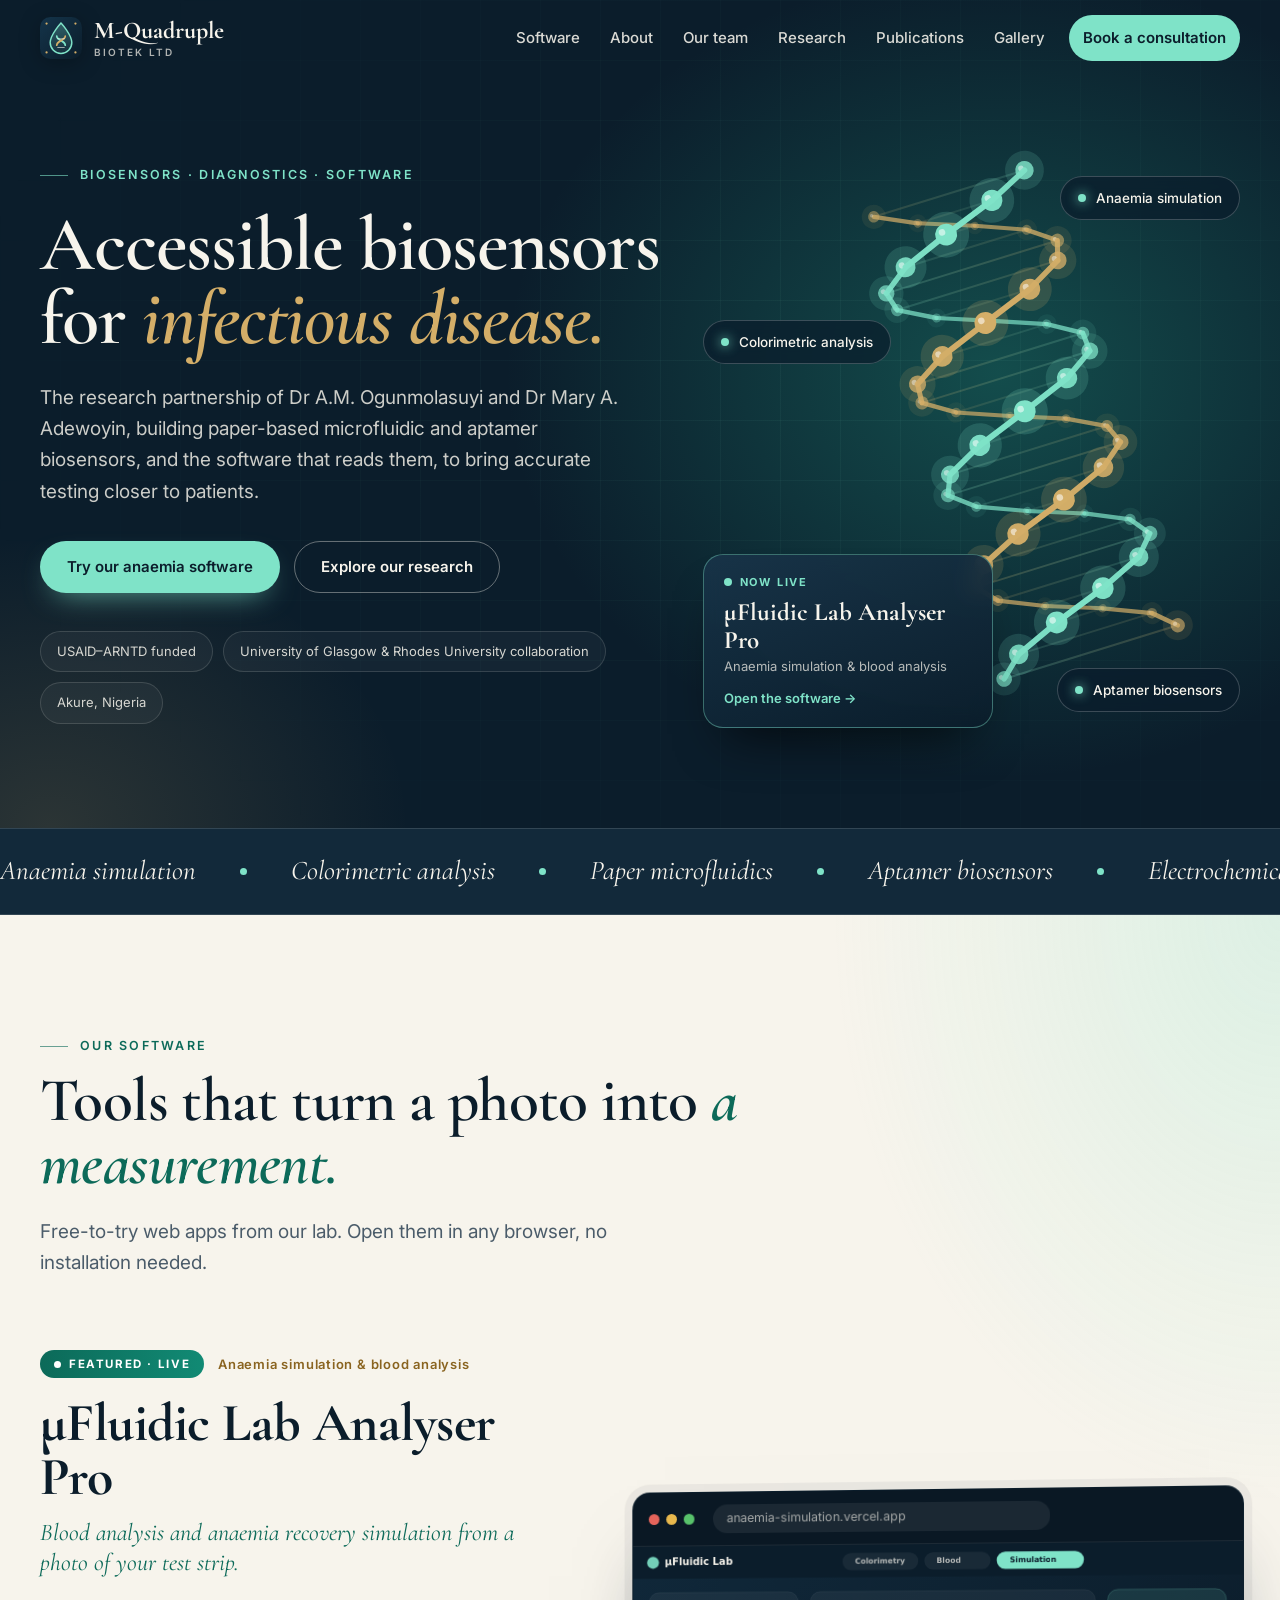
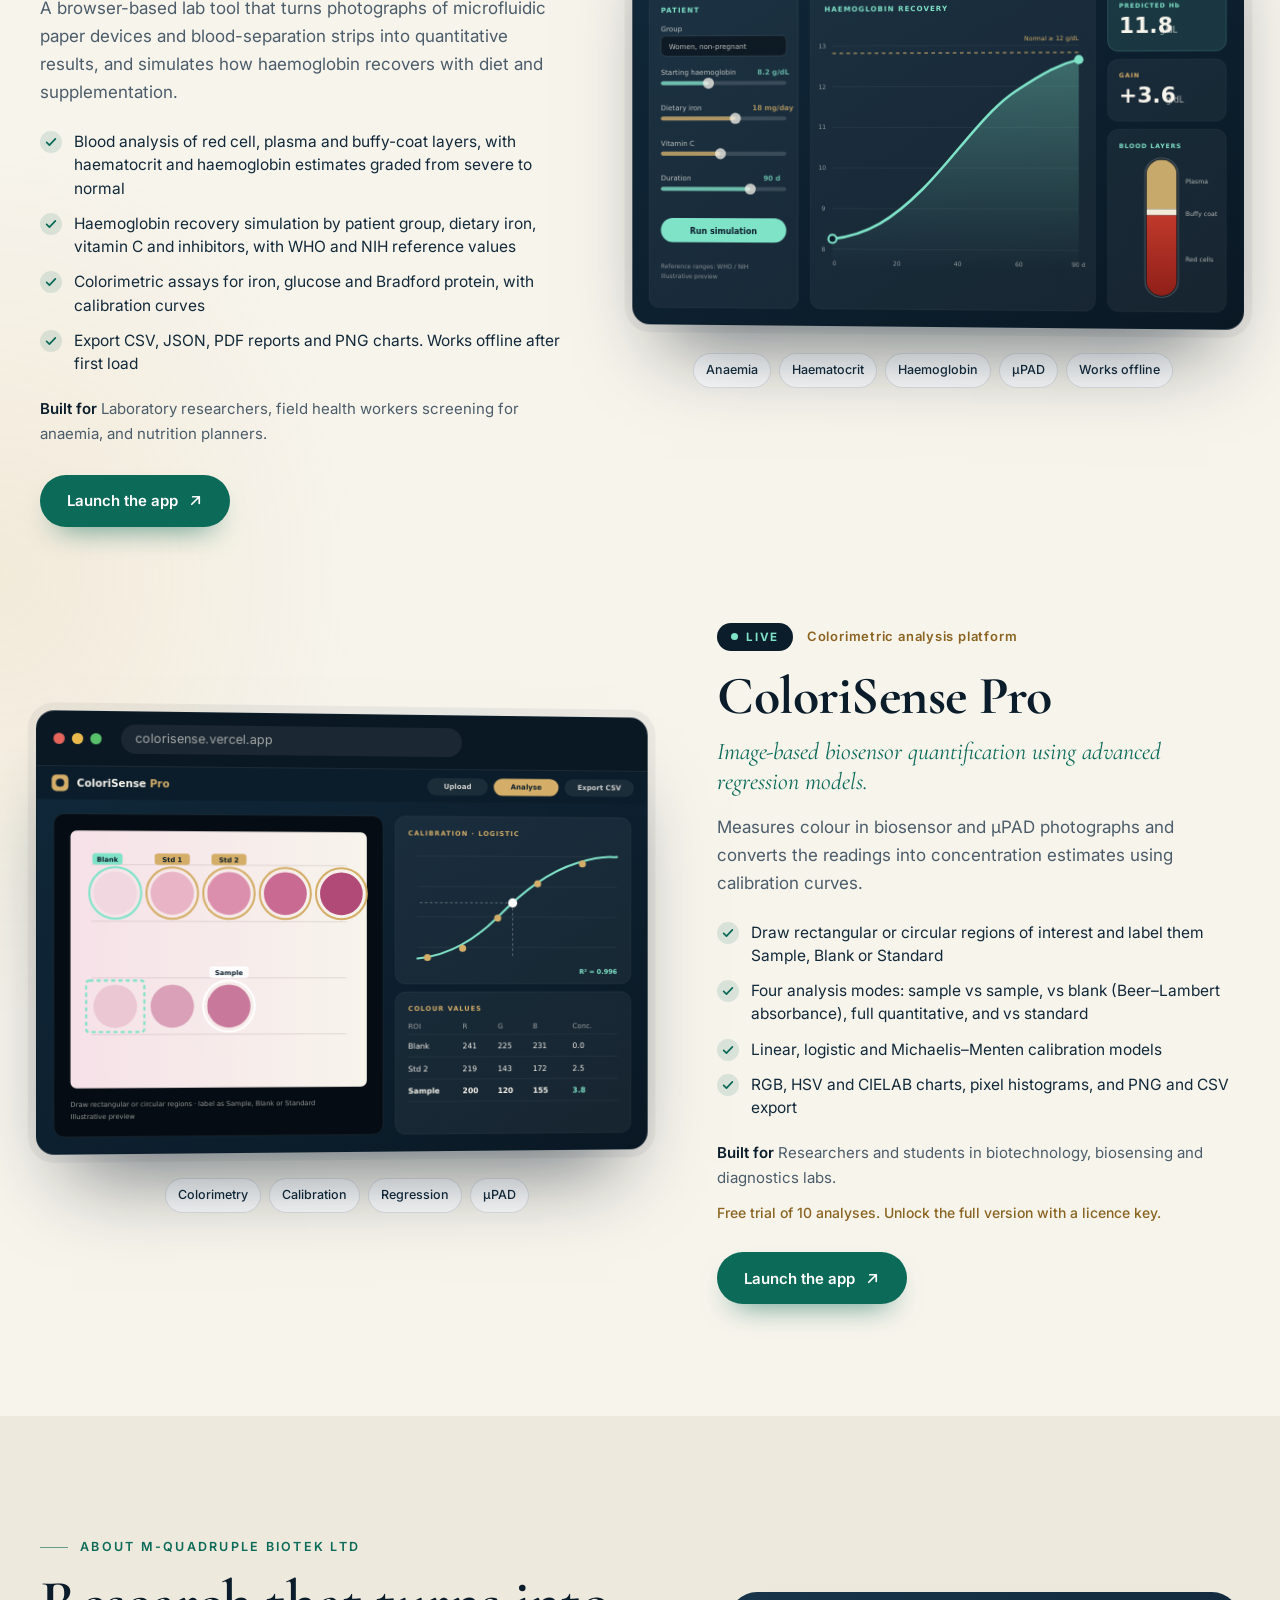
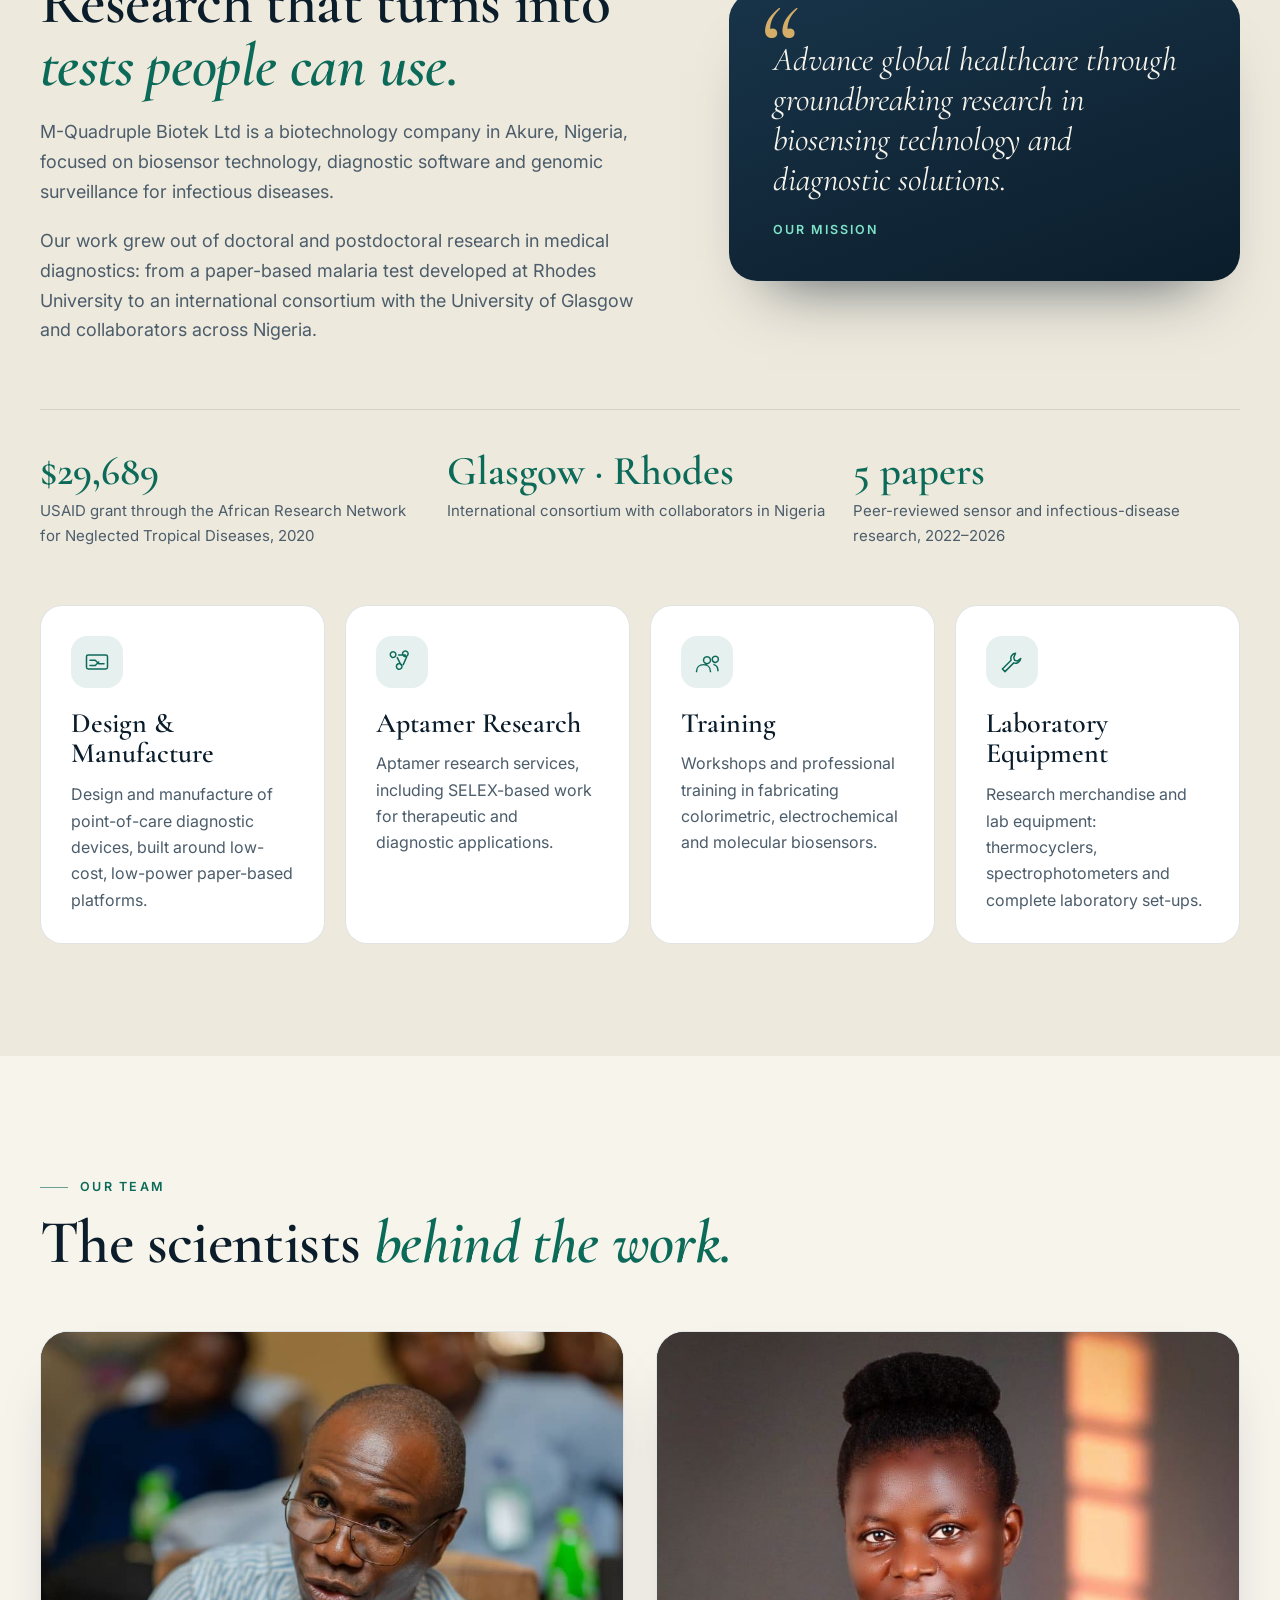
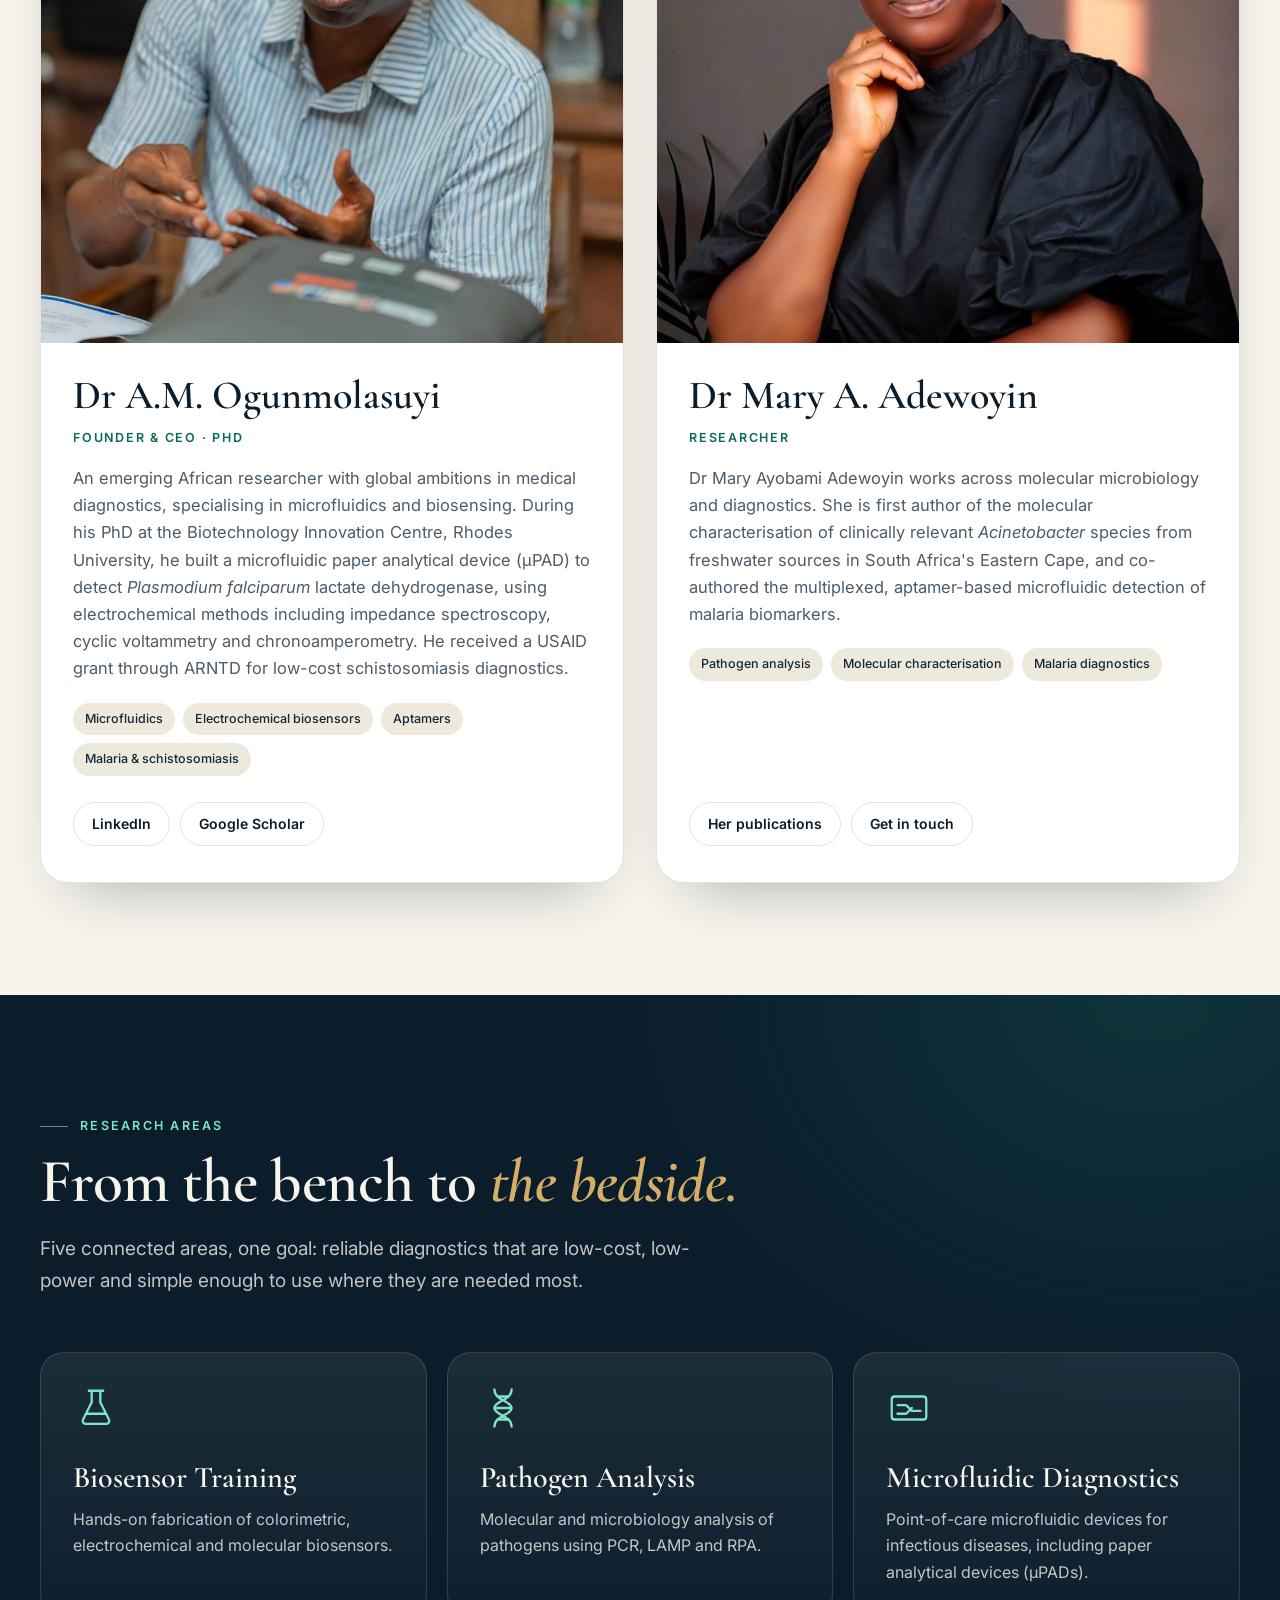
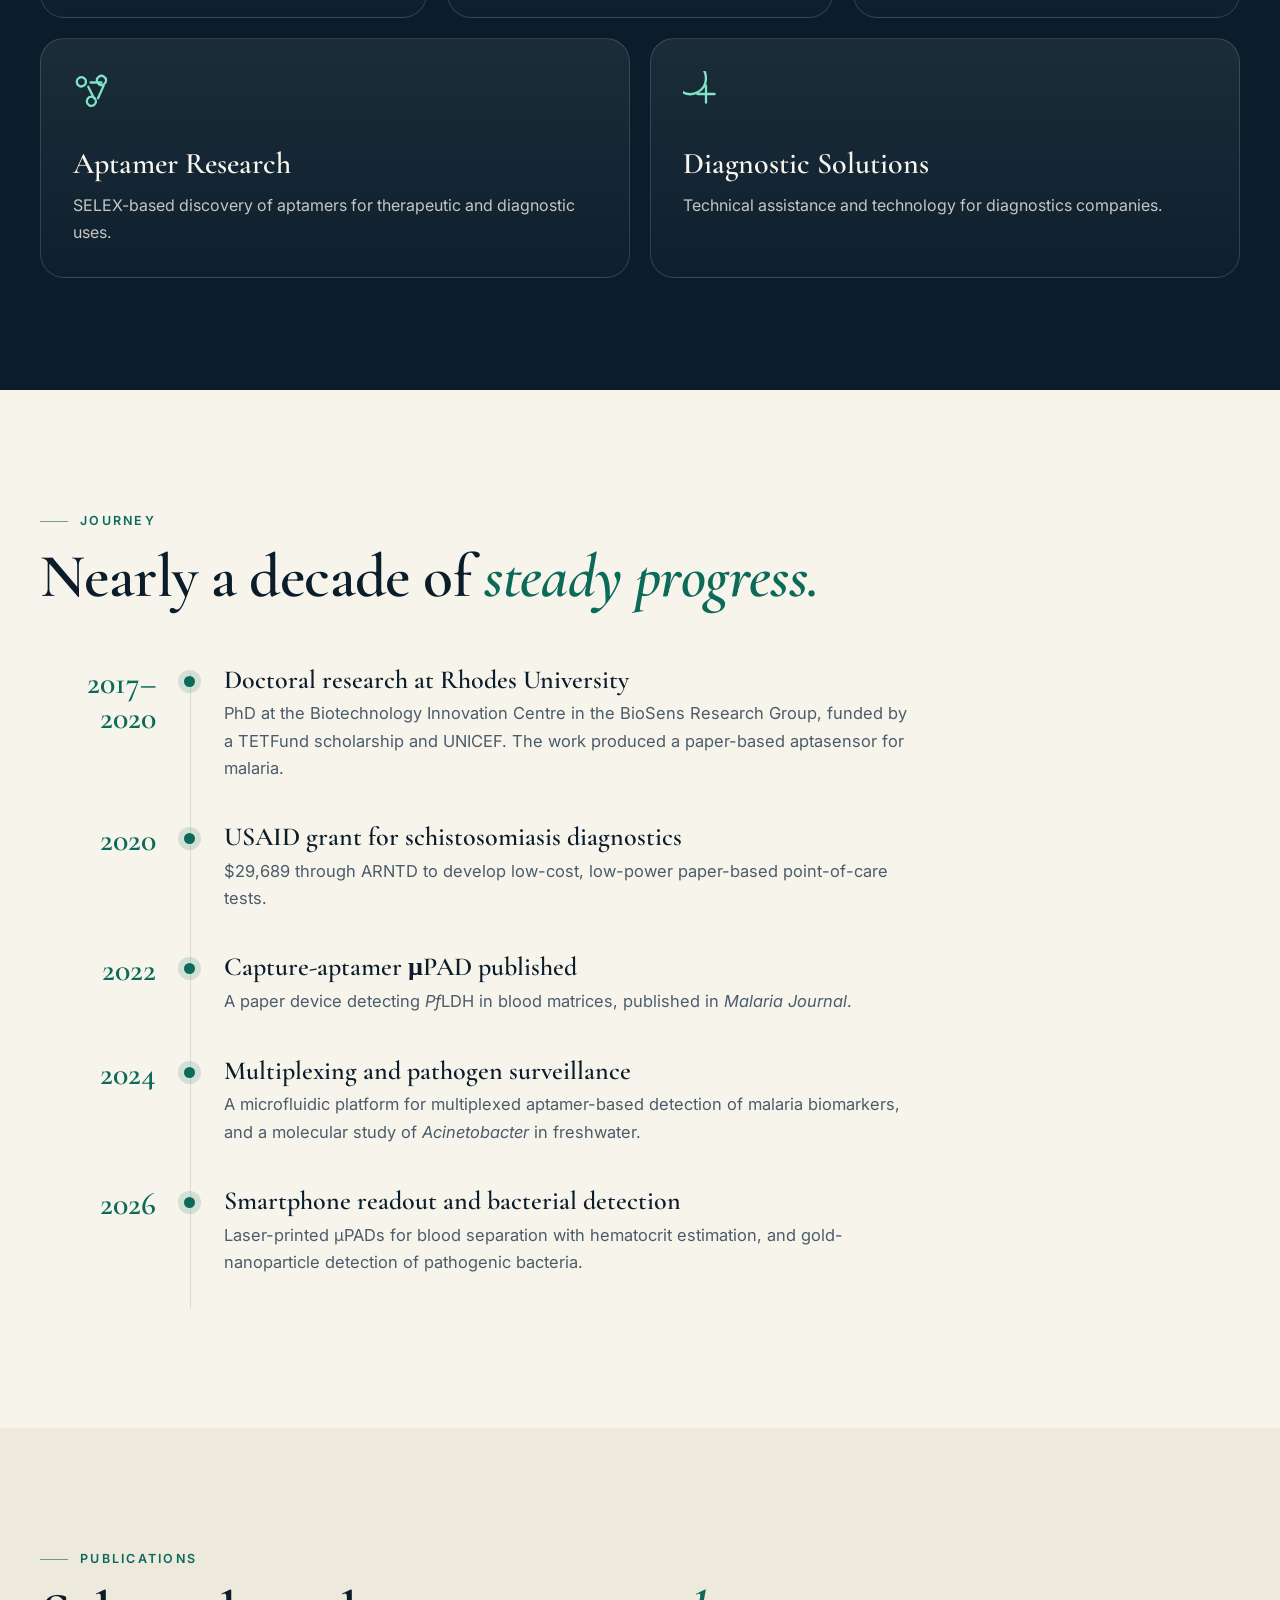
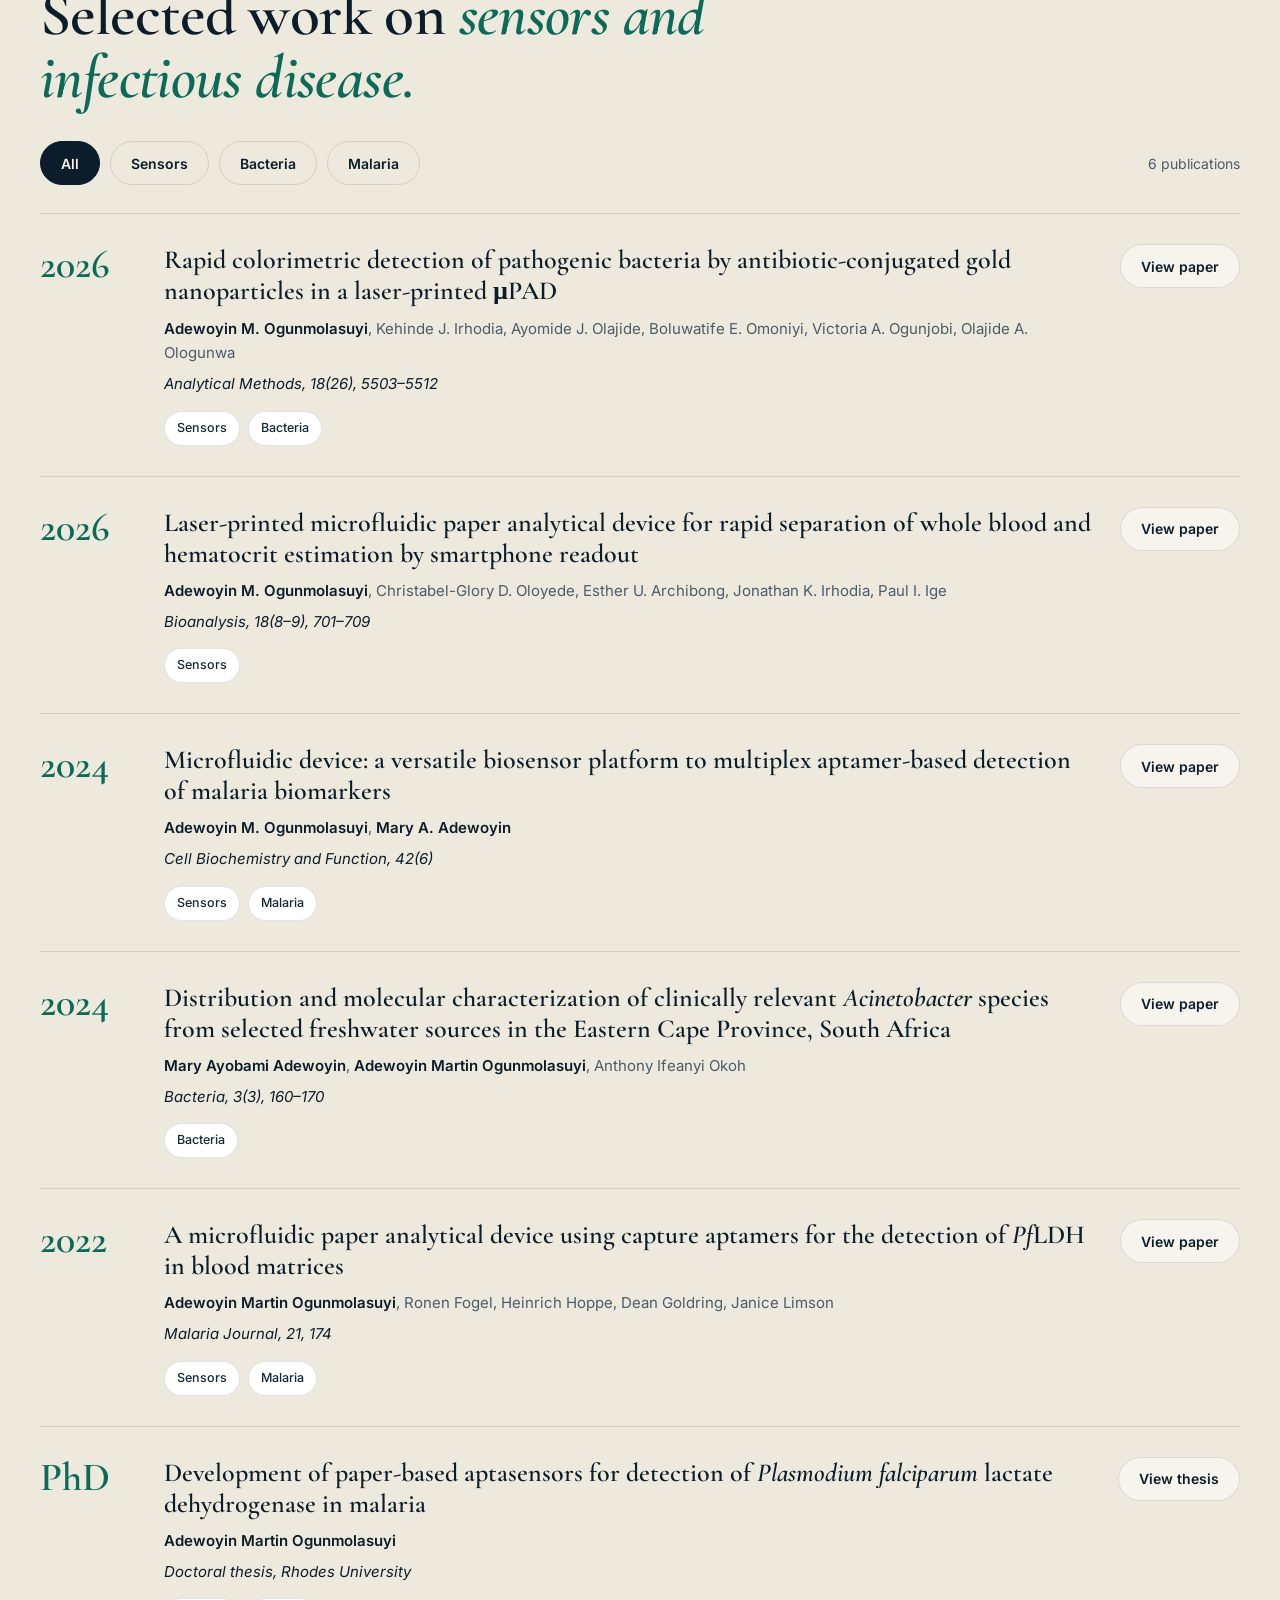
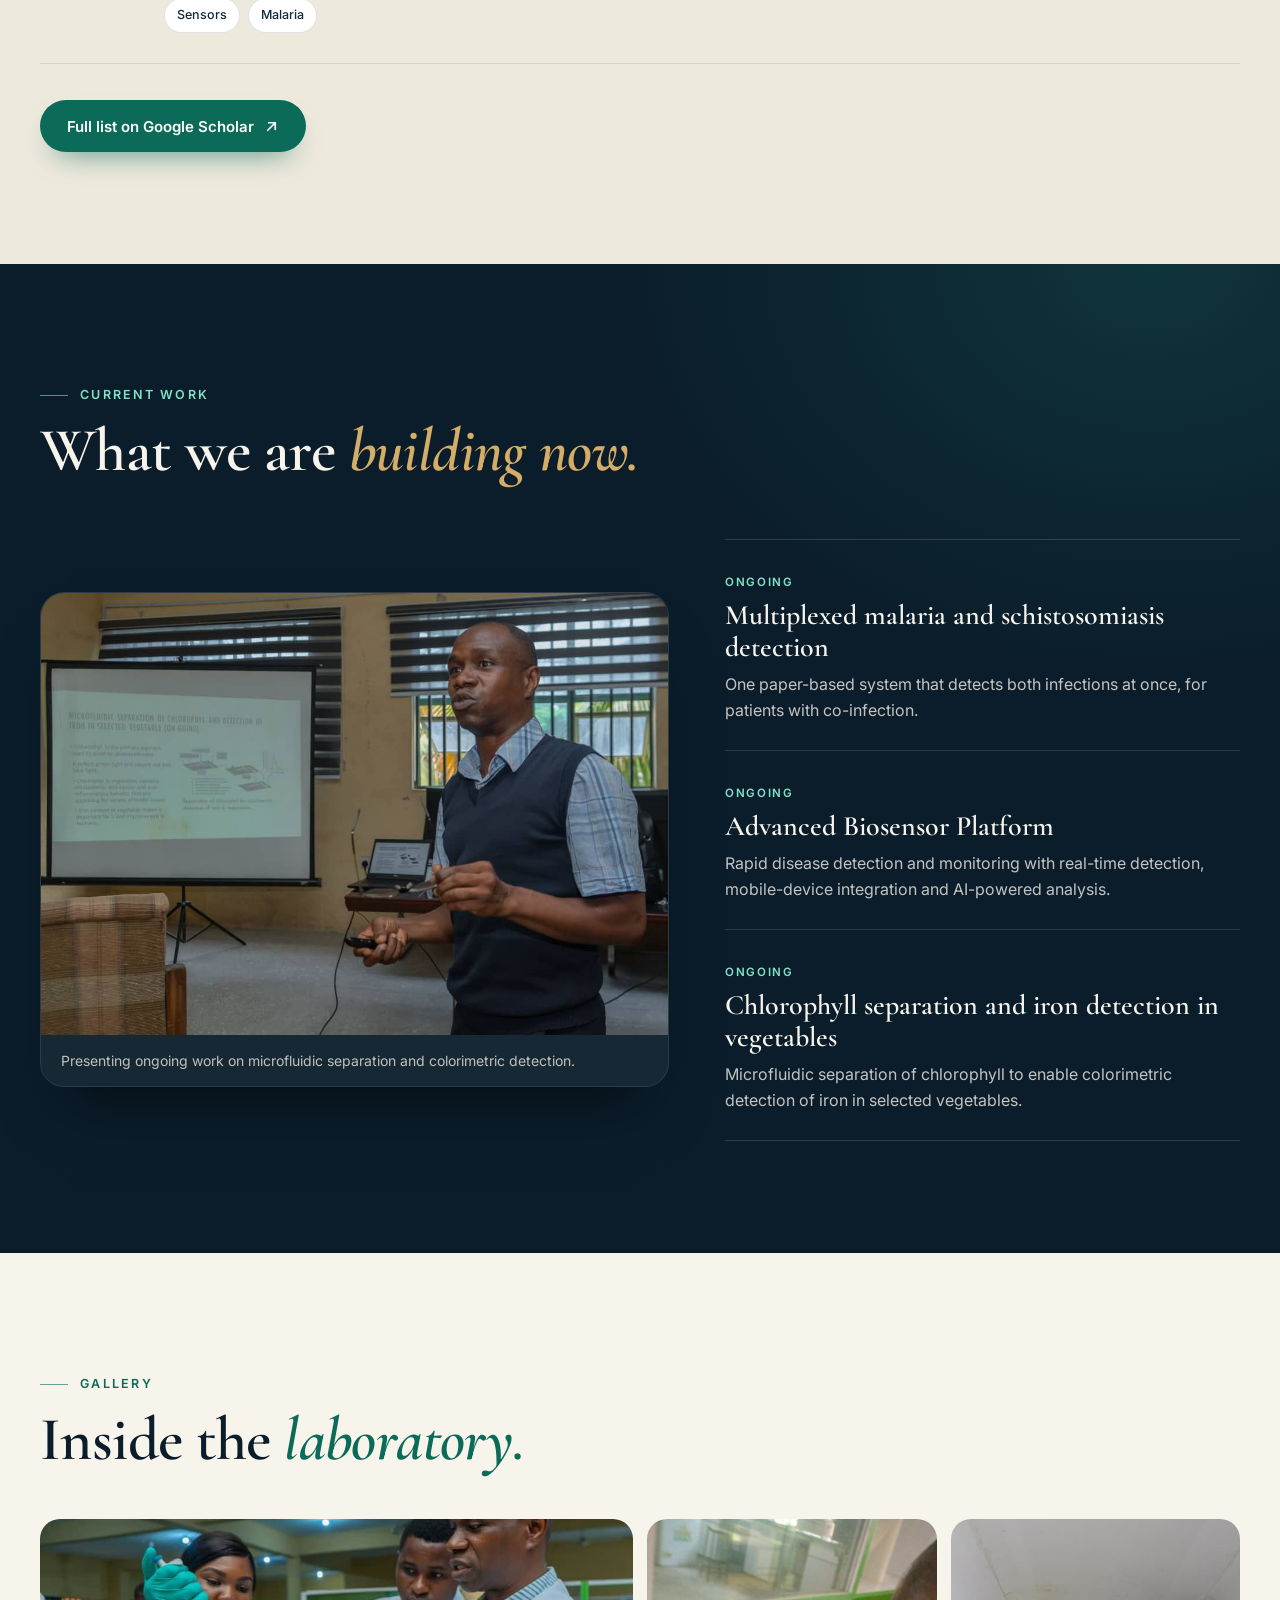
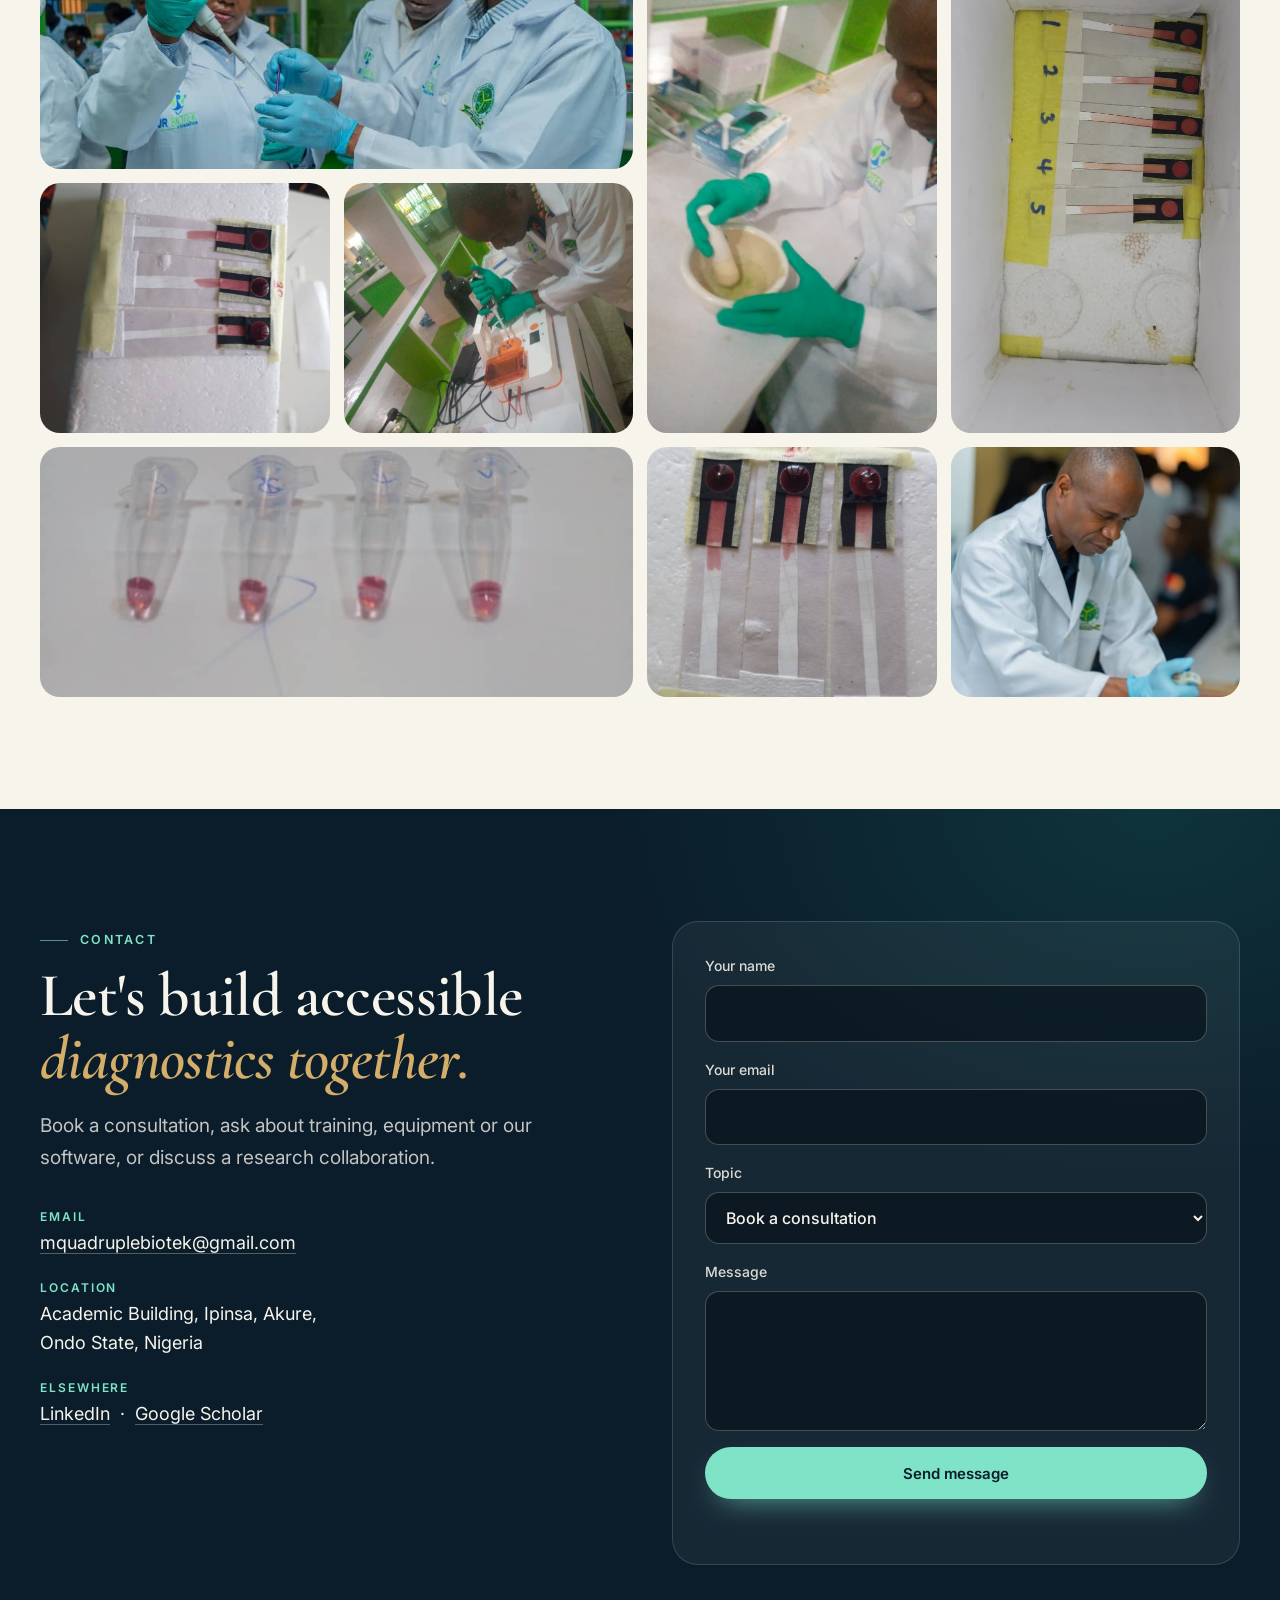
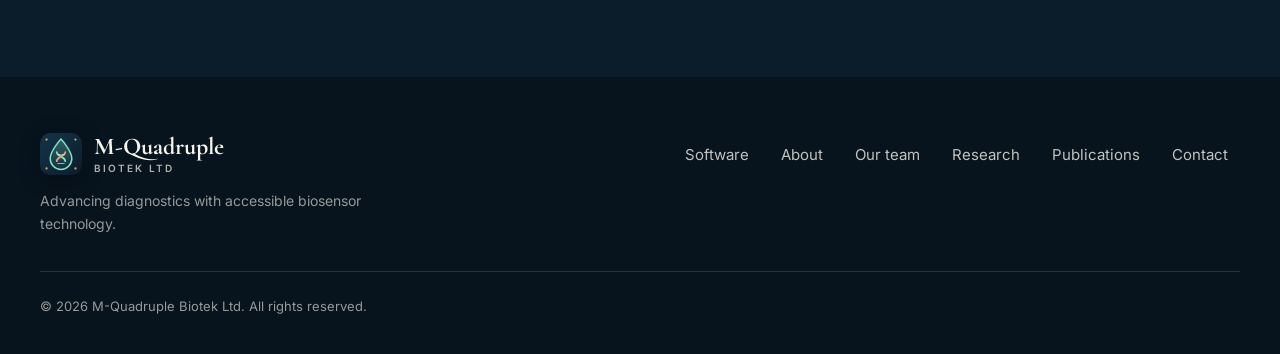
==== index.html @ 31eba840 "Redesign site: software section (anaemia first), DNA motion, editable content file Co-Authored-By: C" ====
<!doctype html>
<html lang="en" class="no-js">
<head>
<meta charset="utf-8">
<meta name="viewport" content="width=device-width, initial-scale=1">
<title>M-Quadruple Biotek | Biosensors, diagnostics and anaemia software</title>
<meta name="description" content="M-Quadruple Biotek Ltd, Akure, Nigeria: paper-based biosensors, infectious-disease diagnostics and free web software for anaemia simulation and colorimetric analysis.">
<meta property="og:type" content="website">
<meta property="og:title" content="M-Quadruple Biotek | Biosensors, diagnostics and anaemia software">
<meta property="og:description" content="Advancing diagnostics with accessible biosensor technology. Try our anaemia simulation and colorimetric analysis software.">
<!-- For link previews, replace with the full address once your domain is live, e.g. https://yourname.com/assets/og-image.png -->
<meta property="og:image" content="assets/og-image.png">
<meta name="twitter:card" content="summary_large_image">
<meta name="theme-color" content="#0B1D2B">
<!-- Favicon: replace the files in /assets (favicon.svg, favicon.png, apple-touch-icon.png) -->
<link rel="icon" href="assets/favicon.svg" type="image/svg+xml">
<link rel="alternate icon" href="assets/favicon.png" type="image/png" sizes="32x32">
<link rel="apple-touch-icon" href="assets/apple-touch-icon.png">
<link rel="preconnect" href="https://fonts.googleapis.com">
<link rel="preconnect" href="https://fonts.gstatic.com" crossorigin>
<link rel="stylesheet" href="https://fonts.googleapis.com/css2?family=Cormorant+Garamond:ital,wght@0,500;0,600;0,700;1,500;1,600&family=Inter:wght@400;500;600;700&display=swap">
<link rel="stylesheet" href="css/styles.css">
<script src="js/content.js"></script>
<script src="js/main.js" defer></script>
</head>
<body>
<a class="skip" href="#main">Skip to content</a>

<!-- Everything below is built from js/content.js -->
<header class="site-header" id="site-header"></header>
<main id="main">
  <noscript>
    <div class="wrap" style="padding:140px 0">
      <h1>M-Quadruple Biotek Ltd</h1>
      <p>Please turn on JavaScript to view this site, or email <a href="mailto:mquadruplebiotek@gmail.com">mquadruplebiotek@gmail.com</a>.</p>
      <p><a href="https://anaemia-simulation.vercel.app/">Anaemia simulation software</a> &middot; <a href="https://colorisense.vercel.app/">ColoriSense Pro</a></p>
    </div>
  </noscript>
</main>
<footer class="foot" id="site-footer"></footer>

<!-- Image viewer -->
<dialog class="lb" id="lightbox" aria-label="Image viewer">
  <button class="lb-x" data-close aria-label="Close image">&times;</button>
  <figure><img alt="" width="1000" height="700"><figcaption></figcaption></figure>
</dialog>

</body>
</html>
---- css/styles.css ----
/* ==========================================================
   M-Quadruple Biotek. One stylesheet, no frameworks.
   Brand colours are the variables just below (:root).
   ========================================================== */
:root{
  --ink:#0B1D2B; --ink-2:#12293A; --ink-3:#183449;
  --paper:#F7F4EC; --paper-2:#EEE9DD;
  --green:#0C6A59; --green-2:#118A74; --mint:#7FE3C8; --gold:#D4AE68; --gold-d:#8A6420;
  --muted:#4B5C6A;
  --line:rgba(11,29,43,.12); --line-l:rgba(247,244,236,.14);
  --serif:'Cormorant Garamond','Iowan Old Style',Georgia,serif;
  --sans:'Inter',system-ui,-apple-system,'Segoe UI',Roboto,sans-serif;
  --max:1200px;
  --shadow:0 30px 60px -34px rgba(11,29,43,.38);
}
*,*::before,*::after{box-sizing:border-box}
html{scroll-behavior:smooth;-webkit-text-size-adjust:100%}
body{margin:0;background:var(--paper);color:var(--ink);font-family:var(--sans);font-size:17px;line-height:1.65;-webkit-font-smoothing:antialiased;text-rendering:optimizeLegibility}
img{max-width:100%;display:block}
a{color:inherit}
h1,h2,h3,p,figure,ul,ol,blockquote,dl,dd{margin:0}
ul,ol{padding:0;list-style:none}
section[id]{scroll-margin-top:72px}
.skip{position:absolute;left:-999px;top:8px;z-index:100;background:var(--mint);color:var(--ink);padding:10px 16px;border-radius:8px;font-weight:600}
.skip:focus{left:8px}
:focus-visible{outline:3px solid var(--gold);outline-offset:3px;border-radius:6px}
.wrap{width:min(var(--max),100% - 48px);margin-inline:auto}
::selection{background:var(--mint);color:var(--ink)}

/* ---------- header ---------- */
.site-header{position:fixed;inset:0 0 auto 0;z-index:50;color:var(--paper);transition:background .3s,color .3s,box-shadow .3s}
.site-header.solid{background:rgba(247,244,236,.92);backdrop-filter:saturate(1.4) blur(14px);-webkit-backdrop-filter:saturate(1.4) blur(14px);color:var(--ink);box-shadow:0 1px 0 var(--line)}
.bar{display:flex;align-items:center;justify-content:space-between;gap:24px;height:76px}
.brand{display:flex;align-items:center;gap:12px;text-decoration:none;font-family:var(--serif);font-weight:700;font-size:24px;line-height:1.02}
.brand img{width:42px;height:42px;filter:drop-shadow(0 4px 10px rgba(0,0,0,.25))}
.brand small{display:block;font-family:var(--sans);font-weight:600;font-size:10px;letter-spacing:.2em;text-transform:uppercase;opacity:.7;margin-top:3px}
.nav{display:flex;align-items:center;gap:2px}
.nav a{text-decoration:none;font-size:15px;font-weight:500;padding:11px 14px;border-radius:999px;opacity:.88;transition:opacity .2s,background .2s}
.nav a:hover{opacity:1;background:rgba(127,227,200,.16)}
.site-header.solid .nav a:hover{background:rgba(12,106,89,.09)}
.nav a.cta{background:var(--mint);color:var(--ink);font-weight:600;margin-left:8px;opacity:1}
.nav a.cta:hover{background:#9BEBD5}
.site-header.solid .nav a.cta{background:var(--green);color:#fff}
.menu-btn{display:none;width:48px;height:48px;border-radius:50%;border:1px solid currentColor;background:transparent;color:inherit;cursor:pointer;align-items:center;justify-content:center;flex-direction:column;gap:5px}
.menu-btn span{display:block;width:20px;height:2px;background:currentColor;border-radius:2px}
@media(max-width:980px){
  .menu-btn{display:inline-flex}
  .nav{position:fixed;inset:76px 0 auto 0;flex-direction:column;align-items:stretch;background:var(--ink);padding:14px 24px 28px;gap:2px;opacity:0;transform:translateY(-8px);pointer-events:none;transition:opacity .25s,transform .25s;border-bottom:1px solid var(--line-l)}
  .nav.open{opacity:1;transform:none;pointer-events:auto}
  .nav a{color:var(--paper);font-size:17px;padding:15px 12px}
  .nav a.cta{margin:10px 0 0;text-align:center}
  .site-header.solid .nav a.cta{background:var(--mint);color:var(--ink)}
  .site-header.menu-open{background:var(--ink);color:var(--paper);box-shadow:none}
}

/* ---------- shared ---------- */
.btn{display:inline-flex;align-items:center;justify-content:center;gap:10px;min-height:52px;padding:0 26px;border-radius:999px;font:600 15px var(--sans);text-decoration:none;border:1px solid transparent;cursor:pointer;transition:transform .25s,background .25s,border-color .25s,color .25s,box-shadow .25s}
.btn:hover{transform:translateY(-2px)}
.btn-mint{background:var(--mint);color:var(--ink);box-shadow:0 12px 30px -14px rgba(127,227,200,.8)}
.btn-mint:hover{background:#9BEBD5}
.btn-line{border-color:rgba(247,244,236,.38);color:var(--paper)}
.btn-line:hover{border-color:var(--mint);background:rgba(127,227,200,.08)}
.btn-green{background:var(--green);color:#fff;box-shadow:0 14px 30px -16px rgba(12,106,89,.9)}
.btn-green:hover{background:var(--green-2)}
.btn-ghost{border-color:var(--line);color:var(--ink);background:rgba(255,255,255,.5)}
.btn-ghost:hover{border-color:var(--green);color:var(--green)}
.btn svg{width:15px;height:15px;fill:none;stroke:currentColor;stroke-width:1.8;stroke-linecap:round;stroke-linejoin:round}
.btn svg.gh{fill:currentColor;stroke:none;width:17px;height:17px}
.sec{padding:112px 0}
.eyebrow{display:inline-flex;align-items:center;gap:12px;font-size:12.5px;font-weight:600;letter-spacing:.18em;text-transform:uppercase;color:var(--green)}
.eyebrow::before{content:"";width:28px;height:1px;background:currentColor;opacity:.6}
.dark .eyebrow,.hero .eyebrow{color:var(--mint)}
.h2{font-family:var(--serif);font-weight:600;font-size:clamp(38px,4.8vw,64px);line-height:1.02;letter-spacing:-.01em;margin-top:14px;max-width:820px}
.h2 em{font-style:italic;color:var(--green)}
.dark .h2 em{color:var(--gold)}
.lead{font-size:19px;color:var(--muted);max-width:660px;margin-top:20px}
.dark .lead{color:rgba(247,244,236,.78)}
.dark{background:radial-gradient(60% 60% at 90% 0%,rgba(31,143,122,.2),transparent 70%),var(--ink);color:var(--paper)}
.alt{background:var(--paper-2)}
.rv{opacity:0;translate:0 26px;transition:opacity .8s cubic-bezier(.2,.7,.2,1),translate .8s cubic-bezier(.2,.7,.2,1);transition-delay:var(--d,0s)}
.rv.in,.no-js .rv{opacity:1;translate:none}
.tags{display:flex;flex-wrap:wrap;gap:8px;margin-top:20px}
.tags li{font-size:12.5px;padding:6px 12px;border-radius:999px;background:var(--paper-2);color:var(--ink-2);font-weight:500}
.tags.center{justify-content:center}

/* ---------- hero ---------- */
.hero{position:relative;isolation:isolate;overflow:hidden;color:var(--paper);padding:140px 0 88px;background:radial-gradient(55% 70% at 78% 45%,rgba(31,143,122,.42),transparent 70%),radial-gradient(40% 50% at 4% 100%,rgba(212,174,104,.16),transparent 70%),var(--ink)}
.hero::before{content:"";position:absolute;inset:0;z-index:-1;background-image:linear-gradient(rgba(127,227,200,.06) 1px,transparent 1px),linear-gradient(90deg,rgba(127,227,200,.06) 1px,transparent 1px);background-size:60px 60px;-webkit-mask-image:radial-gradient(70% 70% at 65% 45%,#000,transparent);mask-image:radial-gradient(70% 70% at 65% 45%,#000,transparent)}
.hero-grid{display:grid;grid-template-columns:minmax(0,1.08fr) minmax(0,.92fr);gap:32px;align-items:center}
.hero h1{font-family:var(--serif);font-weight:600;font-size:clamp(46px,6vw,88px);line-height:.96;letter-spacing:-.015em;margin-top:22px}
.hero h1 em{font-style:italic;color:var(--gold)}
.hero .sub{font-size:19px;max-width:580px;margin-top:26px;color:rgba(247,244,236,.82)}
.actions{display:flex;flex-wrap:wrap;gap:14px;margin-top:34px}
.facts{display:flex;flex-wrap:wrap;gap:10px;margin-top:38px}
.facts li{font-size:13px;padding:9px 16px;border:1px solid var(--line-l);border-radius:999px;color:rgba(247,244,236,.85);background:rgba(255,255,255,.04)}
.stage{position:relative;height:600px}
.stage.static{height:auto;display:flex;align-items:center}
#helix{position:absolute;inset:0;width:100%;height:100%}
.chip3{position:absolute;z-index:2}
.chip3 span{display:inline-flex;align-items:center;gap:10px;padding:10px 17px;border-radius:999px;font-size:13.5px;font-weight:500;color:var(--paper);background:rgba(11,29,43,.72);border:1px solid rgba(255,255,255,.2);backdrop-filter:blur(8px);-webkit-backdrop-filter:blur(8px);animation:bob 6s ease-in-out infinite;white-space:nowrap}
.chip3 span::before{content:"";width:8px;height:8px;border-radius:50%;background:var(--mint);box-shadow:0 0 12px var(--mint)}
.cA{right:0;top:6%}.cB{left:0;top:30%}.cB span{animation-delay:-2s}.cC{right:0;top:88%}.cC span{animation-delay:-4s}
.now{position:absolute;z-index:3;left:0;right:auto;bottom:2%;display:grid;gap:2px;max-width:290px;padding:18px 20px;border-radius:20px;text-decoration:none;color:var(--paper);background:linear-gradient(160deg,rgba(24,52,73,.92),rgba(11,29,43,.92));border:1px solid rgba(127,227,200,.4);box-shadow:0 30px 50px -24px rgba(0,0,0,.7);backdrop-filter:blur(10px);-webkit-backdrop-filter:blur(10px);transition:transform .3s,border-color .3s}
.now:hover{transform:translateY(-4px);border-color:var(--mint)}
.now b{font-family:var(--serif);font-size:25px;line-height:1.1;font-weight:700;margin-top:6px}
.now small{font-size:13px;color:rgba(247,244,236,.72)}
.now em{font-style:normal;font-size:13px;font-weight:600;color:var(--mint);margin-top:8px}
.live{display:inline-flex;align-items:center;gap:8px;font-size:11px;font-weight:700;letter-spacing:.16em;text-transform:uppercase;color:var(--mint)}
.live i{width:8px;height:8px;border-radius:50%;background:var(--mint);box-shadow:0 0 0 0 rgba(127,227,200,.7);animation:pulse 2s infinite}
@keyframes pulse{70%{box-shadow:0 0 0 10px rgba(127,227,200,0)}100%{box-shadow:0 0 0 0 rgba(127,227,200,0)}}
@keyframes bob{0%,100%{transform:translateY(-6px)}50%{transform:translateY(8px)}}
@media(max-width:900px){
  .hero{padding:112px 0 64px}
  .hero-grid{grid-template-columns:1fr;gap:8px}
  .stage{height:430px}
  .now{bottom:0}
}
@media(max-width:520px){.cC{top:58%}.stage{height:400px}.now{max-width:78%}.chip3 span{font-size:12.5px;padding:8px 13px}}

/* ---------- marquee ---------- */
.strip{background:var(--ink-2);color:var(--paper);border-block:1px solid var(--line-l);overflow:hidden;padding:20px 0}
.strip-track{display:flex;width:max-content;animation:slide 52s linear infinite}
.strip:hover .strip-track{animation-play-state:paused}
.strip-track span{display:inline-flex;align-items:center;gap:44px;padding-right:44px;font-family:var(--serif);font-size:27px;font-style:italic;white-space:nowrap}
.strip-track span::after{content:"";width:7px;height:7px;border-radius:50%;background:var(--mint)}
@keyframes slide{to{transform:translateX(-50%)}}

/* ---------- software ---------- */
.software{position:relative;background:radial-gradient(50% 40% at 100% 0%,rgba(127,227,200,.22),transparent 70%),radial-gradient(40% 30% at 0% 60%,rgba(212,174,104,.14),transparent 70%),var(--paper)}
.sw-list{display:grid;gap:96px;margin-top:72px}
.sw{display:grid;grid-template-columns:minmax(0,.92fr) minmax(0,1.08fr);gap:64px;align-items:center}
.sw.flip{grid-template-columns:minmax(0,1.08fr) minmax(0,.92fr)}
.sw.flip .sw-copy{order:2}
.sw-meta{display:flex;flex-wrap:wrap;align-items:center;gap:12px 14px}
.pill{display:inline-flex;align-items:center;gap:8px;font:700 11.5px var(--sans);letter-spacing:.14em;text-transform:uppercase;padding:7px 14px;border-radius:999px;background:var(--ink);color:var(--mint)}
.pill::before{content:"";width:7px;height:7px;border-radius:50%;background:var(--mint)}
.pill-hot{background:linear-gradient(90deg,var(--green),var(--green-2));color:#fff}
.pill-hot::before{background:#fff;animation:pulse 2s infinite}
.kick{font-size:13px;font-weight:600;letter-spacing:.06em;color:var(--gold-d)}
.sw h3{font-family:var(--serif);font-weight:700;font-size:clamp(38px,4.2vw,56px);line-height:1;letter-spacing:-.01em;margin-top:18px}
.sw-tag{font-family:var(--serif);font-style:italic;font-size:24px;line-height:1.25;color:var(--green);margin-top:14px}
.sw-desc{color:var(--muted);margin-top:16px;font-size:17px}
.checks{display:grid;gap:12px;margin-top:24px}
.checks li{display:grid;grid-template-columns:22px 1fr;gap:12px;font-size:15.5px;line-height:1.5;color:var(--ink-2)}
.checks svg{width:22px;height:22px;padding:4px;border-radius:50%;background:rgba(12,106,89,.12);fill:none;stroke:var(--green);stroke-width:2;stroke-linecap:round;stroke-linejoin:round;margin-top:1px}
.sw-aud{margin-top:22px;font-size:15px;color:var(--muted)}
.sw-aud b{color:var(--ink);font-weight:600}
.sw-note{margin-top:10px;font-size:14px;color:var(--gold-d);font-weight:500}
.sw .actions{margin-top:28px}
.sw-shot{perspective:1400px}
.browser{display:block;text-decoration:none;border-radius:18px;overflow:hidden;background:var(--ink);border:1px solid rgba(11,29,43,.5);box-shadow:0 50px 80px -34px rgba(11,29,43,.6),0 0 0 8px rgba(11,29,43,.05);transform:rotateX(var(--rx,0deg)) rotateY(var(--ry,0deg));transition:transform .3s ease-out,box-shadow .3s}
.sw:not(.flip) .browser{transform:rotateX(var(--rx,0deg)) rotateY(calc(-4deg + var(--ry,0deg)))}
.sw.flip .browser{transform:rotateX(var(--rx,0deg)) rotateY(calc(4deg + var(--ry,0deg)))}
.bbar{display:flex;align-items:center;gap:7px;padding:12px 16px;background:#0A1824;border-bottom:1px solid rgba(255,255,255,.08)}
.bbar i{width:11px;height:11px;border-radius:50%;background:#ffffff26}
.bbar i:nth-child(1){background:#E5645B}.bbar i:nth-child(2){background:#E8B84D}.bbar i:nth-child(3){background:#58C26B}
.bbar .url{margin-left:12px;flex:1;max-width:340px;padding:4px 14px;border-radius:999px;background:rgba(255,255,255,.07);color:rgba(247,244,236,.62);font-size:12.5px;white-space:nowrap;overflow:hidden;text-overflow:ellipsis}
.browser img{width:100%;height:auto;aspect-ratio:16/10;object-fit:cover;object-position:top}
.sw-shot .tags{margin-top:26px}
.sw-shot .tags li{background:#fff;border:1px solid var(--line)}
@media(max-width:900px){
  .sw,.sw.flip{grid-template-columns:1fr;gap:36px}
  .sw.flip .sw-copy{order:0}
  .sw-list{gap:80px;margin-top:52px}
  .sw:not(.flip) .browser,.sw.flip .browser{transform:none}
}

/* ---------- about ---------- */
.about-grid{display:grid;grid-template-columns:minmax(0,1.1fr) minmax(0,.9fr);gap:64px;align-items:center}
.about-grid .copy p:not(.eyebrow){color:var(--muted);font-size:18px;margin-top:20px}
.mission{perspective:1200px}
.mission blockquote{padding:48px 44px 44px;border-radius:28px;background:linear-gradient(160deg,var(--ink-3),var(--ink));color:var(--paper);font-family:var(--serif);font-size:clamp(26px,2.6vw,34px);line-height:1.2;font-style:italic;transform:rotateX(var(--rx,0deg)) rotateY(var(--ry,0deg));transition:transform .3s ease-out;box-shadow:0 40px 60px -40px rgba(11,29,43,.7);position:relative}
.mission blockquote::before{content:"\201C";position:absolute;top:-6px;left:26px;font-size:120px;color:var(--gold);line-height:1}
.mission cite{display:block;margin-top:22px;font:600 12.5px var(--sans);letter-spacing:.16em;text-transform:uppercase;font-style:normal;color:var(--mint)}
.stats{display:grid;grid-template-columns:repeat(3,minmax(0,1fr));gap:20px;margin-top:64px;padding-top:40px;border-top:1px solid var(--line)}
.stats b{display:block;font-family:var(--serif);font-size:clamp(32px,3.2vw,44px);color:var(--green);line-height:1.05;font-weight:600}
.stats span{display:block;margin-top:6px;color:var(--muted);font-size:15px}
.svc{display:grid;grid-template-columns:repeat(auto-fit,minmax(230px,1fr));gap:20px;margin-top:56px;perspective:1000px}
.sv{padding:30px;border-radius:22px;background:#fff;border:1px solid var(--line);transition:transform .35s,box-shadow .35s}
.sv:hover{transform:translateY(-8px);box-shadow:var(--shadow)}
.ic{width:52px;height:52px;display:grid;place-items:center;border-radius:16px;background:rgba(12,106,89,.1)}
.ic svg{width:28px;height:28px;stroke:var(--green);fill:none;stroke-width:1.7;stroke-linecap:round;stroke-linejoin:round}
.sv h3{font-family:var(--serif);font-size:28px;line-height:1.1;margin-top:20px;font-weight:600}
.sv p{color:var(--muted);margin-top:12px;font-size:16px}
@media(max-width:900px){.about-grid{grid-template-columns:1fr;gap:40px}.stats{grid-template-columns:1fr;gap:28px}}

/* ---------- team ---------- */
.people{display:grid;grid-template-columns:repeat(2,minmax(0,1fr));gap:32px;margin-top:56px;perspective:1400px}
.person{background:#fff;border:1px solid var(--line);border-radius:28px;overflow:hidden;display:flex;flex-direction:column;transform:rotateX(var(--rx,0deg)) rotateY(var(--ry,0deg));transition:transform .3s ease-out,box-shadow .3s,opacity .8s,translate .8s;transition-delay:0s,0s,var(--d,0s),var(--d,0s);box-shadow:var(--shadow)}
.person .ph{aspect-ratio:4/4.2;overflow:hidden;background:var(--ink)}
.person .ph img{width:100%;height:100%;object-fit:cover}
.person .body{padding:32px 32px 36px;display:flex;flex-direction:column;flex:1}
.person h3{font-family:var(--serif);font-size:40px;line-height:1.04;font-weight:600}
.role{color:var(--green);font-weight:600;font-size:12.5px;letter-spacing:.14em;text-transform:uppercase;margin-top:12px}
.person .body>p:not(.role){color:var(--muted);margin-top:16px;font-size:16.5px}
.links{display:flex;flex-wrap:wrap;gap:10px;margin-top:auto;padding-top:26px}
.links a{display:inline-flex;align-items:center;min-height:44px;padding:0 18px;border-radius:999px;border:1px solid var(--line);font-weight:600;font-size:14px;text-decoration:none;transition:border-color .2s,color .2s}
.links a:hover{border-color:var(--green);color:var(--green)}
@media(max-width:900px){.people{grid-template-columns:1fr}}

/* ---------- research ---------- */
.rgrid{display:grid;grid-template-columns:repeat(6,minmax(0,1fr));gap:20px;margin-top:56px;perspective:1000px}
.rc{grid-column:span 2;padding:32px;border-radius:24px;border:1px solid var(--line-l);background:linear-gradient(180deg,rgba(255,255,255,.07),rgba(255,255,255,.015));transition:transform .4s,border-color .4s}
.rc:nth-child(n+4){grid-column:span 3}
.rc:hover{transform:translateY(-8px);border-color:rgba(127,227,200,.55)}
.rc svg{width:46px;height:46px;stroke:var(--mint);fill:none;stroke-width:1.6;stroke-linecap:round;stroke-linejoin:round}
.rc h3{font-family:var(--serif);font-size:30px;font-weight:600;margin-top:22px;line-height:1.1}
.rc p{color:rgba(247,244,236,.78);margin-top:12px;font-size:16px}
@media(max-width:900px){.rgrid{grid-template-columns:repeat(2,minmax(0,1fr))}.rc,.rc:nth-child(n+4){grid-column:span 1}.rc:last-child:nth-child(odd){grid-column:span 2}}
@media(max-width:600px){.rgrid{grid-template-columns:1fr}.rc:last-child:nth-child(odd){grid-column:auto}}

/* ---------- timeline ---------- */
.tl{position:relative;margin-top:56px}
.tl::before{content:"";position:absolute;left:150px;top:8px;bottom:8px;width:1px;background:var(--line)}
.tl li{display:grid;grid-template-columns:150px minmax(0,1fr);padding-bottom:40px}
.tl .y{font-family:var(--serif);font-size:32px;font-weight:600;color:var(--green);line-height:1.1;padding-right:34px;text-align:right}
.tl .t{position:relative;padding-left:34px;max-width:720px}
.tl .t::before{content:"";position:absolute;left:-6px;top:11px;width:11px;height:11px;border-radius:50%;background:var(--green);box-shadow:0 0 0 6px rgba(12,106,89,.15)}
.tl h3{font-family:var(--serif);font-size:26px;line-height:1.15;font-weight:600}
.tl p{color:var(--muted);margin-top:6px;font-size:16.5px}
@media(max-width:700px){
  .tl::before{left:5px}
  .tl li{grid-template-columns:1fr;padding-left:30px;gap:6px}
  .tl .y{text-align:left;padding:0;font-size:28px}
  .tl .t{padding-left:0}
  .tl .t::before{left:-30px}
}

/* ---------- publications ---------- */
.filters{display:flex;flex-wrap:wrap;align-items:center;gap:10px;margin-top:32px}
.chip{min-height:44px;padding:0 20px;border-radius:999px;border:1px solid var(--line);background:transparent;color:var(--ink);font:600 14px var(--sans);cursor:pointer;transition:background .2s,color .2s,border-color .2s}
.chip:hover{border-color:var(--green)}
.chip[aria-pressed="true"]{background:var(--ink);color:var(--paper);border-color:var(--ink)}
.count{margin-left:auto;font-size:14px;color:var(--muted)}
.pubs{margin-top:28px;border-top:1px solid var(--line)}
.pub{display:grid;grid-template-columns:96px minmax(0,1fr) auto;gap:28px;align-items:start;padding:30px 0;border-bottom:1px solid var(--line)}
.pub[hidden]{display:none}
.pub .yr{font-family:var(--serif);font-size:40px;font-weight:600;color:var(--green);line-height:1}
.pub h3{font-family:var(--serif);font-size:26px;line-height:1.2;font-weight:600}
.pub .au{color:var(--muted);font-size:15px;margin-top:10px}
.pub .au b{color:var(--ink);font-weight:600}
.pub .jr{font-size:15px;font-style:italic;margin-top:6px}
.pub .tags{margin-top:14px}
.pub .tags li{background:#fff;border:1px solid var(--line)}
.pub .btn{min-height:44px;padding:0 20px;font-size:14px}
.more{margin-top:36px}
@media(max-width:760px){.pub{grid-template-columns:1fr;gap:12px}}

/* ---------- current work ---------- */
.work{display:grid;grid-template-columns:minmax(0,1.1fr) minmax(0,.9fr);gap:56px;align-items:center;margin-top:56px}
.shot{perspective:1200px}
.shot figure{border-radius:24px;overflow:hidden;border:1px solid var(--line-l);transform:rotateX(var(--rx,0deg)) rotateY(var(--ry,0deg));transition:transform .3s ease-out;box-shadow:0 40px 60px -30px rgba(0,0,0,.6)}
.shot img{width:100%;height:auto}
.shot figcaption{padding:14px 20px;font-size:14px;color:rgba(247,244,236,.75);background:rgba(255,255,255,.05)}
.wk li{padding:26px 0;border-top:1px solid var(--line-l)}
.wk li:last-child{border-bottom:1px solid var(--line-l)}
.wk h3{font-family:var(--serif);font-size:28px;line-height:1.15;font-weight:600}
.wk p{margin-top:8px;color:rgba(247,244,236,.78);font-size:16px}
.badge{display:inline-block;margin-bottom:10px;font:600 11.5px var(--sans);letter-spacing:.14em;text-transform:uppercase;color:var(--mint)}
@media(max-width:900px){.work{grid-template-columns:1fr;gap:36px}}

/* ---------- gallery ---------- */
.gal{display:grid;grid-template-columns:repeat(4,minmax(0,1fr));grid-auto-rows:250px;grid-auto-flow:dense;gap:14px;margin-top:48px}
.gt{position:relative;border:0;padding:0;border-radius:20px;overflow:hidden;cursor:zoom-in;background:var(--paper-2)}
.gt img{width:100%;height:100%;object-fit:cover;transition:transform .8s cubic-bezier(.2,.7,.2,1)}
.gt:hover img{transform:scale(1.06)}
.gt span{position:absolute;left:12px;right:12px;bottom:12px;padding:8px 12px;border-radius:12px;font-size:13px;font-weight:500;color:#fff;text-align:left;background:rgba(11,29,43,.74);opacity:0;transform:translateY(8px);transition:opacity .3s,transform .3s}
.gt:hover span,.gt:focus-visible span{opacity:1;transform:none}
@media(hover:none){.gt span{opacity:1;transform:none}}
.w2{grid-column:span 2}.r2{grid-row:span 2}
@media(max-width:900px){.gal{grid-template-columns:repeat(2,minmax(0,1fr));grid-auto-rows:210px}}
dialog.lb{border:0;padding:0;background:transparent;max-width:min(94vw,1100px);max-height:92vh;overflow:visible;color:#fff}
dialog.lb::backdrop{background:rgba(5,12,19,.88)}
.lb figure img{max-height:78vh;width:auto;margin:auto;border-radius:16px}
.lb figcaption{text-align:center;margin-top:14px;font-size:15px}
.lb-x{position:absolute;top:-56px;right:0;width:48px;height:48px;border-radius:50%;border:1px solid rgba(255,255,255,.4);background:transparent;color:#fff;font-size:26px;line-height:1;cursor:pointer}

/* ---------- contact ---------- */
.contact-grid{display:grid;grid-template-columns:minmax(0,1fr) minmax(0,1fr);gap:64px;align-items:start}
.cl{margin-top:36px;display:grid;gap:22px}
.cl dt{font:600 12px var(--sans);letter-spacing:.16em;text-transform:uppercase;color:var(--mint)}
.cl dd{margin:4px 0 0;font-size:18px}
.cl a{text-decoration:none;border-bottom:1px solid rgba(247,244,236,.3)}
.cl a:hover{border-color:var(--mint)}
.form{display:grid;gap:16px;padding:32px;border-radius:26px;background:rgba(255,255,255,.05);border:1px solid var(--line-l)}
.form label{display:grid;gap:8px;font-size:14px;font-weight:500;color:rgba(247,244,236,.88)}
.form input,.form select,.form textarea{font:inherit;font-size:16px;color:var(--paper);background:rgba(5,12,19,.55);border:1px solid rgba(247,244,236,.24);border-radius:14px;padding:14px 16px;min-height:50px;width:100%}
.form textarea{min-height:140px;resize:vertical}
.form select option{color:#111}
.form input:focus,.form select:focus,.form textarea:focus{border-color:var(--mint);outline:none}
.note{font-size:14px;color:rgba(247,244,236,.7);min-height:1.2em}
@media(max-width:900px){.contact-grid{grid-template-columns:1fr;gap:44px}}

/* ---------- footer ---------- */
.foot{background:#07131D;color:rgba(247,244,236,.78);padding:56px 0 36px;font-size:15px}
.foot-top{display:flex;flex-wrap:wrap;gap:28px 56px;justify-content:space-between;align-items:flex-start}
.foot .brand{color:var(--paper)}
.foot-tag{margin-top:14px;max-width:340px;font-size:14px;color:rgba(247,244,236,.6)}
.foot nav{display:flex;flex-wrap:wrap;gap:4px 8px}
.foot nav a{text-decoration:none;padding:10px 12px;border-radius:999px}
.foot nav a:hover{color:var(--mint)}
.foot .copy{margin-top:36px;padding-top:24px;border-top:1px solid var(--line-l);font-size:13px;color:rgba(247,244,236,.6)}

@media(prefers-reduced-motion:reduce){
  *,*::before,*::after{animation:none!important;transition:none!important}
  html{scroll-behavior:auto}
  .rv{opacity:1;translate:none}
}
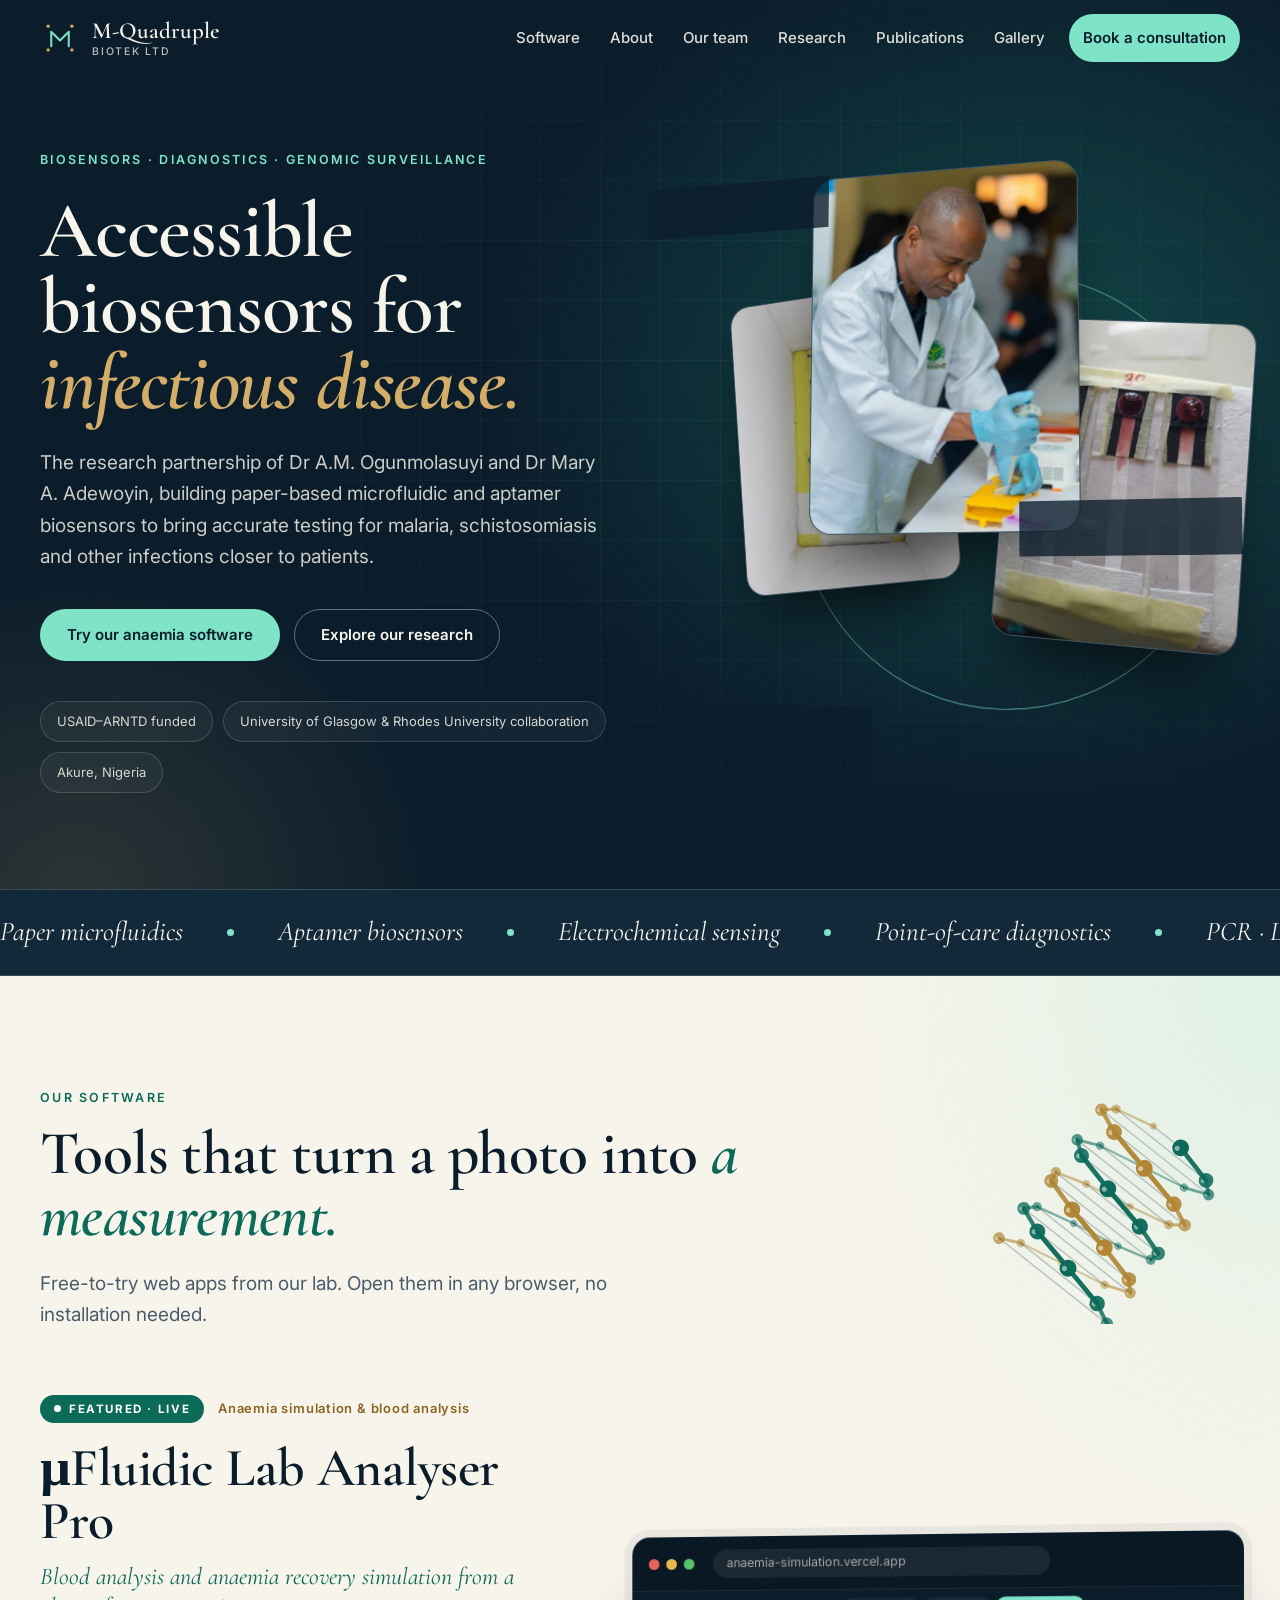
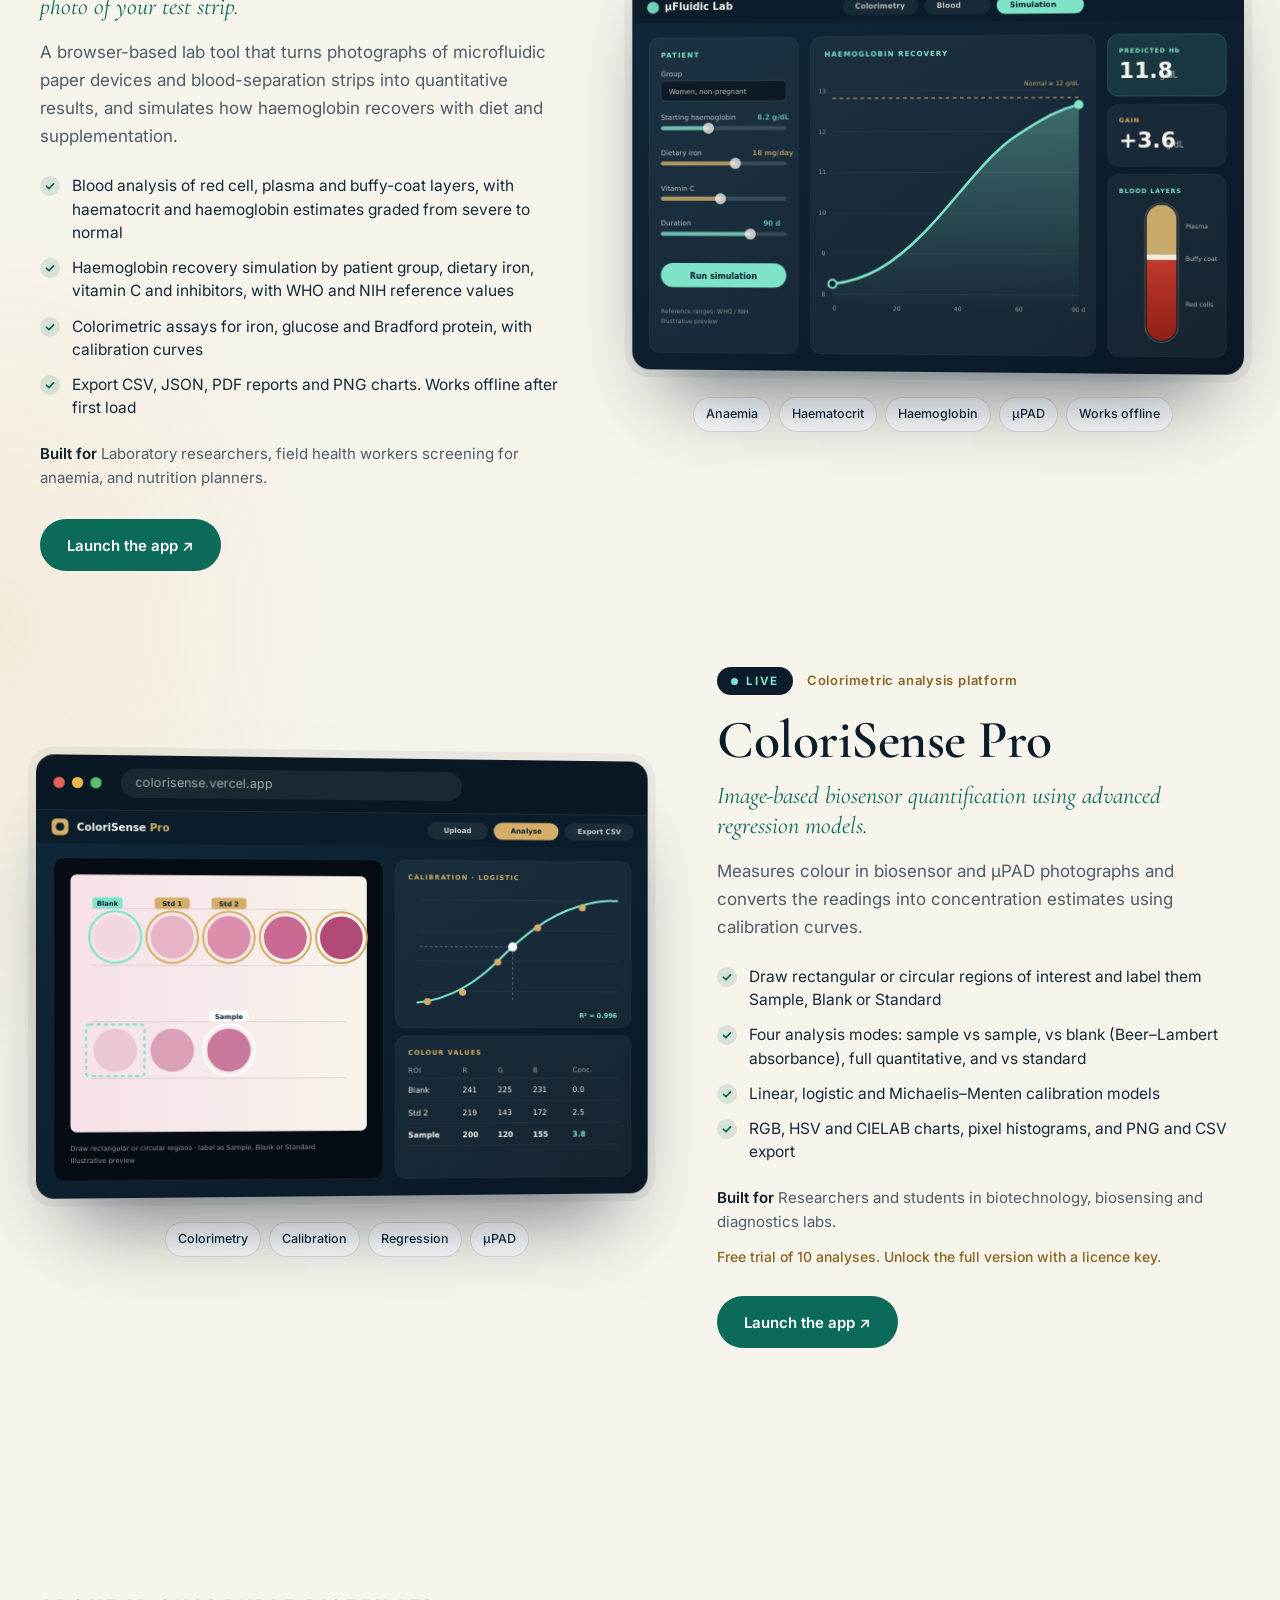
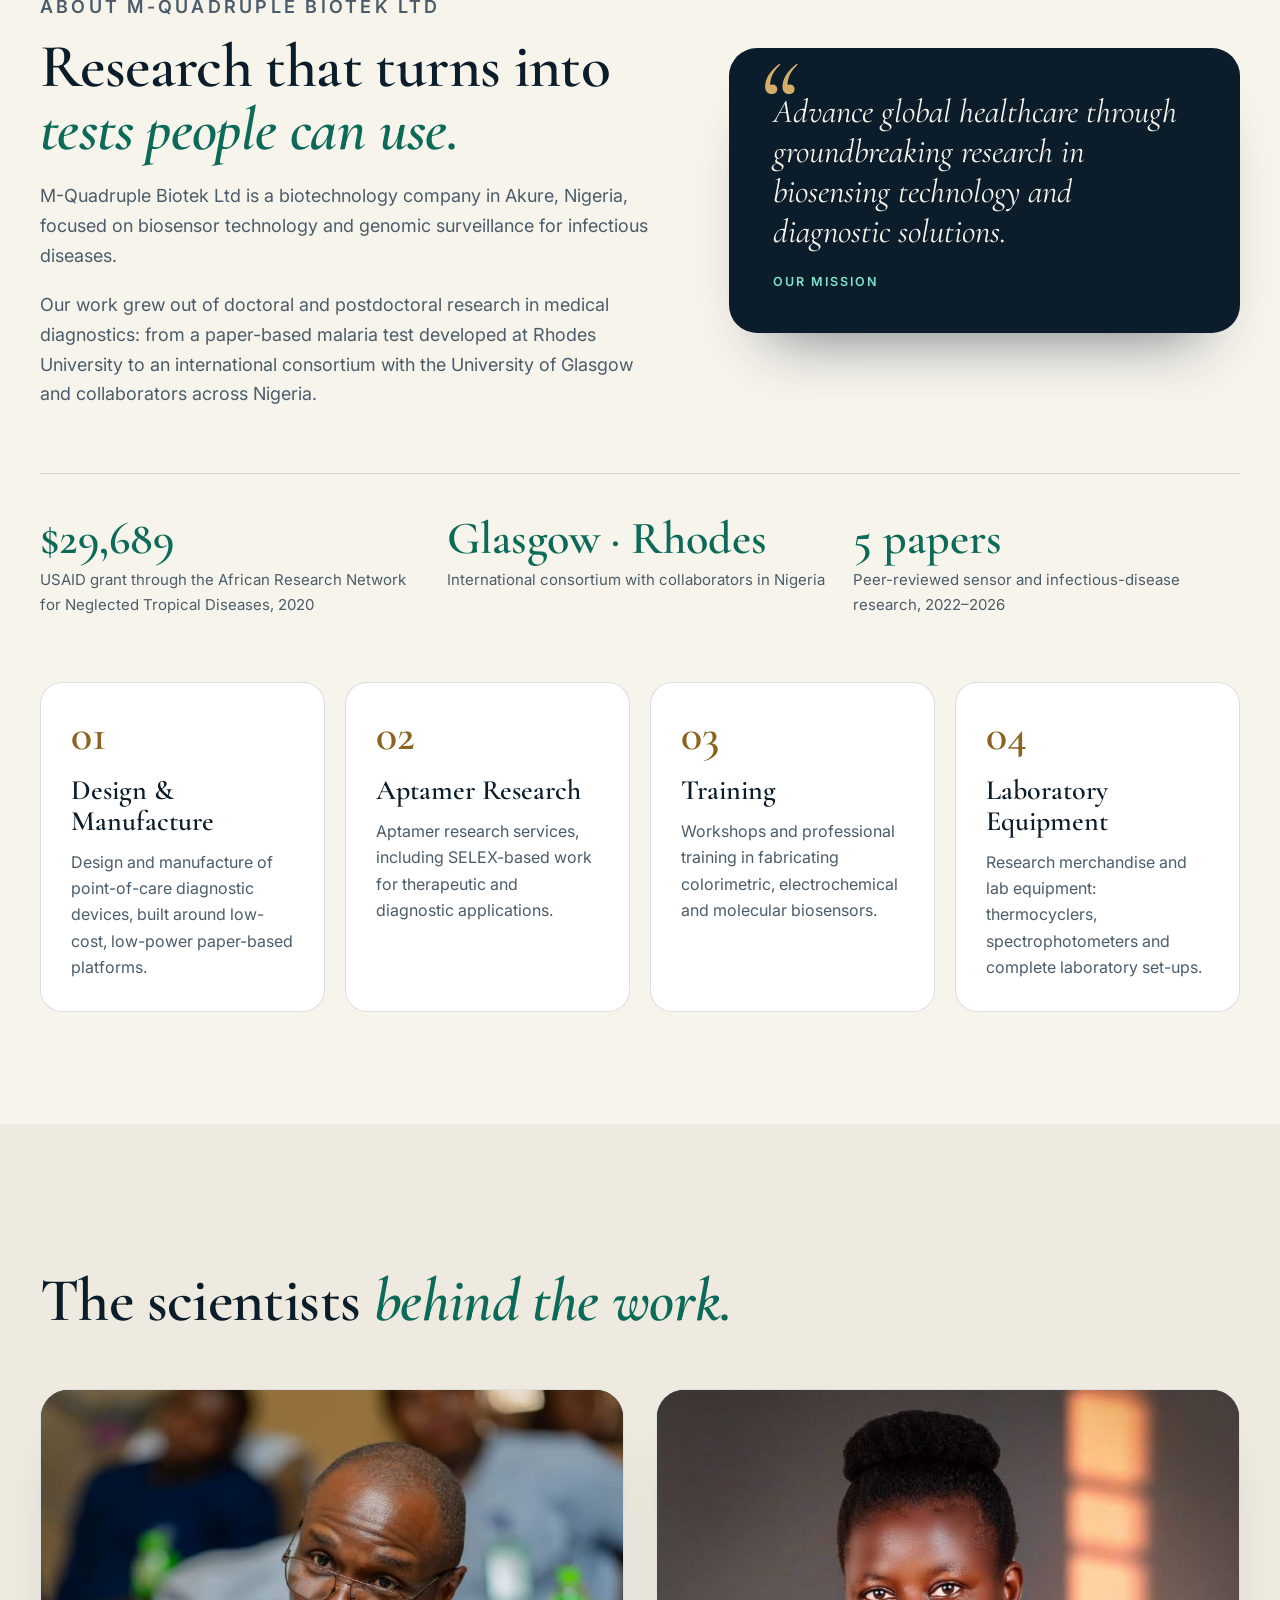
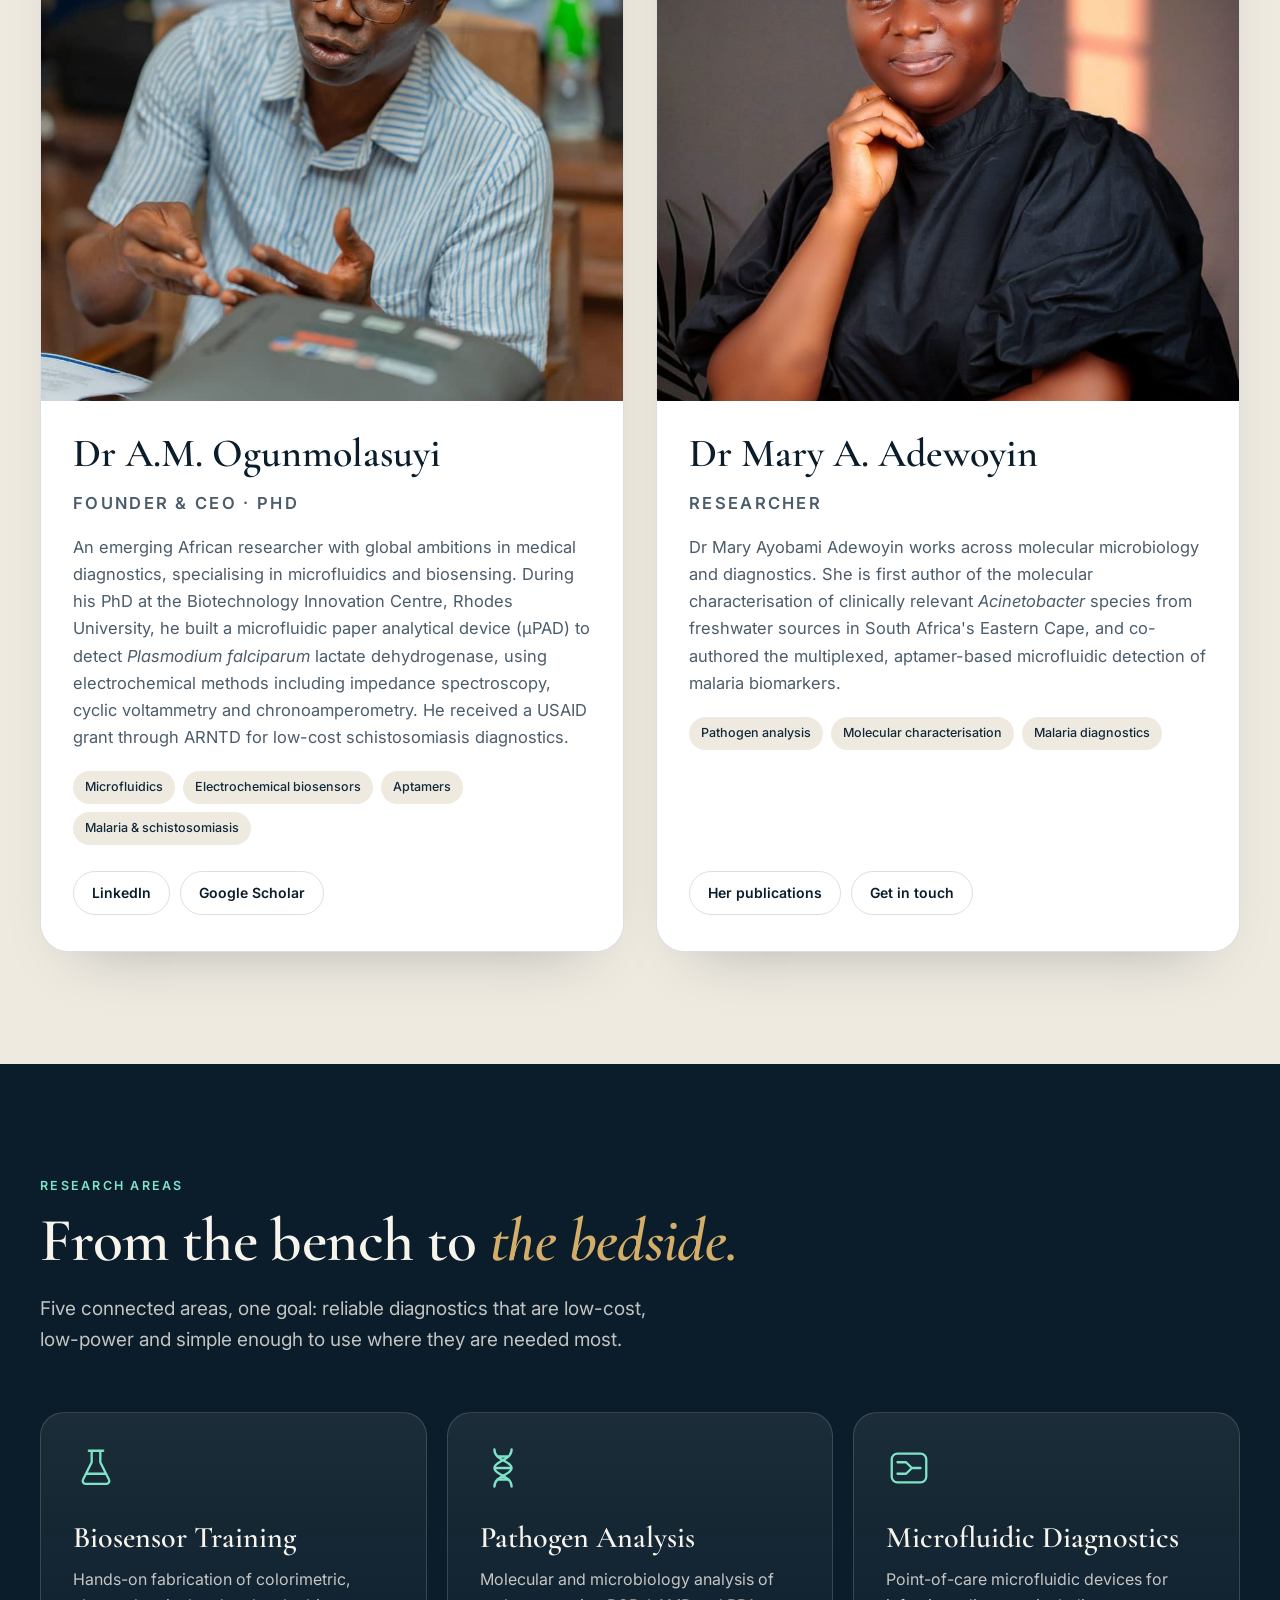
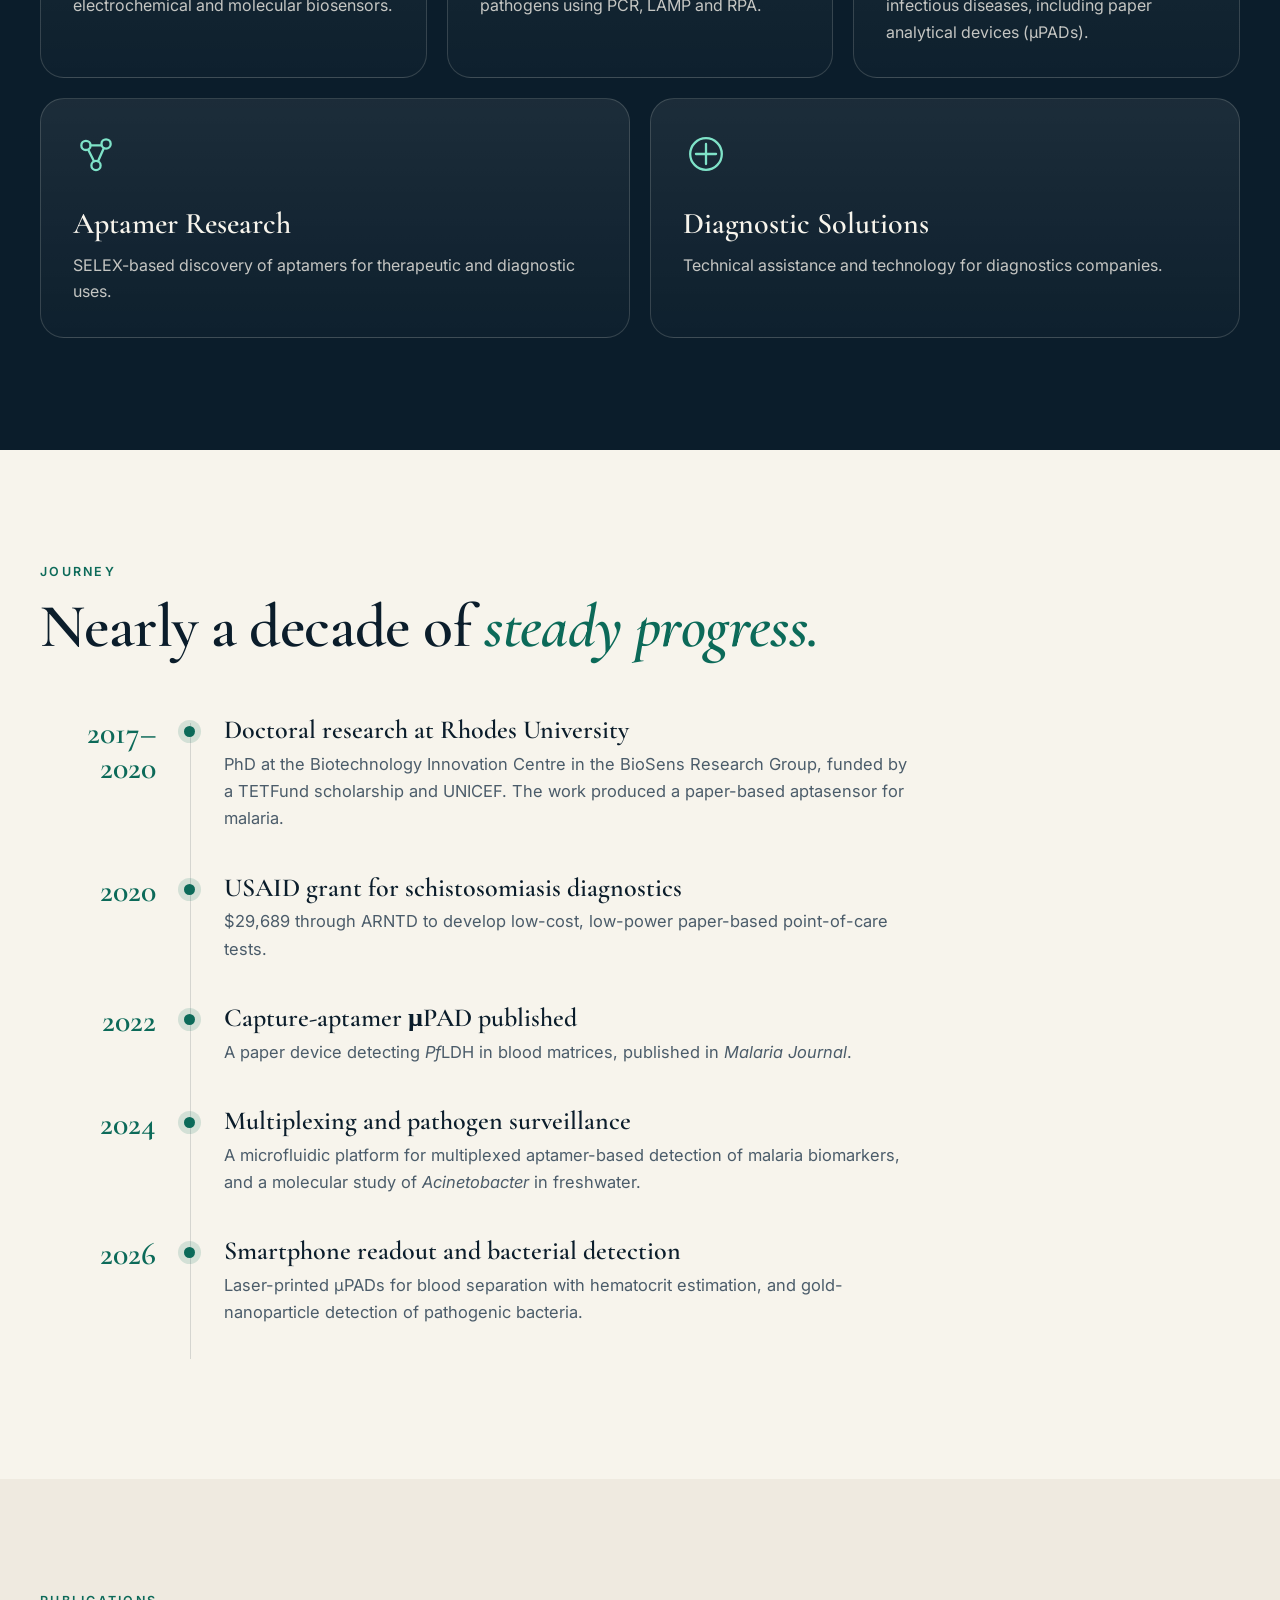
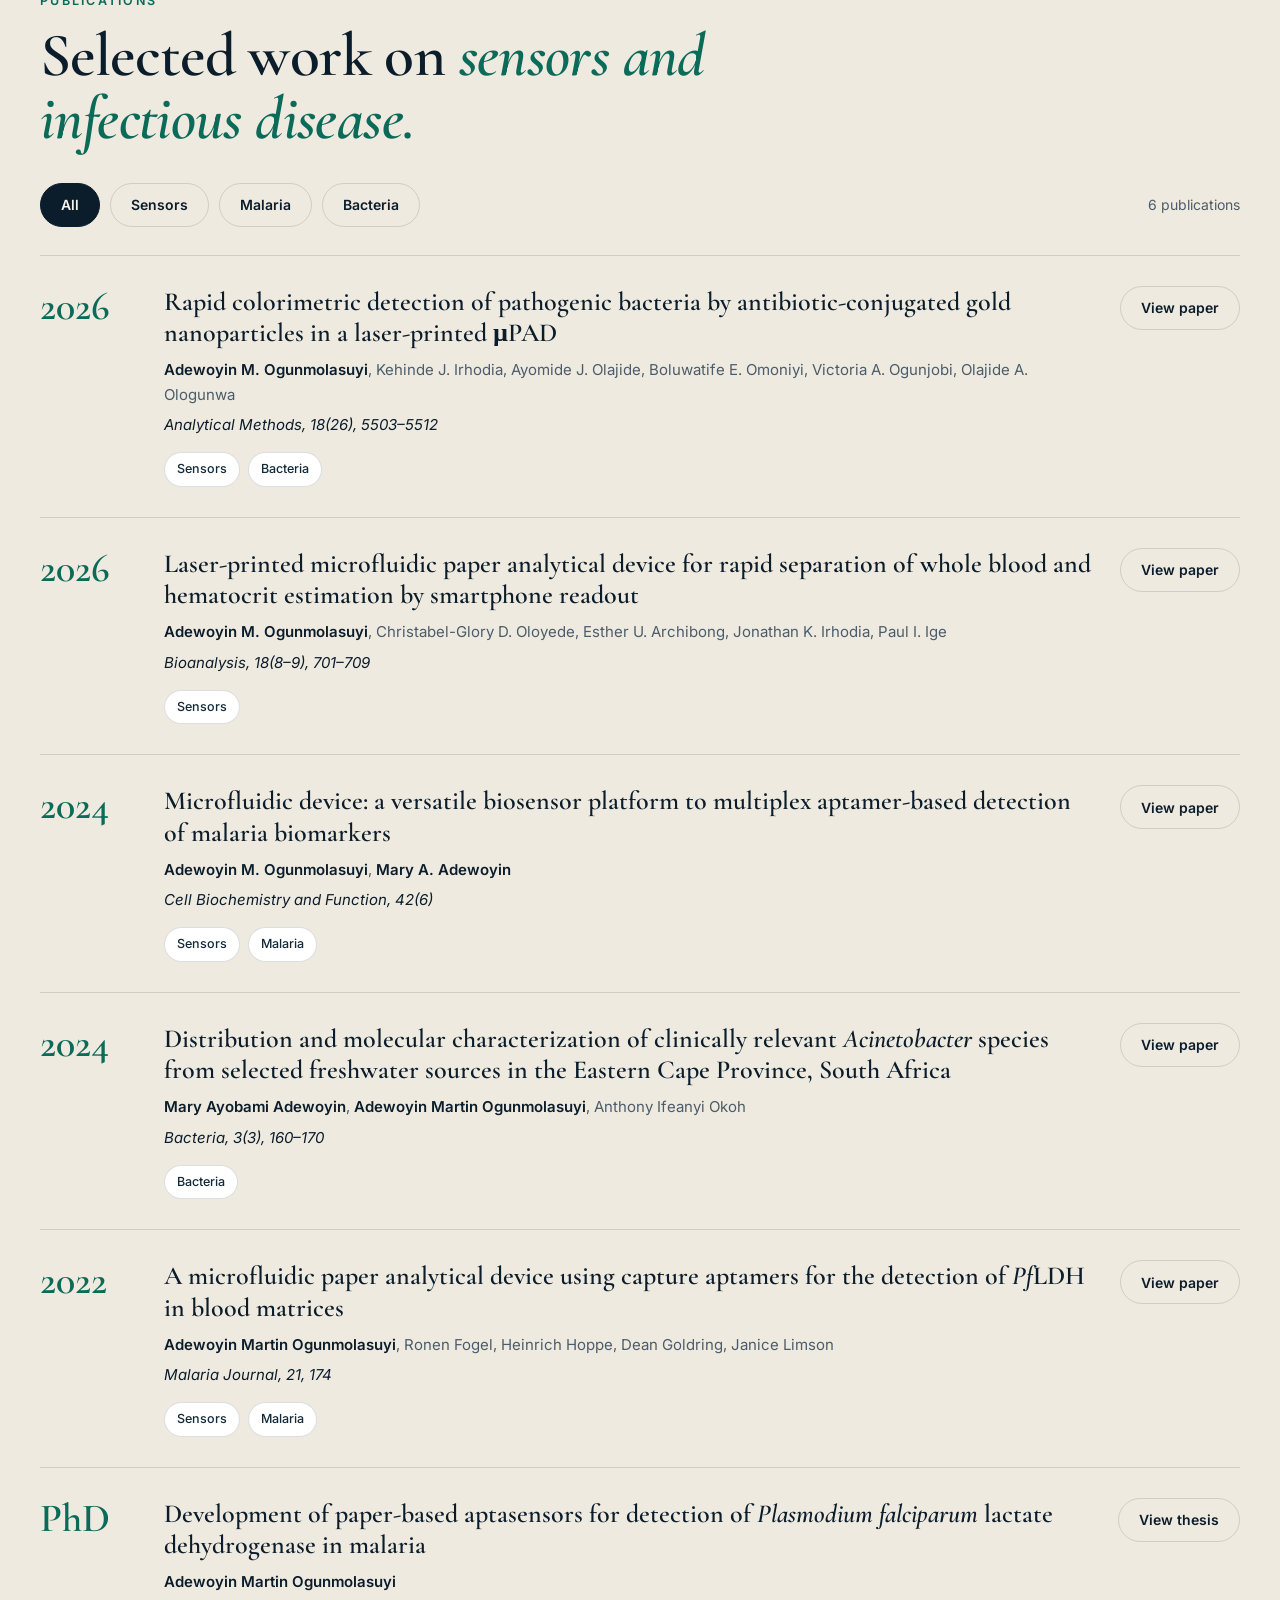
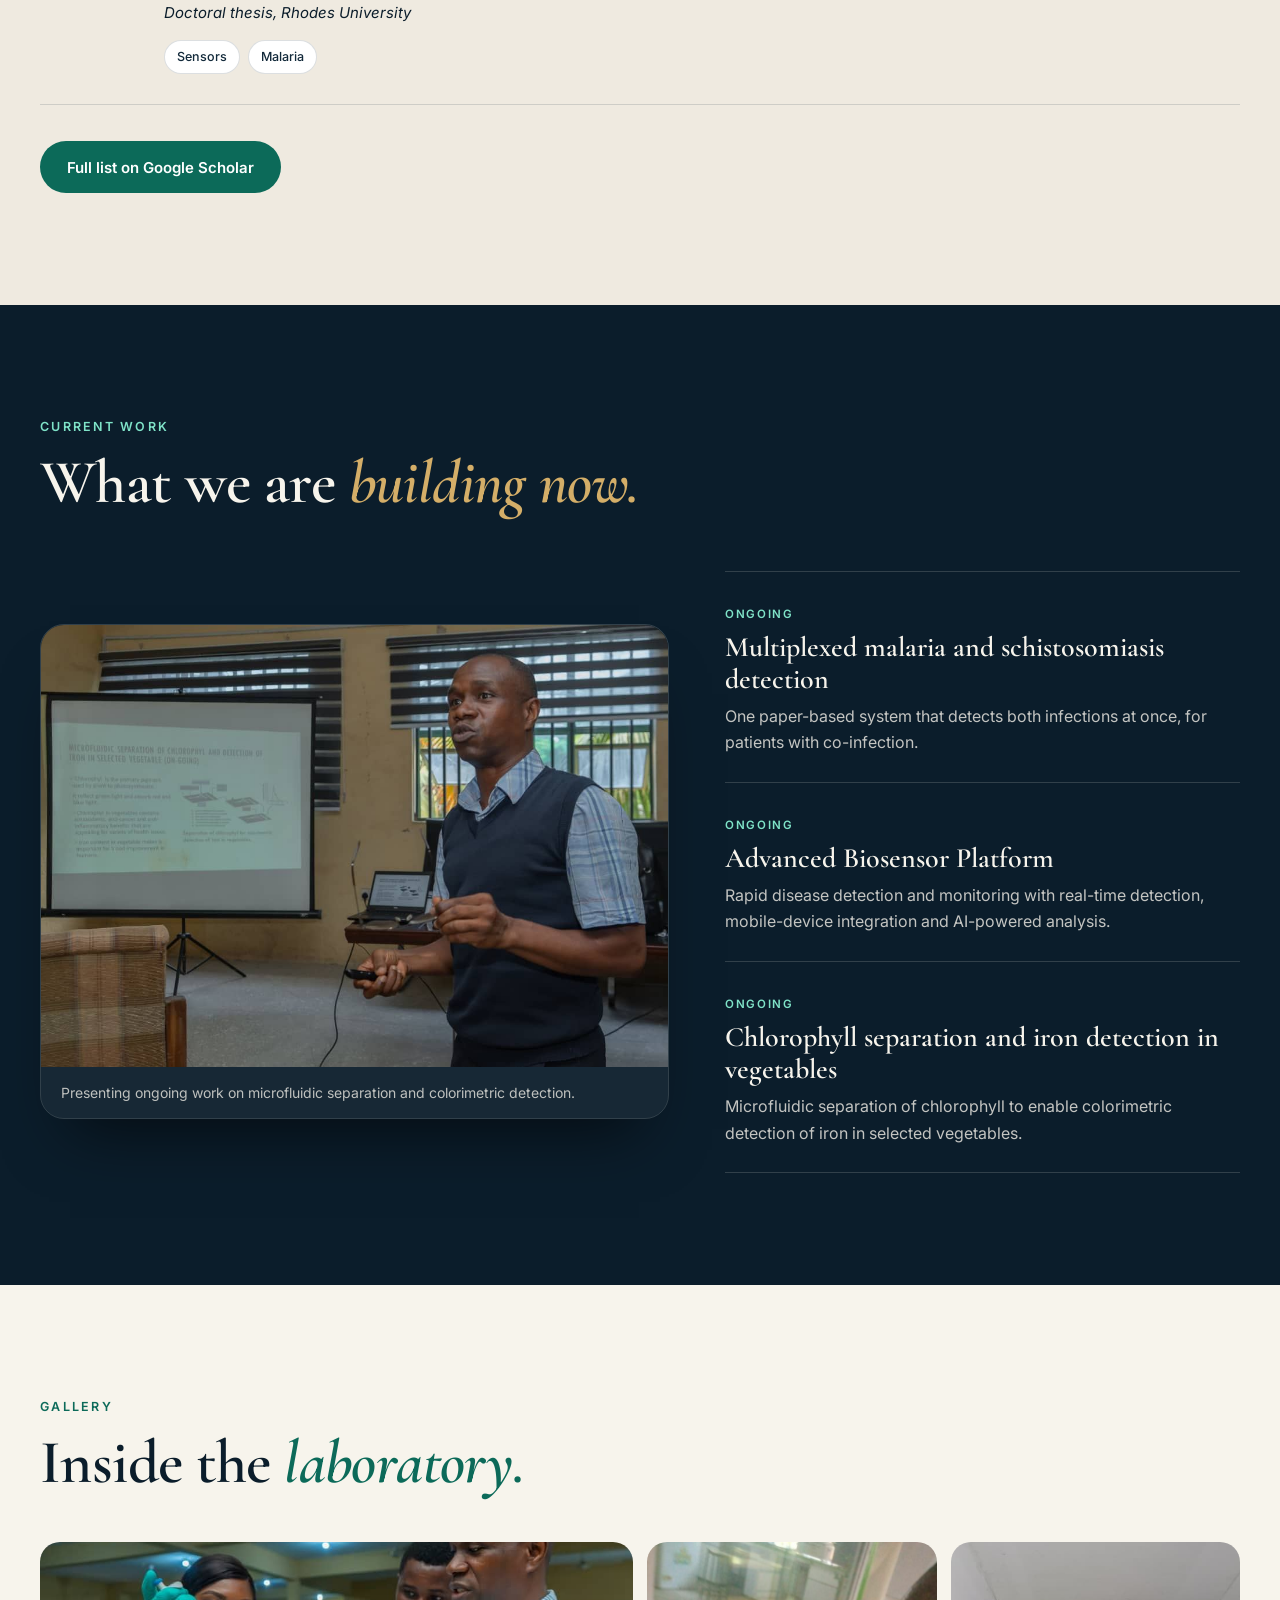
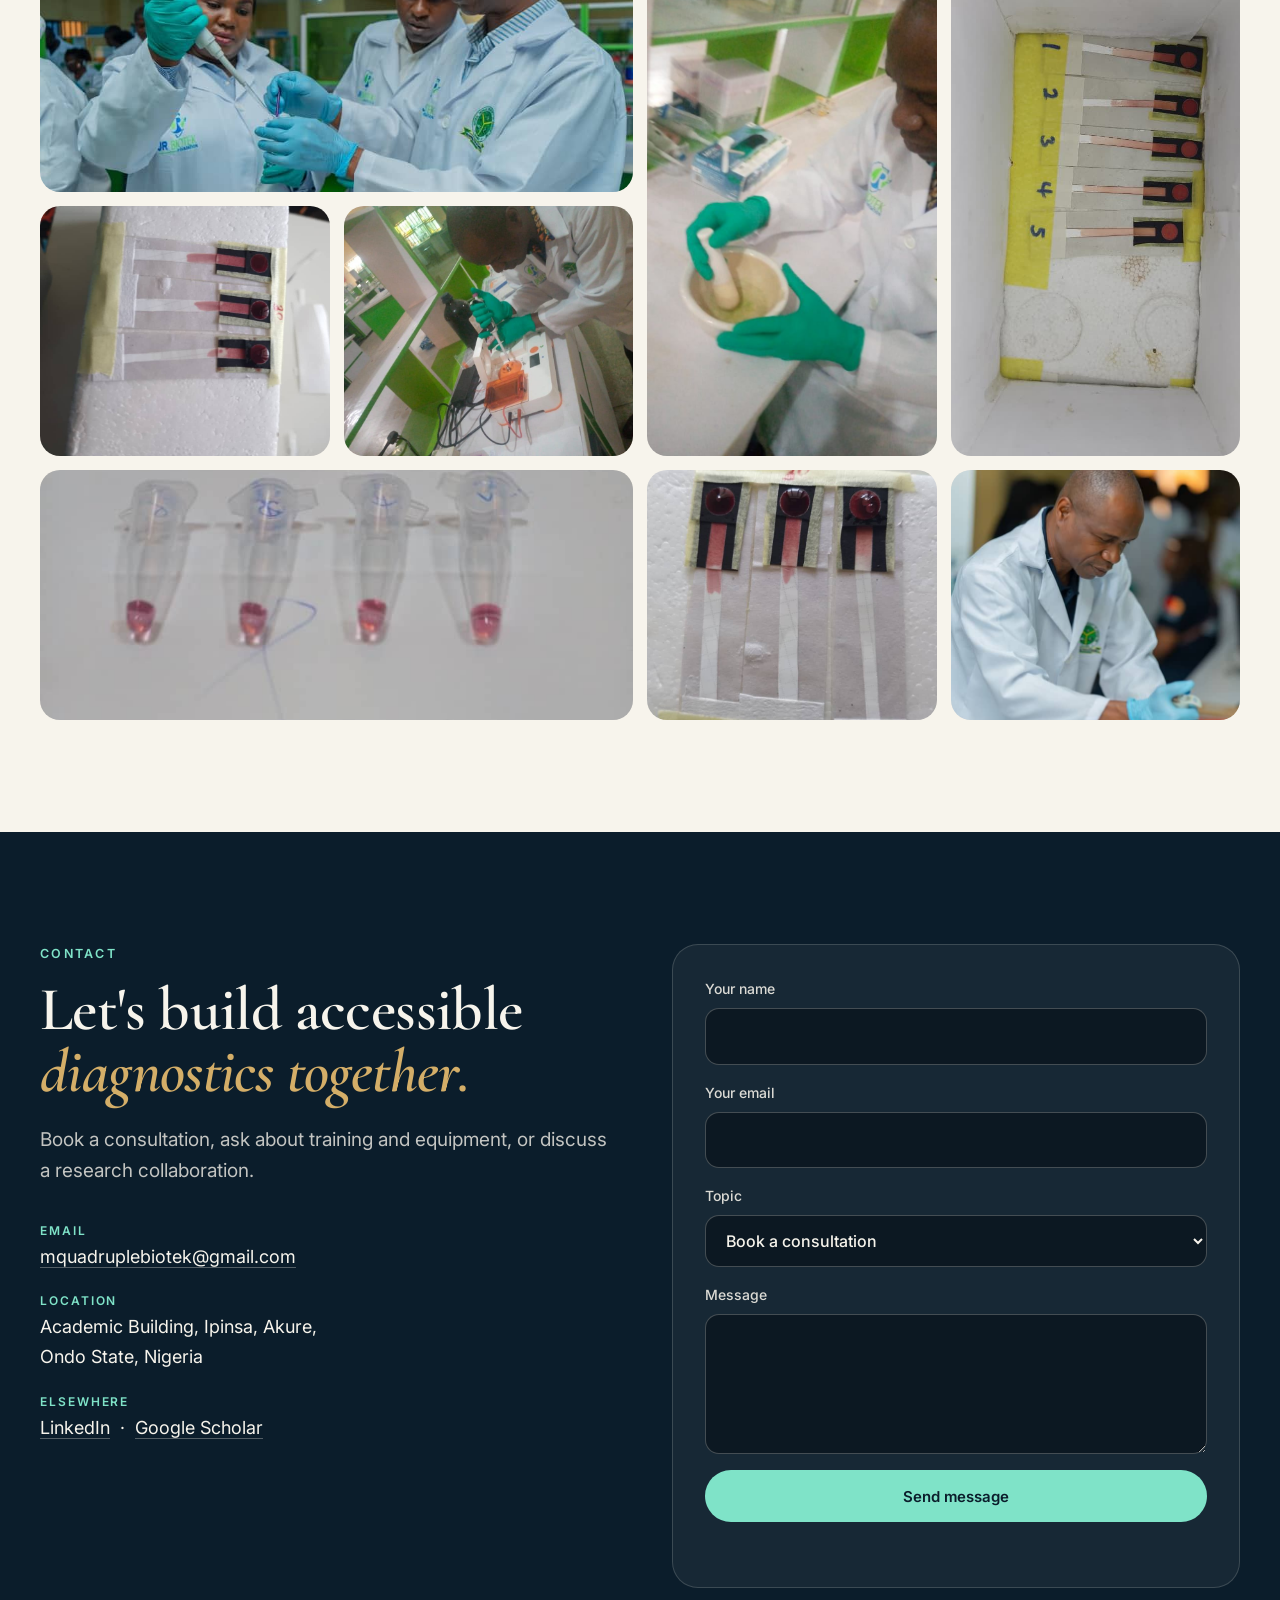
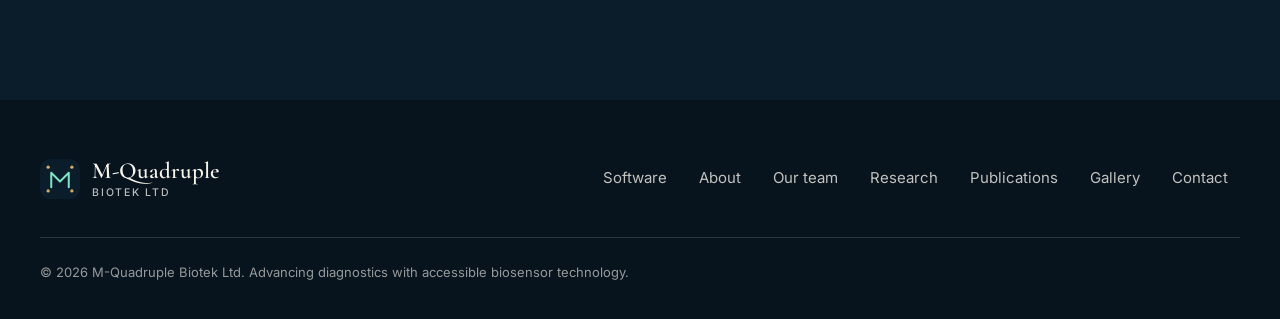
==== commit c96b13f0: "Restore original design and add software section (anaemia first) Co-Authored-By: Claude Sonnet 5.5 <" ====
--- a/index.html
+++ b/index.html
@@ -3,46 +3,466 @@
 <head>
 <meta charset="utf-8">
 <meta name="viewport" content="width=device-width, initial-scale=1">
-<title>M-Quadruple Biotek | Biosensors, diagnostics and anaemia software</title>
-<meta name="description" content="M-Quadruple Biotek Ltd, Akure, Nigeria: paper-based biosensors, infectious-disease diagnostics and free web software for anaemia simulation and colorimetric analysis.">
+<title>Dr A.M. Ogunmolasuyi &amp; Dr Mary A. Adewoyin | M-Quadruple Biotek</title>
+<meta name="description" content="Biosensor and diagnostics research for infectious diseases, plus free anaemia simulation and colorimetric analysis software. Dr A.M. Ogunmolasuyi and Dr Mary A. Adewoyin of M-Quadruple Biotek Ltd, Akure, Nigeria.">
 <meta property="og:type" content="website">
-<meta property="og:title" content="M-Quadruple Biotek | Biosensors, diagnostics and anaemia software">
-<meta property="og:description" content="Advancing diagnostics with accessible biosensor technology. Try our anaemia simulation and colorimetric analysis software.">
-<!-- For link previews, replace with the full address once your domain is live, e.g. https://yourname.com/assets/og-image.png -->
-<meta property="og:image" content="assets/og-image.png">
-<meta name="twitter:card" content="summary_large_image">
+<meta property="og:title" content="Dr A.M. Ogunmolasuyi &amp; Dr Mary A. Adewoyin | M-Quadruple Biotek">
+<meta property="og:description" content="Advancing diagnostics with accessible biosensor technology.">
+<!-- For link previews, replace with the full address once your domain is live, e.g. https://yourname.com/assets/images/gallery-training.jpg -->
+<meta property="og:image" content="assets/images/gallery-training.jpg">
 <meta name="theme-color" content="#0B1D2B">
-<!-- Favicon: replace the files in /assets (favicon.svg, favicon.png, apple-touch-icon.png) -->
 <link rel="icon" href="assets/favicon.svg" type="image/svg+xml">
-<link rel="alternate icon" href="assets/favicon.png" type="image/png" sizes="32x32">
-<link rel="apple-touch-icon" href="assets/apple-touch-icon.png">
 <link rel="preconnect" href="https://fonts.googleapis.com">
 <link rel="preconnect" href="https://fonts.gstatic.com" crossorigin>
-<link rel="stylesheet" href="https://fonts.googleapis.com/css2?family=Cormorant+Garamond:ital,wght@0,500;0,600;0,700;1,500;1,600&family=Inter:wght@400;500;600;700&display=swap">
+<link rel="stylesheet" href="https://fonts.googleapis.com/css2?family=Cormorant+Garamond:ital,wght@0,500;0,600;1,500;1,600&family=Inter:wght@400;500;600&display=swap">
 <link rel="stylesheet" href="css/styles.css">
-<script src="js/content.js"></script>
 <script src="js/main.js" defer></script>
 </head>
 <body>
 <a class="skip" href="#main">Skip to content</a>
 
-<!-- Everything below is built from js/content.js -->
-<header class="site-header" id="site-header"></header>
+<!-- ============ HEADER ============ -->
+<header class="site-header">
+  <div class="wrap bar">
+    <a class="brand" href="#top" aria-label="M-Quadruple Biotek, home">
+      <img src="assets/logo.svg" alt="" width="40" height="40">
+      <span>M-Quadruple<small>Biotek Ltd</small></span>
+    </a>
+    <button class="menu-btn" aria-label="Menu" aria-expanded="false" aria-controls="nav"><span></span><span></span><span></span></button>
+    <nav class="nav" id="nav" aria-label="Main">
+      <a href="#software">Software</a>
+      <a href="#about">About</a>
+      <a href="#people">Our team</a>
+      <a href="#research">Research</a>
+      <a href="#publications">Publications</a>
+      <a href="#gallery">Gallery</a>
+      <a class="cta" href="#contact">Book a consultation</a>
+    </nav>
+  </div>
+</header>
+
 <main id="main">
-  <noscript>
-    <div class="wrap" style="padding:140px 0">
-      <h1>M-Quadruple Biotek Ltd</h1>
-      <p>Please turn on JavaScript to view this site, or email <a href="mailto:mquadruplebiotek@gmail.com">mquadruplebiotek@gmail.com</a>.</p>
-      <p><a href="https://anaemia-simulation.vercel.app/">Anaemia simulation software</a> &middot; <a href="https://colorisense.vercel.app/">ColoriSense Pro</a></p>
-    </div>
-  </noscript>
+
+<!-- ============ HERO ============ -->
+<section class="hero" id="top">
+  <div class="wrap hero-grid">
+    <div>
+      <p class="eyebrow">Biosensors &middot; Diagnostics &middot; Genomic surveillance</p>
+      <h1>Accessible biosensors for <em>infectious disease.</em></h1>
+      <p class="sub">The research partnership of Dr A.M. Ogunmolasuyi and Dr Mary A. Adewoyin, building paper-based microfluidic and aptamer biosensors to bring accurate testing for malaria, schistosomiasis and other infections closer to patients.</p>
+      <div class="actions">
+        <a class="btn btn-mint" href="#software">Try our anaemia software</a>
+        <a class="btn btn-line" href="#research">Explore our research</a>
+      </div>
+      <ul class="facts">
+        <li>USAID&ndash;ARNTD funded</li>
+        <li>University of Glasgow &amp; Rhodes University collaboration</li>
+        <li>Akure, Nigeria</li>
+      </ul>
+    </div>
+
+    <div class="stage" id="stage">
+      <div class="sway"><div class="stack">
+        <div class="ring"></div><div class="ring r2"></div>
+        <div class="card3 k1"><div class="bob"><img src="assets/images/hero-1.jpg" alt="Numbered paper microfluidic test strips in a foam-lined box" width="762" height="1016" fetchpriority="high"></div></div>
+        <div class="card3 k2"><div class="bob"><img src="assets/images/hero-2.jpg" alt="A researcher loading a sample with a pipette in the laboratory" width="584" height="876" fetchpriority="high"></div></div>
+        <div class="card3 k3"><div class="bob"><img src="assets/images/hero-3.jpg" alt="Three paper microfluidic strips carrying blood samples" width="810" height="1080"></div></div>
+        <div class="chip3 cA"><span>Paper microfluidics</span></div>
+        <div class="chip3 cB"><span>Aptamer biosensors</span></div>
+        <div class="chip3 cC"><span>Point-of-care testing</span></div>
+      </div></div>
+    </div>
+  </div>
+</section>
+
+<!-- ============ MARQUEE ============ -->
+<div class="strip" aria-hidden="true">
+  <div class="strip-track">
+    <span>Paper microfluidics</span><span>Aptamer biosensors</span><span>Electrochemical sensing</span><span>Point-of-care diagnostics</span><span>PCR &middot; LAMP &middot; RPA</span><span>Genomic surveillance</span><span>Malaria</span><span>Schistosomiasis</span>
+    <span>Paper microfluidics</span><span>Aptamer biosensors</span><span>Electrochemical sensing</span><span>Point-of-care diagnostics</span><span>PCR &middot; LAMP &middot; RPA</span><span>Genomic surveillance</span><span>Malaria</span><span>Schistosomiasis</span>
+  </div>
+</div>
+
+<!-- ============ SOFTWARE ============
+     HOW TO EDIT: each <article class="sw"> is one app.
+     - Change text, the link (href), or the screenshot (img src) right here.
+     - ADD an app: copy a whole <article class="sw"> ... </article>, paste it after the last one.
+     - REMOVE an app: delete its whole <article> block.
+     - The first article is shown first. Add class "flip" to put the picture on the left.
+     - GitHub button: remove the comment marks around the "View code" link and paste your repo address. -->
+<section class="sec software" id="software">
+  <div class="wrap">
+    <div class="sw-head">
+      <div>
+        <p class="eyebrow rv">Our software</p>
+        <h2 class="h2 rv">Tools that turn a photo into <em>a measurement.</em></h2>
+        <p class="lead rv">Free-to-try web apps from our lab. Open them in any browser, no installation needed.</p>
+      </div>
+      <canvas id="helix" class="helix" aria-hidden="true"></canvas>
+    </div>
+
+    <div class="sw-list">
+
+      <!-- ===== APP 1: ANAEMIA (shown first) ===== -->
+      <article class="sw">
+        <div class="sw-copy rv">
+          <div class="sw-meta"><span class="pill pill-hot">Featured &middot; Live</span><span class="kick">Anaemia simulation &amp; blood analysis</span></div>
+          <h3>&micro;Fluidic Lab Analyser Pro</h3>
+          <p class="sw-tag">Blood analysis and anaemia recovery simulation from a photo of your test strip.</p>
+          <p class="sw-desc">A browser-based lab tool that turns photographs of microfluidic paper devices and blood-separation strips into quantitative results, and simulates how haemoglobin recovers with diet and supplementation.</p>
+          <ul class="checks">
+            <li>Blood analysis of red cell, plasma and buffy-coat layers, with haematocrit and haemoglobin estimates graded from severe to normal</li>
+            <li>Haemoglobin recovery simulation by patient group, dietary iron, vitamin C and inhibitors, with WHO and NIH reference values</li>
+            <li>Colorimetric assays for iron, glucose and Bradford protein, with calibration curves</li>
+            <li>Export CSV, JSON, PDF reports and PNG charts. Works offline after first load</li>
+          </ul>
+          <p class="sw-aud"><b>Built for</b> Laboratory researchers, field health workers screening for anaemia, and nutrition planners.</p>
+          <div class="actions">
+            <a class="btn btn-green" href="https://anaemia-simulation.vercel.app/" target="_blank" rel="noopener">Launch the app &nearr;</a>
+            <!-- <a class="btn btn-ghost" href="PASTE-GITHUB-LINK-HERE" target="_blank" rel="noopener">View code</a> -->
+          </div>
+        </div>
+        <div class="sw-shot rv" style="--d:.1s">
+          <a class="browser" href="https://anaemia-simulation.vercel.app/" target="_blank" rel="noopener" aria-label="Open the anaemia software">
+            <div class="bbar"><i></i><i></i><i></i><span class="url">anaemia-simulation.vercel.app</span></div>
+            <!-- To use a real screenshot: upload it to assets/images/software/ and change the file name below -->
+            <img src="assets/images/software/anaemia.svg" alt="Preview of the Fluidic Lab Analyser Pro simulation screen" width="1200" height="750">
+          </a>
+          <ul class="tags center"><li>Anaemia</li><li>Haematocrit</li><li>Haemoglobin</li><li>&micro;PAD</li><li>Works offline</li></ul>
+        </div>
+      </article>
+
+      <!-- ===== APP 2: COLORISENSE ===== -->
+      <article class="sw flip">
+        <div class="sw-copy rv">
+          <div class="sw-meta"><span class="pill">Live</span><span class="kick">Colorimetric analysis platform</span></div>
+          <h3>ColoriSense Pro</h3>
+          <p class="sw-tag">Image-based biosensor quantification using advanced regression models.</p>
+          <p class="sw-desc">Measures colour in biosensor and &micro;PAD photographs and converts the readings into concentration estimates using calibration curves.</p>
+          <ul class="checks">
+            <li>Draw rectangular or circular regions of interest and label them Sample, Blank or Standard</li>
+            <li>Four analysis modes: sample vs sample, vs blank (Beer&ndash;Lambert absorbance), full quantitative, and vs standard</li>
+            <li>Linear, logistic and Michaelis&ndash;Menten calibration models</li>
+            <li>RGB, HSV and CIELAB charts, pixel histograms, and PNG and CSV export</li>
+          </ul>
+          <p class="sw-aud"><b>Built for</b> Researchers and students in biotechnology, biosensing and diagnostics labs.</p>
+          <p class="sw-note">Free trial of 10 analyses. Unlock the full version with a licence key.</p>
+          <div class="actions">
+            <a class="btn btn-green" href="https://colorisense.vercel.app/" target="_blank" rel="noopener">Launch the app &nearr;</a>
+            <!-- <a class="btn btn-ghost" href="PASTE-GITHUB-LINK-HERE" target="_blank" rel="noopener">View code</a> -->
+          </div>
+        </div>
+        <div class="sw-shot rv" style="--d:.1s">
+          <a class="browser" href="https://colorisense.vercel.app/" target="_blank" rel="noopener" aria-label="Open ColoriSense Pro">
+            <div class="bbar"><i></i><i></i><i></i><span class="url">colorisense.vercel.app</span></div>
+            <img src="assets/images/software/colorisense.svg" alt="Preview of the ColoriSense Pro analysis screen" width="1200" height="750" loading="lazy">
+          </a>
+          <ul class="tags center"><li>Colorimetry</li><li>Calibration</li><li>Regression</li><li>&micro;PAD</li></ul>
+        </div>
+      </article>
+
+    </div>
+  </div>
+</section>
+
+<!-- ============ ABOUT ============ -->
+<section class="sec" id="about">
+  <div class="wrap">
+    <div class="about-grid">
+      <div class="copy rv">
+        <p class="eyebrow">About M-Quadruple Biotek Ltd</p>
+        <h2 class="h2">Research that turns into <em>tests people can use.</em></h2>
+        <p>M-Quadruple Biotek Ltd is a biotechnology company in Akure, Nigeria, focused on biosensor technology and genomic surveillance for infectious diseases.</p>
+        <p>Our work grew out of doctoral and postdoctoral research in medical diagnostics: from a paper-based malaria test developed at Rhodes University to an international consortium with the University of Glasgow and collaborators across Nigeria.</p>
+      </div>
+      <div class="mission rv" style="--d:.1s">
+        <blockquote>
+          Advance global healthcare through groundbreaking research in biosensing technology and diagnostic solutions.
+          <cite>Our mission</cite>
+        </blockquote>
+      </div>
+    </div>
+
+    <div class="stats rv">
+      <div><b>$29,689</b><span>USAID grant through the African Research Network for Neglected Tropical Diseases, 2020</span></div>
+      <div><b>Glasgow &middot; Rhodes</b><span>International consortium with collaborators in Nigeria</span></div>
+      <div><b>5 papers</b><span>Peer-reviewed sensor and infectious-disease research, 2022&ndash;2026</span></div>
+    </div>
+
+    <div class="svc">
+      <article class="sv rv"><div class="n">01</div><h3>Design &amp; Manufacture</h3><p>Design and manufacture of point-of-care diagnostic devices, built around low-cost, low-power paper-based platforms.</p></article>
+      <article class="sv rv" style="--d:.08s"><div class="n">02</div><h3>Aptamer Research</h3><p>Aptamer research services, including SELEX-based work for therapeutic and diagnostic applications.</p></article>
+      <article class="sv rv" style="--d:.16s"><div class="n">03</div><h3>Training</h3><p>Workshops and professional training in fabricating colorimetric, electrochemical and molecular biosensors.</p></article>
+      <article class="sv rv" style="--d:.24s"><div class="n">04</div><h3>Laboratory Equipment</h3><p>Research merchandise and lab equipment: thermocyclers, spectrophotometers and complete laboratory set-ups.</p></article>
+    </div>
+  </div>
+</section>
+
+<!-- ============ PEOPLE ============ -->
+<section class="sec alt" id="people">
+  <div class="wrap">
+    <p class="eyebrow rv">Our team</p>
+    <h2 class="h2 rv">The scientists <em>behind the work.</em></h2>
+
+    <div class="people">
+      <article class="person rv">
+        <div class="ph"><img src="assets/images/profile-ogunmolasuyi.jpg" alt="Portrait of Dr A.M. Ogunmolasuyi speaking at a meeting" width="1080" height="957" loading="lazy" style="object-position:58% 30%"></div>
+        <div class="body">
+          <h3>Dr A.M. Ogunmolasuyi</h3>
+          <p class="role">Founder &amp; CEO &middot; PhD</p>
+          <p>An emerging African researcher with global ambitions in medical diagnostics, specialising in microfluidics and biosensing. During his PhD at the Biotechnology Innovation Centre, Rhodes University, he built a microfluidic paper analytical device (&micro;PAD) to detect <em>Plasmodium falciparum</em> lactate dehydrogenase, using electrochemical methods including impedance spectroscopy, cyclic voltammetry and chronoamperometry. He received a USAID grant through ARNTD for low-cost schistosomiasis diagnostics.</p>
+          <ul class="tags"><li>Microfluidics</li><li>Electrochemical biosensors</li><li>Aptamers</li><li>Malaria &amp; schistosomiasis</li></ul>
+          <div class="links">
+            <a href="https://www.linkedin.com/in/adewoyin-ogunmolasuyi-phd-7495b8127" target="_blank" rel="noopener">LinkedIn</a>
+            <a href="https://scholar.google.com/citations?user=0CtIxzgAAAAJ&amp;hl=en" target="_blank" rel="noopener">Google Scholar</a>
+          </div>
+        </div>
+      </article>
+
+      <article class="person rv" style="--d:.1s">
+        <div class="ph"><img src="assets/images/profile-adewoyin.jpg" alt="Portrait of Dr Mary A. Adewoyin" width="856" height="1280" loading="lazy" style="object-position:50% 20%"></div>
+        <div class="body">
+          <h3>Dr Mary A. Adewoyin</h3>
+          <p class="role">Researcher</p>
+          <p>Dr Mary Ayobami Adewoyin works across molecular microbiology and diagnostics. She is first author of the molecular characterisation of clinically relevant <em>Acinetobacter</em> species from freshwater sources in South Africa's Eastern Cape, and co-authored the multiplexed, aptamer-based microfluidic detection of malaria biomarkers.</p>
+          <ul class="tags"><li>Pathogen analysis</li><li>Molecular characterisation</li><li>Malaria diagnostics</li></ul>
+          <div class="links">
+            <a href="#publications">Her publications</a>
+            <a href="#contact">Get in touch</a>
+          </div>
+        </div>
+      </article>
+    </div>
+  </div>
+</section>
+
+<!-- ============ RESEARCH ============ -->
+<section class="sec dark" id="research">
+  <div class="wrap">
+    <p class="eyebrow rv">Research areas</p>
+    <h2 class="h2 rv">From the bench to <em>the bedside.</em></h2>
+    <p class="lead rv">Five connected areas, one goal: reliable diagnostics that are low-cost, low-power and simple enough to use where they are needed most.</p>
+
+    <div class="rgrid">
+      <article class="rc rv">
+        <svg viewBox="0 0 32 32" aria-hidden="true"><path d="M11 4h10M13 4v8l-6 12a2 2 0 0 0 1.8 3h14.4a2 2 0 0 0 1.8-3l-6-12V4M9.5 20h13"/></svg>
+        <h3>Biosensor Training</h3><p>Hands-on fabrication of colorimetric, electrochemical and molecular biosensors.</p>
+      </article>
+      <article class="rc rv" style="--d:.08s">
+        <svg viewBox="0 0 32 32" aria-hidden="true"><path d="M10 3c0 8 12 8 12 13s-12 5-12 13M22 3c0 8-12 8-12 13s12 5 12 13M12 8h8M11 16h10M12 24h8"/></svg>
+        <h3>Pathogen Analysis</h3><p>Molecular and microbiology analysis of pathogens using PCR, LAMP and RPA.</p>
+      </article>
+      <article class="rc rv" style="--d:.16s">
+        <svg viewBox="0 0 32 32" aria-hidden="true"><rect x="4" y="6" width="24" height="20" rx="4"/><path d="M8 12h6l4 4h6M8 20h6l4-4"/></svg>
+        <h3>Microfluidic Diagnostics</h3><p>Point-of-care microfluidic devices for infectious diseases, including paper analytical devices (&micro;PADs).</p>
+      </article>
+      <article class="rc rv">
+        <svg viewBox="0 0 32 32" aria-hidden="true"><circle cx="9" cy="10" r="3.2"/><circle cx="23" cy="9" r="3.2"/><circle cx="16" cy="24" r="3.2"/><path d="M12.2 10h7.6M10.6 13l4 8M21.4 12l-4 9"/></svg>
+        <h3>Aptamer Research</h3><p>SELEX-based discovery of aptamers for therapeutic and diagnostic uses.</p>
+      </article>
+      <article class="rc rv" style="--d:.1s">
+        <svg viewBox="0 0 32 32" aria-hidden="true"><circle cx="16" cy="16" r="11"/><path d="M16 9v14M9 16h14"/></svg>
+        <h3>Diagnostic Solutions</h3><p>Technical assistance and technology for diagnostics companies.</p>
+      </article>
+    </div>
+  </div>
+</section>
+
+<!-- ============ JOURNEY ============ -->
+<section class="sec" id="journey">
+  <div class="wrap">
+    <p class="eyebrow rv">Journey</p>
+    <h2 class="h2 rv">Nearly a decade of <em>steady progress.</em></h2>
+
+    <ol class="tl">
+      <li class="rv"><div class="y">2017&ndash;2020</div><div class="t"><h3>Doctoral research at Rhodes University</h3><p>PhD at the Biotechnology Innovation Centre in the BioSens Research Group, funded by a TETFund scholarship and UNICEF. The work produced a paper-based aptasensor for malaria.</p></div></li>
+      <li class="rv"><div class="y">2020</div><div class="t"><h3>USAID grant for schistosomiasis diagnostics</h3><p>$29,689 through ARNTD to develop low-cost, low-power paper-based point-of-care tests.</p></div></li>
+      <li class="rv"><div class="y">2022</div><div class="t"><h3>Capture-aptamer &micro;PAD published</h3><p>A paper device detecting <em>Pf</em>LDH in blood matrices, published in <em>Malaria Journal</em>.</p></div></li>
+      <li class="rv"><div class="y">2024</div><div class="t"><h3>Multiplexing and pathogen surveillance</h3><p>A microfluidic platform for multiplexed aptamer-based detection of malaria biomarkers, and a molecular study of <em>Acinetobacter</em> in freshwater.</p></div></li>
+      <li class="rv"><div class="y">2026</div><div class="t"><h3>Smartphone readout and bacterial detection</h3><p>Laser-printed &micro;PADs for blood separation with hematocrit estimation, and gold-nanoparticle detection of pathogenic bacteria.</p></div></li>
+    </ol>
+  </div>
+</section>
+
+<!-- ============ PUBLICATIONS ============ -->
+<section class="sec alt" id="publications">
+  <div class="wrap">
+    <p class="eyebrow rv">Publications</p>
+    <h2 class="h2 rv">Selected work on <em>sensors and infectious disease.</em></h2>
+
+    <div class="filters rv" role="group" aria-label="Filter publications">
+      <button class="chip" data-filter="all" aria-pressed="true">All</button>
+      <button class="chip" data-filter="sensors" aria-pressed="false">Sensors</button>
+      <button class="chip" data-filter="malaria" aria-pressed="false">Malaria</button>
+      <button class="chip" data-filter="bacteria" aria-pressed="false">Bacteria</button>
+      <span class="count" id="pub-count" aria-live="polite">6 publications</span>
+    </div>
+
+    <div class="pubs">
+      <article class="pub" data-tags="sensors bacteria">
+        <div class="yr">2026</div>
+        <div>
+          <h3>Rapid colorimetric detection of pathogenic bacteria by antibiotic-conjugated gold nanoparticles in a laser-printed &micro;PAD</h3>
+          <p class="au"><b>Adewoyin M. Ogunmolasuyi</b>, Kehinde J. Irhodia, Ayomide J. Olajide, Boluwatife E. Omoniyi, Victoria A. Ogunjobi, Olajide A. Ologunwa</p>
+          <p class="jr">Analytical Methods, 18(26), 5503&ndash;5512</p>
+          <ul class="tags"><li>Sensors</li><li>Bacteria</li></ul>
+        </div>
+        <a class="btn btn-ghost" href="https://doi.org/10.1039/d6ay00167j" target="_blank" rel="noopener">View paper</a>
+      </article>
+
+      <article class="pub" data-tags="sensors">
+        <div class="yr">2026</div>
+        <div>
+          <h3>Laser-printed microfluidic paper analytical device for rapid separation of whole blood and hematocrit estimation by smartphone readout</h3>
+          <p class="au"><b>Adewoyin M. Ogunmolasuyi</b>, Christabel-Glory D. Oloyede, Esther U. Archibong, Jonathan K. Irhodia, Paul I. Ige</p>
+          <p class="jr">Bioanalysis, 18(8&ndash;9), 701&ndash;709</p>
+          <ul class="tags"><li>Sensors</li></ul>
+        </div>
+        <a class="btn btn-ghost" href="https://doi.org/10.1080/17576180.2026.2692463" target="_blank" rel="noopener">View paper</a>
+      </article>
+
+      <article class="pub" data-tags="sensors malaria">
+        <div class="yr">2024</div>
+        <div>
+          <h3>Microfluidic device: a versatile biosensor platform to multiplex aptamer-based detection of malaria biomarkers</h3>
+          <p class="au"><b>Adewoyin M. Ogunmolasuyi</b>, <b>Mary A. Adewoyin</b></p>
+          <p class="jr">Cell Biochemistry and Function, 42(6)</p>
+          <ul class="tags"><li>Sensors</li><li>Malaria</li></ul>
+        </div>
+        <a class="btn btn-ghost" href="https://doi.org/10.1002/cbf.4104" target="_blank" rel="noopener">View paper</a>
+      </article>
+
+      <article class="pub" data-tags="bacteria">
+        <div class="yr">2024</div>
+        <div>
+          <h3>Distribution and molecular characterization of clinically relevant <em>Acinetobacter</em> species from selected freshwater sources in the Eastern Cape Province, South Africa</h3>
+          <p class="au"><b>Mary Ayobami Adewoyin</b>, <b>Adewoyin Martin Ogunmolasuyi</b>, Anthony Ifeanyi Okoh</p>
+          <p class="jr">Bacteria, 3(3), 160&ndash;170</p>
+          <ul class="tags"><li>Bacteria</li></ul>
+        </div>
+        <a class="btn btn-ghost" href="https://doi.org/10.3390/bacteria3030011" target="_blank" rel="noopener">View paper</a>
+      </article>
+
+      <article class="pub" data-tags="sensors malaria">
+        <div class="yr">2022</div>
+        <div>
+          <h3>A microfluidic paper analytical device using capture aptamers for the detection of <em>Pf</em>LDH in blood matrices</h3>
+          <p class="au"><b>Adewoyin Martin Ogunmolasuyi</b>, Ronen Fogel, Heinrich Hoppe, Dean Goldring, Janice Limson</p>
+          <p class="jr">Malaria Journal, 21, 174</p>
+          <ul class="tags"><li>Sensors</li><li>Malaria</li></ul>
+        </div>
+        <a class="btn btn-ghost" href="https://doi.org/10.1186/s12936-022-04187-6" target="_blank" rel="noopener">View paper</a>
+      </article>
+
+      <article class="pub" data-tags="sensors malaria">
+        <div class="yr">PhD</div>
+        <div>
+          <h3>Development of paper-based aptasensors for detection of <em>Plasmodium falciparum</em> lactate dehydrogenase in malaria</h3>
+          <p class="au"><b>Adewoyin Martin Ogunmolasuyi</b></p>
+          <p class="jr">Doctoral thesis, Rhodes University</p>
+          <ul class="tags"><li>Sensors</li><li>Malaria</li></ul>
+        </div>
+        <a class="btn btn-ghost" href="https://doi.org/10.21504/10962/164601" target="_blank" rel="noopener">View thesis</a>
+      </article>
+    </div>
+
+    <div class="more rv"><a class="btn btn-green" href="https://scholar.google.com/citations?user=0CtIxzgAAAAJ&amp;hl=en" target="_blank" rel="noopener">Full list on Google Scholar</a></div>
+  </div>
+</section>
+
+<!-- ============ CURRENT WORK ============ -->
+<section class="sec dark" id="work">
+  <div class="wrap">
+    <p class="eyebrow rv">Current work</p>
+    <h2 class="h2 rv">What we are <em>building now.</em></h2>
+
+    <div class="work">
+      <div class="shot rv">
+        <figure>
+          <img src="assets/images/research-presentation.jpg" alt="Presenting a talk on microfluidic separation of chlorophyll and detection of iron in vegetables" width="1080" height="761" loading="lazy">
+          <figcaption>Presenting ongoing work on microfluidic separation and colorimetric detection.</figcaption>
+        </figure>
+      </div>
+      <ul class="wk">
+        <li class="rv"><span class="badge">Ongoing</span><h3>Multiplexed malaria and schistosomiasis detection</h3><p>One paper-based system that detects both infections at once, for patients with co-infection.</p></li>
+        <li class="rv" style="--d:.08s"><span class="badge">Ongoing</span><h3>Advanced Biosensor Platform</h3><p>Rapid disease detection and monitoring with real-time detection, mobile-device integration and AI-powered analysis.</p></li>
+        <li class="rv" style="--d:.16s"><span class="badge">Ongoing</span><h3>Chlorophyll separation and iron detection in vegetables</h3><p>Microfluidic separation of chlorophyll to enable colorimetric detection of iron in selected vegetables.</p></li>
+      </ul>
+    </div>
+  </div>
+</section>
+
+<!-- ============ GALLERY ============ -->
+<section class="sec" id="gallery">
+  <div class="wrap">
+    <p class="eyebrow rv">Gallery</p>
+    <h2 class="h2 rv">Inside the <em>laboratory.</em></h2>
+
+    <div class="gal">
+      <button class="gt w2 rv" data-full="assets/images/gallery-training.jpg" data-alt="Researchers practising pipetting in a training session" data-cap="Hands-on biosensor training"><img src="assets/images/gallery-training.jpg" alt="Researchers practising pipetting in a training session" width="876" height="584" loading="lazy"><span>Hands-on biosensor training</span></button>
+      <button class="gt r2 rv" data-full="assets/images/gallery-sample-prep.jpg" data-alt="Grinding a sample with a mortar and pestle" data-cap="Sample preparation"><img src="assets/images/gallery-sample-prep.jpg" alt="Grinding a sample with a mortar and pestle" width="780" height="1040" loading="lazy"><span>Sample preparation</span></button>
+      <button class="gt r2 rv" data-full="assets/images/hero-1.jpg" data-alt="Numbered paper microfluidic test strips" data-cap="Five-channel &micro;PAD test strips"><img src="assets/images/hero-1.jpg" alt="Numbered paper microfluidic test strips" width="762" height="1016" loading="lazy"><span>Five-channel &micro;PAD test strips</span></button>
+      <button class="gt rv" data-full="assets/images/gallery-prototypes.jpg" data-alt="Paper microfluidic prototypes taped to a foam block" data-cap="&micro;PAD prototypes under test"><img src="assets/images/gallery-prototypes.jpg" alt="Paper microfluidic prototypes taped to a foam block" width="1080" height="810" loading="lazy"><span>&micro;PAD prototypes under test</span></button>
+      <button class="gt rv" data-full="assets/images/gallery-reader.jpg" data-alt="Loading a sample onto a portable analyser" data-cap="Sample loading on a portable analyser"><img src="assets/images/gallery-reader.jpg" alt="Loading a sample onto a portable analyser" width="1040" height="780" loading="lazy"><span>Sample loading on a portable analyser</span></button>
+      <button class="gt w2 rv" data-full="assets/images/gallery-assay-tubes.jpg" data-alt="Four labelled tubes with pink colorimetric assay results" data-cap="Colorimetric assay tubes"><img src="assets/images/gallery-assay-tubes.jpg" alt="Four labelled tubes with pink colorimetric assay results" width="768" height="1024" loading="lazy" style="object-position:50% 18%"><span>Colorimetric assay tubes</span></button>
+      <button class="gt rv" data-full="assets/images/hero-3.jpg" data-alt="Three paper microfluidic strips carrying blood samples" data-cap="Whole-blood samples on paper strips"><img src="assets/images/hero-3.jpg" alt="Three paper microfluidic strips carrying blood samples" width="810" height="1080" loading="lazy"><span>Whole-blood samples on paper strips</span></button>
+      <button class="gt rv" data-full="assets/images/hero-2.jpg" data-alt="A researcher loading a sample with a pipette" data-cap="Loading a sample"><img src="assets/images/hero-2.jpg" alt="A researcher loading a sample with a pipette" width="584" height="876" loading="lazy" style="object-position:50% 30%"><span>Loading a sample</span></button>
+    </div>
+  </div>
+</section>
+
+<!-- ============ CONTACT ============ -->
+<section class="sec dark" id="contact">
+  <div class="wrap contact-grid">
+    <div class="rv">
+      <p class="eyebrow">Contact</p>
+      <h2 class="h2">Let's build accessible <em>diagnostics together.</em></h2>
+      <p class="lead">Book a consultation, ask about training and equipment, or discuss a research collaboration.</p>
+      <dl class="cl">
+        <div><dt>Email</dt><dd><a href="mailto:mquadruplebiotek@gmail.com">mquadruplebiotek@gmail.com</a></dd></div>
+        <div><dt>Location</dt><dd>Academic Building, Ipinsa, Akure,<br>Ondo State, Nigeria</dd></div>
+        <div><dt>Elsewhere</dt><dd><a href="https://www.linkedin.com/in/adewoyin-ogunmolasuyi-phd-7495b8127" target="_blank" rel="noopener">LinkedIn</a> &nbsp;&middot;&nbsp; <a href="https://scholar.google.com/citations?user=0CtIxzgAAAAJ&amp;hl=en" target="_blank" rel="noopener">Google Scholar</a></dd></div>
+      </dl>
+    </div>
+
+    <form class="form rv" id="contact-form" data-to="mquadruplebiotek@gmail.com" action="mailto:mquadruplebiotek@gmail.com" method="post" enctype="text/plain" style="--d:.1s">
+      <label>Your name<input name="name" type="text" autocomplete="name" required></label>
+      <label>Your email<input name="email" type="email" autocomplete="email" required></label>
+      <label>Topic
+        <select name="topic">
+          <option>Book a consultation</option>
+          <option>Training enquiry</option>
+          <option>Research collaboration</option>
+          <option>Laboratory equipment</option>
+          <option>Other</option>
+        </select>
+      </label>
+      <label>Message<textarea name="message" required></textarea></label>
+      <button class="btn btn-mint" type="submit">Send message</button>
+      <p class="note" id="form-note" aria-live="polite"></p>
+    </form>
+  </div>
+</section>
+
 </main>
-<footer class="foot" id="site-footer"></footer>
+
+<!-- ============ FOOTER ============ -->
+<footer class="foot">
+  <div class="wrap">
+    <div class="foot-top">
+      <a class="brand" href="#top"><img src="assets/logo.svg" alt="" width="40" height="40"><span>M-Quadruple<small>Biotek Ltd</small></span></a>
+      <nav aria-label="Footer">
+        <a href="#software">Software</a><a href="#about">About</a><a href="#people">Our team</a><a href="#research">Research</a><a href="#publications">Publications</a><a href="#gallery">Gallery</a><a href="#contact">Contact</a>
+      </nav>
+    </div>
+    <p class="copy">&copy; <span id="year">2026</span> M-Quadruple Biotek Ltd. Advancing diagnostics with accessible biosensor technology.</p>
+  </div>
+</footer>
 
 <!-- Image viewer -->
 <dialog class="lb" id="lightbox" aria-label="Image viewer">
   <button class="lb-x" data-close aria-label="Close image">&times;</button>
-  <figure><img alt="" width="1000" height="700"><figcaption></figcaption></figure>
+  <figure><img src="" alt="" width="1000" height="700"><figcaption></figcaption></figure>
 </dialog>
 
 </body>
--- a/css/styles.css
+++ b/css/styles.css
@@ -1,45 +1,41 @@
 /* ==========================================================
-   M-Quadruple Biotek. One stylesheet, no frameworks.
-   Brand colours are the variables just below (:root).
+   M-Quadruple Biotek · Dr A.M. Ogunmolasuyi & Dr Mary A. Adewoyin
+   One stylesheet, no frameworks. Colours live in :root below.
    ========================================================== */
 :root{
-  --ink:#0B1D2B; --ink-2:#12293A; --ink-3:#183449;
-  --paper:#F7F4EC; --paper-2:#EEE9DD;
-  --green:#0C6A59; --green-2:#118A74; --mint:#7FE3C8; --gold:#D4AE68; --gold-d:#8A6420;
+  --ink:#0B1D2B; --ink-2:#12293A;
+  --paper:#F7F4EC; --paper-2:#EFEAE0;
+  --green:#0C6A59; --mint:#7FE3C8; --gold:#D4AE68; --gold-d:#8A6420;
   --muted:#4B5C6A;
-  --line:rgba(11,29,43,.12); --line-l:rgba(247,244,236,.14);
+  --line:rgba(11,29,43,.14); --line-l:rgba(247,244,236,.16);
   --serif:'Cormorant Garamond','Iowan Old Style',Georgia,serif;
   --sans:'Inter',system-ui,-apple-system,'Segoe UI',Roboto,sans-serif;
   --max:1200px;
-  --shadow:0 30px 60px -34px rgba(11,29,43,.38);
 }
 *,*::before,*::after{box-sizing:border-box}
 html{scroll-behavior:smooth;-webkit-text-size-adjust:100%}
-body{margin:0;background:var(--paper);color:var(--ink);font-family:var(--sans);font-size:17px;line-height:1.65;-webkit-font-smoothing:antialiased;text-rendering:optimizeLegibility}
+body{margin:0;background:var(--paper);color:var(--ink);font-family:var(--sans);font-size:17px;line-height:1.65;-webkit-font-smoothing:antialiased}
 img{max-width:100%;display:block}
 a{color:inherit}
-h1,h2,h3,p,figure,ul,ol,blockquote,dl,dd{margin:0}
+h1,h2,h3,p,figure,ul,ol,blockquote{margin:0}
 ul,ol{padding:0;list-style:none}
 section[id]{scroll-margin-top:72px}
 .skip{position:absolute;left:-999px;top:8px;z-index:100;background:var(--mint);color:var(--ink);padding:10px 16px;border-radius:8px;font-weight:600}
 .skip:focus{left:8px}
 :focus-visible{outline:3px solid var(--gold);outline-offset:3px;border-radius:6px}
 .wrap{width:min(var(--max),100% - 48px);margin-inline:auto}
-::selection{background:var(--mint);color:var(--ink)}
 
 /* ---------- header ---------- */
 .site-header{position:fixed;inset:0 0 auto 0;z-index:50;color:var(--paper);transition:background .3s,color .3s,box-shadow .3s}
-.site-header.solid{background:rgba(247,244,236,.92);backdrop-filter:saturate(1.4) blur(14px);-webkit-backdrop-filter:saturate(1.4) blur(14px);color:var(--ink);box-shadow:0 1px 0 var(--line)}
+.site-header.solid{background:rgba(247,244,236,.93);backdrop-filter:saturate(1.4) blur(12px);-webkit-backdrop-filter:saturate(1.4) blur(12px);color:var(--ink);box-shadow:0 1px 0 var(--line)}
 .bar{display:flex;align-items:center;justify-content:space-between;gap:24px;height:76px}
-.brand{display:flex;align-items:center;gap:12px;text-decoration:none;font-family:var(--serif);font-weight:700;font-size:24px;line-height:1.02}
-.brand img{width:42px;height:42px;filter:drop-shadow(0 4px 10px rgba(0,0,0,.25))}
-.brand small{display:block;font-family:var(--sans);font-weight:600;font-size:10px;letter-spacing:.2em;text-transform:uppercase;opacity:.7;margin-top:3px}
+.brand{display:flex;align-items:center;gap:12px;text-decoration:none;font-family:var(--serif);font-weight:600;font-size:23px;line-height:1.05}
+.brand img{width:40px;height:40px}
+.brand small{display:block;font-family:var(--sans);font-weight:500;font-size:10.5px;letter-spacing:.17em;text-transform:uppercase;opacity:.75;margin-top:3px}
 .nav{display:flex;align-items:center;gap:2px}
-.nav a{text-decoration:none;font-size:15px;font-weight:500;padding:11px 14px;border-radius:999px;opacity:.88;transition:opacity .2s,background .2s}
-.nav a:hover{opacity:1;background:rgba(127,227,200,.16)}
-.site-header.solid .nav a:hover{background:rgba(12,106,89,.09)}
+.nav a{text-decoration:none;font-size:15px;font-weight:500;padding:12px 14px;border-radius:999px;opacity:.9;transition:opacity .2s,background .2s}
+.nav a:hover{opacity:1;background:rgba(127,227,200,.18)}
 .nav a.cta{background:var(--mint);color:var(--ink);font-weight:600;margin-left:8px;opacity:1}
-.nav a.cta:hover{background:#9BEBD5}
 .site-header.solid .nav a.cta{background:var(--green);color:#fff}
 .menu-btn{display:none;width:48px;height:48px;border-radius:50%;border:1px solid currentColor;background:transparent;color:inherit;cursor:pointer;align-items:center;justify-content:center;flex-direction:column;gap:5px}
 .menu-btn span{display:block;width:20px;height:2px;background:currentColor;border-radius:2px}
@@ -50,149 +46,108 @@
   .nav a{color:var(--paper);font-size:17px;padding:15px 12px}
   .nav a.cta{margin:10px 0 0;text-align:center}
   .site-header.solid .nav a.cta{background:var(--mint);color:var(--ink)}
-  .site-header.menu-open{background:var(--ink);color:var(--paper);box-shadow:none}
 }
 
 /* ---------- shared ---------- */
-.btn{display:inline-flex;align-items:center;justify-content:center;gap:10px;min-height:52px;padding:0 26px;border-radius:999px;font:600 15px var(--sans);text-decoration:none;border:1px solid transparent;cursor:pointer;transition:transform .25s,background .25s,border-color .25s,color .25s,box-shadow .25s}
+.btn{display:inline-flex;align-items:center;justify-content:center;gap:10px;min-height:52px;padding:0 26px;border-radius:999px;font:600 15px var(--sans);text-decoration:none;border:1px solid transparent;cursor:pointer;transition:transform .25s,background .25s,border-color .25s,color .25s}
 .btn:hover{transform:translateY(-2px)}
-.btn-mint{background:var(--mint);color:var(--ink);box-shadow:0 12px 30px -14px rgba(127,227,200,.8)}
-.btn-mint:hover{background:#9BEBD5}
+.btn-mint{background:var(--mint);color:var(--ink)}
 .btn-line{border-color:rgba(247,244,236,.38);color:var(--paper)}
-.btn-line:hover{border-color:var(--mint);background:rgba(127,227,200,.08)}
-.btn-green{background:var(--green);color:#fff;box-shadow:0 14px 30px -16px rgba(12,106,89,.9)}
-.btn-green:hover{background:var(--green-2)}
-.btn-ghost{border-color:var(--line);color:var(--ink);background:rgba(255,255,255,.5)}
+.btn-line:hover{border-color:var(--mint)}
+.btn-green{background:var(--green);color:#fff}
+.btn-ghost{border-color:var(--line);color:var(--ink)}
 .btn-ghost:hover{border-color:var(--green);color:var(--green)}
-.btn svg{width:15px;height:15px;fill:none;stroke:currentColor;stroke-width:1.8;stroke-linecap:round;stroke-linejoin:round}
-.btn svg.gh{fill:currentColor;stroke:none;width:17px;height:17px}
 .sec{padding:112px 0}
-.eyebrow{display:inline-flex;align-items:center;gap:12px;font-size:12.5px;font-weight:600;letter-spacing:.18em;text-transform:uppercase;color:var(--green)}
-.eyebrow::before{content:"";width:28px;height:1px;background:currentColor;opacity:.6}
-.dark .eyebrow,.hero .eyebrow{color:var(--mint)}
+.eyebrow{font-size:12.5px;font-weight:600;letter-spacing:.18em;text-transform:uppercase;color:var(--green)}
+.hero .eyebrow,.dark .eyebrow{color:var(--mint)}
 .h2{font-family:var(--serif);font-weight:600;font-size:clamp(38px,4.8vw,64px);line-height:1.02;letter-spacing:-.01em;margin-top:14px;max-width:820px}
 .h2 em{font-style:italic;color:var(--green)}
 .dark .h2 em{color:var(--gold)}
-.lead{font-size:19px;color:var(--muted);max-width:660px;margin-top:20px}
+.lead{font-size:19px;color:var(--muted);max-width:640px;margin-top:20px}
 .dark .lead{color:rgba(247,244,236,.78)}
-.dark{background:radial-gradient(60% 60% at 90% 0%,rgba(31,143,122,.2),transparent 70%),var(--ink);color:var(--paper)}
+.dark{background:var(--ink);color:var(--paper)}
 .alt{background:var(--paper-2)}
-.rv{opacity:0;translate:0 26px;transition:opacity .8s cubic-bezier(.2,.7,.2,1),translate .8s cubic-bezier(.2,.7,.2,1);transition-delay:var(--d,0s)}
-.rv.in,.no-js .rv{opacity:1;translate:none}
-.tags{display:flex;flex-wrap:wrap;gap:8px;margin-top:20px}
-.tags li{font-size:12.5px;padding:6px 12px;border-radius:999px;background:var(--paper-2);color:var(--ink-2);font-weight:500}
-.tags.center{justify-content:center}
+.rv{opacity:0;transform:translateY(26px);transition:opacity .8s cubic-bezier(.2,.7,.2,1),transform .8s cubic-bezier(.2,.7,.2,1);transition-delay:var(--d,0s)}
+.rv.in,.no-js .rv{opacity:1;transform:none}
 
 /* ---------- hero ---------- */
-.hero{position:relative;isolation:isolate;overflow:hidden;color:var(--paper);padding:140px 0 88px;background:radial-gradient(55% 70% at 78% 45%,rgba(31,143,122,.42),transparent 70%),radial-gradient(40% 50% at 4% 100%,rgba(212,174,104,.16),transparent 70%),var(--ink)}
-.hero::before{content:"";position:absolute;inset:0;z-index:-1;background-image:linear-gradient(rgba(127,227,200,.06) 1px,transparent 1px),linear-gradient(90deg,rgba(127,227,200,.06) 1px,transparent 1px);background-size:60px 60px;-webkit-mask-image:radial-gradient(70% 70% at 65% 45%,#000,transparent);mask-image:radial-gradient(70% 70% at 65% 45%,#000,transparent)}
-.hero-grid{display:grid;grid-template-columns:minmax(0,1.08fr) minmax(0,.92fr);gap:32px;align-items:center}
-.hero h1{font-family:var(--serif);font-weight:600;font-size:clamp(46px,6vw,88px);line-height:.96;letter-spacing:-.015em;margin-top:22px}
+.hero{position:relative;isolation:isolate;overflow:hidden;color:var(--paper);padding:150px 0 96px;background:radial-gradient(60% 70% at 80% 42%,rgba(31,143,122,.38),transparent 70%),radial-gradient(40% 50% at 6% 100%,rgba(212,174,104,.16),transparent 70%),var(--ink)}
+.hero::before{content:"";position:absolute;inset:0;z-index:-1;background-image:linear-gradient(rgba(127,227,200,.07) 1px,transparent 1px),linear-gradient(90deg,rgba(127,227,200,.07) 1px,transparent 1px);background-size:60px 60px;-webkit-mask-image:radial-gradient(70% 70% at 65% 45%,#000,transparent);mask-image:radial-gradient(70% 70% at 65% 45%,#000,transparent)}
+.hero-grid{display:grid;grid-template-columns:minmax(0,1.05fr) minmax(0,.95fr);gap:40px;align-items:center}
+.hero h1{font-family:var(--serif);font-weight:600;font-size:clamp(46px,6.2vw,92px);line-height:.96;letter-spacing:-.015em;margin-top:22px}
 .hero h1 em{font-style:italic;color:var(--gold)}
-.hero .sub{font-size:19px;max-width:580px;margin-top:26px;color:rgba(247,244,236,.82)}
-.actions{display:flex;flex-wrap:wrap;gap:14px;margin-top:34px}
-.facts{display:flex;flex-wrap:wrap;gap:10px;margin-top:38px}
+.hero .sub{font-size:19px;max-width:560px;margin-top:26px;color:rgba(247,244,236,.82)}
+.actions{display:flex;flex-wrap:wrap;gap:14px;margin-top:36px}
+.facts{display:flex;flex-wrap:wrap;gap:10px;margin-top:40px}
 .facts li{font-size:13px;padding:9px 16px;border:1px solid var(--line-l);border-radius:999px;color:rgba(247,244,236,.85);background:rgba(255,255,255,.04)}
-.stage{position:relative;height:600px}
-.stage.static{height:auto;display:flex;align-items:center}
-#helix{position:absolute;inset:0;width:100%;height:100%}
-.chip3{position:absolute;z-index:2}
-.chip3 span{display:inline-flex;align-items:center;gap:10px;padding:10px 17px;border-radius:999px;font-size:13.5px;font-weight:500;color:var(--paper);background:rgba(11,29,43,.72);border:1px solid rgba(255,255,255,.2);backdrop-filter:blur(8px);-webkit-backdrop-filter:blur(8px);animation:bob 6s ease-in-out infinite;white-space:nowrap}
+.stage{position:relative;height:580px;perspective:1300px}
+.sway{position:absolute;inset:0;transform-style:preserve-3d;animation:sway 14s ease-in-out infinite}
+.stack{position:absolute;inset:0;transform-style:preserve-3d;transform:rotateX(calc(6deg + var(--rx,0deg))) rotateY(calc(-14deg + var(--ry,0deg)));transition:transform .25s ease-out}
+.card3{position:absolute;width:44%;aspect-ratio:3/4;border-radius:22px;overflow:hidden;border:1px solid rgba(255,255,255,.2);box-shadow:0 40px 60px -22px rgba(0,0,0,.65);background:var(--ink-2)}
+.card3 .bob,.card3 img{width:100%;height:100%}
+.card3 img{object-fit:cover}
+.bob{animation:bob 7s ease-in-out infinite}
+.k1{left:0;top:14%;transform:translateZ(-70px) rotateZ(-5deg)}
+.k2{left:27%;top:2%;width:47%;transform:translateZ(100px)}
+.k2 .bob{animation-delay:-2.4s}
+.k3{right:0;top:24%;transform:translateZ(-25px) rotateZ(5deg)}
+.k3 .bob{animation-delay:-4.6s}
+.ring{position:absolute;left:50%;top:50%;width:90%;aspect-ratio:1;margin:-45% 0 0 -45%;border-radius:50%;border:1px solid rgba(127,227,200,.4);transform:translateZ(-180px);animation:ring 6s ease-out infinite}
+.ring.r2{animation-delay:-3s}
+.chip3{position:absolute;transform:translateZ(170px)}
+.chip3 span{display:inline-flex;align-items:center;gap:10px;padding:11px 18px;border-radius:999px;font-size:13.5px;font-weight:500;color:var(--paper);background:rgba(11,29,43,.78);border:1px solid rgba(255,255,255,.2);backdrop-filter:blur(8px);-webkit-backdrop-filter:blur(8px);animation:bob 6s ease-in-out infinite;white-space:nowrap}
 .chip3 span::before{content:"";width:8px;height:8px;border-radius:50%;background:var(--mint);box-shadow:0 0 12px var(--mint)}
-.cA{right:0;top:6%}.cB{left:0;top:30%}.cB span{animation-delay:-2s}.cC{right:0;top:88%}.cC span{animation-delay:-4s}
-.now{position:absolute;z-index:3;left:0;right:auto;bottom:2%;display:grid;gap:2px;max-width:290px;padding:18px 20px;border-radius:20px;text-decoration:none;color:var(--paper);background:linear-gradient(160deg,rgba(24,52,73,.92),rgba(11,29,43,.92));border:1px solid rgba(127,227,200,.4);box-shadow:0 30px 50px -24px rgba(0,0,0,.7);backdrop-filter:blur(10px);-webkit-backdrop-filter:blur(10px);transition:transform .3s,border-color .3s}
-.now:hover{transform:translateY(-4px);border-color:var(--mint)}
-.now b{font-family:var(--serif);font-size:25px;line-height:1.1;font-weight:700;margin-top:6px}
-.now small{font-size:13px;color:rgba(247,244,236,.72)}
-.now em{font-style:normal;font-size:13px;font-weight:600;color:var(--mint);margin-top:8px}
-.live{display:inline-flex;align-items:center;gap:8px;font-size:11px;font-weight:700;letter-spacing:.16em;text-transform:uppercase;color:var(--mint)}
-.live i{width:8px;height:8px;border-radius:50%;background:var(--mint);box-shadow:0 0 0 0 rgba(127,227,200,.7);animation:pulse 2s infinite}
-@keyframes pulse{70%{box-shadow:0 0 0 10px rgba(127,227,200,0)}100%{box-shadow:0 0 0 0 rgba(127,227,200,0)}}
-@keyframes bob{0%,100%{transform:translateY(-6px)}50%{transform:translateY(8px)}}
+.cA{left:2%;top:6%}.cB{right:0;top:58%}.cB span{animation-delay:-2s}.cC{left:8%;bottom:4%}.cC span{animation-delay:-4s}
+@keyframes bob{0%,100%{transform:translateY(-8px)}50%{transform:translateY(12px)}}
+@keyframes sway{0%,100%{transform:rotateY(-6deg)}50%{transform:rotateY(7deg)}}
+@keyframes ring{0%{opacity:.8;scale:.55}100%{opacity:0;scale:1.25}}
 @media(max-width:900px){
-  .hero{padding:112px 0 64px}
-  .hero-grid{grid-template-columns:1fr;gap:8px}
-  .stage{height:430px}
-  .now{bottom:0}
-}
-@media(max-width:520px){.cC{top:58%}.stage{height:400px}.now{max-width:78%}.chip3 span{font-size:12.5px;padding:8px 13px}}
+  .hero{padding:118px 0 72px}
+  .hero-grid{grid-template-columns:1fr;gap:12px}
+  .stage{height:470px}
+  .card3{width:46%}
+  .cA{left:10%;top:4%}
+  .cC{left:14%}
+}
 
 /* ---------- marquee ---------- */
 .strip{background:var(--ink-2);color:var(--paper);border-block:1px solid var(--line-l);overflow:hidden;padding:20px 0}
-.strip-track{display:flex;width:max-content;animation:slide 52s linear infinite}
+.strip-track{display:flex;width:max-content;animation:slide 44s linear infinite}
 .strip:hover .strip-track{animation-play-state:paused}
 .strip-track span{display:inline-flex;align-items:center;gap:44px;padding-right:44px;font-family:var(--serif);font-size:27px;font-style:italic;white-space:nowrap}
 .strip-track span::after{content:"";width:7px;height:7px;border-radius:50%;background:var(--mint)}
 @keyframes slide{to{transform:translateX(-50%)}}
 
-/* ---------- software ---------- */
-.software{position:relative;background:radial-gradient(50% 40% at 100% 0%,rgba(127,227,200,.22),transparent 70%),radial-gradient(40% 30% at 0% 60%,rgba(212,174,104,.14),transparent 70%),var(--paper)}
-.sw-list{display:grid;gap:96px;margin-top:72px}
-.sw{display:grid;grid-template-columns:minmax(0,.92fr) minmax(0,1.08fr);gap:64px;align-items:center}
-.sw.flip{grid-template-columns:minmax(0,1.08fr) minmax(0,.92fr)}
-.sw.flip .sw-copy{order:2}
-.sw-meta{display:flex;flex-wrap:wrap;align-items:center;gap:12px 14px}
-.pill{display:inline-flex;align-items:center;gap:8px;font:700 11.5px var(--sans);letter-spacing:.14em;text-transform:uppercase;padding:7px 14px;border-radius:999px;background:var(--ink);color:var(--mint)}
-.pill::before{content:"";width:7px;height:7px;border-radius:50%;background:var(--mint)}
-.pill-hot{background:linear-gradient(90deg,var(--green),var(--green-2));color:#fff}
-.pill-hot::before{background:#fff;animation:pulse 2s infinite}
-.kick{font-size:13px;font-weight:600;letter-spacing:.06em;color:var(--gold-d)}
-.sw h3{font-family:var(--serif);font-weight:700;font-size:clamp(38px,4.2vw,56px);line-height:1;letter-spacing:-.01em;margin-top:18px}
-.sw-tag{font-family:var(--serif);font-style:italic;font-size:24px;line-height:1.25;color:var(--green);margin-top:14px}
-.sw-desc{color:var(--muted);margin-top:16px;font-size:17px}
-.checks{display:grid;gap:12px;margin-top:24px}
-.checks li{display:grid;grid-template-columns:22px 1fr;gap:12px;font-size:15.5px;line-height:1.5;color:var(--ink-2)}
-.checks svg{width:22px;height:22px;padding:4px;border-radius:50%;background:rgba(12,106,89,.12);fill:none;stroke:var(--green);stroke-width:2;stroke-linecap:round;stroke-linejoin:round;margin-top:1px}
-.sw-aud{margin-top:22px;font-size:15px;color:var(--muted)}
-.sw-aud b{color:var(--ink);font-weight:600}
-.sw-note{margin-top:10px;font-size:14px;color:var(--gold-d);font-weight:500}
-.sw .actions{margin-top:28px}
-.sw-shot{perspective:1400px}
-.browser{display:block;text-decoration:none;border-radius:18px;overflow:hidden;background:var(--ink);border:1px solid rgba(11,29,43,.5);box-shadow:0 50px 80px -34px rgba(11,29,43,.6),0 0 0 8px rgba(11,29,43,.05);transform:rotateX(var(--rx,0deg)) rotateY(var(--ry,0deg));transition:transform .3s ease-out,box-shadow .3s}
-.sw:not(.flip) .browser{transform:rotateX(var(--rx,0deg)) rotateY(calc(-4deg + var(--ry,0deg)))}
-.sw.flip .browser{transform:rotateX(var(--rx,0deg)) rotateY(calc(4deg + var(--ry,0deg)))}
-.bbar{display:flex;align-items:center;gap:7px;padding:12px 16px;background:#0A1824;border-bottom:1px solid rgba(255,255,255,.08)}
-.bbar i{width:11px;height:11px;border-radius:50%;background:#ffffff26}
-.bbar i:nth-child(1){background:#E5645B}.bbar i:nth-child(2){background:#E8B84D}.bbar i:nth-child(3){background:#58C26B}
-.bbar .url{margin-left:12px;flex:1;max-width:340px;padding:4px 14px;border-radius:999px;background:rgba(255,255,255,.07);color:rgba(247,244,236,.62);font-size:12.5px;white-space:nowrap;overflow:hidden;text-overflow:ellipsis}
-.browser img{width:100%;height:auto;aspect-ratio:16/10;object-fit:cover;object-position:top}
-.sw-shot .tags{margin-top:26px}
-.sw-shot .tags li{background:#fff;border:1px solid var(--line)}
-@media(max-width:900px){
-  .sw,.sw.flip{grid-template-columns:1fr;gap:36px}
-  .sw.flip .sw-copy{order:0}
-  .sw-list{gap:80px;margin-top:52px}
-  .sw:not(.flip) .browser,.sw.flip .browser{transform:none}
-}
-
 /* ---------- about ---------- */
 .about-grid{display:grid;grid-template-columns:minmax(0,1.1fr) minmax(0,.9fr);gap:64px;align-items:center}
-.about-grid .copy p:not(.eyebrow){color:var(--muted);font-size:18px;margin-top:20px}
+.about-grid p+p{margin-top:16px}
+.about-grid .copy p{color:var(--muted);font-size:18px;margin-top:20px}
 .mission{perspective:1200px}
-.mission blockquote{padding:48px 44px 44px;border-radius:28px;background:linear-gradient(160deg,var(--ink-3),var(--ink));color:var(--paper);font-family:var(--serif);font-size:clamp(26px,2.6vw,34px);line-height:1.2;font-style:italic;transform:rotateX(var(--rx,0deg)) rotateY(var(--ry,0deg));transition:transform .3s ease-out;box-shadow:0 40px 60px -40px rgba(11,29,43,.7);position:relative}
+.mission blockquote{padding:44px;border-radius:28px;background:var(--ink);color:var(--paper);font-family:var(--serif);font-size:clamp(26px,2.6vw,34px);line-height:1.2;font-style:italic;transform:rotateX(var(--rx,0deg)) rotateY(var(--ry,0deg));transition:transform .3s ease-out;box-shadow:0 40px 60px -40px rgba(11,29,43,.6);position:relative}
 .mission blockquote::before{content:"\201C";position:absolute;top:-6px;left:26px;font-size:120px;color:var(--gold);line-height:1}
 .mission cite{display:block;margin-top:22px;font:600 12.5px var(--sans);letter-spacing:.16em;text-transform:uppercase;font-style:normal;color:var(--mint)}
 .stats{display:grid;grid-template-columns:repeat(3,minmax(0,1fr));gap:20px;margin-top:64px;padding-top:40px;border-top:1px solid var(--line)}
-.stats b{display:block;font-family:var(--serif);font-size:clamp(32px,3.2vw,44px);color:var(--green);line-height:1.05;font-weight:600}
+.stats b{display:block;font-family:var(--serif);font-size:clamp(34px,3.6vw,48px);color:var(--green);line-height:1.05;font-weight:600}
 .stats span{display:block;margin-top:6px;color:var(--muted);font-size:15px}
-.svc{display:grid;grid-template-columns:repeat(auto-fit,minmax(230px,1fr));gap:20px;margin-top:56px;perspective:1000px}
+.svc{display:grid;grid-template-columns:repeat(auto-fit,minmax(230px,1fr));gap:20px;margin-top:64px;perspective:1000px}
 .sv{padding:30px;border-radius:22px;background:#fff;border:1px solid var(--line);transition:transform .35s,box-shadow .35s}
-.sv:hover{transform:translateY(-8px);box-shadow:var(--shadow)}
-.ic{width:52px;height:52px;display:grid;place-items:center;border-radius:16px;background:rgba(12,106,89,.1)}
-.ic svg{width:28px;height:28px;stroke:var(--green);fill:none;stroke-width:1.7;stroke-linecap:round;stroke-linejoin:round}
-.sv h3{font-family:var(--serif);font-size:28px;line-height:1.1;margin-top:20px;font-weight:600}
+.sv:hover{transform:translateY(-8px) rotateX(4deg);box-shadow:0 30px 50px -30px rgba(11,29,43,.35)}
+.sv .n{font-family:var(--serif);font-size:44px;color:var(--gold-d);line-height:1;font-weight:600}
+.sv h3{font-family:var(--serif);font-size:28px;line-height:1.1;margin-top:18px;font-weight:600}
 .sv p{color:var(--muted);margin-top:12px;font-size:16px}
 @media(max-width:900px){.about-grid{grid-template-columns:1fr;gap:40px}.stats{grid-template-columns:1fr;gap:28px}}
 
-/* ---------- team ---------- */
+/* ---------- people ---------- */
 .people{display:grid;grid-template-columns:repeat(2,minmax(0,1fr));gap:32px;margin-top:56px;perspective:1400px}
-.person{background:#fff;border:1px solid var(--line);border-radius:28px;overflow:hidden;display:flex;flex-direction:column;transform:rotateX(var(--rx,0deg)) rotateY(var(--ry,0deg));transition:transform .3s ease-out,box-shadow .3s,opacity .8s,translate .8s;transition-delay:0s,0s,var(--d,0s),var(--d,0s);box-shadow:var(--shadow)}
+.person{background:#fff;border:1px solid var(--line);border-radius:28px;overflow:hidden;display:flex;flex-direction:column;transform:rotateX(var(--rx,0deg)) rotateY(var(--ry,0deg));transition:transform .3s ease-out,box-shadow .3s;box-shadow:0 30px 60px -40px rgba(11,29,43,.35)}
 .person .ph{aspect-ratio:4/4.2;overflow:hidden;background:var(--ink)}
 .person .ph img{width:100%;height:100%;object-fit:cover}
 .person .body{padding:32px 32px 36px;display:flex;flex-direction:column;flex:1}
 .person h3{font-family:var(--serif);font-size:40px;line-height:1.04;font-weight:600}
 .role{color:var(--green);font-weight:600;font-size:12.5px;letter-spacing:.14em;text-transform:uppercase;margin-top:12px}
-.person .body>p:not(.role){color:var(--muted);margin-top:16px;font-size:16.5px}
+.person p{color:var(--muted);margin-top:16px;font-size:16.5px}
+.tags{display:flex;flex-wrap:wrap;gap:8px;margin-top:20px}
+.tags li{font-size:12.5px;padding:6px 12px;border-radius:999px;background:var(--paper-2);color:var(--ink-2);font-weight:500}
 .links{display:flex;flex-wrap:wrap;gap:10px;margin-top:auto;padding-top:26px}
 .links a{display:inline-flex;align-items:center;min-height:44px;padding:0 18px;border-radius:999px;border:1px solid var(--line);font-weight:600;font-size:14px;text-decoration:none;transition:border-color .2s,color .2s}
 .links a:hover{border-color:var(--green);color:var(--green)}
@@ -202,12 +157,12 @@
 .rgrid{display:grid;grid-template-columns:repeat(6,minmax(0,1fr));gap:20px;margin-top:56px;perspective:1000px}
 .rc{grid-column:span 2;padding:32px;border-radius:24px;border:1px solid var(--line-l);background:linear-gradient(180deg,rgba(255,255,255,.07),rgba(255,255,255,.015));transition:transform .4s,border-color .4s}
 .rc:nth-child(n+4){grid-column:span 3}
-.rc:hover{transform:translateY(-8px);border-color:rgba(127,227,200,.55)}
+.rc:hover{transform:translateY(-8px) rotateX(4deg);border-color:rgba(127,227,200,.55)}
 .rc svg{width:46px;height:46px;stroke:var(--mint);fill:none;stroke-width:1.6;stroke-linecap:round;stroke-linejoin:round}
 .rc h3{font-family:var(--serif);font-size:30px;font-weight:600;margin-top:22px;line-height:1.1}
 .rc p{color:rgba(247,244,236,.78);margin-top:12px;font-size:16px}
-@media(max-width:900px){.rgrid{grid-template-columns:repeat(2,minmax(0,1fr))}.rc,.rc:nth-child(n+4){grid-column:span 1}.rc:last-child:nth-child(odd){grid-column:span 2}}
-@media(max-width:600px){.rgrid{grid-template-columns:1fr}.rc:last-child:nth-child(odd){grid-column:auto}}
+@media(max-width:900px){.rgrid{grid-template-columns:repeat(2,minmax(0,1fr))}.rc,.rc:nth-child(n+4){grid-column:span 1}.rc:last-child{grid-column:span 2}}
+@media(max-width:600px){.rgrid{grid-template-columns:1fr}.rc:last-child{grid-column:auto}}
 
 /* ---------- timeline ---------- */
 .tl{position:relative;margin-top:56px}
@@ -267,8 +222,8 @@
 .gt span{position:absolute;left:12px;right:12px;bottom:12px;padding:8px 12px;border-radius:12px;font-size:13px;font-weight:500;color:#fff;text-align:left;background:rgba(11,29,43,.74);opacity:0;transform:translateY(8px);transition:opacity .3s,transform .3s}
 .gt:hover span,.gt:focus-visible span{opacity:1;transform:none}
 @media(hover:none){.gt span{opacity:1;transform:none}}
-.w2{grid-column:span 2}.r2{grid-row:span 2}
-@media(max-width:900px){.gal{grid-template-columns:repeat(2,minmax(0,1fr));grid-auto-rows:210px}}
+.w2{grid-column:span 2}.w3{grid-column:span 3}.r2{grid-row:span 2}
+@media(max-width:900px){.gal{grid-template-columns:repeat(2,minmax(0,1fr));grid-auto-rows:210px}.w3{grid-column:span 2}}
 dialog.lb{border:0;padding:0;background:transparent;max-width:min(94vw,1100px);max-height:92vh;overflow:visible;color:#fff}
 dialog.lb::backdrop{background:rgba(5,12,19,.88)}
 .lb figure img{max-height:78vh;width:auto;margin:auto;border-radius:16px}
@@ -293,16 +248,58 @@
 
 /* ---------- footer ---------- */
 .foot{background:#07131D;color:rgba(247,244,236,.78);padding:56px 0 36px;font-size:15px}
-.foot-top{display:flex;flex-wrap:wrap;gap:28px 56px;justify-content:space-between;align-items:flex-start}
+.foot-top{display:flex;flex-wrap:wrap;gap:28px 56px;justify-content:space-between}
 .foot .brand{color:var(--paper)}
-.foot-tag{margin-top:14px;max-width:340px;font-size:14px;color:rgba(247,244,236,.6)}
 .foot nav{display:flex;flex-wrap:wrap;gap:4px 8px}
 .foot nav a{text-decoration:none;padding:10px 12px;border-radius:999px}
 .foot nav a:hover{color:var(--mint)}
 .foot .copy{margin-top:36px;padding-top:24px;border-top:1px solid var(--line-l);font-size:13px;color:rgba(247,244,236,.6)}
 
+/* ---------- software ---------- */
+.software{background:radial-gradient(50% 40% at 100% 0%,rgba(127,227,200,.2),transparent 70%),radial-gradient(40% 30% at 0% 60%,rgba(212,174,104,.12),transparent 70%),var(--paper)}
+.sw-head{display:flex;align-items:center;justify-content:space-between;gap:32px}
+.helix{width:260px;height:230px;flex:none;margin:-20px 0}
+.sw-list{display:grid;gap:96px;margin-top:64px}
+.sw{display:grid;grid-template-columns:minmax(0,.92fr) minmax(0,1.08fr);gap:64px;align-items:center}
+.sw.flip{grid-template-columns:minmax(0,1.08fr) minmax(0,.92fr)}
+.sw.flip .sw-copy{order:2}
+.sw-meta{display:flex;flex-wrap:wrap;align-items:center;gap:12px 14px}
+.pill{display:inline-flex;align-items:center;gap:8px;font:700 11.5px var(--sans);letter-spacing:.14em;text-transform:uppercase;padding:7px 14px;border-radius:999px;background:var(--ink);color:var(--mint)}
+.pill::before{content:"";width:7px;height:7px;border-radius:50%;background:var(--mint)}
+.pill-hot{background:var(--green);color:#fff}
+.pill-hot::before{background:#fff}
+.kick{font-size:13px;font-weight:600;letter-spacing:.06em;color:var(--gold-d)}
+.sw h3{font-family:var(--serif);font-weight:600;font-size:clamp(38px,4.2vw,56px);line-height:1;letter-spacing:-.01em;margin-top:18px}
+.sw-tag{font-family:var(--serif);font-style:italic;font-size:24px;line-height:1.25;color:var(--green);margin-top:14px}
+.sw-desc{color:var(--muted);margin-top:16px;font-size:17px}
+.checks{display:grid;gap:12px;margin-top:24px}
+.checks li{position:relative;padding-left:32px;font-size:15.5px;line-height:1.5;color:var(--ink-2)}
+.checks li::before{content:"";position:absolute;left:0;top:2px;width:20px;height:20px;border-radius:50%;background:rgba(12,106,89,.12) url("data:image/svg+xml,%3Csvg xmlns='http://www.w3.org/2000/svg' viewBox='0 0 16 16'%3E%3Cpath d='M4 8.5l2.8 2.6L12 5.5' fill='none' stroke='%230C6A59' stroke-width='2' stroke-linecap='round' stroke-linejoin='round'/%3E%3C/svg%3E") center/14px no-repeat}
+.sw-aud{margin-top:22px;font-size:15px;color:var(--muted)}
+.sw-aud b{color:var(--ink);font-weight:600}
+.sw-note{margin-top:10px;font-size:14px;color:var(--gold-d);font-weight:500}
+.sw .actions{margin-top:28px}
+.sw-shot{perspective:1400px}
+.browser{display:block;text-decoration:none;border-radius:18px;overflow:hidden;background:var(--ink);border:1px solid rgba(11,29,43,.5);box-shadow:0 50px 80px -34px rgba(11,29,43,.6),0 0 0 8px rgba(11,29,43,.05);transform:rotateX(var(--rx,0deg)) rotateY(calc(-4deg + var(--ry,0deg)));transition:transform .3s ease-out}
+.sw.flip .browser{transform:rotateX(var(--rx,0deg)) rotateY(calc(4deg + var(--ry,0deg)))}
+.bbar{display:flex;align-items:center;gap:7px;padding:12px 16px;background:#0A1824;border-bottom:1px solid rgba(255,255,255,.08)}
+.bbar i{width:11px;height:11px;border-radius:50%}
+.bbar i:nth-child(1){background:#E5645B}.bbar i:nth-child(2){background:#E8B84D}.bbar i:nth-child(3){background:#58C26B}
+.bbar .url{margin-left:12px;flex:1;max-width:340px;padding:4px 14px;border-radius:999px;background:rgba(255,255,255,.07);color:rgba(247,244,236,.62);font-size:12.5px;white-space:nowrap;overflow:hidden;text-overflow:ellipsis}
+.browser img{width:100%;height:auto;aspect-ratio:16/10;object-fit:cover;object-position:top}
+.sw-shot .tags{margin-top:26px}
+.sw-shot .tags li{background:#fff;border:1px solid var(--line)}
+.tags.center{justify-content:center}
+@media(max-width:900px){
+  .sw,.sw.flip{grid-template-columns:1fr;gap:36px}
+  .sw.flip .sw-copy{order:0}
+  .sw-list{gap:80px;margin-top:48px}
+  .browser,.sw.flip .browser{transform:none}
+  .helix{display:none}
+}
+
 @media(prefers-reduced-motion:reduce){
   *,*::before,*::after{animation:none!important;transition:none!important}
   html{scroll-behavior:auto}
-  .rv{opacity:1;translate:none}
-}
+  .rv{opacity:1;transform:none}
+}
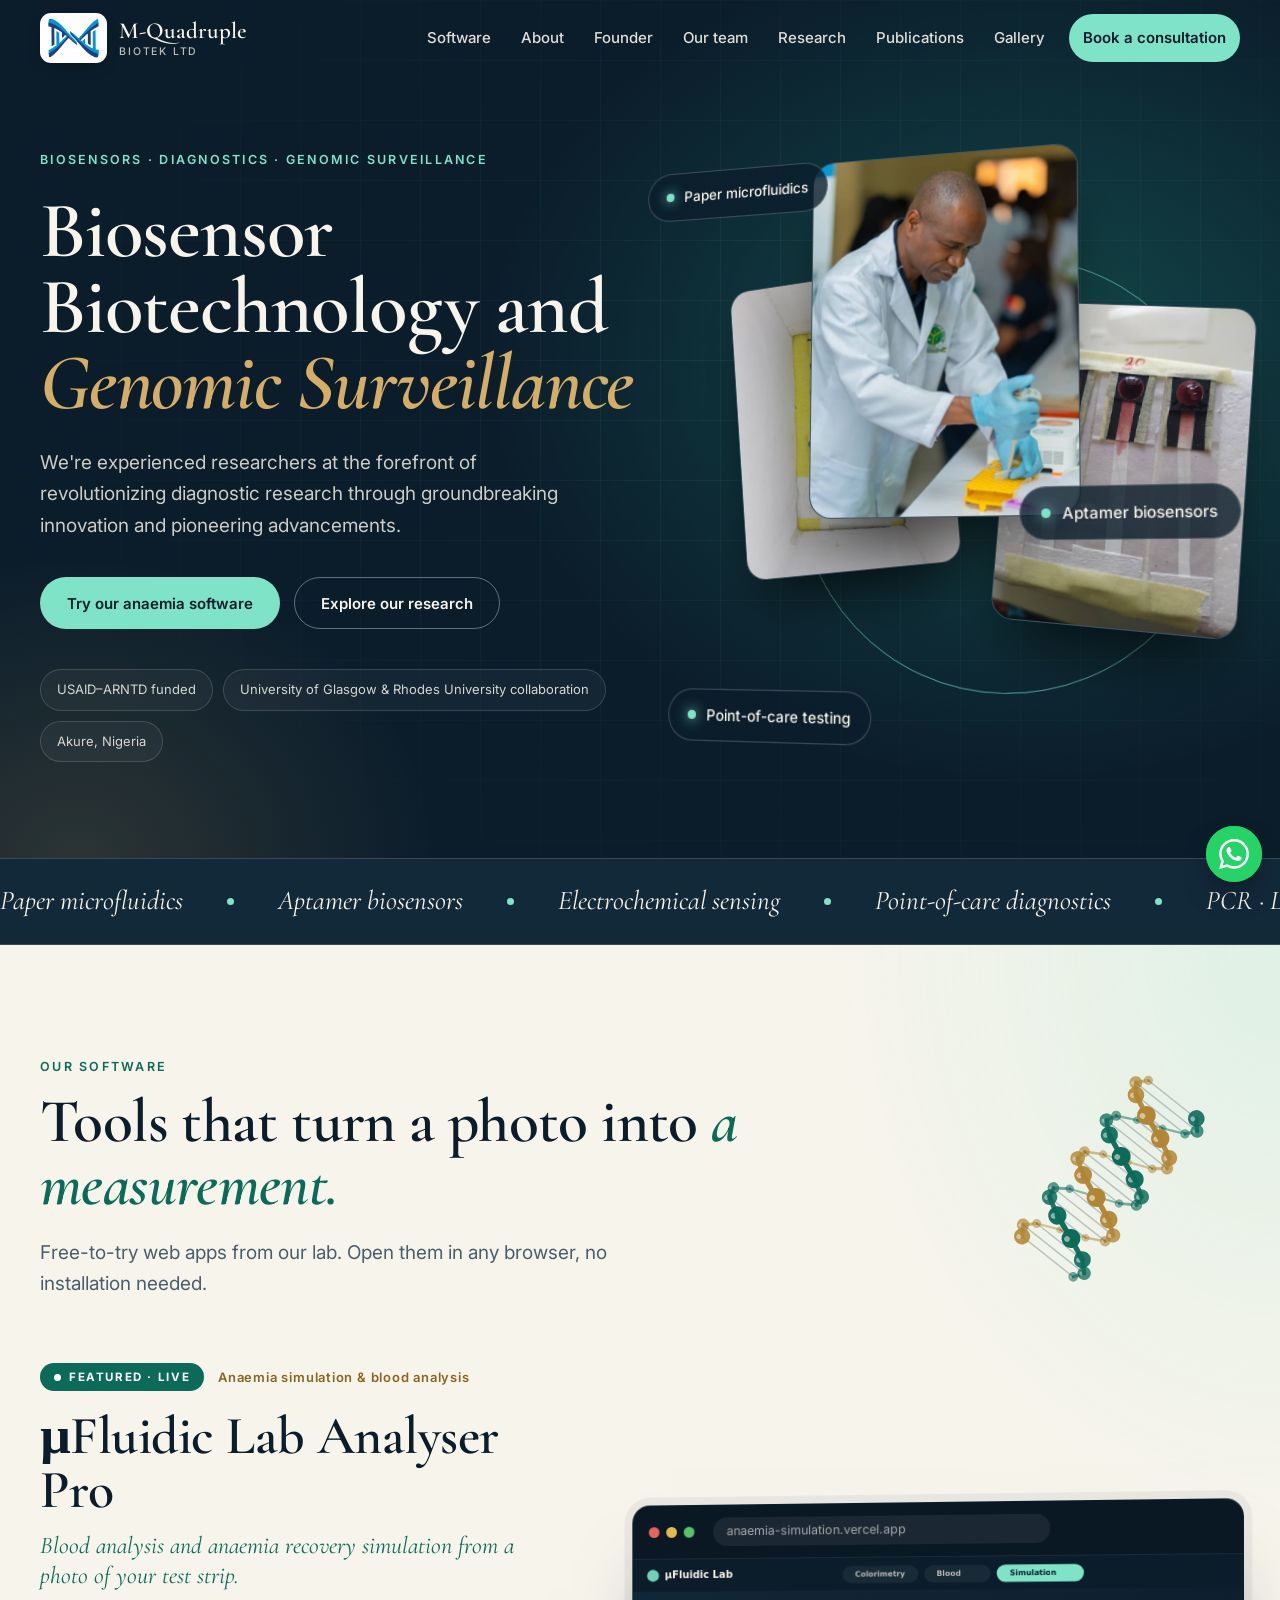
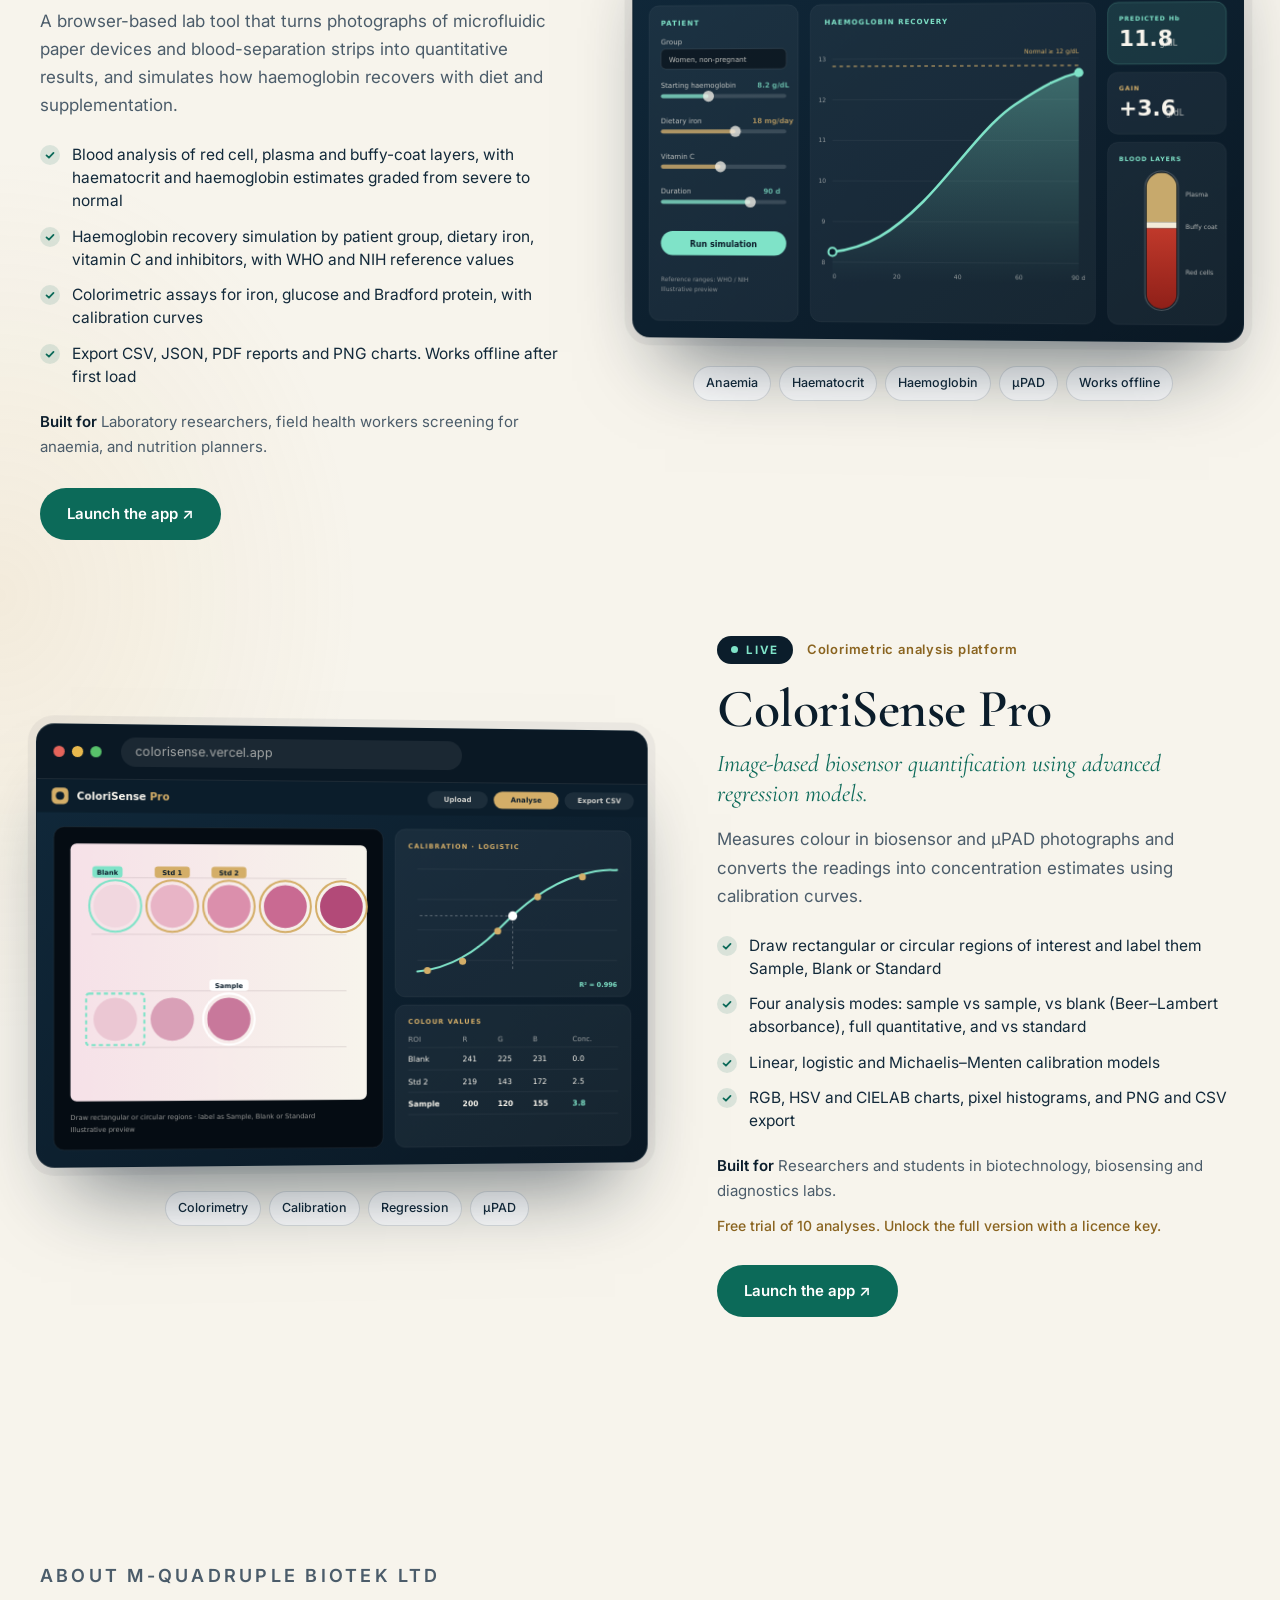
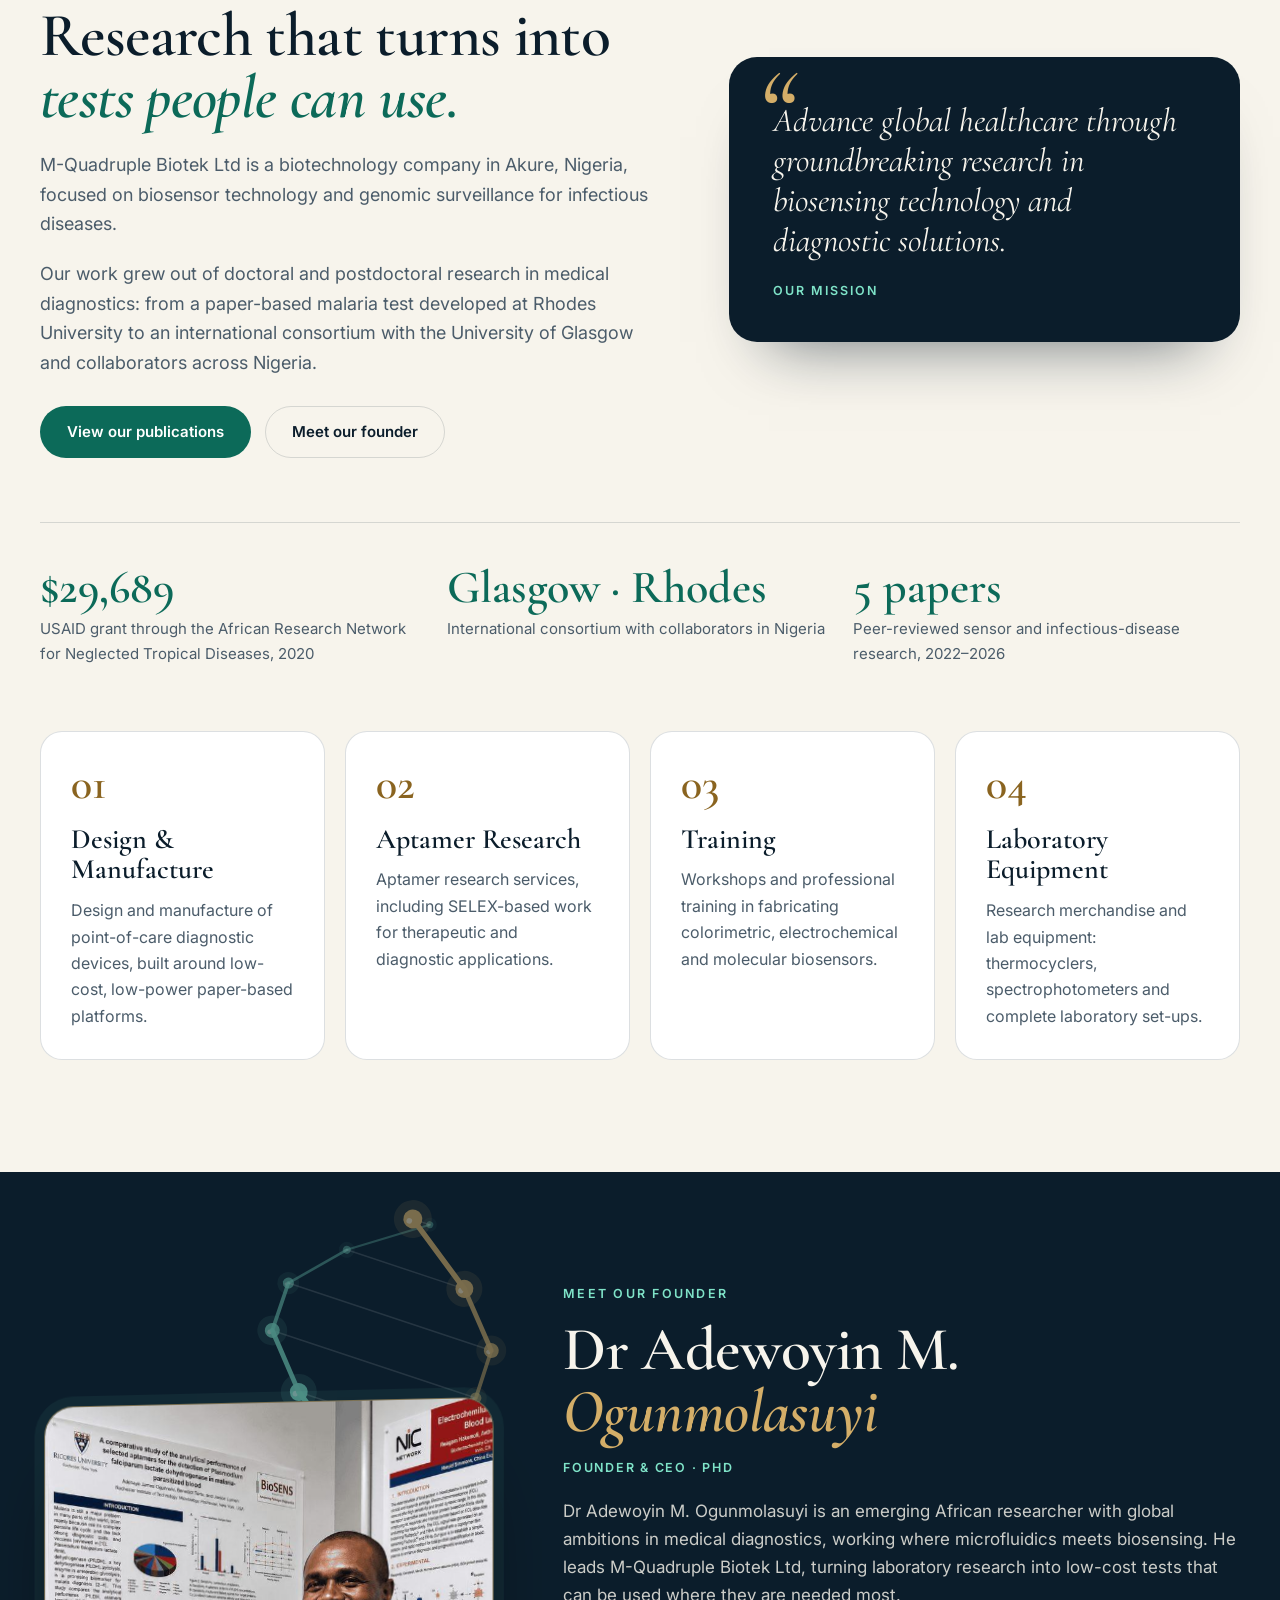
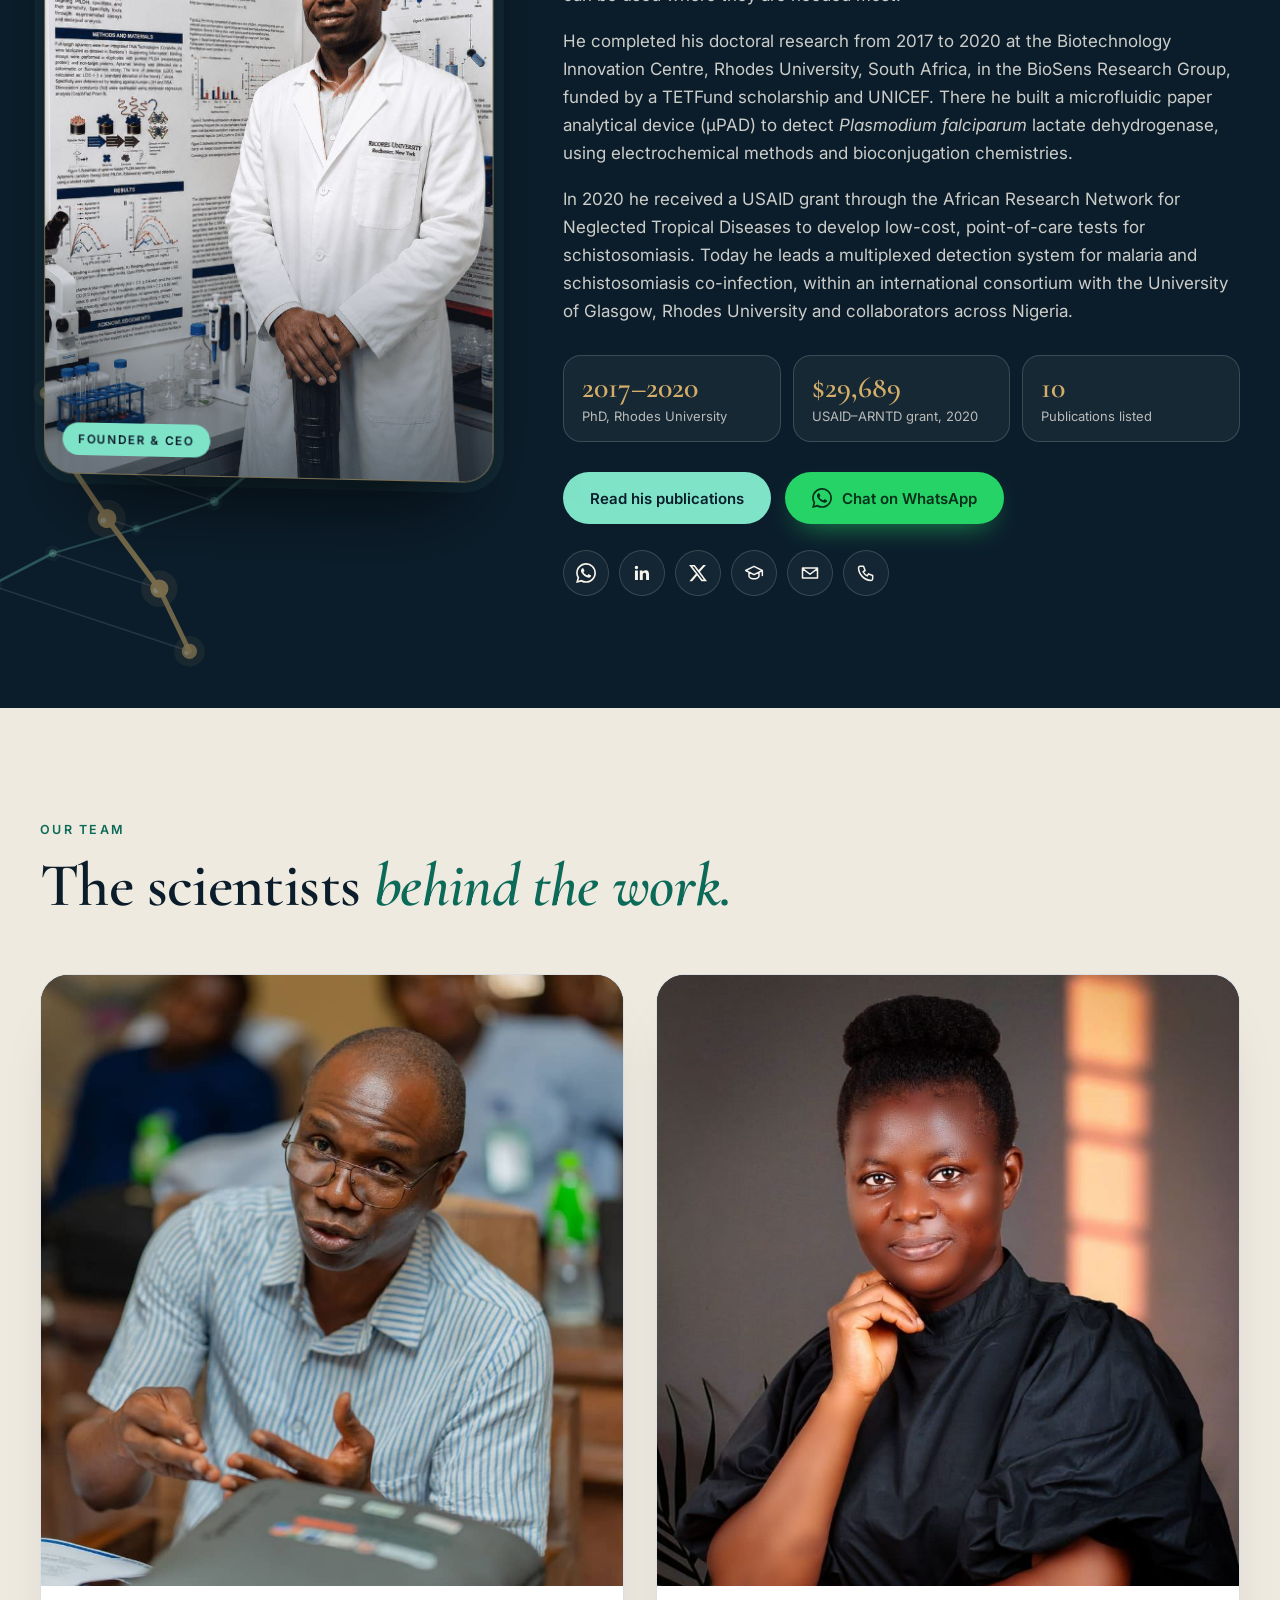
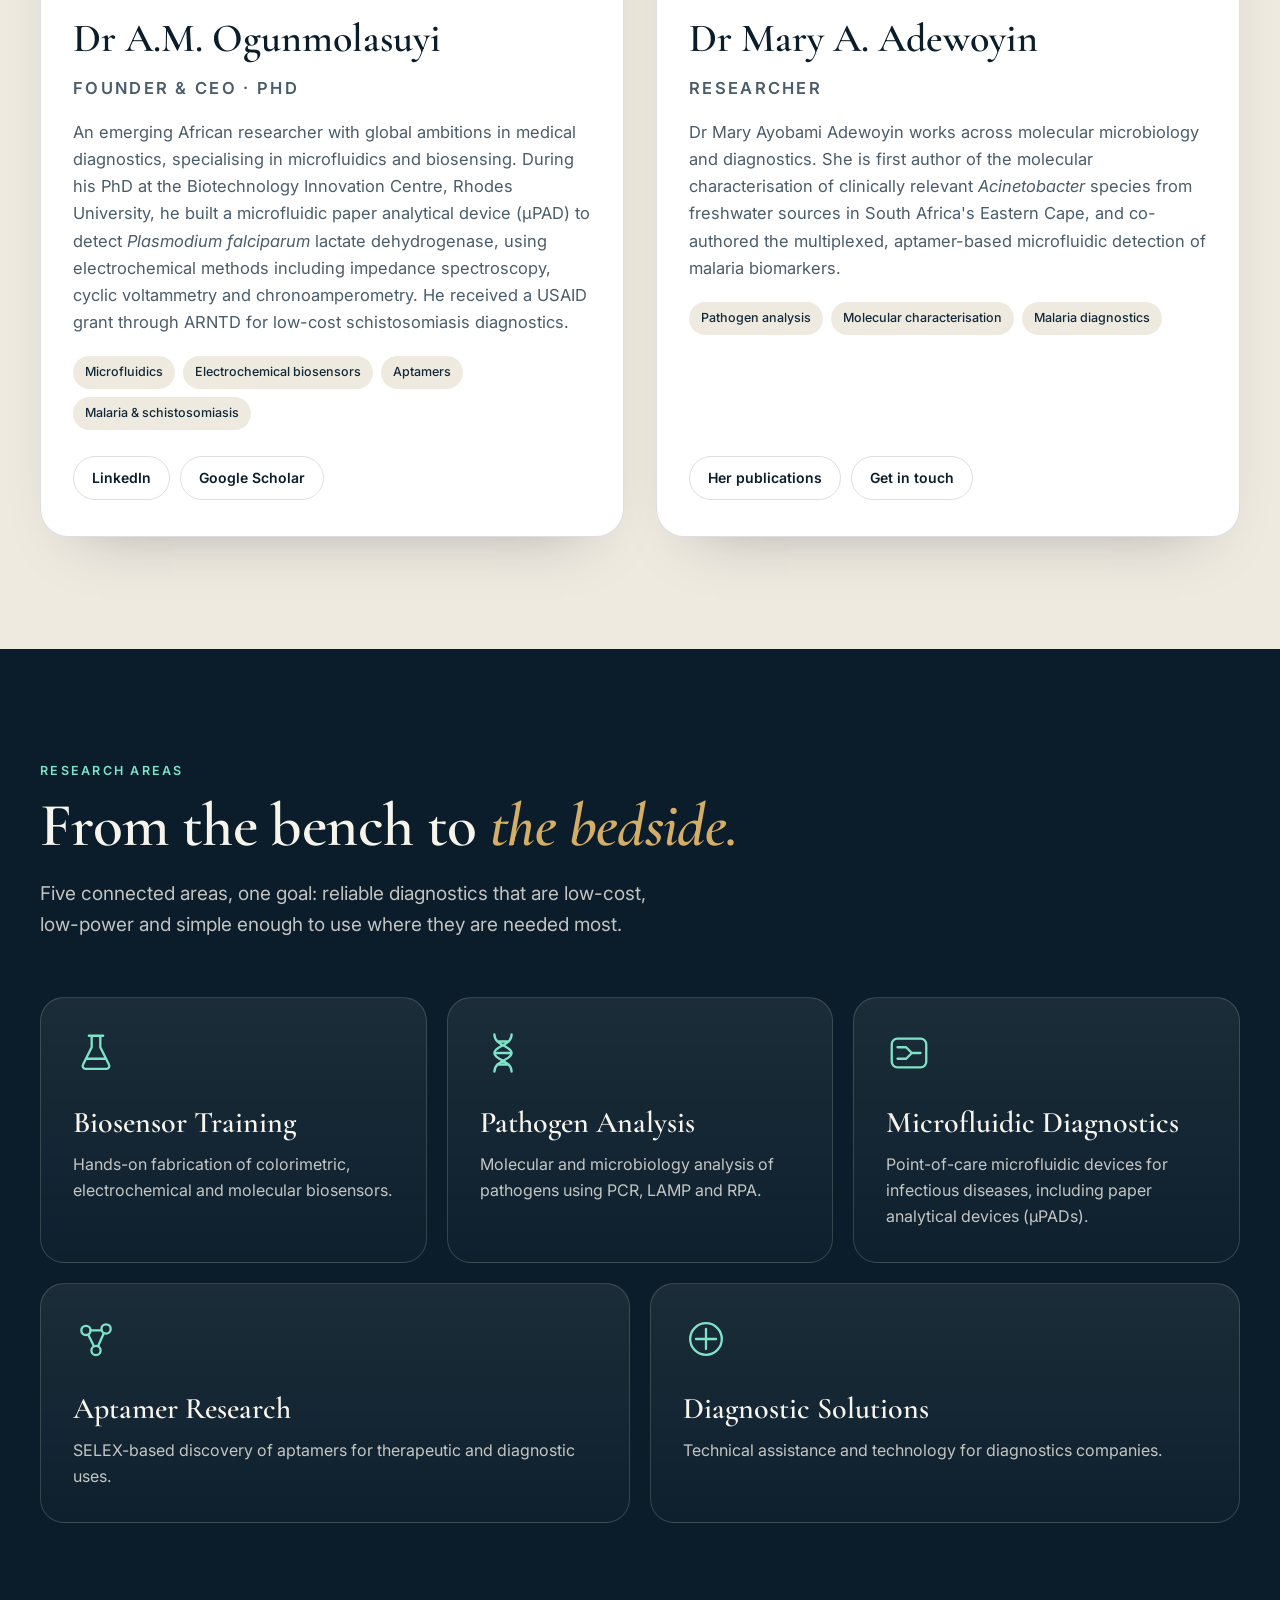
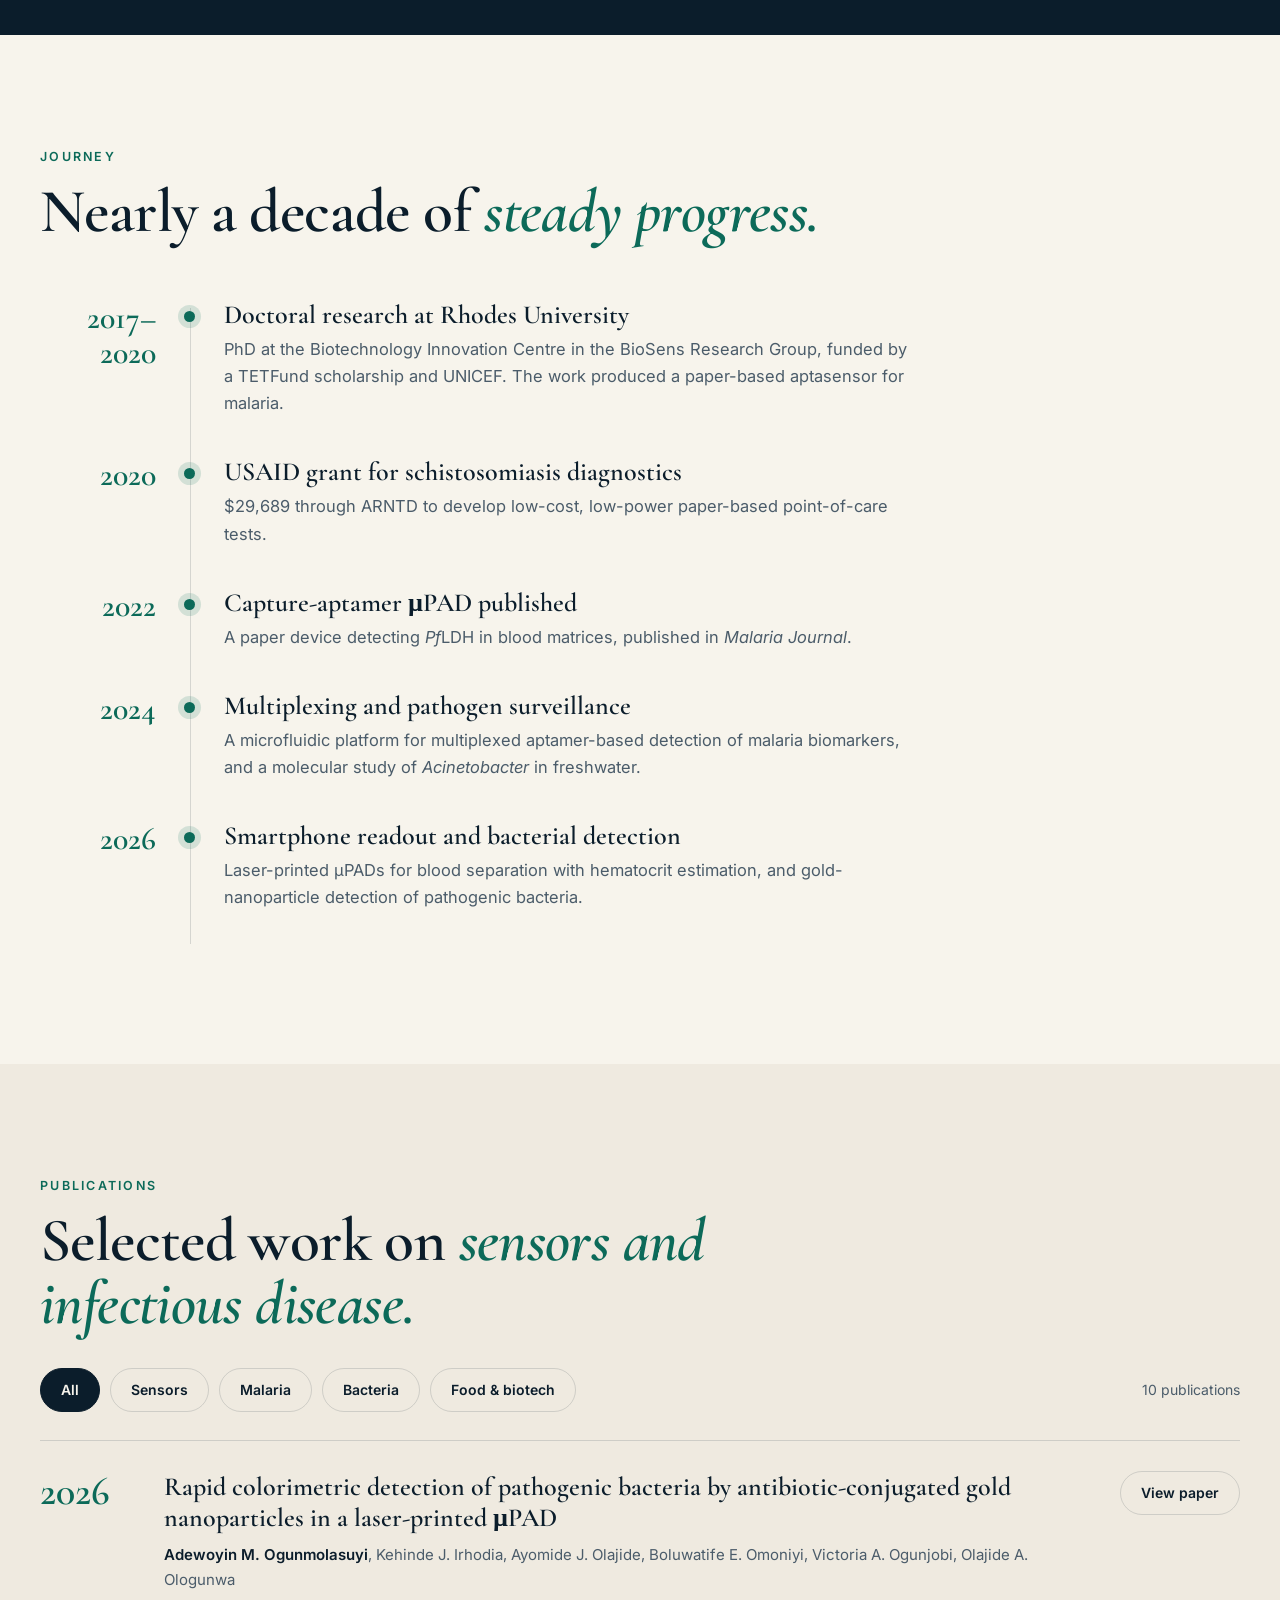
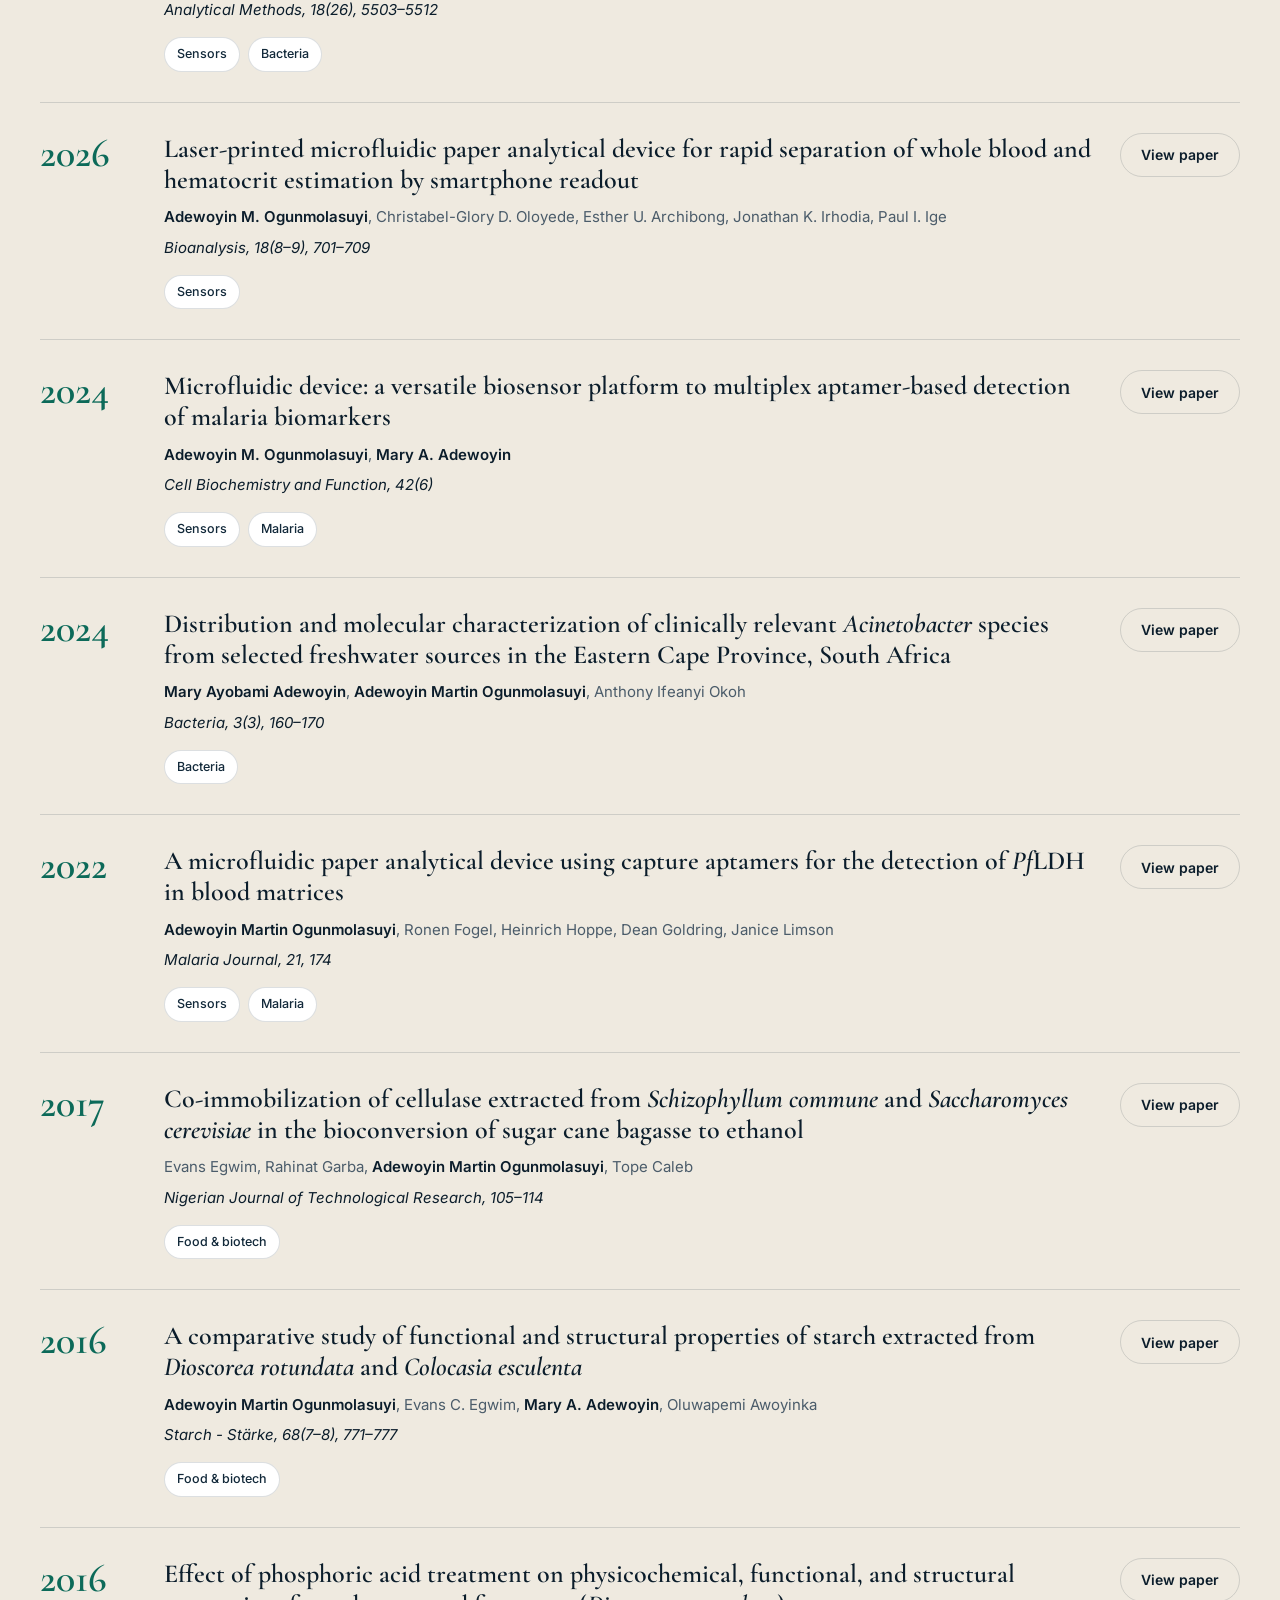
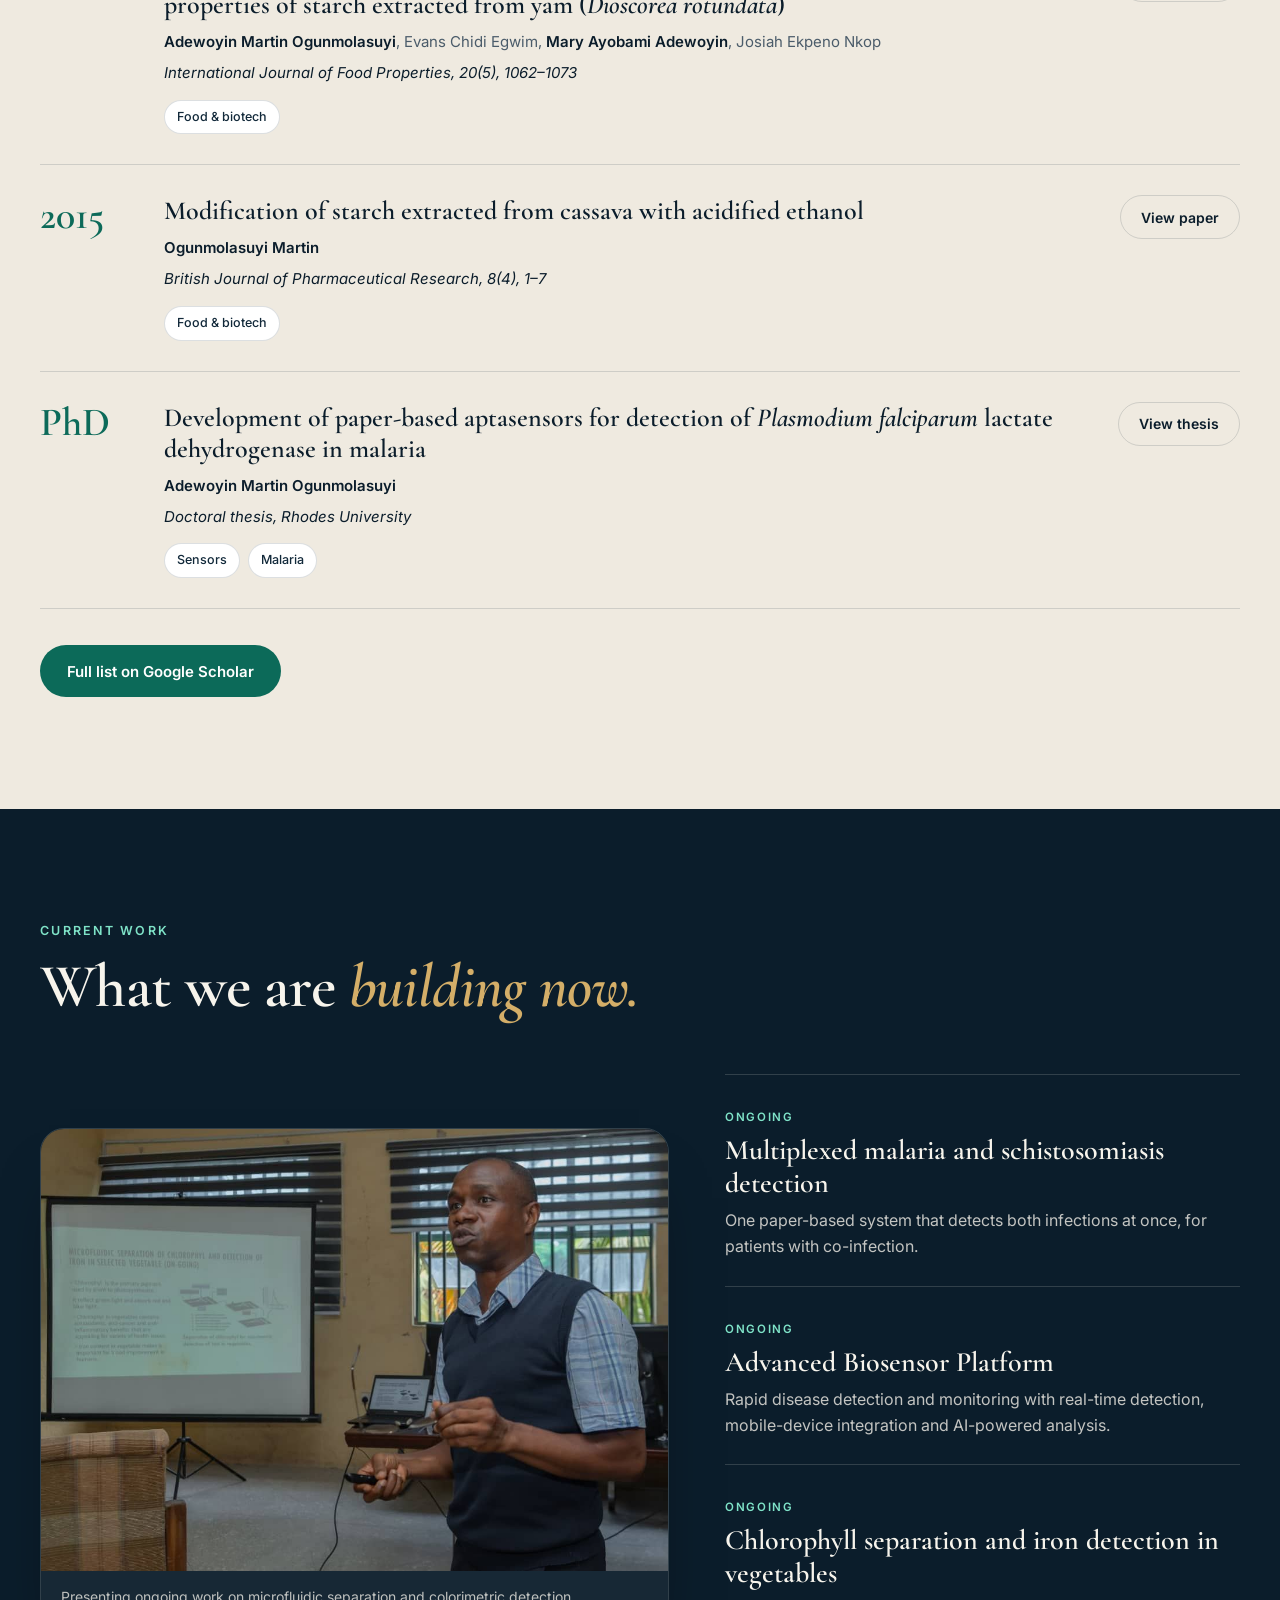
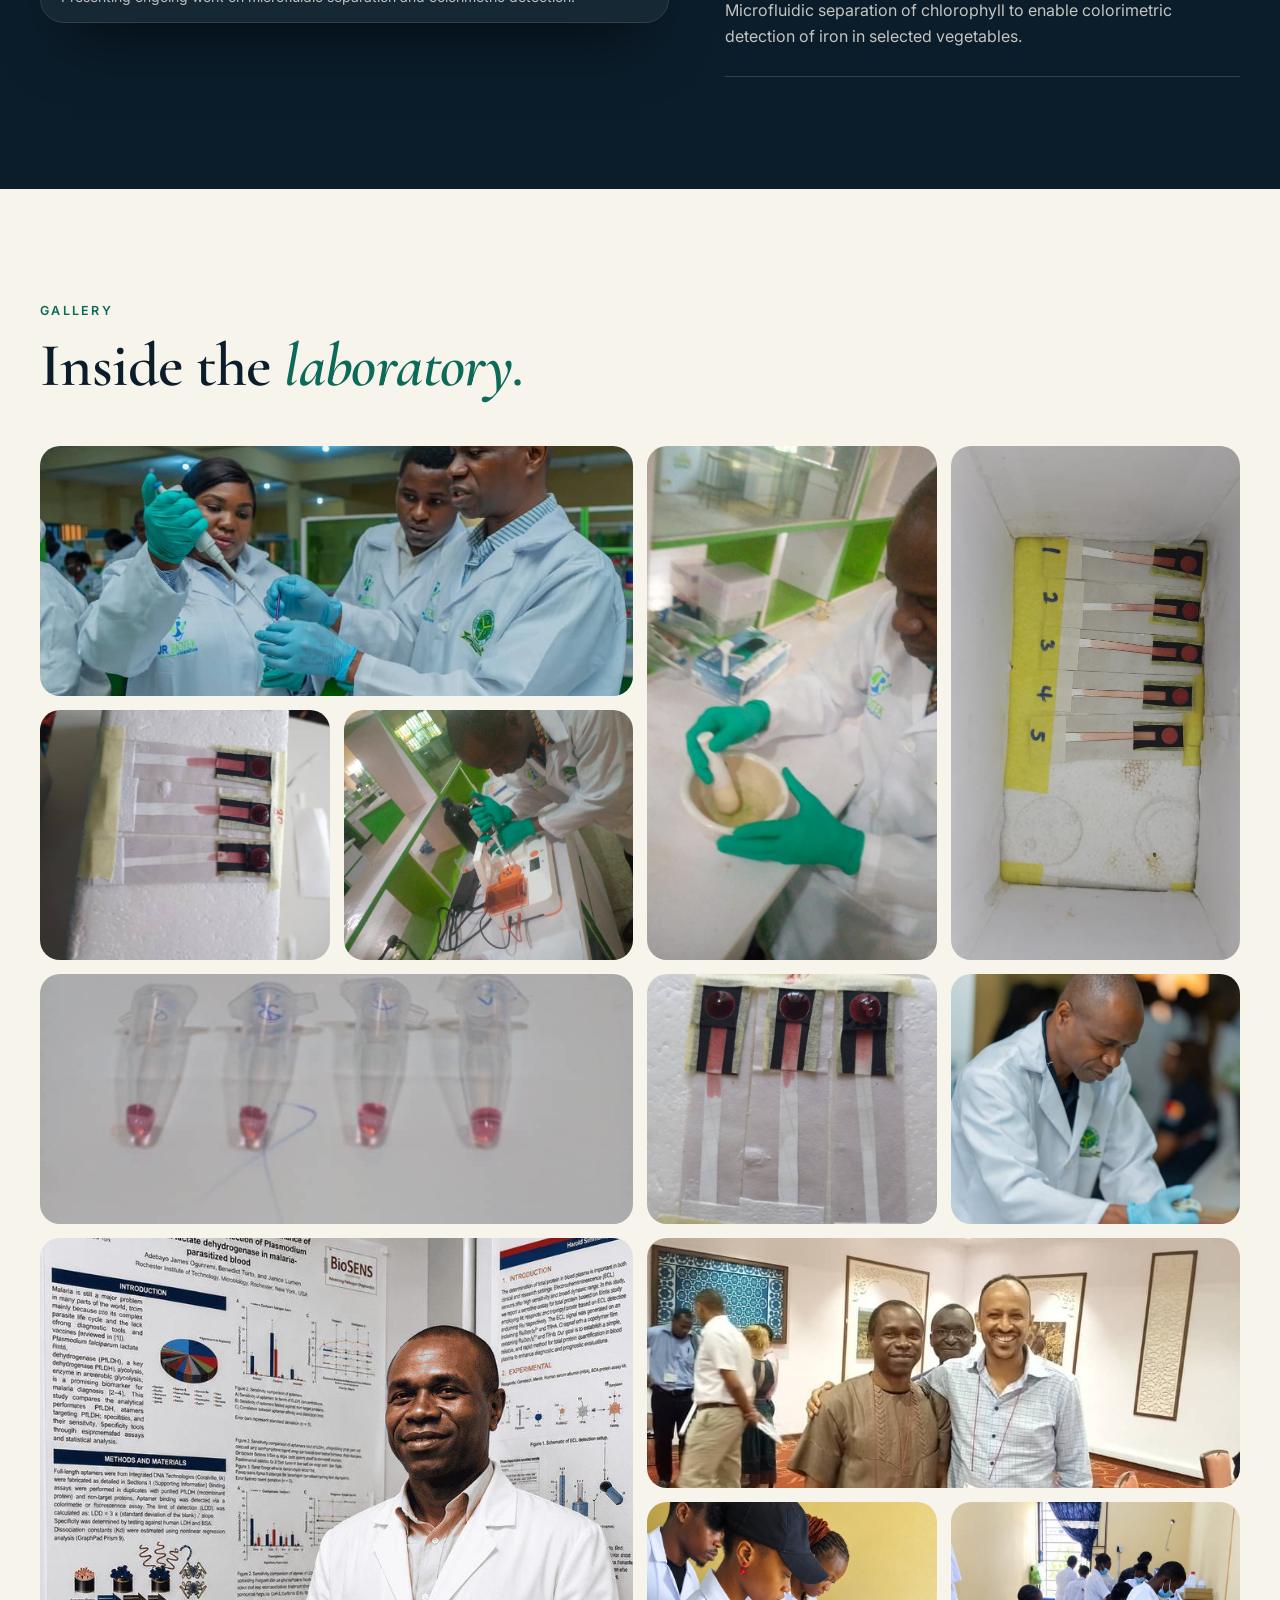
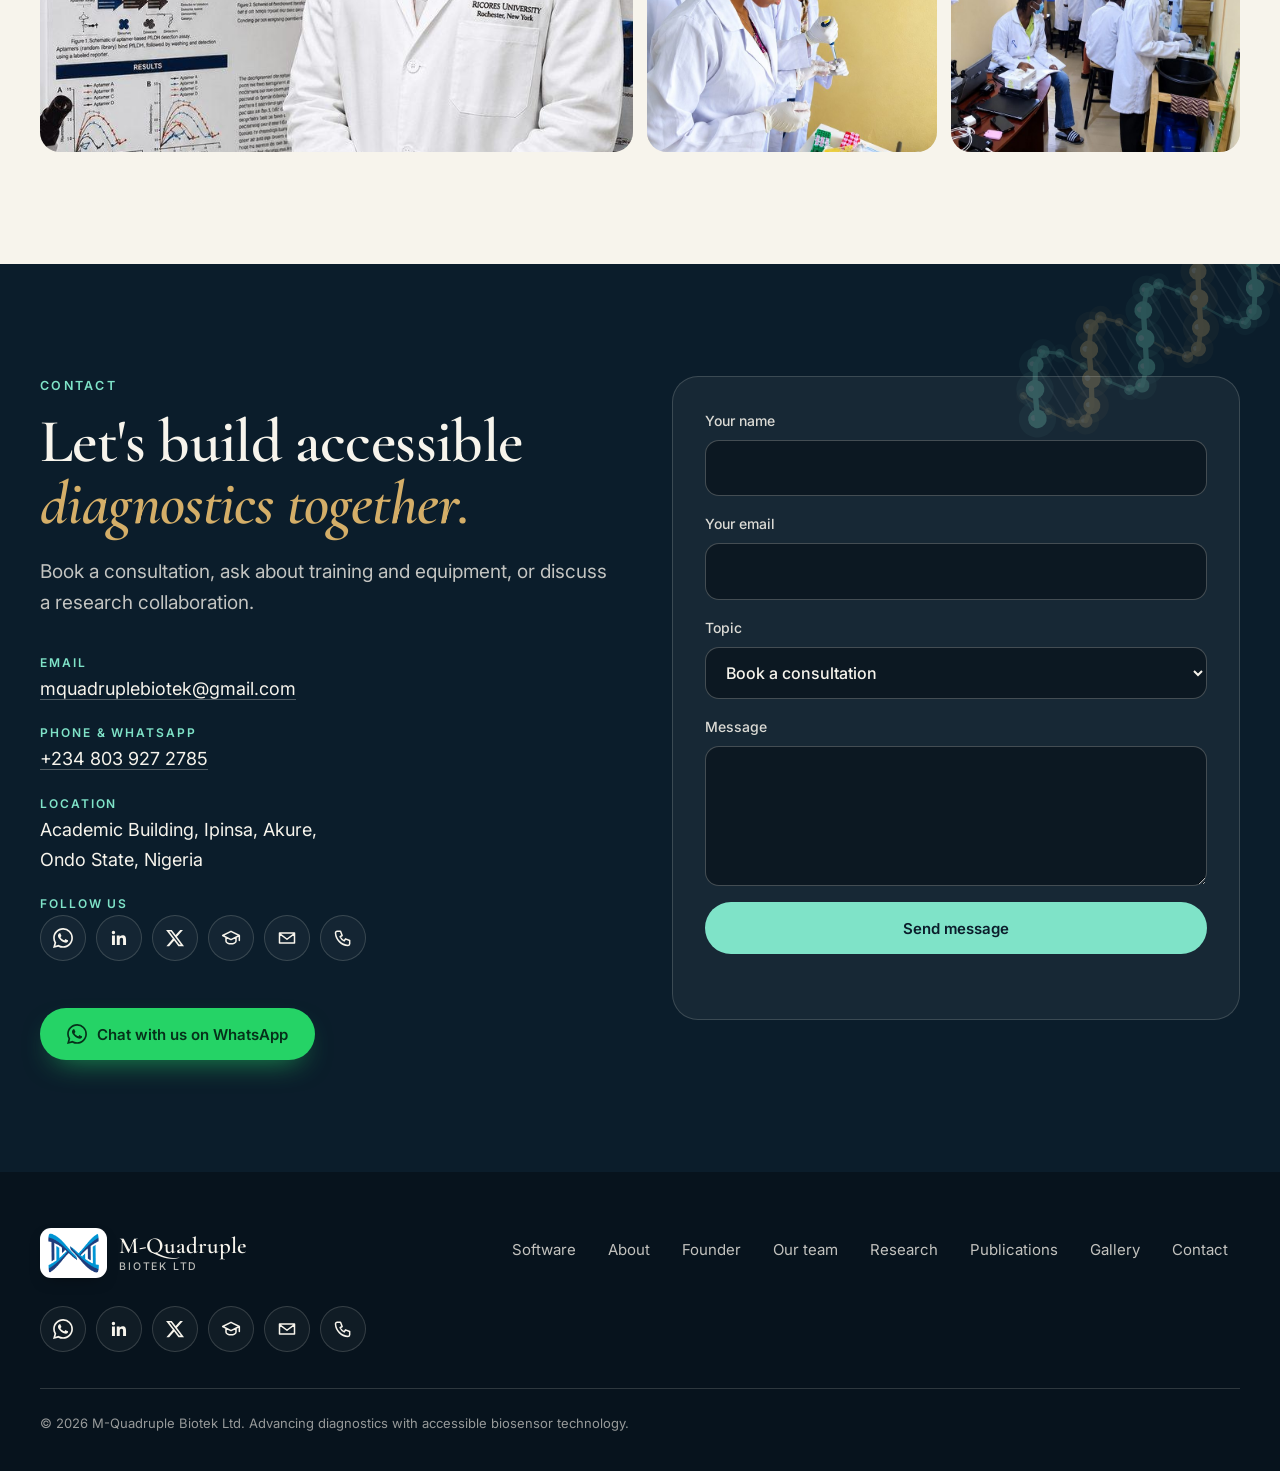
==== commit b31e7eee: "Add founder section, 10 publications, new logo/favicon, WhatsApp and social icons, hero text, more g" ====
--- a/index.html
+++ b/index.html
@@ -11,7 +11,10 @@
 <!-- For link previews, replace with the full address once your domain is live, e.g. https://yourname.com/assets/images/gallery-training.jpg -->
 <meta property="og:image" content="assets/images/gallery-training.jpg">
 <meta name="theme-color" content="#0B1D2B">
-<link rel="icon" href="assets/favicon.svg" type="image/svg+xml">
+<link rel="icon" href="assets/favicon.ico" sizes="any">
+<link rel="icon" href="assets/favicon-32.png" type="image/png" sizes="32x32">
+<link rel="icon" href="assets/favicon-192.png" type="image/png" sizes="192x192">
+<link rel="apple-touch-icon" href="assets/apple-touch-icon.png">
 <link rel="preconnect" href="https://fonts.googleapis.com">
 <link rel="preconnect" href="https://fonts.gstatic.com" crossorigin>
 <link rel="stylesheet" href="https://fonts.googleapis.com/css2?family=Cormorant+Garamond:ital,wght@0,500;0,600;1,500;1,600&family=Inter:wght@400;500;600&display=swap">
@@ -25,13 +28,14 @@
 <header class="site-header">
   <div class="wrap bar">
     <a class="brand" href="#top" aria-label="M-Quadruple Biotek, home">
-      <img src="assets/logo.svg" alt="" width="40" height="40">
+      <img src="assets/logo.png" alt="" width="52" height="41">
       <span>M-Quadruple<small>Biotek Ltd</small></span>
     </a>
     <button class="menu-btn" aria-label="Menu" aria-expanded="false" aria-controls="nav"><span></span><span></span><span></span></button>
     <nav class="nav" id="nav" aria-label="Main">
       <a href="#software">Software</a>
       <a href="#about">About</a>
+      <a href="#founder">Founder</a>
       <a href="#people">Our team</a>
       <a href="#research">Research</a>
       <a href="#publications">Publications</a>
@@ -48,8 +52,8 @@
   <div class="wrap hero-grid">
     <div>
       <p class="eyebrow">Biosensors &middot; Diagnostics &middot; Genomic surveillance</p>
-      <h1>Accessible biosensors for <em>infectious disease.</em></h1>
-      <p class="sub">The research partnership of Dr A.M. Ogunmolasuyi and Dr Mary A. Adewoyin, building paper-based microfluidic and aptamer biosensors to bring accurate testing for malaria, schistosomiasis and other infections closer to patients.</p>
+      <h1>Biosensor Biotechnology and <em>Genomic Surveillance</em></h1>
+      <p class="sub">We're experienced researchers at the forefront of revolutionizing diagnostic research through groundbreaking innovation and pioneering advancements.</p>
       <div class="actions">
         <a class="btn btn-mint" href="#software">Try our anaemia software</a>
         <a class="btn btn-line" href="#research">Explore our research</a>
@@ -98,7 +102,7 @@
         <h2 class="h2 rv">Tools that turn a photo into <em>a measurement.</em></h2>
         <p class="lead rv">Free-to-try web apps from our lab. Open them in any browser, no installation needed.</p>
       </div>
-      <canvas id="helix" class="helix" aria-hidden="true"></canvas>
+      <canvas class="helix" data-theme="light" data-rot="-0.9" aria-hidden="true"></canvas>
     </div>
 
     <div class="sw-list">
@@ -174,6 +178,7 @@
         <h2 class="h2">Research that turns into <em>tests people can use.</em></h2>
         <p>M-Quadruple Biotek Ltd is a biotechnology company in Akure, Nigeria, focused on biosensor technology and genomic surveillance for infectious diseases.</p>
         <p>Our work grew out of doctoral and postdoctoral research in medical diagnostics: from a paper-based malaria test developed at Rhodes University to an international consortium with the University of Glasgow and collaborators across Nigeria.</p>
+        <div class="actions"><a class="btn btn-green" href="#publications">View our publications</a><a class="btn btn-ghost" href="#founder">Meet our founder</a></div>
       </div>
       <div class="mission rv" style="--d:.1s">
         <blockquote>
@@ -194,6 +199,37 @@
       <article class="sv rv" style="--d:.08s"><div class="n">02</div><h3>Aptamer Research</h3><p>Aptamer research services, including SELEX-based work for therapeutic and diagnostic applications.</p></article>
       <article class="sv rv" style="--d:.16s"><div class="n">03</div><h3>Training</h3><p>Workshops and professional training in fabricating colorimetric, electrochemical and molecular biosensors.</p></article>
       <article class="sv rv" style="--d:.24s"><div class="n">04</div><h3>Laboratory Equipment</h3><p>Research merchandise and lab equipment: thermocyclers, spectrophotometers and complete laboratory set-ups.</p></article>
+    </div>
+  </div>
+</section>
+
+<!-- ============ FOUNDER ============ -->
+<section class="sec dark founder" id="founder">
+  <canvas class="helix helix-bg" data-theme="dark" data-rot="-1.25" aria-hidden="true"></canvas>
+  <div class="wrap founder-grid">
+    <div class="fphoto rv">
+      <div class="fframe">
+        <img src="assets/images/founder.jpg" alt="Dr Adewoyin M. Ogunmolasuyi, founder of M-Quadruple Biotek, in the laboratory" width="732" height="1100" loading="lazy">
+        <span class="fbadge">Founder &amp; CEO</span>
+      </div>
+    </div>
+    <div class="fcopy rv" style="--d:.1s">
+      <p class="eyebrow">Meet our founder</p>
+      <h2 class="h2">Dr Adewoyin M. <em>Ogunmolasuyi</em></h2>
+      <p class="role">Founder &amp; CEO &middot; PhD</p>
+      <p>Dr Adewoyin M. Ogunmolasuyi is an emerging African researcher with global ambitions in medical diagnostics, working where microfluidics meets biosensing. He leads M-Quadruple Biotek Ltd, turning laboratory research into low-cost tests that can be used where they are needed most.</p>
+      <p>He completed his doctoral research from 2017 to 2020 at the Biotechnology Innovation Centre, Rhodes University, South Africa, in the BioSens Research Group, funded by a TETFund scholarship and UNICEF. There he built a microfluidic paper analytical device (&micro;PAD) to detect <em>Plasmodium falciparum</em> lactate dehydrogenase, using electrochemical methods and bioconjugation chemistries.</p>
+      <p>In 2020 he received a USAID grant through the African Research Network for Neglected Tropical Diseases to develop low-cost, point-of-care tests for schistosomiasis. Today he leads a multiplexed detection system for malaria and schistosomiasis co-infection, within an international consortium with the University of Glasgow, Rhodes University and collaborators across Nigeria.</p>
+      <ul class="ffacts">
+        <li><b>2017&ndash;2020</b><span>PhD, Rhodes University</span></li>
+        <li><b>$29,689</b><span>USAID&ndash;ARNTD grant, 2020</span></li>
+        <li><b>10</b><span>Publications listed</span></li>
+      </ul>
+      <div class="actions">
+        <a class="btn btn-mint" href="#publications">Read his publications</a>
+        <a class="btn btn-wa" href="https://wa.me/2348039272785?text=Hello%20M-Quadruple%20Biotek%2C%20I%20would%20like%20to%20make%20an%20enquiry." target="_blank" rel="noopener"><svg viewBox="0 0 24 24" aria-hidden="true"><path d="M17.47 14.38c-.3-.15-1.76-.87-2.03-.97-.27-.1-.47-.15-.67.15-.2.3-.77.97-.94 1.17-.17.2-.35.22-.65.07-.3-.15-1.26-.46-2.4-1.48-.89-.79-1.49-1.77-1.66-2.07-.17-.3-.02-.46.13-.61.14-.13.3-.35.45-.52.15-.17.2-.3.3-.5.1-.2.05-.37-.03-.52-.07-.15-.67-1.61-.92-2.2-.24-.58-.49-.5-.67-.51h-.57c-.2 0-.52.07-.8.37-.27.3-1.04 1.02-1.04 2.48s1.07 2.88 1.22 3.08c.15.2 2.1 3.2 5.08 4.49.71.31 1.26.49 1.7.63.71.23 1.36.2 1.87.12.57-.08 1.76-.72 2-1.41.25-.7.25-1.29.17-1.41-.07-.12-.27-.2-.57-.35zM12.05 21.8h-.01a9.87 9.87 0 0 1-5.03-1.38l-.36-.21-3.74.98 1-3.65-.24-.37a9.86 9.86 0 0 1-1.51-5.26c0-5.45 4.44-9.88 9.89-9.88 2.64 0 5.12 1.03 6.99 2.9a9.82 9.82 0 0 1 2.89 6.99c0 5.45-4.44 9.88-9.88 9.88zM20.52 3.45A11.8 11.8 0 0 0 12.05 0C5.5 0 .16 5.34.16 11.89c0 2.1.55 4.14 1.59 5.95L.06 24l6.3-1.65a11.88 11.88 0 0 0 5.68 1.45h.01c6.55 0 11.89-5.34 11.89-11.89 0-3.18-1.24-6.16-3.48-8.4z"/></svg>Chat on WhatsApp</a>
+      </div>
+      <div class="social"><a href="https://wa.me/2348039272785?text=Hello%20M-Quadruple%20Biotek%2C%20I%20would%20like%20to%20make%20an%20enquiry." target="_blank" rel="noopener" aria-label="Chat on WhatsApp" title="WhatsApp"><svg viewBox="0 0 24 24" aria-hidden="true"><path d="M17.47 14.38c-.3-.15-1.76-.87-2.03-.97-.27-.1-.47-.15-.67.15-.2.3-.77.97-.94 1.17-.17.2-.35.22-.65.07-.3-.15-1.26-.46-2.4-1.48-.89-.79-1.49-1.77-1.66-2.07-.17-.3-.02-.46.13-.61.14-.13.3-.35.45-.52.15-.17.2-.3.3-.5.1-.2.05-.37-.03-.52-.07-.15-.67-1.61-.92-2.2-.24-.58-.49-.5-.67-.51h-.57c-.2 0-.52.07-.8.37-.27.3-1.04 1.02-1.04 2.48s1.07 2.88 1.22 3.08c.15.2 2.1 3.2 5.08 4.49.71.31 1.26.49 1.7.63.71.23 1.36.2 1.87.12.57-.08 1.76-.72 2-1.41.25-.7.25-1.29.17-1.41-.07-.12-.27-.2-.57-.35zM12.05 21.8h-.01a9.87 9.87 0 0 1-5.03-1.38l-.36-.21-3.74.98 1-3.65-.24-.37a9.86 9.86 0 0 1-1.51-5.26c0-5.45 4.44-9.88 9.89-9.88 2.64 0 5.12 1.03 6.99 2.9a9.82 9.82 0 0 1 2.89 6.99c0 5.45-4.44 9.88-9.88 9.88zM20.52 3.45A11.8 11.8 0 0 0 12.05 0C5.5 0 .16 5.34.16 11.89c0 2.1.55 4.14 1.59 5.95L.06 24l6.3-1.65a11.88 11.88 0 0 0 5.68 1.45h.01c6.55 0 11.89-5.34 11.89-11.89 0-3.18-1.24-6.16-3.48-8.4z"/></svg></a><a href="https://www.linkedin.com/in/adewoyin-ogunmolasuyi-phd-7495b8127" target="_blank" rel="noopener" aria-label="LinkedIn" title="LinkedIn"><svg viewBox="0 0 24 24" aria-hidden="true"><path d="M20.45 20.45h-3.56v-5.57c0-1.33-.03-3.04-1.85-3.04-1.86 0-2.14 1.45-2.14 2.94v5.67H9.34V9h3.41v1.56h.05c.48-.9 1.64-1.85 3.37-1.85 3.6 0 4.27 2.37 4.27 5.46v6.28zM5.34 7.43a2.06 2.06 0 1 1 0-4.12 2.06 2.06 0 0 1 0 4.12zM7.12 20.45H3.56V9h3.56v11.45z"/></svg></a><a href="https://twitter.com/mquadruple" target="_blank" rel="noopener" aria-label="X (Twitter)" title="X (Twitter)"><svg viewBox="0 0 24 24" aria-hidden="true"><path d="M18.244 2.25h3.308l-7.227 8.26 8.502 11.24H16.17l-5.214-6.817L4.99 21.75H1.68l7.73-8.835L1.254 2.25H8.08l4.713 6.231zm-1.161 17.52h1.833L7.084 4.126H5.117z"/></svg></a><a href="https://scholar.google.com/citations?user=0CtIxzgAAAAJ&amp;hl=en" target="_blank" rel="noopener" aria-label="Google Scholar" title="Google Scholar"><svg class="st" viewBox="0 0 24 24" aria-hidden="true"><path d="M2 9l10-5 10 5-10 5zM6 11.5V16c0 1.5 3 3 6 3s6-1.5 6-3v-4.5M22 9v6"/></svg></a><a href="mailto:mquadruplebiotek@gmail.com" aria-label="Email" title="Email"><svg class="st" viewBox="0 0 24 24" aria-hidden="true"><path d="M3 6h18v12H3zM3.5 7l8.5 6.5L20.5 7"/></svg></a><a href="tel:+2348039272785" aria-label="Call" title="Call"><svg class="st" viewBox="0 0 24 24" aria-hidden="true"><path d="M5 4h4l2 5-2.5 1.5a11 11 0 0 0 5 5L15 13l5 2v4a2 2 0 0 1-2 2A16 16 0 0 1 3 6a2 2 0 0 1 2-2z"/></svg></a></div>
     </div>
   </div>
 </section>
@@ -295,7 +331,8 @@
       <button class="chip" data-filter="sensors" aria-pressed="false">Sensors</button>
       <button class="chip" data-filter="malaria" aria-pressed="false">Malaria</button>
       <button class="chip" data-filter="bacteria" aria-pressed="false">Bacteria</button>
-      <span class="count" id="pub-count" aria-live="polite">6 publications</span>
+      <button class="chip" data-filter="food" aria-pressed="false">Food &amp; biotech</button>
+      <span class="count" id="pub-count" aria-live="polite">10 publications</span>
     </div>
 
     <div class="pubs">
@@ -352,6 +389,50 @@
           <ul class="tags"><li>Sensors</li><li>Malaria</li></ul>
         </div>
         <a class="btn btn-ghost" href="https://doi.org/10.1186/s12936-022-04187-6" target="_blank" rel="noopener">View paper</a>
+      </article>
+
+      <article class="pub" data-tags="food">
+        <div class="yr">2017</div>
+        <div>
+          <h3>Co-immobilization of cellulase extracted from <em>Schizophyllum commune</em> and <em>Saccharomyces cerevisiae</em> in the bioconversion of sugar cane bagasse to ethanol</h3>
+          <p class="au">Evans Egwim, Rahinat Garba, <b>Adewoyin Martin Ogunmolasuyi</b>, Tope Caleb</p>
+          <p class="jr">Nigerian Journal of Technological Research, 105&ndash;114</p>
+          <ul class="tags"><li>Food &amp; biotech</li></ul>
+        </div>
+        <a class="btn btn-ghost" href="https://doi.org/10.4314/njtr.v12i1.9" target="_blank" rel="noopener">View paper</a>
+      </article>
+
+      <article class="pub" data-tags="food">
+        <div class="yr">2016</div>
+        <div>
+          <h3>A comparative study of functional and structural properties of starch extracted from <em>Dioscorea rotundata</em> and <em>Colocasia esculenta</em></h3>
+          <p class="au"><b>Adewoyin Martin Ogunmolasuyi</b>, Evans C. Egwim, <b>Mary A. Adewoyin</b>, Oluwapemi Awoyinka</p>
+          <p class="jr">Starch - St&auml;rke, 68(7&ndash;8), 771&ndash;777</p>
+          <ul class="tags"><li>Food &amp; biotech</li></ul>
+        </div>
+        <a class="btn btn-ghost" href="https://doi.org/10.1002/star.201500280" target="_blank" rel="noopener">View paper</a>
+      </article>
+
+      <article class="pub" data-tags="food">
+        <div class="yr">2016</div>
+        <div>
+          <h3>Effect of phosphoric acid treatment on physicochemical, functional, and structural properties of starch extracted from yam (<em>Dioscorea rotundata</em>)</h3>
+          <p class="au"><b>Adewoyin Martin Ogunmolasuyi</b>, Evans Chidi Egwim, <b>Mary Ayobami Adewoyin</b>, Josiah Ekpeno Nkop</p>
+          <p class="jr">International Journal of Food Properties, 20(5), 1062&ndash;1073</p>
+          <ul class="tags"><li>Food &amp; biotech</li></ul>
+        </div>
+        <a class="btn btn-ghost" href="https://doi.org/10.1080/10942912.2016.1199035" target="_blank" rel="noopener">View paper</a>
+      </article>
+
+      <article class="pub" data-tags="food">
+        <div class="yr">2015</div>
+        <div>
+          <h3>Modification of starch extracted from cassava with acidified ethanol</h3>
+          <p class="au"><b>Ogunmolasuyi Martin</b></p>
+          <p class="jr">British Journal of Pharmaceutical Research, 8(4), 1&ndash;7</p>
+          <ul class="tags"><li>Food &amp; biotech</li></ul>
+        </div>
+        <a class="btn btn-ghost" href="https://doi.org/10.9734/bjpr/2015/16303" target="_blank" rel="noopener">View paper</a>
       </article>
 
       <article class="pub" data-tags="sensors malaria">
@@ -407,12 +488,17 @@
       <button class="gt w2 rv" data-full="assets/images/gallery-assay-tubes.jpg" data-alt="Four labelled tubes with pink colorimetric assay results" data-cap="Colorimetric assay tubes"><img src="assets/images/gallery-assay-tubes.jpg" alt="Four labelled tubes with pink colorimetric assay results" width="768" height="1024" loading="lazy" style="object-position:50% 18%"><span>Colorimetric assay tubes</span></button>
       <button class="gt rv" data-full="assets/images/hero-3.jpg" data-alt="Three paper microfluidic strips carrying blood samples" data-cap="Whole-blood samples on paper strips"><img src="assets/images/hero-3.jpg" alt="Three paper microfluidic strips carrying blood samples" width="810" height="1080" loading="lazy"><span>Whole-blood samples on paper strips</span></button>
       <button class="gt rv" data-full="assets/images/hero-2.jpg" data-alt="A researcher loading a sample with a pipette" data-cap="Loading a sample"><img src="assets/images/hero-2.jpg" alt="A researcher loading a sample with a pipette" width="584" height="876" loading="lazy" style="object-position:50% 30%"><span>Loading a sample</span></button>
+      <button class="gt w2 r2 rv" data-full="assets/images/founder.jpg" data-alt="Dr Adewoyin M. Ogunmolasuyi in a laboratory coat" data-cap="Our founder in the laboratory"><img src="assets/images/founder.jpg" alt="Dr Adewoyin M. Ogunmolasuyi in a laboratory coat" width="732" height="1100" loading="lazy" style="object-position:50% 22%"><span>Our founder in the laboratory</span></button>
+      <button class="gt w2 rv" data-full="assets/images/gallery-conference.jpg" data-alt="Dr Ogunmolasuyi with colleagues at an international conference" data-cap="At a conference outside Nigeria"><img src="assets/images/gallery-conference.jpg" alt="Dr Ogunmolasuyi with colleagues at an international conference" width="828" height="621" loading="lazy" style="object-position:50% 35%"><span>At a conference outside Nigeria</span></button>
+      <button class="gt rv" data-full="assets/images/gallery-pipetting.jpg" data-alt="Researchers in white coats loading samples with pipettes" data-cap="Bench work in the laboratory"><img src="assets/images/gallery-pipetting.jpg" alt="Researchers in white coats loading samples with pipettes" width="750" height="1000" loading="lazy" style="object-position:50% 28%"><span>Bench work in the laboratory</span></button>
+      <button class="gt rv" data-full="assets/images/gallery-lab-room.jpg" data-alt="Team members working at the benches in the laboratory" data-cap="The team at work in the laboratory"><img src="assets/images/gallery-lab-room.jpg" alt="Team members working at the benches in the laboratory" width="750" height="1000" loading="lazy" style="object-position:50% 55%"><span>The team at work in the laboratory</span></button>
     </div>
   </div>
 </section>
 
 <!-- ============ CONTACT ============ -->
-<section class="sec dark" id="contact">
+<section class="sec dark contact" id="contact">
+  <canvas class="helix helix-corner" data-theme="dark" data-rot="-0.55" aria-hidden="true"></canvas>
   <div class="wrap contact-grid">
     <div class="rv">
       <p class="eyebrow">Contact</p>
@@ -420,9 +506,11 @@
       <p class="lead">Book a consultation, ask about training and equipment, or discuss a research collaboration.</p>
       <dl class="cl">
         <div><dt>Email</dt><dd><a href="mailto:mquadruplebiotek@gmail.com">mquadruplebiotek@gmail.com</a></dd></div>
+        <div><dt>Phone &amp; WhatsApp</dt><dd><a href="tel:+2348039272785">+234 803 927 2785</a></dd></div>
         <div><dt>Location</dt><dd>Academic Building, Ipinsa, Akure,<br>Ondo State, Nigeria</dd></div>
-        <div><dt>Elsewhere</dt><dd><a href="https://www.linkedin.com/in/adewoyin-ogunmolasuyi-phd-7495b8127" target="_blank" rel="noopener">LinkedIn</a> &nbsp;&middot;&nbsp; <a href="https://scholar.google.com/citations?user=0CtIxzgAAAAJ&amp;hl=en" target="_blank" rel="noopener">Google Scholar</a></dd></div>
+        <div><dt>Follow us</dt><dd><div class="social"><a href="https://wa.me/2348039272785?text=Hello%20M-Quadruple%20Biotek%2C%20I%20would%20like%20to%20make%20an%20enquiry." target="_blank" rel="noopener" aria-label="Chat on WhatsApp" title="WhatsApp"><svg viewBox="0 0 24 24" aria-hidden="true"><path d="M17.47 14.38c-.3-.15-1.76-.87-2.03-.97-.27-.1-.47-.15-.67.15-.2.3-.77.97-.94 1.17-.17.2-.35.22-.65.07-.3-.15-1.26-.46-2.4-1.48-.89-.79-1.49-1.77-1.66-2.07-.17-.3-.02-.46.13-.61.14-.13.3-.35.45-.52.15-.17.2-.3.3-.5.1-.2.05-.37-.03-.52-.07-.15-.67-1.61-.92-2.2-.24-.58-.49-.5-.67-.51h-.57c-.2 0-.52.07-.8.37-.27.3-1.04 1.02-1.04 2.48s1.07 2.88 1.22 3.08c.15.2 2.1 3.2 5.08 4.49.71.31 1.26.49 1.7.63.71.23 1.36.2 1.87.12.57-.08 1.76-.72 2-1.41.25-.7.25-1.29.17-1.41-.07-.12-.27-.2-.57-.35zM12.05 21.8h-.01a9.87 9.87 0 0 1-5.03-1.38l-.36-.21-3.74.98 1-3.65-.24-.37a9.86 9.86 0 0 1-1.51-5.26c0-5.45 4.44-9.88 9.89-9.88 2.64 0 5.12 1.03 6.99 2.9a9.82 9.82 0 0 1 2.89 6.99c0 5.45-4.44 9.88-9.88 9.88zM20.52 3.45A11.8 11.8 0 0 0 12.05 0C5.5 0 .16 5.34.16 11.89c0 2.1.55 4.14 1.59 5.95L.06 24l6.3-1.65a11.88 11.88 0 0 0 5.68 1.45h.01c6.55 0 11.89-5.34 11.89-11.89 0-3.18-1.24-6.16-3.48-8.4z"/></svg></a><a href="https://www.linkedin.com/in/adewoyin-ogunmolasuyi-phd-7495b8127" target="_blank" rel="noopener" aria-label="LinkedIn" title="LinkedIn"><svg viewBox="0 0 24 24" aria-hidden="true"><path d="M20.45 20.45h-3.56v-5.57c0-1.33-.03-3.04-1.85-3.04-1.86 0-2.14 1.45-2.14 2.94v5.67H9.34V9h3.41v1.56h.05c.48-.9 1.64-1.85 3.37-1.85 3.6 0 4.27 2.37 4.27 5.46v6.28zM5.34 7.43a2.06 2.06 0 1 1 0-4.12 2.06 2.06 0 0 1 0 4.12zM7.12 20.45H3.56V9h3.56v11.45z"/></svg></a><a href="https://twitter.com/mquadruple" target="_blank" rel="noopener" aria-label="X (Twitter)" title="X (Twitter)"><svg viewBox="0 0 24 24" aria-hidden="true"><path d="M18.244 2.25h3.308l-7.227 8.26 8.502 11.24H16.17l-5.214-6.817L4.99 21.75H1.68l7.73-8.835L1.254 2.25H8.08l4.713 6.231zm-1.161 17.52h1.833L7.084 4.126H5.117z"/></svg></a><a href="https://scholar.google.com/citations?user=0CtIxzgAAAAJ&amp;hl=en" target="_blank" rel="noopener" aria-label="Google Scholar" title="Google Scholar"><svg class="st" viewBox="0 0 24 24" aria-hidden="true"><path d="M2 9l10-5 10 5-10 5zM6 11.5V16c0 1.5 3 3 6 3s6-1.5 6-3v-4.5M22 9v6"/></svg></a><a href="mailto:mquadruplebiotek@gmail.com" aria-label="Email" title="Email"><svg class="st" viewBox="0 0 24 24" aria-hidden="true"><path d="M3 6h18v12H3zM3.5 7l8.5 6.5L20.5 7"/></svg></a><a href="tel:+2348039272785" aria-label="Call" title="Call"><svg class="st" viewBox="0 0 24 24" aria-hidden="true"><path d="M5 4h4l2 5-2.5 1.5a11 11 0 0 0 5 5L15 13l5 2v4a2 2 0 0 1-2 2A16 16 0 0 1 3 6a2 2 0 0 1 2-2z"/></svg></a></div></dd></div>
       </dl>
+      <a class="btn btn-wa wa-big" href="https://wa.me/2348039272785?text=Hello%20M-Quadruple%20Biotek%2C%20I%20would%20like%20to%20make%20an%20enquiry." target="_blank" rel="noopener"><svg viewBox="0 0 24 24" aria-hidden="true"><path d="M17.47 14.38c-.3-.15-1.76-.87-2.03-.97-.27-.1-.47-.15-.67.15-.2.3-.77.97-.94 1.17-.17.2-.35.22-.65.07-.3-.15-1.26-.46-2.4-1.48-.89-.79-1.49-1.77-1.66-2.07-.17-.3-.02-.46.13-.61.14-.13.3-.35.45-.52.15-.17.2-.3.3-.5.1-.2.05-.37-.03-.52-.07-.15-.67-1.61-.92-2.2-.24-.58-.49-.5-.67-.51h-.57c-.2 0-.52.07-.8.37-.27.3-1.04 1.02-1.04 2.48s1.07 2.88 1.22 3.08c.15.2 2.1 3.2 5.08 4.49.71.31 1.26.49 1.7.63.71.23 1.36.2 1.87.12.57-.08 1.76-.72 2-1.41.25-.7.25-1.29.17-1.41-.07-.12-.27-.2-.57-.35zM12.05 21.8h-.01a9.87 9.87 0 0 1-5.03-1.38l-.36-.21-3.74.98 1-3.65-.24-.37a9.86 9.86 0 0 1-1.51-5.26c0-5.45 4.44-9.88 9.89-9.88 2.64 0 5.12 1.03 6.99 2.9a9.82 9.82 0 0 1 2.89 6.99c0 5.45-4.44 9.88-9.88 9.88zM20.52 3.45A11.8 11.8 0 0 0 12.05 0C5.5 0 .16 5.34.16 11.89c0 2.1.55 4.14 1.59 5.95L.06 24l6.3-1.65a11.88 11.88 0 0 0 5.68 1.45h.01c6.55 0 11.89-5.34 11.89-11.89 0-3.18-1.24-6.16-3.48-8.4z"/></svg>Chat with us on WhatsApp</a>
     </div>
 
     <form class="form rv" id="contact-form" data-to="mquadruplebiotek@gmail.com" action="mailto:mquadruplebiotek@gmail.com" method="post" enctype="text/plain" style="--d:.1s">
@@ -450,14 +538,18 @@
 <footer class="foot">
   <div class="wrap">
     <div class="foot-top">
-      <a class="brand" href="#top"><img src="assets/logo.svg" alt="" width="40" height="40"><span>M-Quadruple<small>Biotek Ltd</small></span></a>
+      <a class="brand" href="#top"><img src="assets/logo.png" alt="" width="52" height="41"><span>M-Quadruple<small>Biotek Ltd</small></span></a>
       <nav aria-label="Footer">
-        <a href="#software">Software</a><a href="#about">About</a><a href="#people">Our team</a><a href="#research">Research</a><a href="#publications">Publications</a><a href="#gallery">Gallery</a><a href="#contact">Contact</a>
+        <a href="#software">Software</a><a href="#about">About</a><a href="#founder">Founder</a><a href="#people">Our team</a><a href="#research">Research</a><a href="#publications">Publications</a><a href="#gallery">Gallery</a><a href="#contact">Contact</a>
       </nav>
     </div>
+    <div class="foot-social"><div class="social"><a href="https://wa.me/2348039272785?text=Hello%20M-Quadruple%20Biotek%2C%20I%20would%20like%20to%20make%20an%20enquiry." target="_blank" rel="noopener" aria-label="Chat on WhatsApp" title="WhatsApp"><svg viewBox="0 0 24 24" aria-hidden="true"><path d="M17.47 14.38c-.3-.15-1.76-.87-2.03-.97-.27-.1-.47-.15-.67.15-.2.3-.77.97-.94 1.17-.17.2-.35.22-.65.07-.3-.15-1.26-.46-2.4-1.48-.89-.79-1.49-1.77-1.66-2.07-.17-.3-.02-.46.13-.61.14-.13.3-.35.45-.52.15-.17.2-.3.3-.5.1-.2.05-.37-.03-.52-.07-.15-.67-1.61-.92-2.2-.24-.58-.49-.5-.67-.51h-.57c-.2 0-.52.07-.8.37-.27.3-1.04 1.02-1.04 2.48s1.07 2.88 1.22 3.08c.15.2 2.1 3.2 5.08 4.49.71.31 1.26.49 1.7.63.71.23 1.36.2 1.87.12.57-.08 1.76-.72 2-1.41.25-.7.25-1.29.17-1.41-.07-.12-.27-.2-.57-.35zM12.05 21.8h-.01a9.87 9.87 0 0 1-5.03-1.38l-.36-.21-3.74.98 1-3.65-.24-.37a9.86 9.86 0 0 1-1.51-5.26c0-5.45 4.44-9.88 9.89-9.88 2.64 0 5.12 1.03 6.99 2.9a9.82 9.82 0 0 1 2.89 6.99c0 5.45-4.44 9.88-9.88 9.88zM20.52 3.45A11.8 11.8 0 0 0 12.05 0C5.5 0 .16 5.34.16 11.89c0 2.1.55 4.14 1.59 5.95L.06 24l6.3-1.65a11.88 11.88 0 0 0 5.68 1.45h.01c6.55 0 11.89-5.34 11.89-11.89 0-3.18-1.24-6.16-3.48-8.4z"/></svg></a><a href="https://www.linkedin.com/in/adewoyin-ogunmolasuyi-phd-7495b8127" target="_blank" rel="noopener" aria-label="LinkedIn" title="LinkedIn"><svg viewBox="0 0 24 24" aria-hidden="true"><path d="M20.45 20.45h-3.56v-5.57c0-1.33-.03-3.04-1.85-3.04-1.86 0-2.14 1.45-2.14 2.94v5.67H9.34V9h3.41v1.56h.05c.48-.9 1.64-1.85 3.37-1.85 3.6 0 4.27 2.37 4.27 5.46v6.28zM5.34 7.43a2.06 2.06 0 1 1 0-4.12 2.06 2.06 0 0 1 0 4.12zM7.12 20.45H3.56V9h3.56v11.45z"/></svg></a><a href="https://twitter.com/mquadruple" target="_blank" rel="noopener" aria-label="X (Twitter)" title="X (Twitter)"><svg viewBox="0 0 24 24" aria-hidden="true"><path d="M18.244 2.25h3.308l-7.227 8.26 8.502 11.24H16.17l-5.214-6.817L4.99 21.75H1.68l7.73-8.835L1.254 2.25H8.08l4.713 6.231zm-1.161 17.52h1.833L7.084 4.126H5.117z"/></svg></a><a href="https://scholar.google.com/citations?user=0CtIxzgAAAAJ&amp;hl=en" target="_blank" rel="noopener" aria-label="Google Scholar" title="Google Scholar"><svg class="st" viewBox="0 0 24 24" aria-hidden="true"><path d="M2 9l10-5 10 5-10 5zM6 11.5V16c0 1.5 3 3 6 3s6-1.5 6-3v-4.5M22 9v6"/></svg></a><a href="mailto:mquadruplebiotek@gmail.com" aria-label="Email" title="Email"><svg class="st" viewBox="0 0 24 24" aria-hidden="true"><path d="M3 6h18v12H3zM3.5 7l8.5 6.5L20.5 7"/></svg></a><a href="tel:+2348039272785" aria-label="Call" title="Call"><svg class="st" viewBox="0 0 24 24" aria-hidden="true"><path d="M5 4h4l2 5-2.5 1.5a11 11 0 0 0 5 5L15 13l5 2v4a2 2 0 0 1-2 2A16 16 0 0 1 3 6a2 2 0 0 1 2-2z"/></svg></a></div></div>
     <p class="copy">&copy; <span id="year">2026</span> M-Quadruple Biotek Ltd. Advancing diagnostics with accessible biosensor technology.</p>
   </div>
 </footer>
+
+<!-- Floating WhatsApp button -->
+<a class="wa-float" href="https://wa.me/2348039272785?text=Hello%20M-Quadruple%20Biotek%2C%20I%20would%20like%20to%20make%20an%20enquiry." target="_blank" rel="noopener" aria-label="Chat on WhatsApp"><svg viewBox="0 0 24 24" aria-hidden="true"><path d="M17.47 14.38c-.3-.15-1.76-.87-2.03-.97-.27-.1-.47-.15-.67.15-.2.3-.77.97-.94 1.17-.17.2-.35.22-.65.07-.3-.15-1.26-.46-2.4-1.48-.89-.79-1.49-1.77-1.66-2.07-.17-.3-.02-.46.13-.61.14-.13.3-.35.45-.52.15-.17.2-.3.3-.5.1-.2.05-.37-.03-.52-.07-.15-.67-1.61-.92-2.2-.24-.58-.49-.5-.67-.51h-.57c-.2 0-.52.07-.8.37-.27.3-1.04 1.02-1.04 2.48s1.07 2.88 1.22 3.08c.15.2 2.1 3.2 5.08 4.49.71.31 1.26.49 1.7.63.71.23 1.36.2 1.87.12.57-.08 1.76-.72 2-1.41.25-.7.25-1.29.17-1.41-.07-.12-.27-.2-.57-.35zM12.05 21.8h-.01a9.87 9.87 0 0 1-5.03-1.38l-.36-.21-3.74.98 1-3.65-.24-.37a9.86 9.86 0 0 1-1.51-5.26c0-5.45 4.44-9.88 9.89-9.88 2.64 0 5.12 1.03 6.99 2.9a9.82 9.82 0 0 1 2.89 6.99c0 5.45-4.44 9.88-9.88 9.88zM20.52 3.45A11.8 11.8 0 0 0 12.05 0C5.5 0 .16 5.34.16 11.89c0 2.1.55 4.14 1.59 5.95L.06 24l6.3-1.65a11.88 11.88 0 0 0 5.68 1.45h.01c6.55 0 11.89-5.34 11.89-11.89 0-3.18-1.24-6.16-3.48-8.4z"/></svg></a>
 
 <!-- Image viewer -->
 <dialog class="lb" id="lightbox" aria-label="Image viewer">
--- a/css/styles.css
+++ b/css/styles.css
@@ -30,16 +30,16 @@
 .site-header.solid{background:rgba(247,244,236,.93);backdrop-filter:saturate(1.4) blur(12px);-webkit-backdrop-filter:saturate(1.4) blur(12px);color:var(--ink);box-shadow:0 1px 0 var(--line)}
 .bar{display:flex;align-items:center;justify-content:space-between;gap:24px;height:76px}
 .brand{display:flex;align-items:center;gap:12px;text-decoration:none;font-family:var(--serif);font-weight:600;font-size:23px;line-height:1.05}
-.brand img{width:40px;height:40px}
+.brand img{width:auto;height:40px;box-sizing:content-box;background:#fff;border-radius:11px;padding:5px 8px;box-shadow:0 6px 16px -8px rgba(0,0,0,.5)}
 .brand small{display:block;font-family:var(--sans);font-weight:500;font-size:10.5px;letter-spacing:.17em;text-transform:uppercase;opacity:.75;margin-top:3px}
 .nav{display:flex;align-items:center;gap:2px}
-.nav a{text-decoration:none;font-size:15px;font-weight:500;padding:12px 14px;border-radius:999px;opacity:.9;transition:opacity .2s,background .2s}
+.nav a{white-space:nowrap;text-decoration:none;font-size:15px;font-weight:500;padding:12px 14px;border-radius:999px;opacity:.9;transition:opacity .2s,background .2s}
 .nav a:hover{opacity:1;background:rgba(127,227,200,.18)}
 .nav a.cta{background:var(--mint);color:var(--ink);font-weight:600;margin-left:8px;opacity:1}
 .site-header.solid .nav a.cta{background:var(--green);color:#fff}
 .menu-btn{display:none;width:48px;height:48px;border-radius:50%;border:1px solid currentColor;background:transparent;color:inherit;cursor:pointer;align-items:center;justify-content:center;flex-direction:column;gap:5px}
 .menu-btn span{display:block;width:20px;height:2px;background:currentColor;border-radius:2px}
-@media(max-width:980px){
+@media(max-width:1120px){
   .menu-btn{display:inline-flex}
   .nav{position:fixed;inset:76px 0 auto 0;flex-direction:column;align-items:stretch;background:var(--ink);padding:14px 24px 28px;gap:2px;opacity:0;transform:translateY(-8px);pointer-events:none;transition:opacity .25s,transform .25s;border-bottom:1px solid var(--line-l)}
   .nav.open{opacity:1;transform:none;pointer-events:auto}
@@ -298,6 +298,59 @@
   .helix{display:none}
 }
 
+/* ---------- helix canvases (light 3D DNA) ---------- */
+.helix-bg{position:absolute;left:-6%;top:0;width:52%;height:100%;opacity:.55;pointer-events:none}
+.helix-corner{position:absolute;right:-40px;top:-30px;width:340px;height:240px;opacity:.28;pointer-events:none}
+.founder,.contact{position:relative;overflow:hidden}
+.founder .wrap,.contact .wrap{position:relative;z-index:1}
+
+/* ---------- founder ---------- */
+.founder-grid{display:grid;grid-template-columns:minmax(0,.8fr) minmax(0,1.2fr);gap:72px;align-items:center}
+.fphoto{perspective:1300px}
+.fframe{position:relative;border-radius:30px;overflow:hidden;border:1px solid rgba(212,174,104,.55);box-shadow:0 50px 80px -34px rgba(0,0,0,.75),0 0 0 10px rgba(127,227,200,.06);transform:rotateX(var(--rx,0deg)) rotateY(calc(-5deg + var(--ry,0deg)));transition:transform .3s ease-out;background:var(--ink-2)}
+.fframe img{width:100%;height:auto;aspect-ratio:2/3;object-fit:cover;object-position:50% 20%}
+.fframe::after{content:"";position:absolute;inset:0;background:linear-gradient(180deg,transparent 60%,rgba(11,29,43,.55));pointer-events:none}
+.fbadge{position:absolute;z-index:1;left:18px;bottom:18px;padding:9px 16px;border-radius:999px;font:600 12px var(--sans);letter-spacing:.14em;text-transform:uppercase;color:var(--ink);background:var(--mint)}
+.fcopy .h2{margin-top:14px}
+.fcopy .role{color:var(--mint);font-weight:600;font-size:12.5px;letter-spacing:.14em;text-transform:uppercase;margin-top:14px}
+.fcopy>p:not(.eyebrow):not(.role){margin-top:18px;color:rgba(247,244,236,.82);font-size:17px}
+.ffacts{display:grid;grid-template-columns:repeat(3,minmax(0,1fr));gap:12px;margin-top:30px}
+.ffacts li{padding:16px 18px;border-radius:18px;border:1px solid var(--line-l);background:rgba(255,255,255,.05)}
+.ffacts b{display:block;font-family:var(--serif);font-size:30px;line-height:1.05;color:var(--gold);font-weight:600}
+.ffacts span{display:block;margin-top:4px;font-size:13px;color:rgba(247,244,236,.72);line-height:1.35}
+.fcopy .actions{margin-top:30px}
+.fcopy .social{margin-top:26px}
+@media(max-width:900px){
+  .founder-grid{grid-template-columns:1fr;gap:44px}
+  .fphoto{max-width:420px;margin-inline:auto;width:100%}
+  .fframe{transform:none}
+  .helix-bg{left:-30%;width:100%;opacity:.3}
+  .helix-corner{display:none}
+  .ffacts{grid-template-columns:1fr}
+}
+
+/* ---------- social + whatsapp ---------- */
+.social{display:flex;flex-wrap:wrap;gap:10px}
+.social a{width:46px;height:46px;border-radius:50%;display:grid;place-items:center;border:1px solid var(--line-l);color:var(--paper);background:rgba(255,255,255,.04);transition:transform .25s,background .25s,color .25s,border-color .25s}
+.social a:hover{transform:translateY(-3px);background:var(--mint);color:var(--ink);border-color:var(--mint)}
+.social a:first-child:hover{background:#25D366;border-color:#25D366;color:#fff}
+.social svg{width:20px;height:20px;fill:currentColor}
+.social svg.st,.btn svg.st{fill:none;stroke:currentColor;stroke-width:1.8;stroke-linecap:round;stroke-linejoin:round}
+.btn-wa{background:#25D366;color:#06301a;box-shadow:0 12px 30px -14px rgba(37,211,102,.8)}
+.btn-wa:hover{background:#3BE47B}
+.btn-wa svg{width:20px;height:20px;fill:currentColor;stroke:none}
+.wa-big{margin-top:30px}
+.cl .social{margin-top:2px}
+.cl .social a{border-bottom:1px solid var(--line-l)}
+.foot-social{margin-top:28px}
+.wa-float{position:fixed;right:18px;bottom:18px;z-index:60;width:56px;height:56px;border-radius:50%;display:grid;place-items:center;background:#25D366;color:#fff;box-shadow:0 14px 30px -10px rgba(0,0,0,.55);transition:transform .25s}
+.wa-float:hover{transform:scale(1.08)}
+.wa-float svg{width:30px;height:30px;fill:currentColor}
+.wa-float::after{content:"";position:absolute;inset:0;border-radius:50%;border:2px solid #25D366;animation:wapulse 2.4s ease-out infinite}
+@keyframes wapulse{0%{transform:scale(1);opacity:.7}100%{transform:scale(1.6);opacity:0}}
+.about-grid .actions{margin-top:28px}
+@media(max-width:1180px){.nav a{padding:11px 10px;font-size:14.5px}}
+
 @media(prefers-reduced-motion:reduce){
   *,*::before,*::after{animation:none!important;transition:none!important}
   html{scroll-behavior:auto}
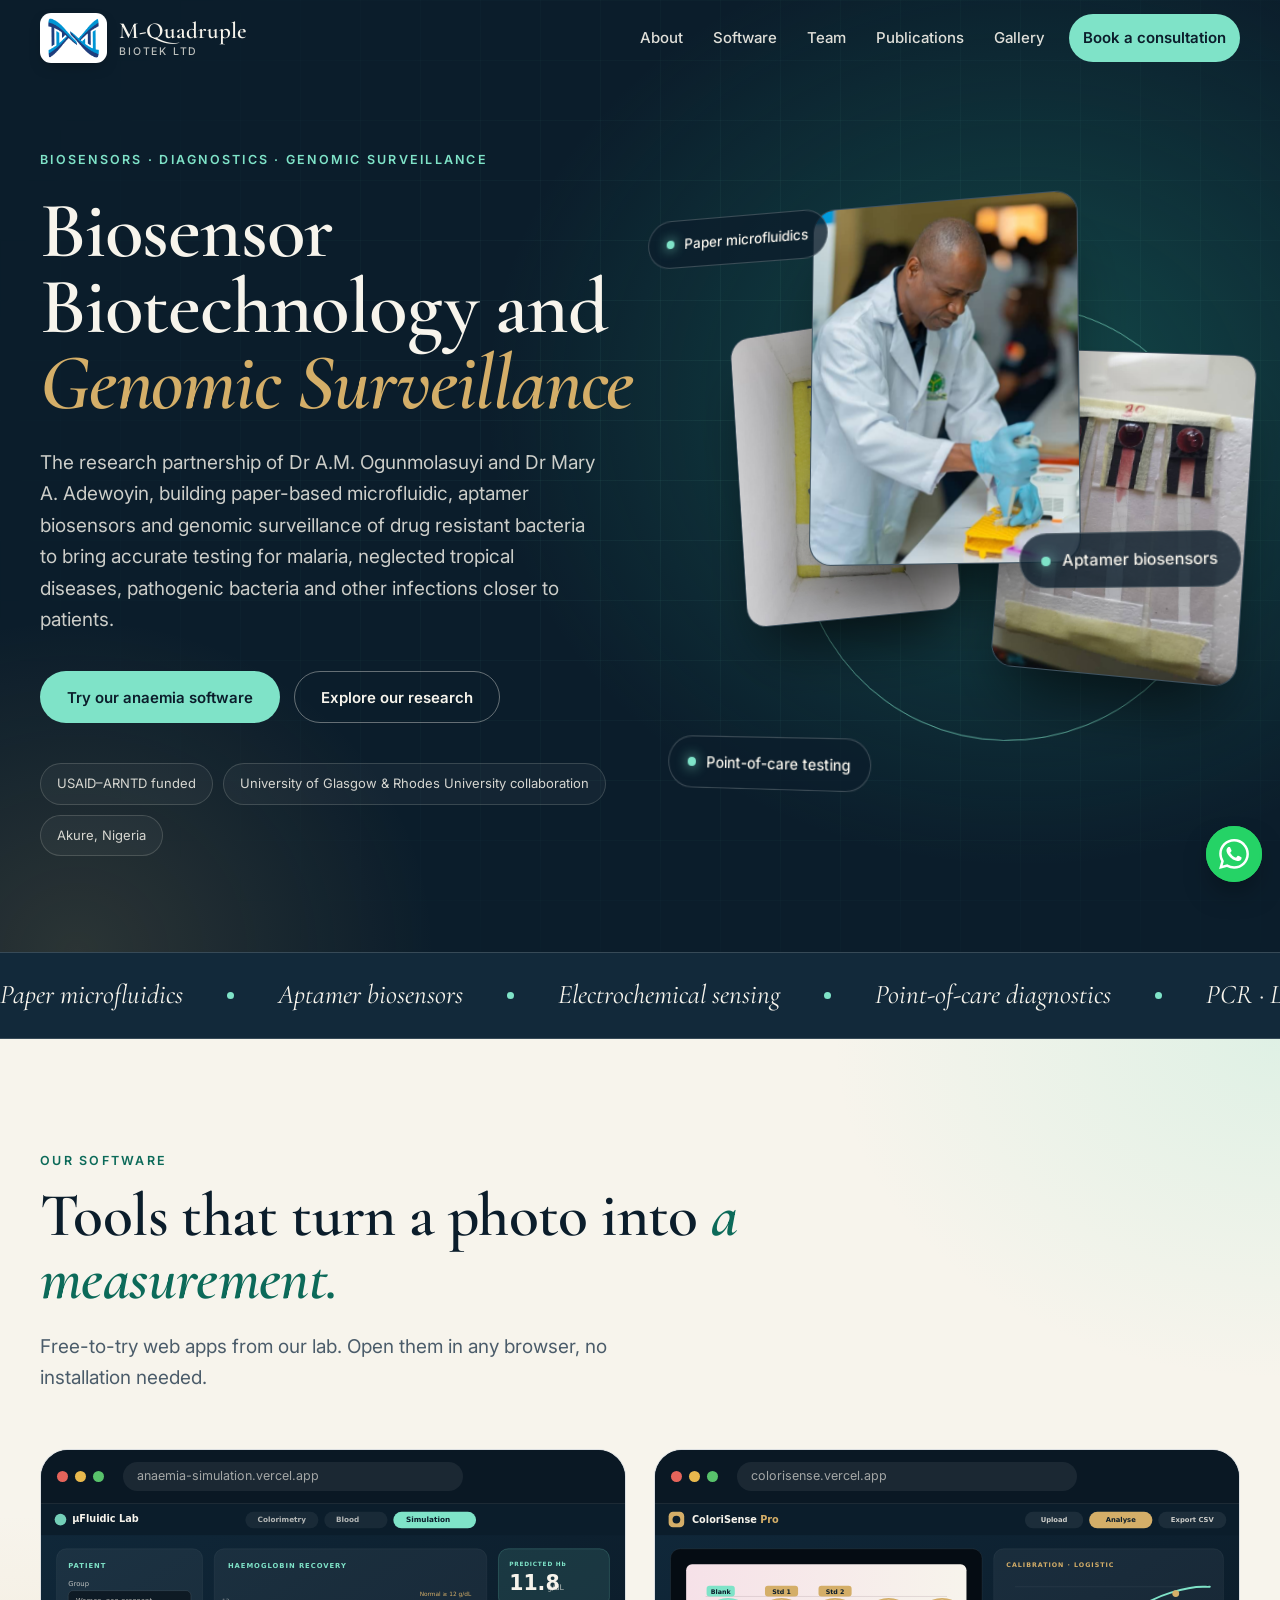
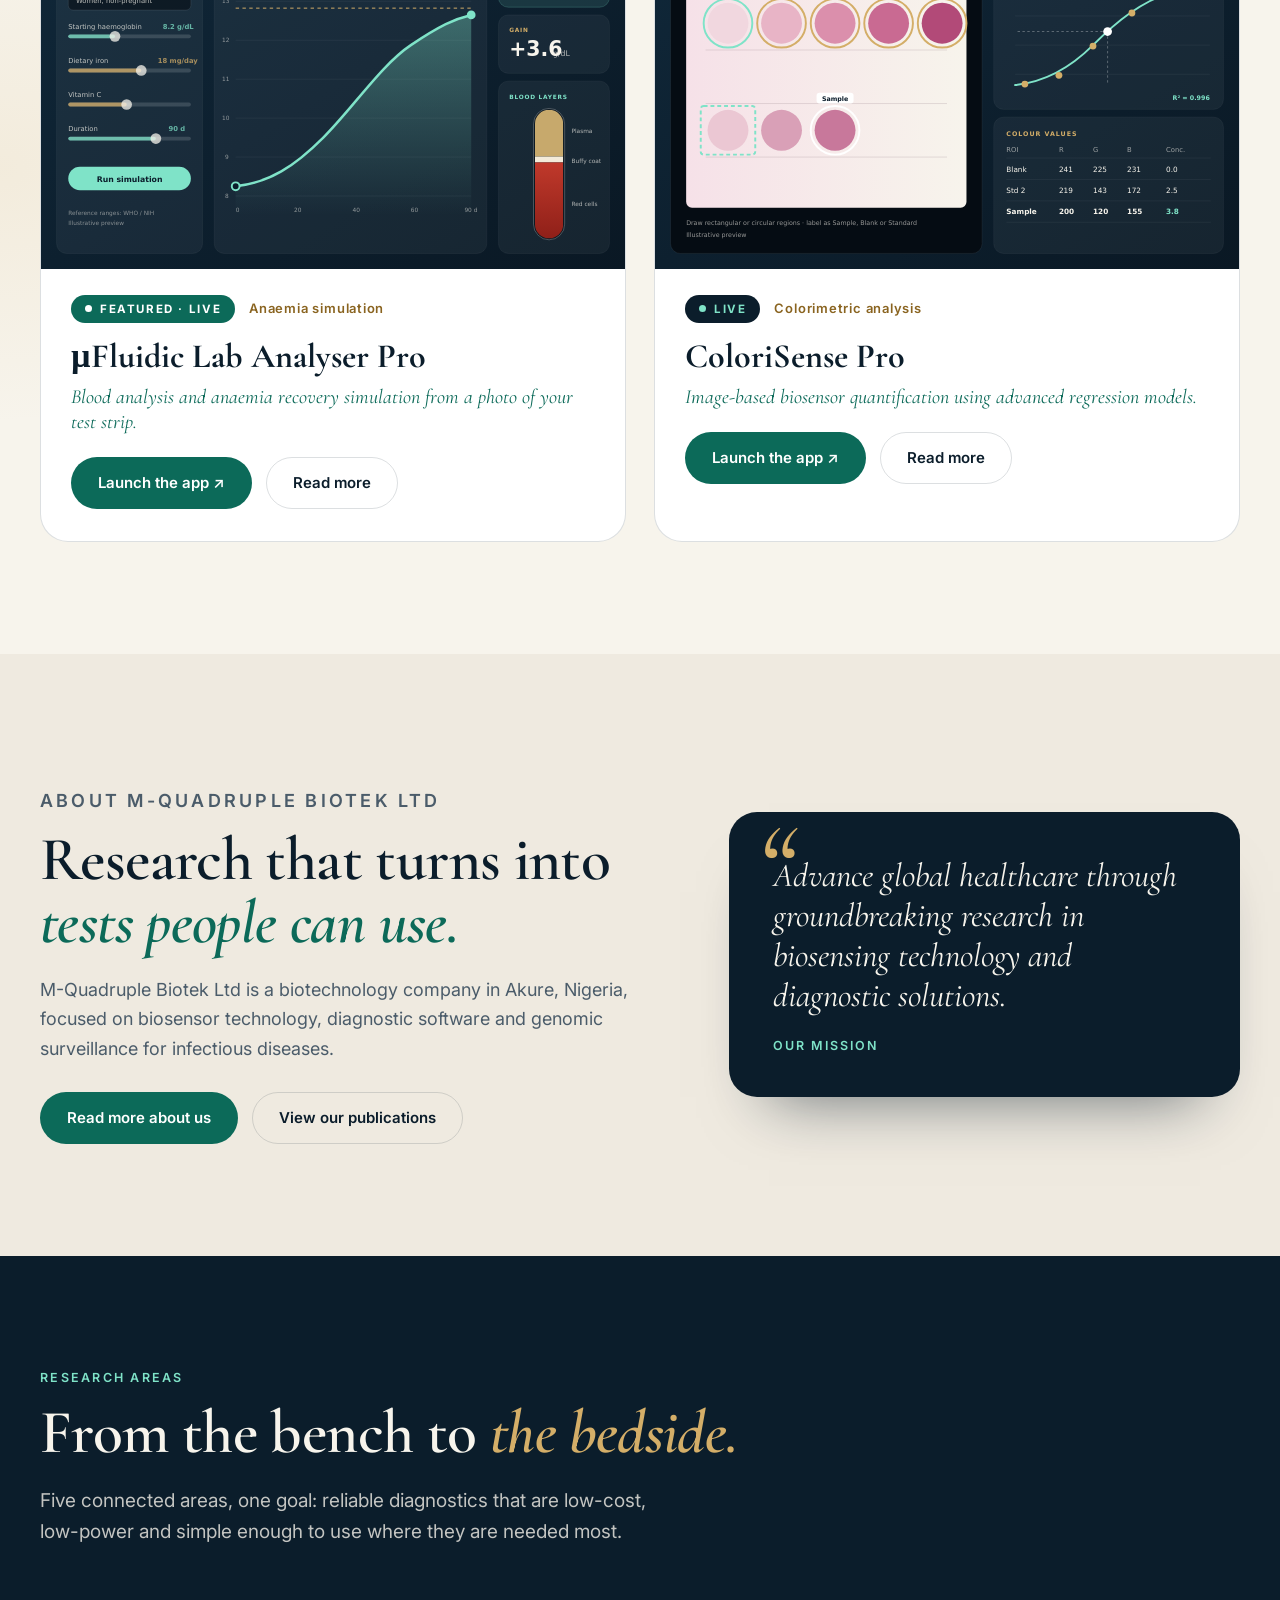
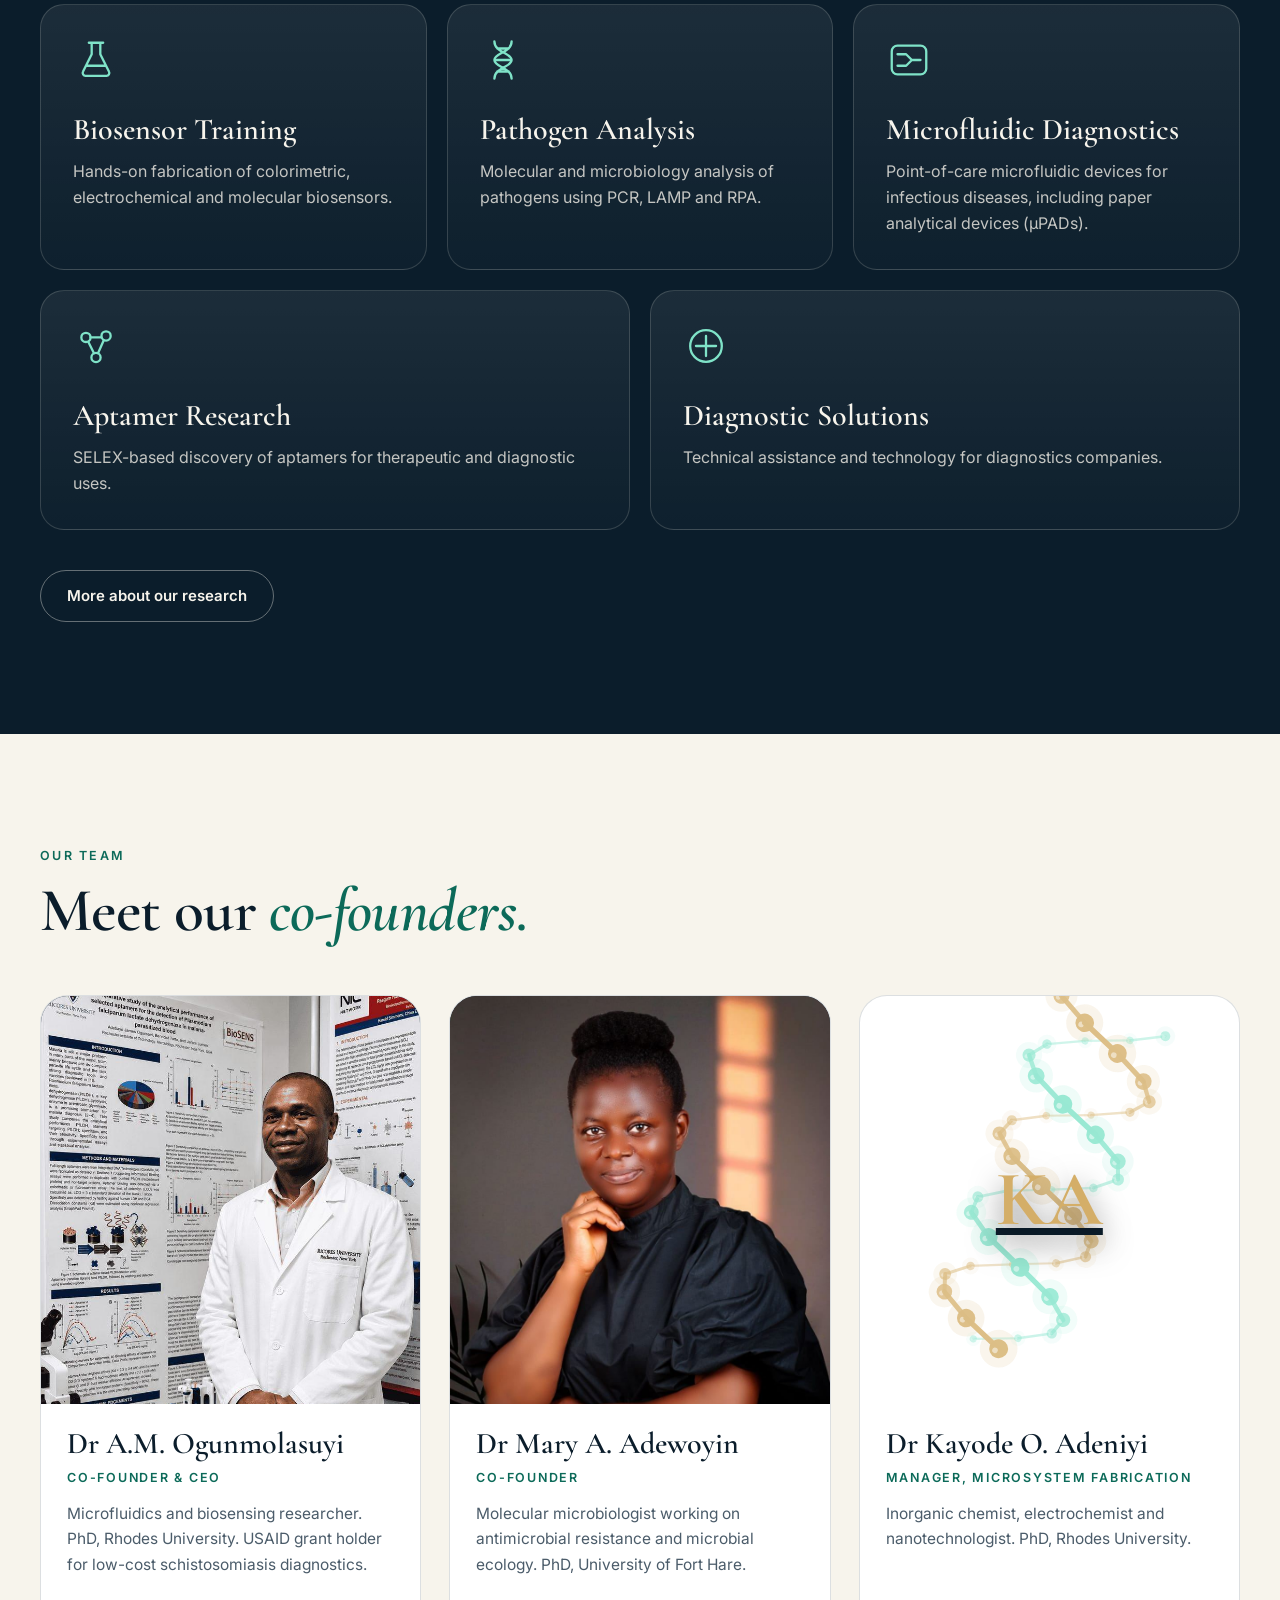
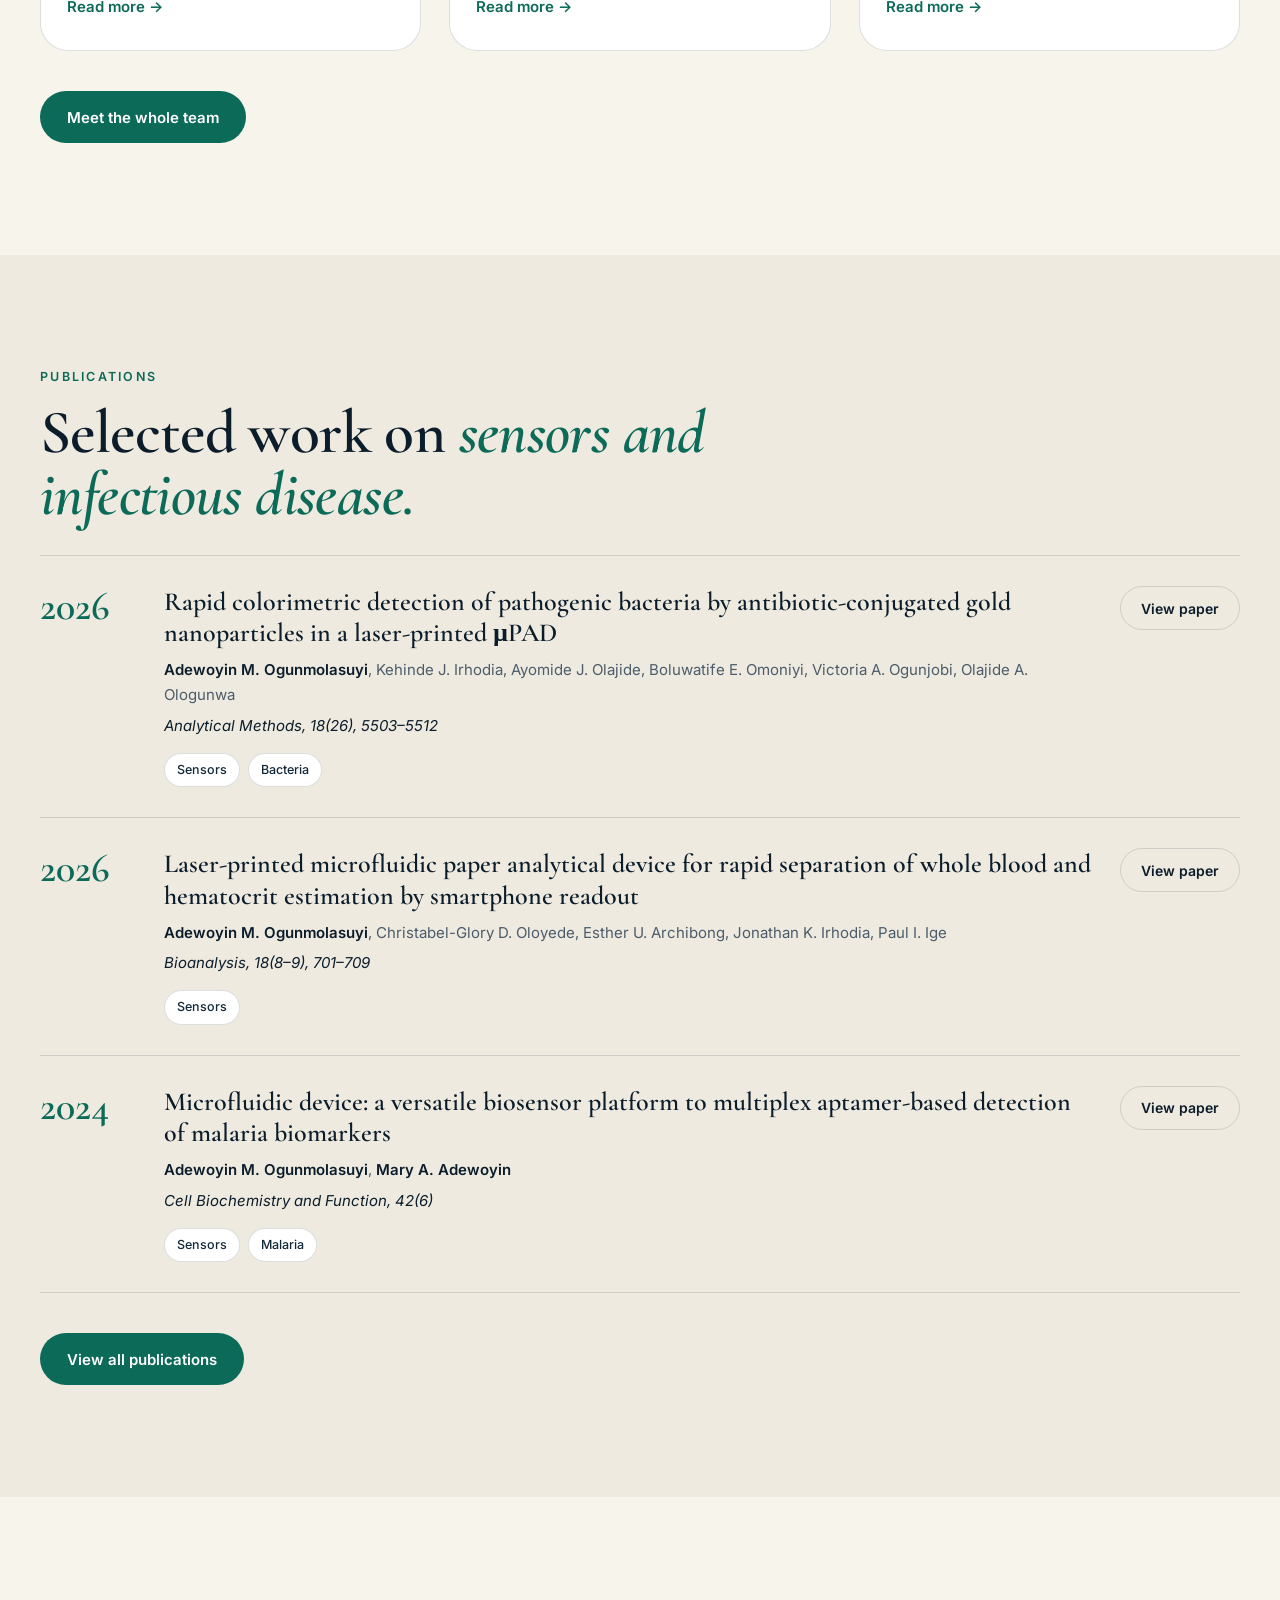
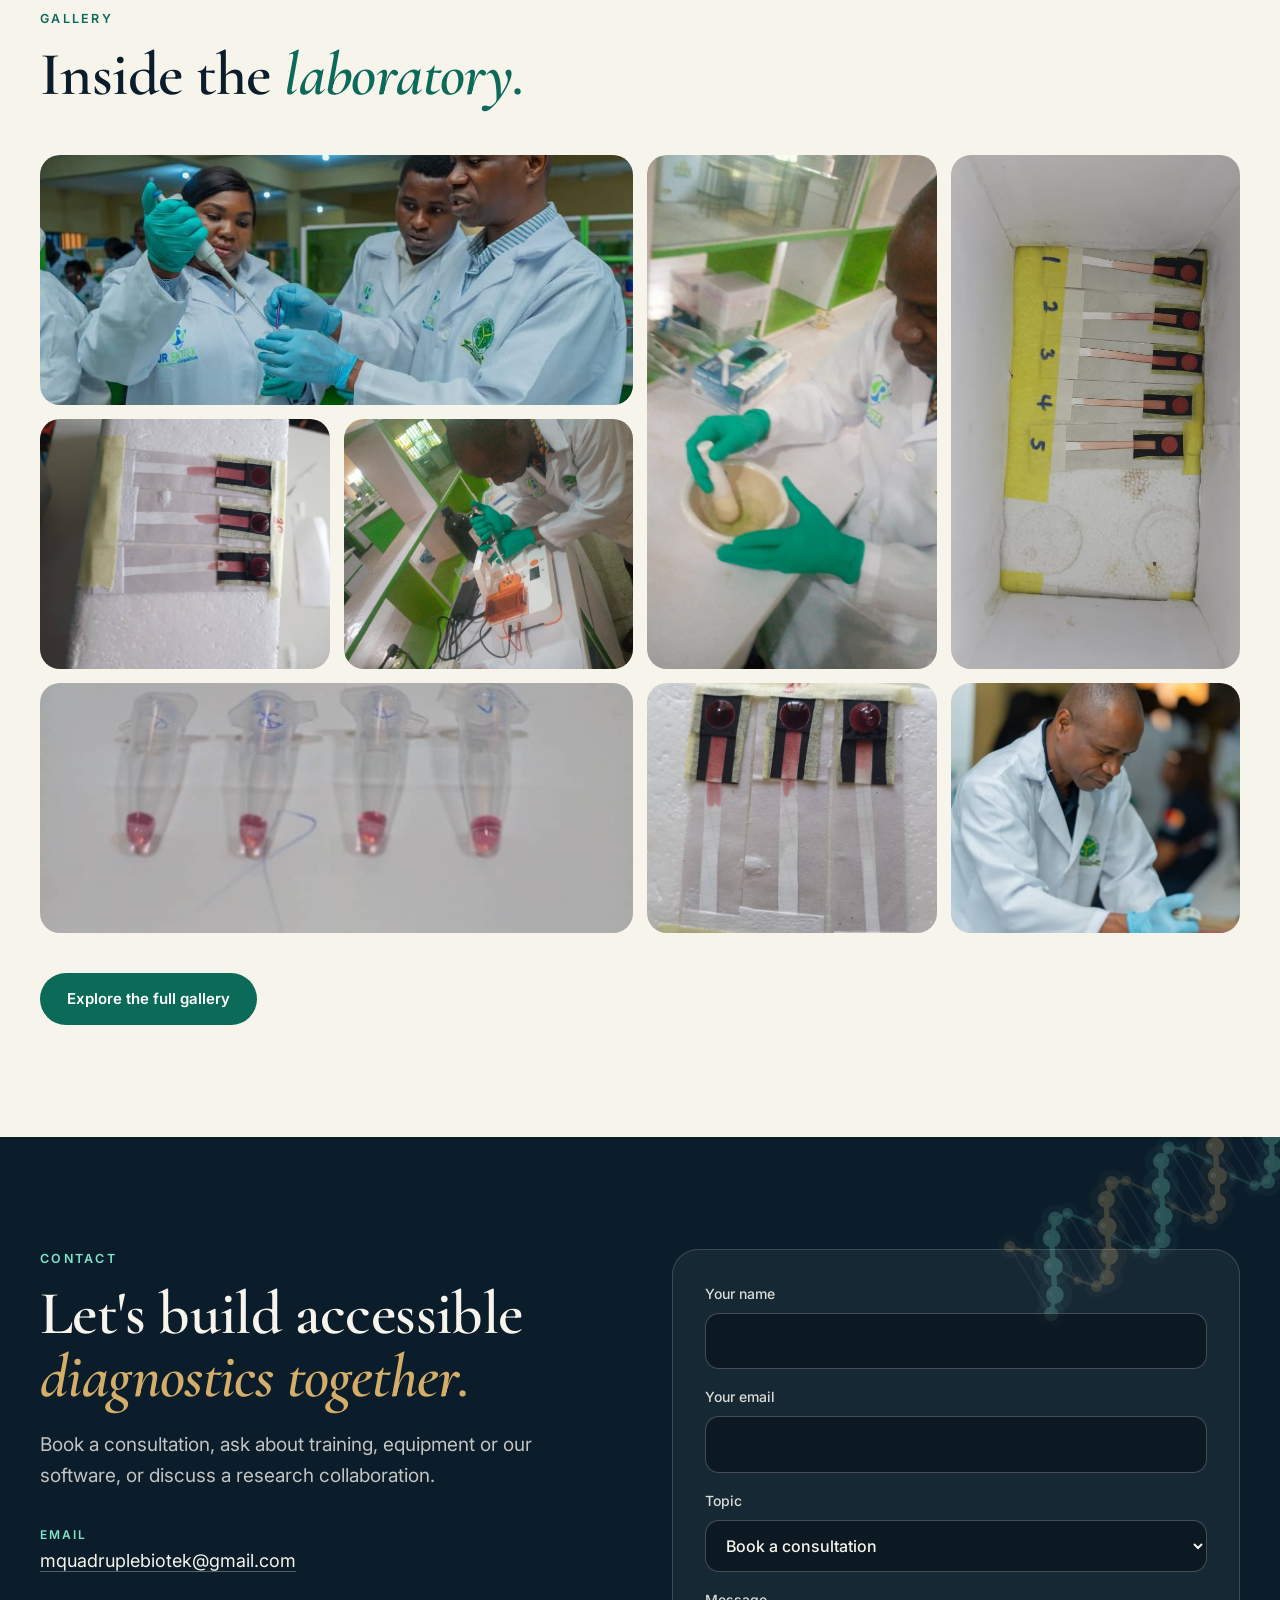
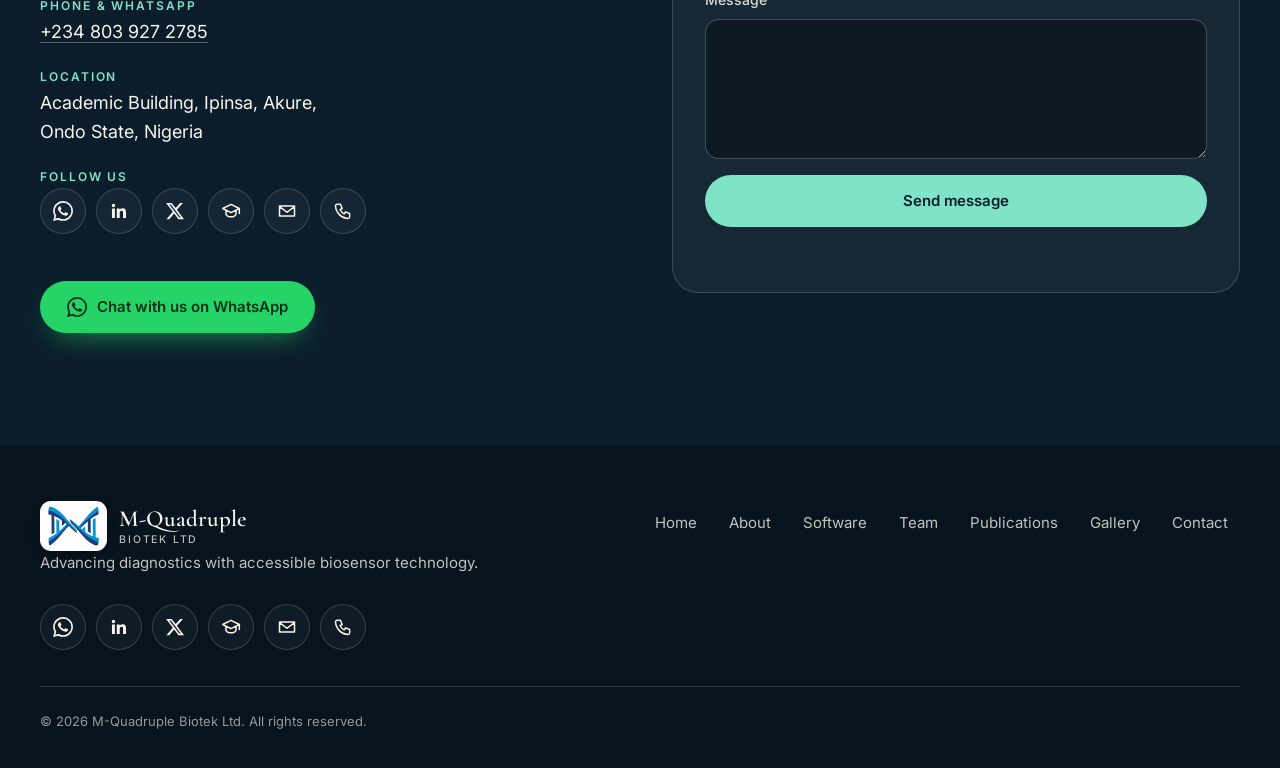
==== commit 5971bba1: "Multi-page site: about, software, team, publications, gallery; co-founders and manager; shared edita" ====
--- a/index.html
+++ b/index.html
@@ -3,13 +3,14 @@
 <head>
 <meta charset="utf-8">
 <meta name="viewport" content="width=device-width, initial-scale=1">
-<title>Dr A.M. Ogunmolasuyi &amp; Dr Mary A. Adewoyin | M-Quadruple Biotek</title>
-<meta name="description" content="Biosensor and diagnostics research for infectious diseases, plus free anaemia simulation and colorimetric analysis software. Dr A.M. Ogunmolasuyi and Dr Mary A. Adewoyin of M-Quadruple Biotek Ltd, Akure, Nigeria.">
+<title>M-Quadruple Biotek | Biosensors, diagnostics and anaemia software</title>
+<meta name="description" content="M-Quadruple Biotek Ltd, Akure, Nigeria: biosensor biotechnology, genomic surveillance and free anaemia simulation and colorimetric analysis software.">
 <meta property="og:type" content="website">
-<meta property="og:title" content="Dr A.M. Ogunmolasuyi &amp; Dr Mary A. Adewoyin | M-Quadruple Biotek">
-<meta property="og:description" content="Advancing diagnostics with accessible biosensor technology.">
-<!-- For link previews, replace with the full address once your domain is live, e.g. https://yourname.com/assets/images/gallery-training.jpg -->
-<meta property="og:image" content="assets/images/gallery-training.jpg">
+<meta property="og:title" content="M-Quadruple Biotek | Biosensors, diagnostics and anaemia software">
+<meta property="og:description" content="M-Quadruple Biotek Ltd, Akure, Nigeria: biosensor biotechnology, genomic surveillance and free anaemia simulation and colorimetric analysis software.">
+<!-- For link previews, replace with the full address once your domain is live, e.g. https://yourdomain.com/assets/og-image.png -->
+<meta property="og:image" content="assets/og-image.png">
+<meta name="twitter:card" content="summary_large_image">
 <meta name="theme-color" content="#0B1D2B">
 <link rel="icon" href="assets/favicon.ico" sizes="any">
 <link rel="icon" href="assets/favicon-32.png" type="image/png" sizes="32x32">
@@ -17,46 +18,29 @@
 <link rel="apple-touch-icon" href="assets/apple-touch-icon.png">
 <link rel="preconnect" href="https://fonts.googleapis.com">
 <link rel="preconnect" href="https://fonts.gstatic.com" crossorigin>
-<link rel="stylesheet" href="https://fonts.googleapis.com/css2?family=Cormorant+Garamond:ital,wght@0,500;0,600;1,500;1,600&family=Inter:wght@400;500;600&display=swap">
+<link rel="stylesheet" href="https://fonts.googleapis.com/css2?family=Cormorant+Garamond:ital,wght@0,500;0,600;0,700;1,500;1,600&family=Inter:wght@400;500;600;700&display=swap">
 <link rel="stylesheet" href="css/styles.css">
+<script src="js/site.js"></script>
+<script src="js/publications-data.js"></script>
+<script src="js/gallery-data.js"></script>
 <script src="js/main.js" defer></script>
 </head>
 <body>
 <a class="skip" href="#main">Skip to content</a>
-
-<!-- ============ HEADER ============ -->
-<header class="site-header">
-  <div class="wrap bar">
-    <a class="brand" href="#top" aria-label="M-Quadruple Biotek, home">
-      <img src="assets/logo.png" alt="" width="52" height="41">
-      <span>M-Quadruple<small>Biotek Ltd</small></span>
-    </a>
-    <button class="menu-btn" aria-label="Menu" aria-expanded="false" aria-controls="nav"><span></span><span></span><span></span></button>
-    <nav class="nav" id="nav" aria-label="Main">
-      <a href="#software">Software</a>
-      <a href="#about">About</a>
-      <a href="#founder">Founder</a>
-      <a href="#people">Our team</a>
-      <a href="#research">Research</a>
-      <a href="#publications">Publications</a>
-      <a href="#gallery">Gallery</a>
-      <a class="cta" href="#contact">Book a consultation</a>
-    </nav>
-  </div>
-</header>
-
+<!-- Header, footer and WhatsApp button are built from js/site.js -->
+<header id="site-header"></header>
 <main id="main">
-
+<noscript><div class="wrap" style="padding:140px 0"><h1>M-Quadruple Biotek Ltd</h1><p>Please turn on JavaScript to view this site, or email mquadruplebiotek@gmail.com.</p></div></noscript>
 <!-- ============ HERO ============ -->
 <section class="hero" id="top">
   <div class="wrap hero-grid">
     <div>
       <p class="eyebrow">Biosensors &middot; Diagnostics &middot; Genomic surveillance</p>
       <h1>Biosensor Biotechnology and <em>Genomic Surveillance</em></h1>
-      <p class="sub">We're experienced researchers at the forefront of revolutionizing diagnostic research through groundbreaking innovation and pioneering advancements.</p>
+      <p class="sub">The research partnership of Dr A.M. Ogunmolasuyi and Dr Mary A. Adewoyin, building paper-based microfluidic, aptamer biosensors and genomic surveillance of drug resistant bacteria to bring accurate testing for malaria, neglected tropical diseases, pathogenic bacteria and other infections closer to patients.</p>
       <div class="actions">
-        <a class="btn btn-mint" href="#software">Try our anaemia software</a>
-        <a class="btn btn-line" href="#research">Explore our research</a>
+        <a class="btn btn-mint" href="software.html">Try our anaemia software</a>
+        <a class="btn btn-line" href="about.html#research">Explore our research</a>
       </div>
       <ul class="facts">
         <li>USAID&ndash;ARNTD funded</li>
@@ -87,98 +71,51 @@
   </div>
 </div>
 
-<!-- ============ SOFTWARE ============
-     HOW TO EDIT: each <article class="sw"> is one app.
-     - Change text, the link (href), or the screenshot (img src) right here.
-     - ADD an app: copy a whole <article class="sw"> ... </article>, paste it after the last one.
-     - REMOVE an app: delete its whole <article> block.
-     - The first article is shown first. Add class "flip" to put the picture on the left.
-     - GitHub button: remove the comment marks around the "View code" link and paste your repo address. -->
+<!-- ============ SOFTWARE (summary) ============
+     Each <article class="swc"> is one app card. Full details live on software.html. -->
 <section class="sec software" id="software">
   <div class="wrap">
-    <div class="sw-head">
-      <div>
-        <p class="eyebrow rv">Our software</p>
-        <h2 class="h2 rv">Tools that turn a photo into <em>a measurement.</em></h2>
-        <p class="lead rv">Free-to-try web apps from our lab. Open them in any browser, no installation needed.</p>
-      </div>
-      <canvas class="helix" data-theme="light" data-rot="-0.9" aria-hidden="true"></canvas>
-    </div>
-
-    <div class="sw-list">
-
-      <!-- ===== APP 1: ANAEMIA (shown first) ===== -->
-      <article class="sw">
-        <div class="sw-copy rv">
-          <div class="sw-meta"><span class="pill pill-hot">Featured &middot; Live</span><span class="kick">Anaemia simulation &amp; blood analysis</span></div>
+    <p class="eyebrow rv">Our software</p>
+    <h2 class="h2 rv">Tools that turn a photo into <em>a measurement.</em></h2>
+    <p class="lead rv">Free-to-try web apps from our lab. Open them in any browser, no installation needed.</p>
+    <div class="swgrid">
+      <article class="swc rv">
+        <a class="browser" href="https://anaemia-simulation.vercel.app/" target="_blank" rel="noopener" aria-label="Open the anaemia software">
+          <div class="bbar"><i></i><i></i><i></i><span class="url">anaemia-simulation.vercel.app</span></div>
+          <img src="assets/images/software/anaemia.svg" alt="Preview of the Fluidic Lab Analyser Pro simulation screen" width="1200" height="750">
+        </a>
+        <div class="body">
+          <div class="sw-meta"><span class="pill pill-hot">Featured &middot; Live</span><span class="kick">Anaemia simulation</span></div>
           <h3>&micro;Fluidic Lab Analyser Pro</h3>
           <p class="sw-tag">Blood analysis and anaemia recovery simulation from a photo of your test strip.</p>
-          <p class="sw-desc">A browser-based lab tool that turns photographs of microfluidic paper devices and blood-separation strips into quantitative results, and simulates how haemoglobin recovers with diet and supplementation.</p>
-          <ul class="checks">
-            <li>Blood analysis of red cell, plasma and buffy-coat layers, with haematocrit and haemoglobin estimates graded from severe to normal</li>
-            <li>Haemoglobin recovery simulation by patient group, dietary iron, vitamin C and inhibitors, with WHO and NIH reference values</li>
-            <li>Colorimetric assays for iron, glucose and Bradford protein, with calibration curves</li>
-            <li>Export CSV, JSON, PDF reports and PNG charts. Works offline after first load</li>
-          </ul>
-          <p class="sw-aud"><b>Built for</b> Laboratory researchers, field health workers screening for anaemia, and nutrition planners.</p>
-          <div class="actions">
-            <a class="btn btn-green" href="https://anaemia-simulation.vercel.app/" target="_blank" rel="noopener">Launch the app &nearr;</a>
-            <!-- <a class="btn btn-ghost" href="PASTE-GITHUB-LINK-HERE" target="_blank" rel="noopener">View code</a> -->
-          </div>
+          <div class="actions"><a class="btn btn-green" href="https://anaemia-simulation.vercel.app/" target="_blank" rel="noopener">Launch the app &nearr;</a><a class="btn btn-ghost" href="software.html#anaemia">Read more</a></div>
         </div>
-        <div class="sw-shot rv" style="--d:.1s">
-          <a class="browser" href="https://anaemia-simulation.vercel.app/" target="_blank" rel="noopener" aria-label="Open the anaemia software">
-            <div class="bbar"><i></i><i></i><i></i><span class="url">anaemia-simulation.vercel.app</span></div>
-            <!-- To use a real screenshot: upload it to assets/images/software/ and change the file name below -->
-            <img src="assets/images/software/anaemia.svg" alt="Preview of the Fluidic Lab Analyser Pro simulation screen" width="1200" height="750">
-          </a>
-          <ul class="tags center"><li>Anaemia</li><li>Haematocrit</li><li>Haemoglobin</li><li>&micro;PAD</li><li>Works offline</li></ul>
-        </div>
-      </article>
-
-      <!-- ===== APP 2: COLORISENSE ===== -->
-      <article class="sw flip">
-        <div class="sw-copy rv">
-          <div class="sw-meta"><span class="pill">Live</span><span class="kick">Colorimetric analysis platform</span></div>
+      </article>
+      <article class="swc rv" style="--d:.1s">
+        <a class="browser" href="https://colorisense.vercel.app/" target="_blank" rel="noopener" aria-label="Open ColoriSense Pro">
+          <div class="bbar"><i></i><i></i><i></i><span class="url">colorisense.vercel.app</span></div>
+          <img src="assets/images/software/colorisense.svg" alt="Preview of the ColoriSense Pro analysis screen" width="1200" height="750" loading="lazy">
+        </a>
+        <div class="body">
+          <div class="sw-meta"><span class="pill">Live</span><span class="kick">Colorimetric analysis</span></div>
           <h3>ColoriSense Pro</h3>
           <p class="sw-tag">Image-based biosensor quantification using advanced regression models.</p>
-          <p class="sw-desc">Measures colour in biosensor and &micro;PAD photographs and converts the readings into concentration estimates using calibration curves.</p>
-          <ul class="checks">
-            <li>Draw rectangular or circular regions of interest and label them Sample, Blank or Standard</li>
-            <li>Four analysis modes: sample vs sample, vs blank (Beer&ndash;Lambert absorbance), full quantitative, and vs standard</li>
-            <li>Linear, logistic and Michaelis&ndash;Menten calibration models</li>
-            <li>RGB, HSV and CIELAB charts, pixel histograms, and PNG and CSV export</li>
-          </ul>
-          <p class="sw-aud"><b>Built for</b> Researchers and students in biotechnology, biosensing and diagnostics labs.</p>
-          <p class="sw-note">Free trial of 10 analyses. Unlock the full version with a licence key.</p>
-          <div class="actions">
-            <a class="btn btn-green" href="https://colorisense.vercel.app/" target="_blank" rel="noopener">Launch the app &nearr;</a>
-            <!-- <a class="btn btn-ghost" href="PASTE-GITHUB-LINK-HERE" target="_blank" rel="noopener">View code</a> -->
-          </div>
+          <div class="actions"><a class="btn btn-green" href="https://colorisense.vercel.app/" target="_blank" rel="noopener">Launch the app &nearr;</a><a class="btn btn-ghost" href="software.html#colorisense">Read more</a></div>
         </div>
-        <div class="sw-shot rv" style="--d:.1s">
-          <a class="browser" href="https://colorisense.vercel.app/" target="_blank" rel="noopener" aria-label="Open ColoriSense Pro">
-            <div class="bbar"><i></i><i></i><i></i><span class="url">colorisense.vercel.app</span></div>
-            <img src="assets/images/software/colorisense.svg" alt="Preview of the ColoriSense Pro analysis screen" width="1200" height="750" loading="lazy">
-          </a>
-          <ul class="tags center"><li>Colorimetry</li><li>Calibration</li><li>Regression</li><li>&micro;PAD</li></ul>
-        </div>
-      </article>
-
-    </div>
-  </div>
-</section>
-
-<!-- ============ ABOUT ============ -->
-<section class="sec" id="about">
+      </article>
+    </div>
+  </div>
+</section>
+
+<!-- ============ ABOUT (summary) ============ -->
+<section class="sec alt" id="about">
   <div class="wrap">
     <div class="about-grid">
       <div class="copy rv">
         <p class="eyebrow">About M-Quadruple Biotek Ltd</p>
         <h2 class="h2">Research that turns into <em>tests people can use.</em></h2>
-        <p>M-Quadruple Biotek Ltd is a biotechnology company in Akure, Nigeria, focused on biosensor technology and genomic surveillance for infectious diseases.</p>
-        <p>Our work grew out of doctoral and postdoctoral research in medical diagnostics: from a paper-based malaria test developed at Rhodes University to an international consortium with the University of Glasgow and collaborators across Nigeria.</p>
-        <div class="actions"><a class="btn btn-green" href="#publications">View our publications</a><a class="btn btn-ghost" href="#founder">Meet our founder</a></div>
+        <p>M-Quadruple Biotek Ltd is a biotechnology company in Akure, Nigeria, focused on biosensor technology, diagnostic software and genomic surveillance for infectious diseases.</p>
+        <div class="actions"><a class="btn btn-green" href="about.html">Read more about us</a><a class="btn btn-ghost" href="publications.html">View our publications</a></div>
       </div>
       <div class="mission rv" style="--d:.1s">
         <blockquote>
@@ -187,88 +124,6 @@
         </blockquote>
       </div>
     </div>
-
-    <div class="stats rv">
-      <div><b>$29,689</b><span>USAID grant through the African Research Network for Neglected Tropical Diseases, 2020</span></div>
-      <div><b>Glasgow &middot; Rhodes</b><span>International consortium with collaborators in Nigeria</span></div>
-      <div><b>5 papers</b><span>Peer-reviewed sensor and infectious-disease research, 2022&ndash;2026</span></div>
-    </div>
-
-    <div class="svc">
-      <article class="sv rv"><div class="n">01</div><h3>Design &amp; Manufacture</h3><p>Design and manufacture of point-of-care diagnostic devices, built around low-cost, low-power paper-based platforms.</p></article>
-      <article class="sv rv" style="--d:.08s"><div class="n">02</div><h3>Aptamer Research</h3><p>Aptamer research services, including SELEX-based work for therapeutic and diagnostic applications.</p></article>
-      <article class="sv rv" style="--d:.16s"><div class="n">03</div><h3>Training</h3><p>Workshops and professional training in fabricating colorimetric, electrochemical and molecular biosensors.</p></article>
-      <article class="sv rv" style="--d:.24s"><div class="n">04</div><h3>Laboratory Equipment</h3><p>Research merchandise and lab equipment: thermocyclers, spectrophotometers and complete laboratory set-ups.</p></article>
-    </div>
-  </div>
-</section>
-
-<!-- ============ FOUNDER ============ -->
-<section class="sec dark founder" id="founder">
-  <canvas class="helix helix-bg" data-theme="dark" data-rot="-1.25" aria-hidden="true"></canvas>
-  <div class="wrap founder-grid">
-    <div class="fphoto rv">
-      <div class="fframe">
-        <img src="assets/images/founder.jpg" alt="Dr Adewoyin M. Ogunmolasuyi, founder of M-Quadruple Biotek, in the laboratory" width="732" height="1100" loading="lazy">
-        <span class="fbadge">Founder &amp; CEO</span>
-      </div>
-    </div>
-    <div class="fcopy rv" style="--d:.1s">
-      <p class="eyebrow">Meet our founder</p>
-      <h2 class="h2">Dr Adewoyin M. <em>Ogunmolasuyi</em></h2>
-      <p class="role">Founder &amp; CEO &middot; PhD</p>
-      <p>Dr Adewoyin M. Ogunmolasuyi is an emerging African researcher with global ambitions in medical diagnostics, working where microfluidics meets biosensing. He leads M-Quadruple Biotek Ltd, turning laboratory research into low-cost tests that can be used where they are needed most.</p>
-      <p>He completed his doctoral research from 2017 to 2020 at the Biotechnology Innovation Centre, Rhodes University, South Africa, in the BioSens Research Group, funded by a TETFund scholarship and UNICEF. There he built a microfluidic paper analytical device (&micro;PAD) to detect <em>Plasmodium falciparum</em> lactate dehydrogenase, using electrochemical methods and bioconjugation chemistries.</p>
-      <p>In 2020 he received a USAID grant through the African Research Network for Neglected Tropical Diseases to develop low-cost, point-of-care tests for schistosomiasis. Today he leads a multiplexed detection system for malaria and schistosomiasis co-infection, within an international consortium with the University of Glasgow, Rhodes University and collaborators across Nigeria.</p>
-      <ul class="ffacts">
-        <li><b>2017&ndash;2020</b><span>PhD, Rhodes University</span></li>
-        <li><b>$29,689</b><span>USAID&ndash;ARNTD grant, 2020</span></li>
-        <li><b>10</b><span>Publications listed</span></li>
-      </ul>
-      <div class="actions">
-        <a class="btn btn-mint" href="#publications">Read his publications</a>
-        <a class="btn btn-wa" href="https://wa.me/2348039272785?text=Hello%20M-Quadruple%20Biotek%2C%20I%20would%20like%20to%20make%20an%20enquiry." target="_blank" rel="noopener"><svg viewBox="0 0 24 24" aria-hidden="true"><path d="M17.47 14.38c-.3-.15-1.76-.87-2.03-.97-.27-.1-.47-.15-.67.15-.2.3-.77.97-.94 1.17-.17.2-.35.22-.65.07-.3-.15-1.26-.46-2.4-1.48-.89-.79-1.49-1.77-1.66-2.07-.17-.3-.02-.46.13-.61.14-.13.3-.35.45-.52.15-.17.2-.3.3-.5.1-.2.05-.37-.03-.52-.07-.15-.67-1.61-.92-2.2-.24-.58-.49-.5-.67-.51h-.57c-.2 0-.52.07-.8.37-.27.3-1.04 1.02-1.04 2.48s1.07 2.88 1.22 3.08c.15.2 2.1 3.2 5.08 4.49.71.31 1.26.49 1.7.63.71.23 1.36.2 1.87.12.57-.08 1.76-.72 2-1.41.25-.7.25-1.29.17-1.41-.07-.12-.27-.2-.57-.35zM12.05 21.8h-.01a9.87 9.87 0 0 1-5.03-1.38l-.36-.21-3.74.98 1-3.65-.24-.37a9.86 9.86 0 0 1-1.51-5.26c0-5.45 4.44-9.88 9.89-9.88 2.64 0 5.12 1.03 6.99 2.9a9.82 9.82 0 0 1 2.89 6.99c0 5.45-4.44 9.88-9.88 9.88zM20.52 3.45A11.8 11.8 0 0 0 12.05 0C5.5 0 .16 5.34.16 11.89c0 2.1.55 4.14 1.59 5.95L.06 24l6.3-1.65a11.88 11.88 0 0 0 5.68 1.45h.01c6.55 0 11.89-5.34 11.89-11.89 0-3.18-1.24-6.16-3.48-8.4z"/></svg>Chat on WhatsApp</a>
-      </div>
-      <div class="social"><a href="https://wa.me/2348039272785?text=Hello%20M-Quadruple%20Biotek%2C%20I%20would%20like%20to%20make%20an%20enquiry." target="_blank" rel="noopener" aria-label="Chat on WhatsApp" title="WhatsApp"><svg viewBox="0 0 24 24" aria-hidden="true"><path d="M17.47 14.38c-.3-.15-1.76-.87-2.03-.97-.27-.1-.47-.15-.67.15-.2.3-.77.97-.94 1.17-.17.2-.35.22-.65.07-.3-.15-1.26-.46-2.4-1.48-.89-.79-1.49-1.77-1.66-2.07-.17-.3-.02-.46.13-.61.14-.13.3-.35.45-.52.15-.17.2-.3.3-.5.1-.2.05-.37-.03-.52-.07-.15-.67-1.61-.92-2.2-.24-.58-.49-.5-.67-.51h-.57c-.2 0-.52.07-.8.37-.27.3-1.04 1.02-1.04 2.48s1.07 2.88 1.22 3.08c.15.2 2.1 3.2 5.08 4.49.71.31 1.26.49 1.7.63.71.23 1.36.2 1.87.12.57-.08 1.76-.72 2-1.41.25-.7.25-1.29.17-1.41-.07-.12-.27-.2-.57-.35zM12.05 21.8h-.01a9.87 9.87 0 0 1-5.03-1.38l-.36-.21-3.74.98 1-3.65-.24-.37a9.86 9.86 0 0 1-1.51-5.26c0-5.45 4.44-9.88 9.89-9.88 2.64 0 5.12 1.03 6.99 2.9a9.82 9.82 0 0 1 2.89 6.99c0 5.45-4.44 9.88-9.88 9.88zM20.52 3.45A11.8 11.8 0 0 0 12.05 0C5.5 0 .16 5.34.16 11.89c0 2.1.55 4.14 1.59 5.95L.06 24l6.3-1.65a11.88 11.88 0 0 0 5.68 1.45h.01c6.55 0 11.89-5.34 11.89-11.89 0-3.18-1.24-6.16-3.48-8.4z"/></svg></a><a href="https://www.linkedin.com/in/adewoyin-ogunmolasuyi-phd-7495b8127" target="_blank" rel="noopener" aria-label="LinkedIn" title="LinkedIn"><svg viewBox="0 0 24 24" aria-hidden="true"><path d="M20.45 20.45h-3.56v-5.57c0-1.33-.03-3.04-1.85-3.04-1.86 0-2.14 1.45-2.14 2.94v5.67H9.34V9h3.41v1.56h.05c.48-.9 1.64-1.85 3.37-1.85 3.6 0 4.27 2.37 4.27 5.46v6.28zM5.34 7.43a2.06 2.06 0 1 1 0-4.12 2.06 2.06 0 0 1 0 4.12zM7.12 20.45H3.56V9h3.56v11.45z"/></svg></a><a href="https://twitter.com/mquadruple" target="_blank" rel="noopener" aria-label="X (Twitter)" title="X (Twitter)"><svg viewBox="0 0 24 24" aria-hidden="true"><path d="M18.244 2.25h3.308l-7.227 8.26 8.502 11.24H16.17l-5.214-6.817L4.99 21.75H1.68l7.73-8.835L1.254 2.25H8.08l4.713 6.231zm-1.161 17.52h1.833L7.084 4.126H5.117z"/></svg></a><a href="https://scholar.google.com/citations?user=0CtIxzgAAAAJ&amp;hl=en" target="_blank" rel="noopener" aria-label="Google Scholar" title="Google Scholar"><svg class="st" viewBox="0 0 24 24" aria-hidden="true"><path d="M2 9l10-5 10 5-10 5zM6 11.5V16c0 1.5 3 3 6 3s6-1.5 6-3v-4.5M22 9v6"/></svg></a><a href="mailto:mquadruplebiotek@gmail.com" aria-label="Email" title="Email"><svg class="st" viewBox="0 0 24 24" aria-hidden="true"><path d="M3 6h18v12H3zM3.5 7l8.5 6.5L20.5 7"/></svg></a><a href="tel:+2348039272785" aria-label="Call" title="Call"><svg class="st" viewBox="0 0 24 24" aria-hidden="true"><path d="M5 4h4l2 5-2.5 1.5a11 11 0 0 0 5 5L15 13l5 2v4a2 2 0 0 1-2 2A16 16 0 0 1 3 6a2 2 0 0 1 2-2z"/></svg></a></div>
-    </div>
-  </div>
-</section>
-
-<!-- ============ PEOPLE ============ -->
-<section class="sec alt" id="people">
-  <div class="wrap">
-    <p class="eyebrow rv">Our team</p>
-    <h2 class="h2 rv">The scientists <em>behind the work.</em></h2>
-
-    <div class="people">
-      <article class="person rv">
-        <div class="ph"><img src="assets/images/profile-ogunmolasuyi.jpg" alt="Portrait of Dr A.M. Ogunmolasuyi speaking at a meeting" width="1080" height="957" loading="lazy" style="object-position:58% 30%"></div>
-        <div class="body">
-          <h3>Dr A.M. Ogunmolasuyi</h3>
-          <p class="role">Founder &amp; CEO &middot; PhD</p>
-          <p>An emerging African researcher with global ambitions in medical diagnostics, specialising in microfluidics and biosensing. During his PhD at the Biotechnology Innovation Centre, Rhodes University, he built a microfluidic paper analytical device (&micro;PAD) to detect <em>Plasmodium falciparum</em> lactate dehydrogenase, using electrochemical methods including impedance spectroscopy, cyclic voltammetry and chronoamperometry. He received a USAID grant through ARNTD for low-cost schistosomiasis diagnostics.</p>
-          <ul class="tags"><li>Microfluidics</li><li>Electrochemical biosensors</li><li>Aptamers</li><li>Malaria &amp; schistosomiasis</li></ul>
-          <div class="links">
-            <a href="https://www.linkedin.com/in/adewoyin-ogunmolasuyi-phd-7495b8127" target="_blank" rel="noopener">LinkedIn</a>
-            <a href="https://scholar.google.com/citations?user=0CtIxzgAAAAJ&amp;hl=en" target="_blank" rel="noopener">Google Scholar</a>
-          </div>
-        </div>
-      </article>
-
-      <article class="person rv" style="--d:.1s">
-        <div class="ph"><img src="assets/images/profile-adewoyin.jpg" alt="Portrait of Dr Mary A. Adewoyin" width="856" height="1280" loading="lazy" style="object-position:50% 20%"></div>
-        <div class="body">
-          <h3>Dr Mary A. Adewoyin</h3>
-          <p class="role">Researcher</p>
-          <p>Dr Mary Ayobami Adewoyin works across molecular microbiology and diagnostics. She is first author of the molecular characterisation of clinically relevant <em>Acinetobacter</em> species from freshwater sources in South Africa's Eastern Cape, and co-authored the multiplexed, aptamer-based microfluidic detection of malaria biomarkers.</p>
-          <ul class="tags"><li>Pathogen analysis</li><li>Molecular characterisation</li><li>Malaria diagnostics</li></ul>
-          <div class="links">
-            <a href="#publications">Her publications</a>
-            <a href="#contact">Get in touch</a>
-          </div>
-        </div>
-      </article>
-    </div>
   </div>
 </section>
 
@@ -301,198 +156,56 @@
         <h3>Diagnostic Solutions</h3><p>Technical assistance and technology for diagnostics companies.</p>
       </article>
     </div>
-  </div>
-</section>
-
-<!-- ============ JOURNEY ============ -->
-<section class="sec" id="journey">
-  <div class="wrap">
-    <p class="eyebrow rv">Journey</p>
-    <h2 class="h2 rv">Nearly a decade of <em>steady progress.</em></h2>
-
-    <ol class="tl">
-      <li class="rv"><div class="y">2017&ndash;2020</div><div class="t"><h3>Doctoral research at Rhodes University</h3><p>PhD at the Biotechnology Innovation Centre in the BioSens Research Group, funded by a TETFund scholarship and UNICEF. The work produced a paper-based aptasensor for malaria.</p></div></li>
-      <li class="rv"><div class="y">2020</div><div class="t"><h3>USAID grant for schistosomiasis diagnostics</h3><p>$29,689 through ARNTD to develop low-cost, low-power paper-based point-of-care tests.</p></div></li>
-      <li class="rv"><div class="y">2022</div><div class="t"><h3>Capture-aptamer &micro;PAD published</h3><p>A paper device detecting <em>Pf</em>LDH in blood matrices, published in <em>Malaria Journal</em>.</p></div></li>
-      <li class="rv"><div class="y">2024</div><div class="t"><h3>Multiplexing and pathogen surveillance</h3><p>A microfluidic platform for multiplexed aptamer-based detection of malaria biomarkers, and a molecular study of <em>Acinetobacter</em> in freshwater.</p></div></li>
-      <li class="rv"><div class="y">2026</div><div class="t"><h3>Smartphone readout and bacterial detection</h3><p>Laser-printed &micro;PADs for blood separation with hematocrit estimation, and gold-nanoparticle detection of pathogenic bacteria.</p></div></li>
-    </ol>
-  </div>
-</section>
-
-<!-- ============ PUBLICATIONS ============ -->
+    <div class="more rv"><a class="btn btn-line" href="about.html#research">More about our research</a></div>
+</div>
+</section>
+
+<!-- ============ CO-FOUNDERS (summary) ============ -->
+<section class="sec" id="team">
+  <div class="wrap">
+    <p class="eyebrow rv">Our team</p>
+    <h2 class="h2 rv">Meet our <em>co-founders.</em></h2>
+    <div class="cfgrid">
+      <article class="cfc rv" data-tilt="4">
+        <a class="cph" href="team.html#cofounder-1"><img src="assets/images/founder.jpg" alt="Dr Adewoyin M. Ogunmolasuyi in a laboratory coat" width="732" height="1100" loading="lazy" style="object-position:50% 20%"></a>
+        <div class="body"><h3>Dr A.M. Ogunmolasuyi</h3><p class="role">Co-founder &amp; CEO</p>
+        <p>Microfluidics and biosensing researcher. PhD, Rhodes University. USAID grant holder for low-cost schistosomiasis diagnostics.</p>
+        <a class="more-link" href="team.html#cofounder-1">Read more &rarr;</a></div>
+      </article>
+      <article class="cfc rv" style="--d:.1s" data-tilt="4">
+        <a class="cph" href="team.html#cofounder-2"><img src="assets/images/profile-adewoyin.jpg" alt="Portrait of Dr Mary A. Adewoyin" width="856" height="1280" loading="lazy" style="object-position:50% 20%"></a>
+        <div class="body"><h3>Dr Mary A. Adewoyin</h3><p class="role">Co-founder</p>
+        <p>Molecular microbiologist working on antimicrobial resistance and microbial ecology. PhD, University of Fort Hare.</p>
+        <a class="more-link" href="team.html#cofounder-2">Read more &rarr;</a></div>
+      </article>
+      <article class="cfc rv" style="--d:.2s" data-tilt="4">
+        <a class="cph mono" href="team.html#manager" aria-label="Dr Kayode Omotayo Adeniyi"><canvas class="helix" data-theme="dark" data-rot="-1.2" aria-hidden="true"></canvas><span>KA</span></a>
+        <div class="body"><h3>Dr Kayode O. Adeniyi</h3><p class="role">Manager, Microsystem Fabrication</p>
+        <p>Inorganic chemist, electrochemist and nanotechnologist. PhD, Rhodes University.</p>
+        <a class="more-link" href="team.html#manager">Read more &rarr;</a></div>
+      </article>
+    </div>
+    <div class="more rv"><a class="btn btn-green" href="team.html">Meet the whole team</a></div>
+  </div>
+</section>
+
+<!-- ============ PUBLICATIONS (latest 3, from js/publications-data.js) ============ -->
 <section class="sec alt" id="publications">
   <div class="wrap">
     <p class="eyebrow rv">Publications</p>
     <h2 class="h2 rv">Selected work on <em>sensors and infectious disease.</em></h2>
-
-    <div class="filters rv" role="group" aria-label="Filter publications">
-      <button class="chip" data-filter="all" aria-pressed="true">All</button>
-      <button class="chip" data-filter="sensors" aria-pressed="false">Sensors</button>
-      <button class="chip" data-filter="malaria" aria-pressed="false">Malaria</button>
-      <button class="chip" data-filter="bacteria" aria-pressed="false">Bacteria</button>
-      <button class="chip" data-filter="food" aria-pressed="false">Food &amp; biotech</button>
-      <span class="count" id="pub-count" aria-live="polite">10 publications</span>
-    </div>
-
-    <div class="pubs">
-      <article class="pub" data-tags="sensors bacteria">
-        <div class="yr">2026</div>
-        <div>
-          <h3>Rapid colorimetric detection of pathogenic bacteria by antibiotic-conjugated gold nanoparticles in a laser-printed &micro;PAD</h3>
-          <p class="au"><b>Adewoyin M. Ogunmolasuyi</b>, Kehinde J. Irhodia, Ayomide J. Olajide, Boluwatife E. Omoniyi, Victoria A. Ogunjobi, Olajide A. Ologunwa</p>
-          <p class="jr">Analytical Methods, 18(26), 5503&ndash;5512</p>
-          <ul class="tags"><li>Sensors</li><li>Bacteria</li></ul>
-        </div>
-        <a class="btn btn-ghost" href="https://doi.org/10.1039/d6ay00167j" target="_blank" rel="noopener">View paper</a>
-      </article>
-
-      <article class="pub" data-tags="sensors">
-        <div class="yr">2026</div>
-        <div>
-          <h3>Laser-printed microfluidic paper analytical device for rapid separation of whole blood and hematocrit estimation by smartphone readout</h3>
-          <p class="au"><b>Adewoyin M. Ogunmolasuyi</b>, Christabel-Glory D. Oloyede, Esther U. Archibong, Jonathan K. Irhodia, Paul I. Ige</p>
-          <p class="jr">Bioanalysis, 18(8&ndash;9), 701&ndash;709</p>
-          <ul class="tags"><li>Sensors</li></ul>
-        </div>
-        <a class="btn btn-ghost" href="https://doi.org/10.1080/17576180.2026.2692463" target="_blank" rel="noopener">View paper</a>
-      </article>
-
-      <article class="pub" data-tags="sensors malaria">
-        <div class="yr">2024</div>
-        <div>
-          <h3>Microfluidic device: a versatile biosensor platform to multiplex aptamer-based detection of malaria biomarkers</h3>
-          <p class="au"><b>Adewoyin M. Ogunmolasuyi</b>, <b>Mary A. Adewoyin</b></p>
-          <p class="jr">Cell Biochemistry and Function, 42(6)</p>
-          <ul class="tags"><li>Sensors</li><li>Malaria</li></ul>
-        </div>
-        <a class="btn btn-ghost" href="https://doi.org/10.1002/cbf.4104" target="_blank" rel="noopener">View paper</a>
-      </article>
-
-      <article class="pub" data-tags="bacteria">
-        <div class="yr">2024</div>
-        <div>
-          <h3>Distribution and molecular characterization of clinically relevant <em>Acinetobacter</em> species from selected freshwater sources in the Eastern Cape Province, South Africa</h3>
-          <p class="au"><b>Mary Ayobami Adewoyin</b>, <b>Adewoyin Martin Ogunmolasuyi</b>, Anthony Ifeanyi Okoh</p>
-          <p class="jr">Bacteria, 3(3), 160&ndash;170</p>
-          <ul class="tags"><li>Bacteria</li></ul>
-        </div>
-        <a class="btn btn-ghost" href="https://doi.org/10.3390/bacteria3030011" target="_blank" rel="noopener">View paper</a>
-      </article>
-
-      <article class="pub" data-tags="sensors malaria">
-        <div class="yr">2022</div>
-        <div>
-          <h3>A microfluidic paper analytical device using capture aptamers for the detection of <em>Pf</em>LDH in blood matrices</h3>
-          <p class="au"><b>Adewoyin Martin Ogunmolasuyi</b>, Ronen Fogel, Heinrich Hoppe, Dean Goldring, Janice Limson</p>
-          <p class="jr">Malaria Journal, 21, 174</p>
-          <ul class="tags"><li>Sensors</li><li>Malaria</li></ul>
-        </div>
-        <a class="btn btn-ghost" href="https://doi.org/10.1186/s12936-022-04187-6" target="_blank" rel="noopener">View paper</a>
-      </article>
-
-      <article class="pub" data-tags="food">
-        <div class="yr">2017</div>
-        <div>
-          <h3>Co-immobilization of cellulase extracted from <em>Schizophyllum commune</em> and <em>Saccharomyces cerevisiae</em> in the bioconversion of sugar cane bagasse to ethanol</h3>
-          <p class="au">Evans Egwim, Rahinat Garba, <b>Adewoyin Martin Ogunmolasuyi</b>, Tope Caleb</p>
-          <p class="jr">Nigerian Journal of Technological Research, 105&ndash;114</p>
-          <ul class="tags"><li>Food &amp; biotech</li></ul>
-        </div>
-        <a class="btn btn-ghost" href="https://doi.org/10.4314/njtr.v12i1.9" target="_blank" rel="noopener">View paper</a>
-      </article>
-
-      <article class="pub" data-tags="food">
-        <div class="yr">2016</div>
-        <div>
-          <h3>A comparative study of functional and structural properties of starch extracted from <em>Dioscorea rotundata</em> and <em>Colocasia esculenta</em></h3>
-          <p class="au"><b>Adewoyin Martin Ogunmolasuyi</b>, Evans C. Egwim, <b>Mary A. Adewoyin</b>, Oluwapemi Awoyinka</p>
-          <p class="jr">Starch - St&auml;rke, 68(7&ndash;8), 771&ndash;777</p>
-          <ul class="tags"><li>Food &amp; biotech</li></ul>
-        </div>
-        <a class="btn btn-ghost" href="https://doi.org/10.1002/star.201500280" target="_blank" rel="noopener">View paper</a>
-      </article>
-
-      <article class="pub" data-tags="food">
-        <div class="yr">2016</div>
-        <div>
-          <h3>Effect of phosphoric acid treatment on physicochemical, functional, and structural properties of starch extracted from yam (<em>Dioscorea rotundata</em>)</h3>
-          <p class="au"><b>Adewoyin Martin Ogunmolasuyi</b>, Evans Chidi Egwim, <b>Mary Ayobami Adewoyin</b>, Josiah Ekpeno Nkop</p>
-          <p class="jr">International Journal of Food Properties, 20(5), 1062&ndash;1073</p>
-          <ul class="tags"><li>Food &amp; biotech</li></ul>
-        </div>
-        <a class="btn btn-ghost" href="https://doi.org/10.1080/10942912.2016.1199035" target="_blank" rel="noopener">View paper</a>
-      </article>
-
-      <article class="pub" data-tags="food">
-        <div class="yr">2015</div>
-        <div>
-          <h3>Modification of starch extracted from cassava with acidified ethanol</h3>
-          <p class="au"><b>Ogunmolasuyi Martin</b></p>
-          <p class="jr">British Journal of Pharmaceutical Research, 8(4), 1&ndash;7</p>
-          <ul class="tags"><li>Food &amp; biotech</li></ul>
-        </div>
-        <a class="btn btn-ghost" href="https://doi.org/10.9734/bjpr/2015/16303" target="_blank" rel="noopener">View paper</a>
-      </article>
-
-      <article class="pub" data-tags="sensors malaria">
-        <div class="yr">PhD</div>
-        <div>
-          <h3>Development of paper-based aptasensors for detection of <em>Plasmodium falciparum</em> lactate dehydrogenase in malaria</h3>
-          <p class="au"><b>Adewoyin Martin Ogunmolasuyi</b></p>
-          <p class="jr">Doctoral thesis, Rhodes University</p>
-          <ul class="tags"><li>Sensors</li><li>Malaria</li></ul>
-        </div>
-        <a class="btn btn-ghost" href="https://doi.org/10.21504/10962/164601" target="_blank" rel="noopener">View thesis</a>
-      </article>
-    </div>
-
-    <div class="more rv"><a class="btn btn-green" href="https://scholar.google.com/citations?user=0CtIxzgAAAAJ&amp;hl=en" target="_blank" rel="noopener">Full list on Google Scholar</a></div>
-  </div>
-</section>
-
-<!-- ============ CURRENT WORK ============ -->
-<section class="sec dark" id="work">
-  <div class="wrap">
-    <p class="eyebrow rv">Current work</p>
-    <h2 class="h2 rv">What we are <em>building now.</em></h2>
-
-    <div class="work">
-      <div class="shot rv">
-        <figure>
-          <img src="assets/images/research-presentation.jpg" alt="Presenting a talk on microfluidic separation of chlorophyll and detection of iron in vegetables" width="1080" height="761" loading="lazy">
-          <figcaption>Presenting ongoing work on microfluidic separation and colorimetric detection.</figcaption>
-        </figure>
-      </div>
-      <ul class="wk">
-        <li class="rv"><span class="badge">Ongoing</span><h3>Multiplexed malaria and schistosomiasis detection</h3><p>One paper-based system that detects both infections at once, for patients with co-infection.</p></li>
-        <li class="rv" style="--d:.08s"><span class="badge">Ongoing</span><h3>Advanced Biosensor Platform</h3><p>Rapid disease detection and monitoring with real-time detection, mobile-device integration and AI-powered analysis.</p></li>
-        <li class="rv" style="--d:.16s"><span class="badge">Ongoing</span><h3>Chlorophyll separation and iron detection in vegetables</h3><p>Microfluidic separation of chlorophyll to enable colorimetric detection of iron in selected vegetables.</p></li>
-      </ul>
-    </div>
-  </div>
-</section>
-
-<!-- ============ GALLERY ============ -->
+    <div class="pubs" data-pubs data-limit="3"></div>
+    <div class="more rv"><a class="btn btn-green" href="publications.html">View all publications</a></div>
+  </div>
+</section>
+
+<!-- ============ GALLERY (preview, from js/gallery-data.js) ============ -->
 <section class="sec" id="gallery">
   <div class="wrap">
     <p class="eyebrow rv">Gallery</p>
     <h2 class="h2 rv">Inside the <em>laboratory.</em></h2>
-
-    <div class="gal">
-      <button class="gt w2 rv" data-full="assets/images/gallery-training.jpg" data-alt="Researchers practising pipetting in a training session" data-cap="Hands-on biosensor training"><img src="assets/images/gallery-training.jpg" alt="Researchers practising pipetting in a training session" width="876" height="584" loading="lazy"><span>Hands-on biosensor training</span></button>
-      <button class="gt r2 rv" data-full="assets/images/gallery-sample-prep.jpg" data-alt="Grinding a sample with a mortar and pestle" data-cap="Sample preparation"><img src="assets/images/gallery-sample-prep.jpg" alt="Grinding a sample with a mortar and pestle" width="780" height="1040" loading="lazy"><span>Sample preparation</span></button>
-      <button class="gt r2 rv" data-full="assets/images/hero-1.jpg" data-alt="Numbered paper microfluidic test strips" data-cap="Five-channel &micro;PAD test strips"><img src="assets/images/hero-1.jpg" alt="Numbered paper microfluidic test strips" width="762" height="1016" loading="lazy"><span>Five-channel &micro;PAD test strips</span></button>
-      <button class="gt rv" data-full="assets/images/gallery-prototypes.jpg" data-alt="Paper microfluidic prototypes taped to a foam block" data-cap="&micro;PAD prototypes under test"><img src="assets/images/gallery-prototypes.jpg" alt="Paper microfluidic prototypes taped to a foam block" width="1080" height="810" loading="lazy"><span>&micro;PAD prototypes under test</span></button>
-      <button class="gt rv" data-full="assets/images/gallery-reader.jpg" data-alt="Loading a sample onto a portable analyser" data-cap="Sample loading on a portable analyser"><img src="assets/images/gallery-reader.jpg" alt="Loading a sample onto a portable analyser" width="1040" height="780" loading="lazy"><span>Sample loading on a portable analyser</span></button>
-      <button class="gt w2 rv" data-full="assets/images/gallery-assay-tubes.jpg" data-alt="Four labelled tubes with pink colorimetric assay results" data-cap="Colorimetric assay tubes"><img src="assets/images/gallery-assay-tubes.jpg" alt="Four labelled tubes with pink colorimetric assay results" width="768" height="1024" loading="lazy" style="object-position:50% 18%"><span>Colorimetric assay tubes</span></button>
-      <button class="gt rv" data-full="assets/images/hero-3.jpg" data-alt="Three paper microfluidic strips carrying blood samples" data-cap="Whole-blood samples on paper strips"><img src="assets/images/hero-3.jpg" alt="Three paper microfluidic strips carrying blood samples" width="810" height="1080" loading="lazy"><span>Whole-blood samples on paper strips</span></button>
-      <button class="gt rv" data-full="assets/images/hero-2.jpg" data-alt="A researcher loading a sample with a pipette" data-cap="Loading a sample"><img src="assets/images/hero-2.jpg" alt="A researcher loading a sample with a pipette" width="584" height="876" loading="lazy" style="object-position:50% 30%"><span>Loading a sample</span></button>
-      <button class="gt w2 r2 rv" data-full="assets/images/founder.jpg" data-alt="Dr Adewoyin M. Ogunmolasuyi in a laboratory coat" data-cap="Our founder in the laboratory"><img src="assets/images/founder.jpg" alt="Dr Adewoyin M. Ogunmolasuyi in a laboratory coat" width="732" height="1100" loading="lazy" style="object-position:50% 22%"><span>Our founder in the laboratory</span></button>
-      <button class="gt w2 rv" data-full="assets/images/gallery-conference.jpg" data-alt="Dr Ogunmolasuyi with colleagues at an international conference" data-cap="At a conference outside Nigeria"><img src="assets/images/gallery-conference.jpg" alt="Dr Ogunmolasuyi with colleagues at an international conference" width="828" height="621" loading="lazy" style="object-position:50% 35%"><span>At a conference outside Nigeria</span></button>
-      <button class="gt rv" data-full="assets/images/gallery-pipetting.jpg" data-alt="Researchers in white coats loading samples with pipettes" data-cap="Bench work in the laboratory"><img src="assets/images/gallery-pipetting.jpg" alt="Researchers in white coats loading samples with pipettes" width="750" height="1000" loading="lazy" style="object-position:50% 28%"><span>Bench work in the laboratory</span></button>
-      <button class="gt rv" data-full="assets/images/gallery-lab-room.jpg" data-alt="Team members working at the benches in the laboratory" data-cap="The team at work in the laboratory"><img src="assets/images/gallery-lab-room.jpg" alt="Team members working at the benches in the laboratory" width="750" height="1000" loading="lazy" style="object-position:50% 55%"><span>The team at work in the laboratory</span></button>
-    </div>
+    <div class="gal" data-gallery="home"></div>
+    <div class="more rv"><a class="btn btn-green" href="gallery.html">Explore the full gallery</a></div>
   </div>
 </section>
 
@@ -503,22 +216,22 @@
     <div class="rv">
       <p class="eyebrow">Contact</p>
       <h2 class="h2">Let's build accessible <em>diagnostics together.</em></h2>
-      <p class="lead">Book a consultation, ask about training and equipment, or discuss a research collaboration.</p>
+      <p class="lead">Book a consultation, ask about training, equipment or our software, or discuss a research collaboration.</p>
       <dl class="cl">
-        <div><dt>Email</dt><dd><a href="mailto:mquadruplebiotek@gmail.com">mquadruplebiotek@gmail.com</a></dd></div>
-        <div><dt>Phone &amp; WhatsApp</dt><dd><a href="tel:+2348039272785">+234 803 927 2785</a></dd></div>
-        <div><dt>Location</dt><dd>Academic Building, Ipinsa, Akure,<br>Ondo State, Nigeria</dd></div>
-        <div><dt>Follow us</dt><dd><div class="social"><a href="https://wa.me/2348039272785?text=Hello%20M-Quadruple%20Biotek%2C%20I%20would%20like%20to%20make%20an%20enquiry." target="_blank" rel="noopener" aria-label="Chat on WhatsApp" title="WhatsApp"><svg viewBox="0 0 24 24" aria-hidden="true"><path d="M17.47 14.38c-.3-.15-1.76-.87-2.03-.97-.27-.1-.47-.15-.67.15-.2.3-.77.97-.94 1.17-.17.2-.35.22-.65.07-.3-.15-1.26-.46-2.4-1.48-.89-.79-1.49-1.77-1.66-2.07-.17-.3-.02-.46.13-.61.14-.13.3-.35.45-.52.15-.17.2-.3.3-.5.1-.2.05-.37-.03-.52-.07-.15-.67-1.61-.92-2.2-.24-.58-.49-.5-.67-.51h-.57c-.2 0-.52.07-.8.37-.27.3-1.04 1.02-1.04 2.48s1.07 2.88 1.22 3.08c.15.2 2.1 3.2 5.08 4.49.71.31 1.26.49 1.7.63.71.23 1.36.2 1.87.12.57-.08 1.76-.72 2-1.41.25-.7.25-1.29.17-1.41-.07-.12-.27-.2-.57-.35zM12.05 21.8h-.01a9.87 9.87 0 0 1-5.03-1.38l-.36-.21-3.74.98 1-3.65-.24-.37a9.86 9.86 0 0 1-1.51-5.26c0-5.45 4.44-9.88 9.89-9.88 2.64 0 5.12 1.03 6.99 2.9a9.82 9.82 0 0 1 2.89 6.99c0 5.45-4.44 9.88-9.88 9.88zM20.52 3.45A11.8 11.8 0 0 0 12.05 0C5.5 0 .16 5.34.16 11.89c0 2.1.55 4.14 1.59 5.95L.06 24l6.3-1.65a11.88 11.88 0 0 0 5.68 1.45h.01c6.55 0 11.89-5.34 11.89-11.89 0-3.18-1.24-6.16-3.48-8.4z"/></svg></a><a href="https://www.linkedin.com/in/adewoyin-ogunmolasuyi-phd-7495b8127" target="_blank" rel="noopener" aria-label="LinkedIn" title="LinkedIn"><svg viewBox="0 0 24 24" aria-hidden="true"><path d="M20.45 20.45h-3.56v-5.57c0-1.33-.03-3.04-1.85-3.04-1.86 0-2.14 1.45-2.14 2.94v5.67H9.34V9h3.41v1.56h.05c.48-.9 1.64-1.85 3.37-1.85 3.6 0 4.27 2.37 4.27 5.46v6.28zM5.34 7.43a2.06 2.06 0 1 1 0-4.12 2.06 2.06 0 0 1 0 4.12zM7.12 20.45H3.56V9h3.56v11.45z"/></svg></a><a href="https://twitter.com/mquadruple" target="_blank" rel="noopener" aria-label="X (Twitter)" title="X (Twitter)"><svg viewBox="0 0 24 24" aria-hidden="true"><path d="M18.244 2.25h3.308l-7.227 8.26 8.502 11.24H16.17l-5.214-6.817L4.99 21.75H1.68l7.73-8.835L1.254 2.25H8.08l4.713 6.231zm-1.161 17.52h1.833L7.084 4.126H5.117z"/></svg></a><a href="https://scholar.google.com/citations?user=0CtIxzgAAAAJ&amp;hl=en" target="_blank" rel="noopener" aria-label="Google Scholar" title="Google Scholar"><svg class="st" viewBox="0 0 24 24" aria-hidden="true"><path d="M2 9l10-5 10 5-10 5zM6 11.5V16c0 1.5 3 3 6 3s6-1.5 6-3v-4.5M22 9v6"/></svg></a><a href="mailto:mquadruplebiotek@gmail.com" aria-label="Email" title="Email"><svg class="st" viewBox="0 0 24 24" aria-hidden="true"><path d="M3 6h18v12H3zM3.5 7l8.5 6.5L20.5 7"/></svg></a><a href="tel:+2348039272785" aria-label="Call" title="Call"><svg class="st" viewBox="0 0 24 24" aria-hidden="true"><path d="M5 4h4l2 5-2.5 1.5a11 11 0 0 0 5 5L15 13l5 2v4a2 2 0 0 1-2 2A16 16 0 0 1 3 6a2 2 0 0 1 2-2z"/></svg></a></div></dd></div>
+        <div><dt>Email</dt><dd><a data-email></a></dd></div>
+        <div><dt>Phone &amp; WhatsApp</dt><dd><a data-phone></a></dd></div>
+        <div><dt>Location</dt><dd data-address></dd></div>
+        <div><dt>Follow us</dt><dd><div data-social></div></dd></div>
       </dl>
-      <a class="btn btn-wa wa-big" href="https://wa.me/2348039272785?text=Hello%20M-Quadruple%20Biotek%2C%20I%20would%20like%20to%20make%20an%20enquiry." target="_blank" rel="noopener"><svg viewBox="0 0 24 24" aria-hidden="true"><path d="M17.47 14.38c-.3-.15-1.76-.87-2.03-.97-.27-.1-.47-.15-.67.15-.2.3-.77.97-.94 1.17-.17.2-.35.22-.65.07-.3-.15-1.26-.46-2.4-1.48-.89-.79-1.49-1.77-1.66-2.07-.17-.3-.02-.46.13-.61.14-.13.3-.35.45-.52.15-.17.2-.3.3-.5.1-.2.05-.37-.03-.52-.07-.15-.67-1.61-.92-2.2-.24-.58-.49-.5-.67-.51h-.57c-.2 0-.52.07-.8.37-.27.3-1.04 1.02-1.04 2.48s1.07 2.88 1.22 3.08c.15.2 2.1 3.2 5.08 4.49.71.31 1.26.49 1.7.63.71.23 1.36.2 1.87.12.57-.08 1.76-.72 2-1.41.25-.7.25-1.29.17-1.41-.07-.12-.27-.2-.57-.35zM12.05 21.8h-.01a9.87 9.87 0 0 1-5.03-1.38l-.36-.21-3.74.98 1-3.65-.24-.37a9.86 9.86 0 0 1-1.51-5.26c0-5.45 4.44-9.88 9.89-9.88 2.64 0 5.12 1.03 6.99 2.9a9.82 9.82 0 0 1 2.89 6.99c0 5.45-4.44 9.88-9.88 9.88zM20.52 3.45A11.8 11.8 0 0 0 12.05 0C5.5 0 .16 5.34.16 11.89c0 2.1.55 4.14 1.59 5.95L.06 24l6.3-1.65a11.88 11.88 0 0 0 5.68 1.45h.01c6.55 0 11.89-5.34 11.89-11.89 0-3.18-1.24-6.16-3.48-8.4z"/></svg>Chat with us on WhatsApp</a>
-    </div>
-
-    <form class="form rv" id="contact-form" data-to="mquadruplebiotek@gmail.com" action="mailto:mquadruplebiotek@gmail.com" method="post" enctype="text/plain" style="--d:.1s">
+      <a class="btn btn-wa wa-big" data-wa data-icon>Chat with us on WhatsApp</a>
+    </div>
+    <form class="form rv" id="contact-form" style="--d:.1s">
       <label>Your name<input name="name" type="text" autocomplete="name" required></label>
       <label>Your email<input name="email" type="email" autocomplete="email" required></label>
       <label>Topic
         <select name="topic">
           <option>Book a consultation</option>
+          <option>Software question</option>
           <option>Training enquiry</option>
           <option>Research collaboration</option>
           <option>Laboratory equipment</option>
@@ -533,29 +246,12 @@
 </section>
 
 </main>
-
-<!-- ============ FOOTER ============ -->
-<footer class="foot">
-  <div class="wrap">
-    <div class="foot-top">
-      <a class="brand" href="#top"><img src="assets/logo.png" alt="" width="52" height="41"><span>M-Quadruple<small>Biotek Ltd</small></span></a>
-      <nav aria-label="Footer">
-        <a href="#software">Software</a><a href="#about">About</a><a href="#founder">Founder</a><a href="#people">Our team</a><a href="#research">Research</a><a href="#publications">Publications</a><a href="#gallery">Gallery</a><a href="#contact">Contact</a>
-      </nav>
-    </div>
-    <div class="foot-social"><div class="social"><a href="https://wa.me/2348039272785?text=Hello%20M-Quadruple%20Biotek%2C%20I%20would%20like%20to%20make%20an%20enquiry." target="_blank" rel="noopener" aria-label="Chat on WhatsApp" title="WhatsApp"><svg viewBox="0 0 24 24" aria-hidden="true"><path d="M17.47 14.38c-.3-.15-1.76-.87-2.03-.97-.27-.1-.47-.15-.67.15-.2.3-.77.97-.94 1.17-.17.2-.35.22-.65.07-.3-.15-1.26-.46-2.4-1.48-.89-.79-1.49-1.77-1.66-2.07-.17-.3-.02-.46.13-.61.14-.13.3-.35.45-.52.15-.17.2-.3.3-.5.1-.2.05-.37-.03-.52-.07-.15-.67-1.61-.92-2.2-.24-.58-.49-.5-.67-.51h-.57c-.2 0-.52.07-.8.37-.27.3-1.04 1.02-1.04 2.48s1.07 2.88 1.22 3.08c.15.2 2.1 3.2 5.08 4.49.71.31 1.26.49 1.7.63.71.23 1.36.2 1.87.12.57-.08 1.76-.72 2-1.41.25-.7.25-1.29.17-1.41-.07-.12-.27-.2-.57-.35zM12.05 21.8h-.01a9.87 9.87 0 0 1-5.03-1.38l-.36-.21-3.74.98 1-3.65-.24-.37a9.86 9.86 0 0 1-1.51-5.26c0-5.45 4.44-9.88 9.89-9.88 2.64 0 5.12 1.03 6.99 2.9a9.82 9.82 0 0 1 2.89 6.99c0 5.45-4.44 9.88-9.88 9.88zM20.52 3.45A11.8 11.8 0 0 0 12.05 0C5.5 0 .16 5.34.16 11.89c0 2.1.55 4.14 1.59 5.95L.06 24l6.3-1.65a11.88 11.88 0 0 0 5.68 1.45h.01c6.55 0 11.89-5.34 11.89-11.89 0-3.18-1.24-6.16-3.48-8.4z"/></svg></a><a href="https://www.linkedin.com/in/adewoyin-ogunmolasuyi-phd-7495b8127" target="_blank" rel="noopener" aria-label="LinkedIn" title="LinkedIn"><svg viewBox="0 0 24 24" aria-hidden="true"><path d="M20.45 20.45h-3.56v-5.57c0-1.33-.03-3.04-1.85-3.04-1.86 0-2.14 1.45-2.14 2.94v5.67H9.34V9h3.41v1.56h.05c.48-.9 1.64-1.85 3.37-1.85 3.6 0 4.27 2.37 4.27 5.46v6.28zM5.34 7.43a2.06 2.06 0 1 1 0-4.12 2.06 2.06 0 0 1 0 4.12zM7.12 20.45H3.56V9h3.56v11.45z"/></svg></a><a href="https://twitter.com/mquadruple" target="_blank" rel="noopener" aria-label="X (Twitter)" title="X (Twitter)"><svg viewBox="0 0 24 24" aria-hidden="true"><path d="M18.244 2.25h3.308l-7.227 8.26 8.502 11.24H16.17l-5.214-6.817L4.99 21.75H1.68l7.73-8.835L1.254 2.25H8.08l4.713 6.231zm-1.161 17.52h1.833L7.084 4.126H5.117z"/></svg></a><a href="https://scholar.google.com/citations?user=0CtIxzgAAAAJ&amp;hl=en" target="_blank" rel="noopener" aria-label="Google Scholar" title="Google Scholar"><svg class="st" viewBox="0 0 24 24" aria-hidden="true"><path d="M2 9l10-5 10 5-10 5zM6 11.5V16c0 1.5 3 3 6 3s6-1.5 6-3v-4.5M22 9v6"/></svg></a><a href="mailto:mquadruplebiotek@gmail.com" aria-label="Email" title="Email"><svg class="st" viewBox="0 0 24 24" aria-hidden="true"><path d="M3 6h18v12H3zM3.5 7l8.5 6.5L20.5 7"/></svg></a><a href="tel:+2348039272785" aria-label="Call" title="Call"><svg class="st" viewBox="0 0 24 24" aria-hidden="true"><path d="M5 4h4l2 5-2.5 1.5a11 11 0 0 0 5 5L15 13l5 2v4a2 2 0 0 1-2 2A16 16 0 0 1 3 6a2 2 0 0 1 2-2z"/></svg></a></div></div>
-    <p class="copy">&copy; <span id="year">2026</span> M-Quadruple Biotek Ltd. Advancing diagnostics with accessible biosensor technology.</p>
-  </div>
-</footer>
-
-<!-- Floating WhatsApp button -->
-<a class="wa-float" href="https://wa.me/2348039272785?text=Hello%20M-Quadruple%20Biotek%2C%20I%20would%20like%20to%20make%20an%20enquiry." target="_blank" rel="noopener" aria-label="Chat on WhatsApp"><svg viewBox="0 0 24 24" aria-hidden="true"><path d="M17.47 14.38c-.3-.15-1.76-.87-2.03-.97-.27-.1-.47-.15-.67.15-.2.3-.77.97-.94 1.17-.17.2-.35.22-.65.07-.3-.15-1.26-.46-2.4-1.48-.89-.79-1.49-1.77-1.66-2.07-.17-.3-.02-.46.13-.61.14-.13.3-.35.45-.52.15-.17.2-.3.3-.5.1-.2.05-.37-.03-.52-.07-.15-.67-1.61-.92-2.2-.24-.58-.49-.5-.67-.51h-.57c-.2 0-.52.07-.8.37-.27.3-1.04 1.02-1.04 2.48s1.07 2.88 1.22 3.08c.15.2 2.1 3.2 5.08 4.49.71.31 1.26.49 1.7.63.71.23 1.36.2 1.87.12.57-.08 1.76-.72 2-1.41.25-.7.25-1.29.17-1.41-.07-.12-.27-.2-.57-.35zM12.05 21.8h-.01a9.87 9.87 0 0 1-5.03-1.38l-.36-.21-3.74.98 1-3.65-.24-.37a9.86 9.86 0 0 1-1.51-5.26c0-5.45 4.44-9.88 9.89-9.88 2.64 0 5.12 1.03 6.99 2.9a9.82 9.82 0 0 1 2.89 6.99c0 5.45-4.44 9.88-9.88 9.88zM20.52 3.45A11.8 11.8 0 0 0 12.05 0C5.5 0 .16 5.34.16 11.89c0 2.1.55 4.14 1.59 5.95L.06 24l6.3-1.65a11.88 11.88 0 0 0 5.68 1.45h.01c6.55 0 11.89-5.34 11.89-11.89 0-3.18-1.24-6.16-3.48-8.4z"/></svg></a>
+<footer id="site-footer"></footer>
 
 <!-- Image viewer -->
 <dialog class="lb" id="lightbox" aria-label="Image viewer">
   <button class="lb-x" data-close aria-label="Close image">&times;</button>
-  <figure><img src="" alt="" width="1000" height="700"><figcaption></figcaption></figure>
+  <figure><img alt="" width="1000" height="700"><figcaption></figcaption></figure>
 </dialog>
-
 </body>
 </html>
--- a/css/styles.css
+++ b/css/styles.css
@@ -351,6 +351,79 @@
 .about-grid .actions{margin-top:28px}
 @media(max-width:1180px){.nav a{padding:11px 10px;font-size:14.5px}}
 
+/* ---------- inner-page header ---------- */
+.page-hero{position:relative;isolation:isolate;overflow:hidden;color:var(--paper);padding:150px 0 84px;background:radial-gradient(55% 80% at 85% 40%,rgba(31,143,122,.4),transparent 70%),radial-gradient(40% 50% at 0% 100%,rgba(212,174,104,.14),transparent 70%),var(--ink)}
+.page-hero::before{content:"";position:absolute;inset:0;z-index:-1;background-image:linear-gradient(rgba(127,227,200,.06) 1px,transparent 1px),linear-gradient(90deg,rgba(127,227,200,.06) 1px,transparent 1px);background-size:60px 60px;-webkit-mask-image:radial-gradient(70% 90% at 70% 40%,#000,transparent);mask-image:radial-gradient(70% 90% at 70% 40%,#000,transparent)}
+.page-hero .wrap{position:relative;z-index:1}
+.page-hero .eyebrow{color:var(--mint)}
+.page-hero h1{font-family:var(--serif);font-weight:600;font-size:clamp(40px,5.4vw,76px);line-height:.98;letter-spacing:-.015em;margin-top:18px;max-width:820px}
+.page-hero h1 em{font-style:italic;color:var(--gold)}
+.page-hero .sub{font-size:19px;max-width:600px;margin-top:22px;color:rgba(247,244,236,.8)}
+.crumbs{font-size:13.5px;color:rgba(247,244,236,.65);margin-bottom:22px}
+.crumbs a{text-decoration:none;border-bottom:1px solid rgba(247,244,236,.3)}
+.crumbs a:hover{color:var(--mint);border-color:var(--mint)}
+.crumbs span{margin:0 6px;opacity:.5}
+.helix-hero{position:absolute;right:0;top:0;width:44%;height:100%;opacity:.8;z-index:0;pointer-events:none}
+.mol-hero{position:absolute;right:2%;top:0;width:40%;height:100%;opacity:.9;z-index:0;pointer-events:none}
+@media(max-width:900px){.page-hero{padding:116px 0 60px}.helix-hero,.mol-hero{width:100%;opacity:.25}}
+.nav a.cur{background:rgba(127,227,200,.16);opacity:1}
+.site-header.solid .nav a.cur{background:rgba(12,106,89,.1);color:var(--green)}
+
+/* ---------- home summaries ---------- */
+.swgrid{display:grid;grid-template-columns:repeat(2,minmax(0,1fr));gap:28px;margin-top:56px;perspective:1400px}
+.swc{border-radius:28px;background:#fff;border:1px solid var(--line);overflow:hidden;box-shadow:var(--shadow);transition:transform .35s,box-shadow .35s}
+.swc:hover{transform:translateY(-6px)}
+.swc .browser,.swc .browser:hover{border-radius:0;border:0;box-shadow:none;transform:none}
+.swc .body{padding:26px 30px 32px}
+.swc h3{font-family:var(--serif);font-weight:700;font-size:34px;line-height:1.05;margin-top:16px}
+.swc .sw-tag{font-size:20px;margin-top:10px}
+.swc .actions{margin-top:22px}
+.more{margin-top:40px}
+.cfgrid{display:grid;grid-template-columns:repeat(3,minmax(0,1fr));gap:28px;margin-top:52px;perspective:1400px}
+.cfc{background:#fff;border:1px solid var(--line);border-radius:28px;overflow:hidden;display:flex;flex-direction:column;box-shadow:var(--shadow);transform:rotateX(var(--rx,0deg)) rotateY(var(--ry,0deg));transition:transform .3s ease-out}
+.cph{position:relative;display:block;aspect-ratio:4/4.3;overflow:hidden;background:var(--ink)}
+.cph img{width:100%;height:100%;object-fit:cover;transition:transform .8s cubic-bezier(.2,.7,.2,1)}
+.cfc:hover .cph img{transform:scale(1.05)}
+.cph.mono{display:grid;place-items:center;background:linear-gradient(160deg,var(--ink-3),var(--ink))}
+.cph.mono canvas{position:absolute;inset:0;width:100%;height:100%;opacity:.8}
+.cph.mono span{position:relative;z-index:1;font-family:var(--serif);font-weight:700;font-size:78px;color:var(--gold);text-shadow:0 8px 30px rgba(0,0,0,.5)}
+.cfc .body{padding:24px 26px 30px;display:flex;flex-direction:column;flex:1}
+.cfc h3{font-family:var(--serif);font-size:30px;line-height:1.08;font-weight:600}
+.cfc .role{margin-top:8px}
+.cfc .body>p:not(.role){color:var(--muted);margin-top:12px;font-size:15.5px}
+.more-link{margin-top:auto;padding-top:18px;font-weight:600;font-size:15px;color:var(--green);text-decoration:none}
+.more-link:hover{text-decoration:underline}
+@media(max-width:1000px){.cfgrid{grid-template-columns:repeat(2,minmax(0,1fr))}}
+@media(max-width:900px){.swgrid{grid-template-columns:1fr}}
+@media(max-width:620px){.cfgrid{grid-template-columns:1fr}}
+
+/* ---------- team page ---------- */
+.founder2{background:radial-gradient(50% 40% at 0% 0%,rgba(127,227,200,.2),transparent 70%),var(--paper)}
+.founder-grid.flipped{grid-template-columns:minmax(0,1.2fr) minmax(0,.8fr)}
+.fcopy.light>p:not(.eyebrow):not(.role){color:var(--muted)}
+.fcopy.light .role{color:var(--green)}
+.fcopy.light .h2 em{color:var(--green)}
+.fcopy.light .ffacts li{background:#fff;border-color:var(--line)}
+.fcopy.light .ffacts b{color:var(--green)}
+.fcopy.light .ffacts span{color:var(--muted)}
+.fcopy .tags{margin-top:22px}
+.fcopy.light .tags li{background:#fff;border:1px solid var(--line)}
+.dark-tags li{background:rgba(255,255,255,.08);color:var(--paper);border:1px solid var(--line-l)}
+.fframe.light{border-color:rgba(12,106,89,.4);box-shadow:0 50px 80px -34px rgba(11,29,43,.5),0 0 0 10px rgba(12,106,89,.06);transform:rotateX(var(--rx,0deg)) rotateY(calc(5deg + var(--ry,0deg)))}
+.fframe.mono{display:grid;place-items:center;aspect-ratio:2/3;background:linear-gradient(160deg,var(--ink-3),var(--ink))}
+.fframe.mono canvas{position:absolute;inset:0;width:100%;height:100%}
+.fframe.mono b{position:relative;z-index:1;font-family:var(--serif);font-weight:700;font-size:120px;color:var(--gold);text-shadow:0 10px 40px rgba(0,0,0,.6)}
+.light .social a{color:var(--ink);border-color:var(--line);background:#fff}
+@media(max-width:900px){.founder-grid.flipped{grid-template-columns:1fr}.founder-grid.flipped .fphoto{order:-1}.fframe.light{transform:none}}
+
+/* ---------- call-to-action band ---------- */
+.cta-band{position:relative;overflow:hidden;background:radial-gradient(60% 120% at 100% 0%,rgba(31,143,122,.35),transparent 70%),var(--ink);color:var(--paper);padding:84px 0}
+.cta-in{display:flex;flex-wrap:wrap;gap:32px 56px;align-items:center;justify-content:space-between}
+.cta-in h2{font-family:var(--serif);font-weight:600;font-size:clamp(32px,4vw,50px);line-height:1.04;max-width:640px}
+.cta-in h2 em{font-style:italic;color:var(--gold)}
+.cta-in p{margin-top:14px;max-width:560px;color:rgba(247,244,236,.78)}
+.cta-btns{display:flex;flex-wrap:wrap;gap:14px}
+
 @media(prefers-reduced-motion:reduce){
   *,*::before,*::after{animation:none!important;transition:none!important}
   html{scroll-behavior:auto}
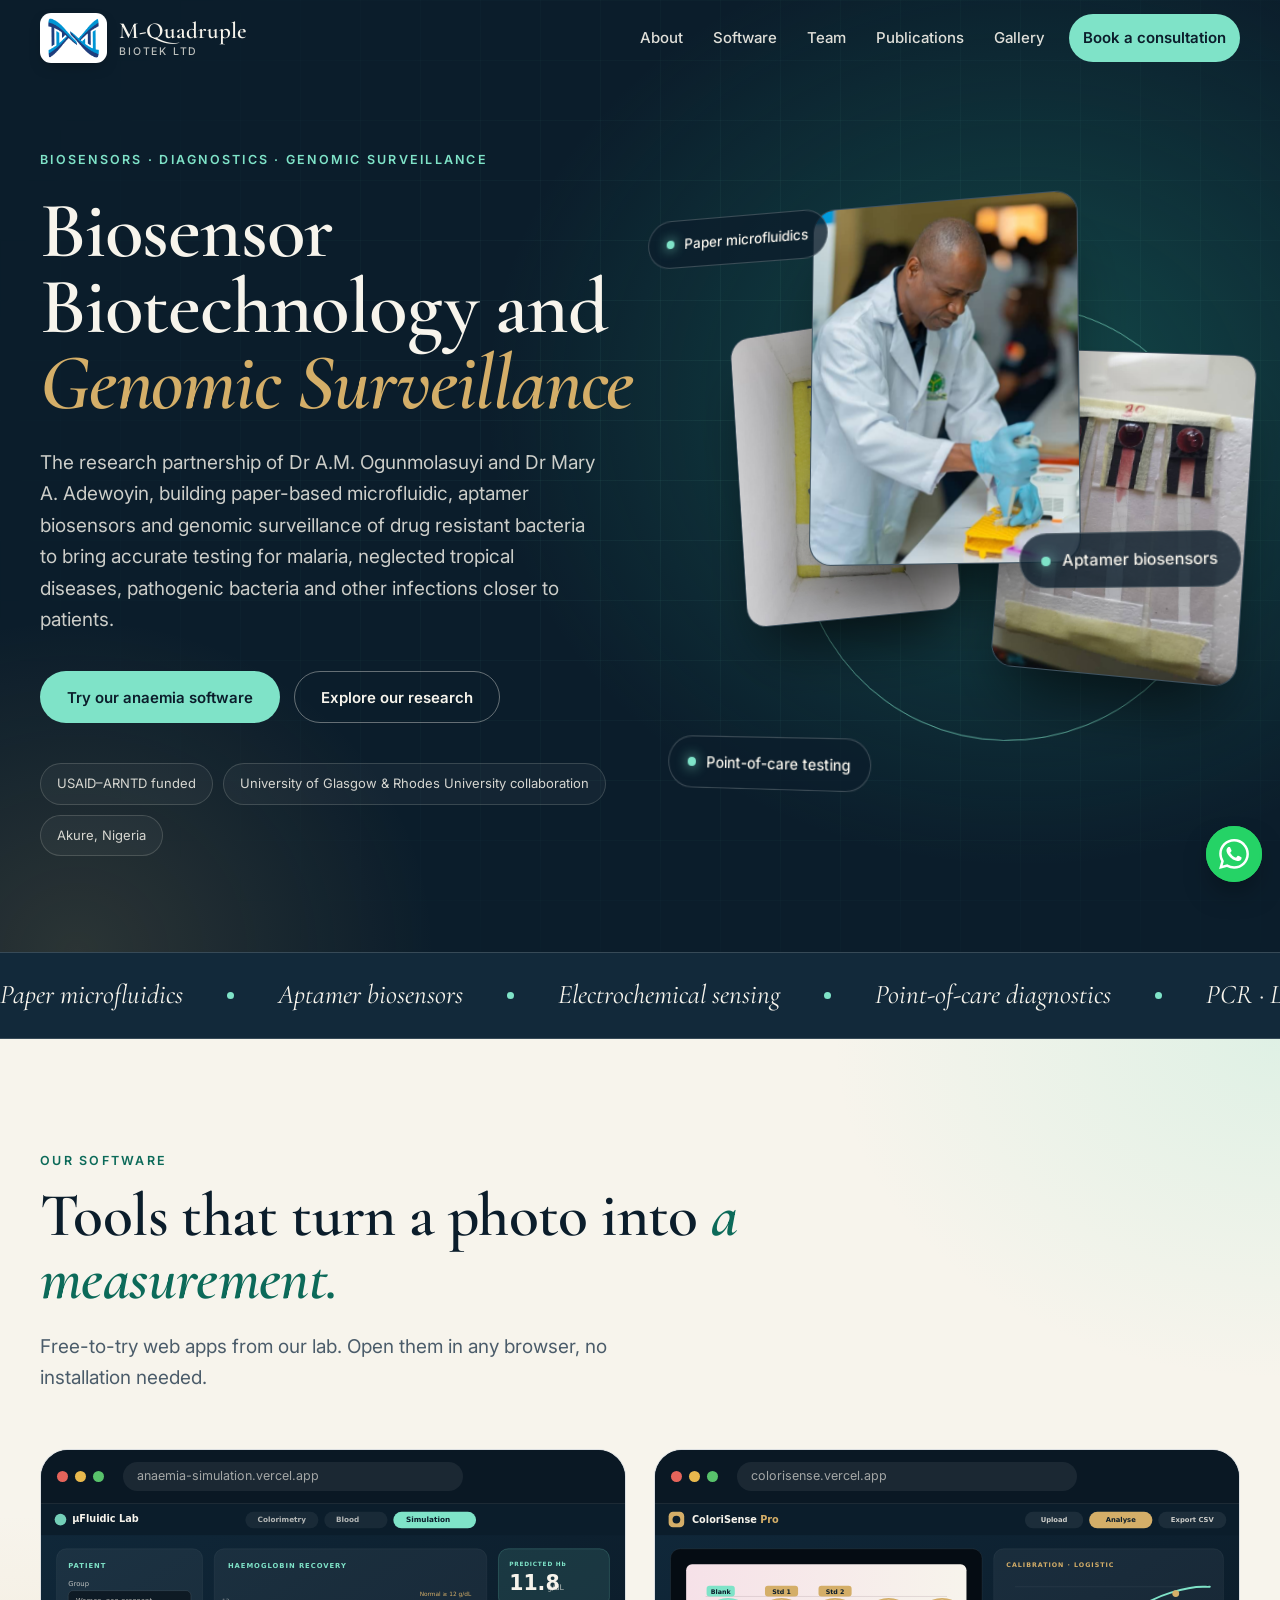
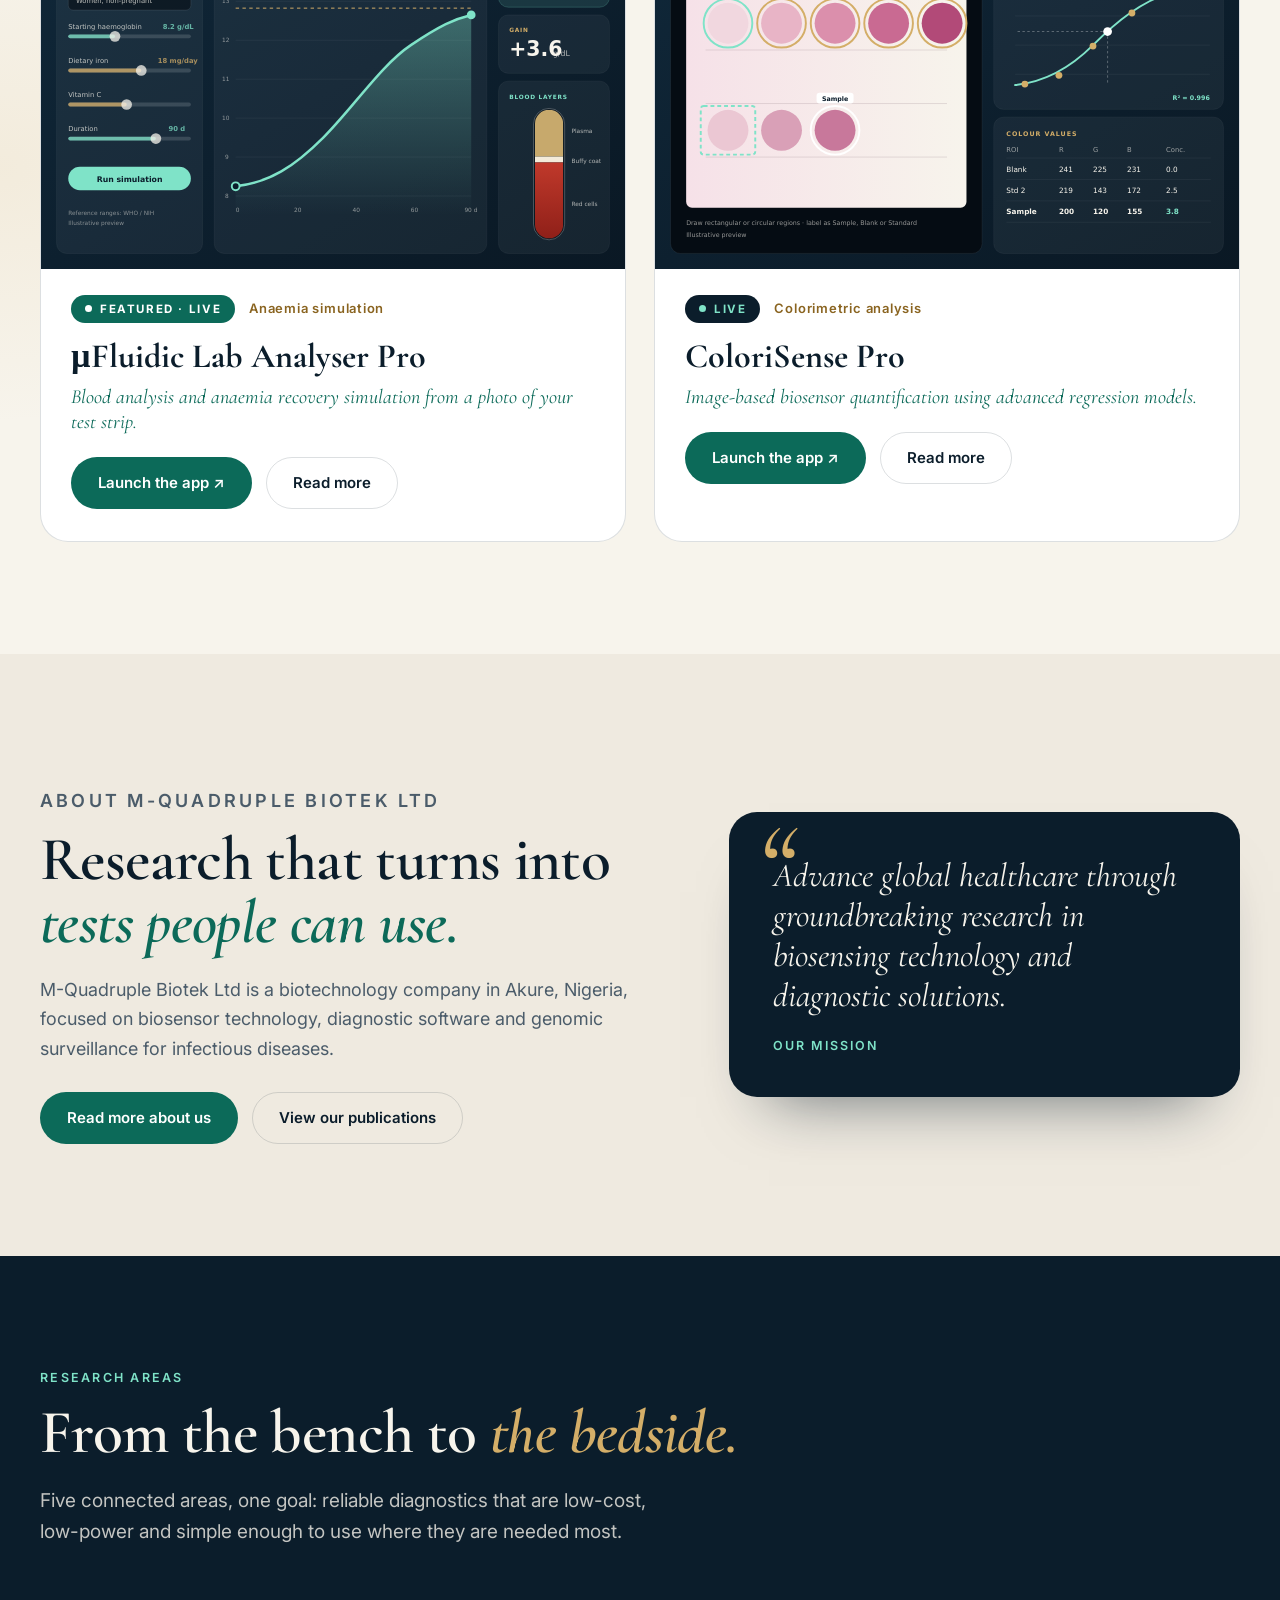
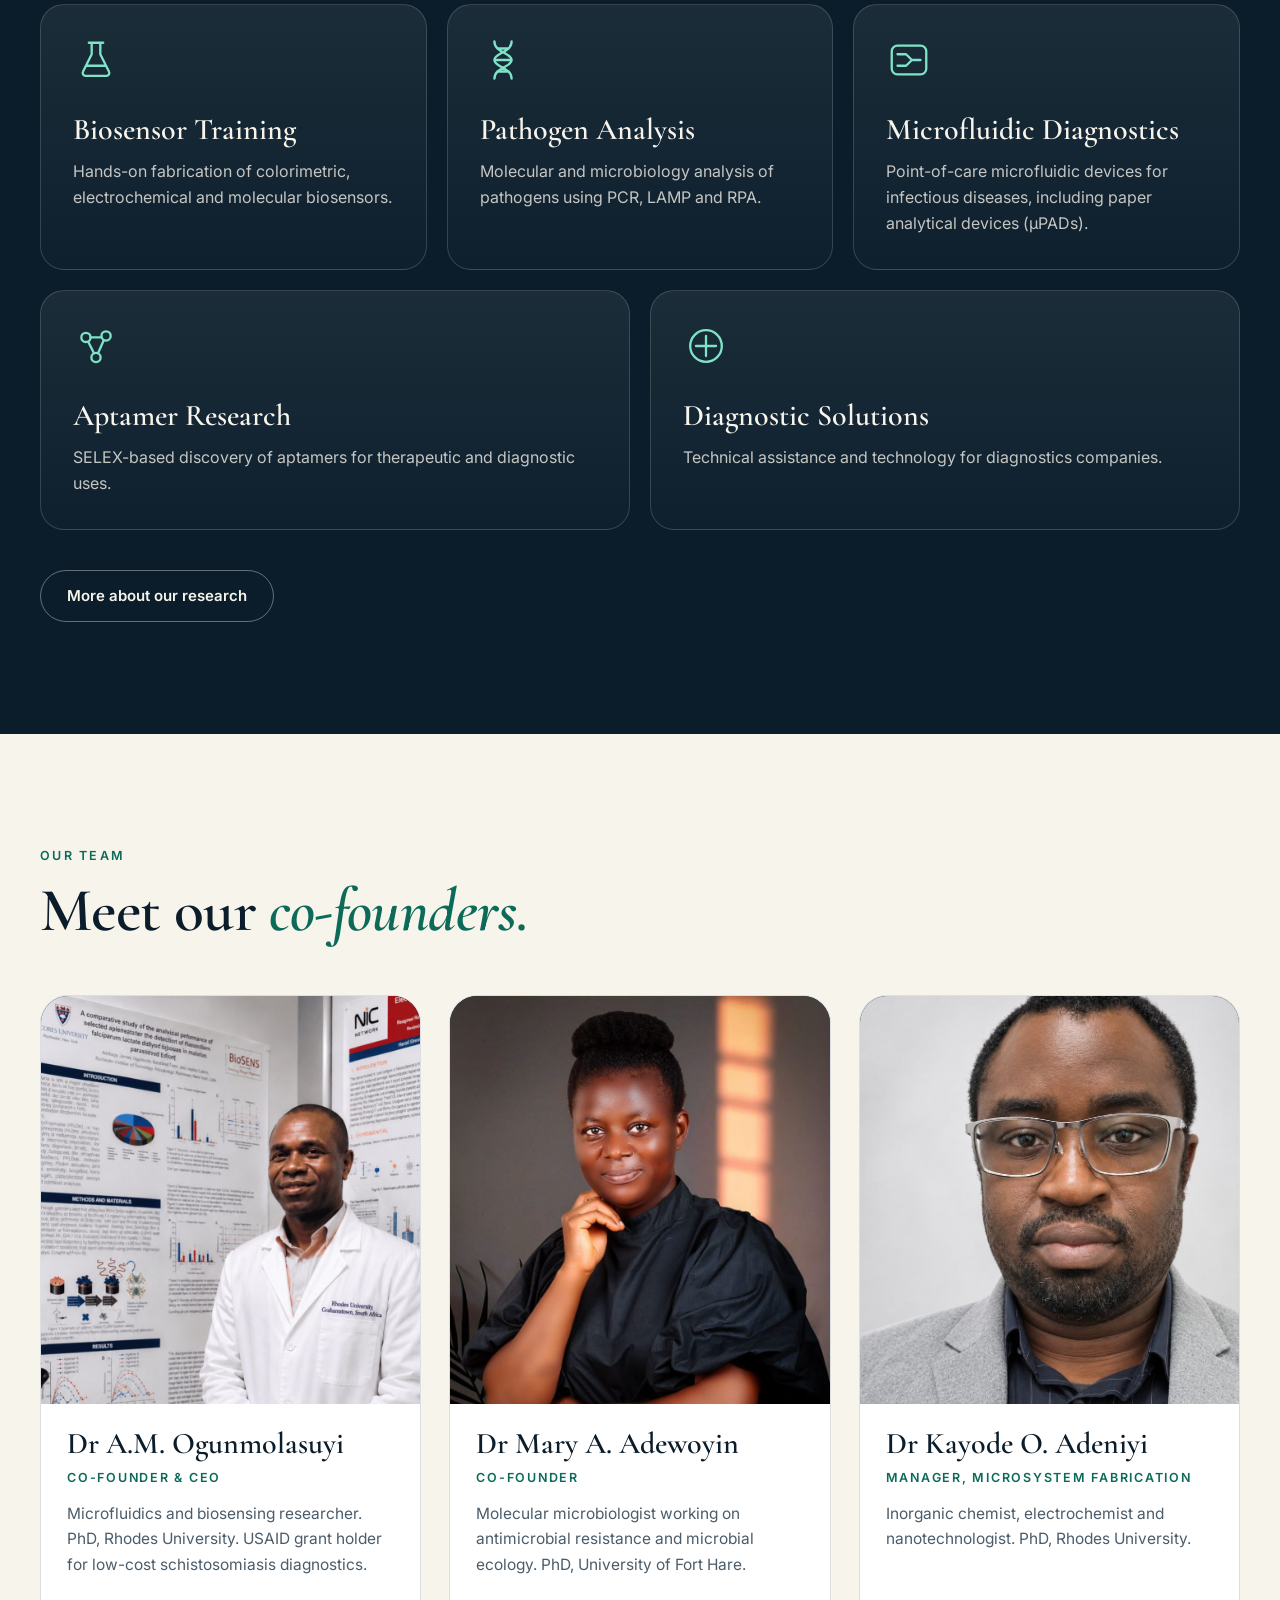
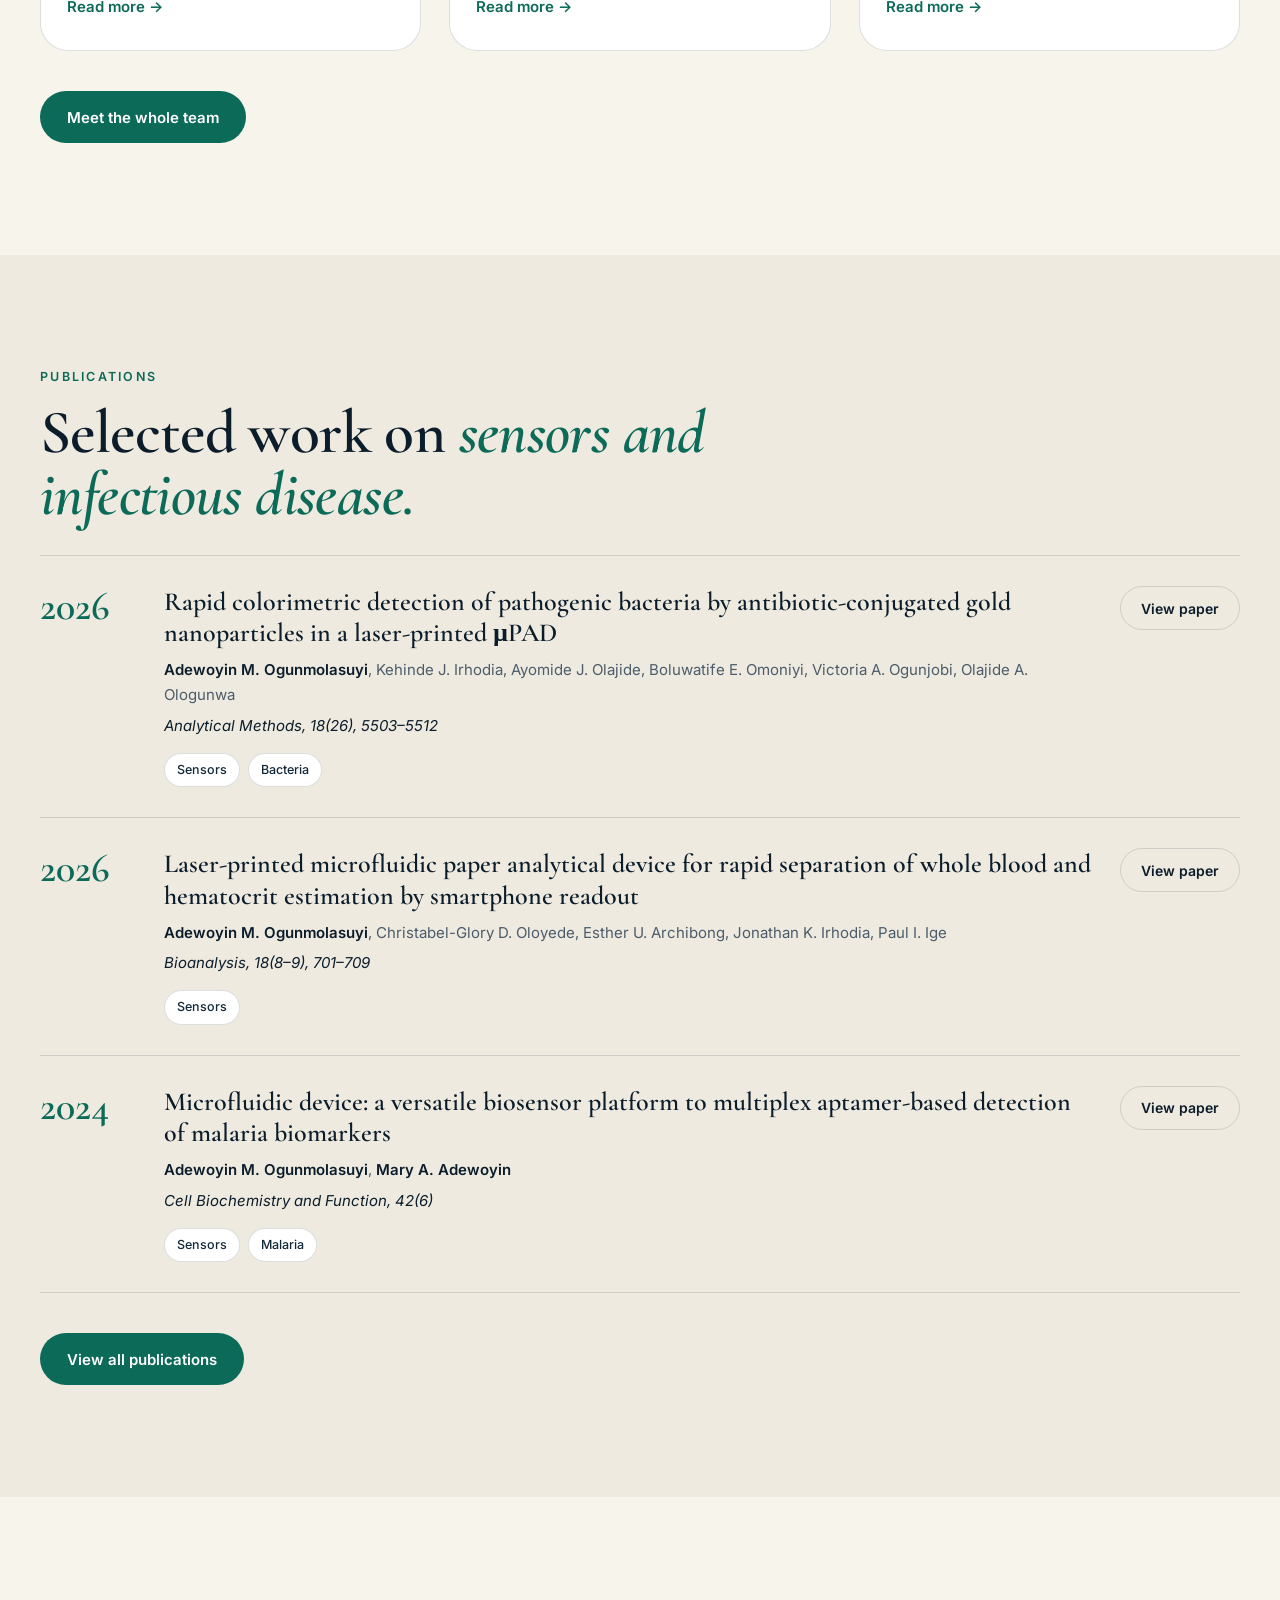
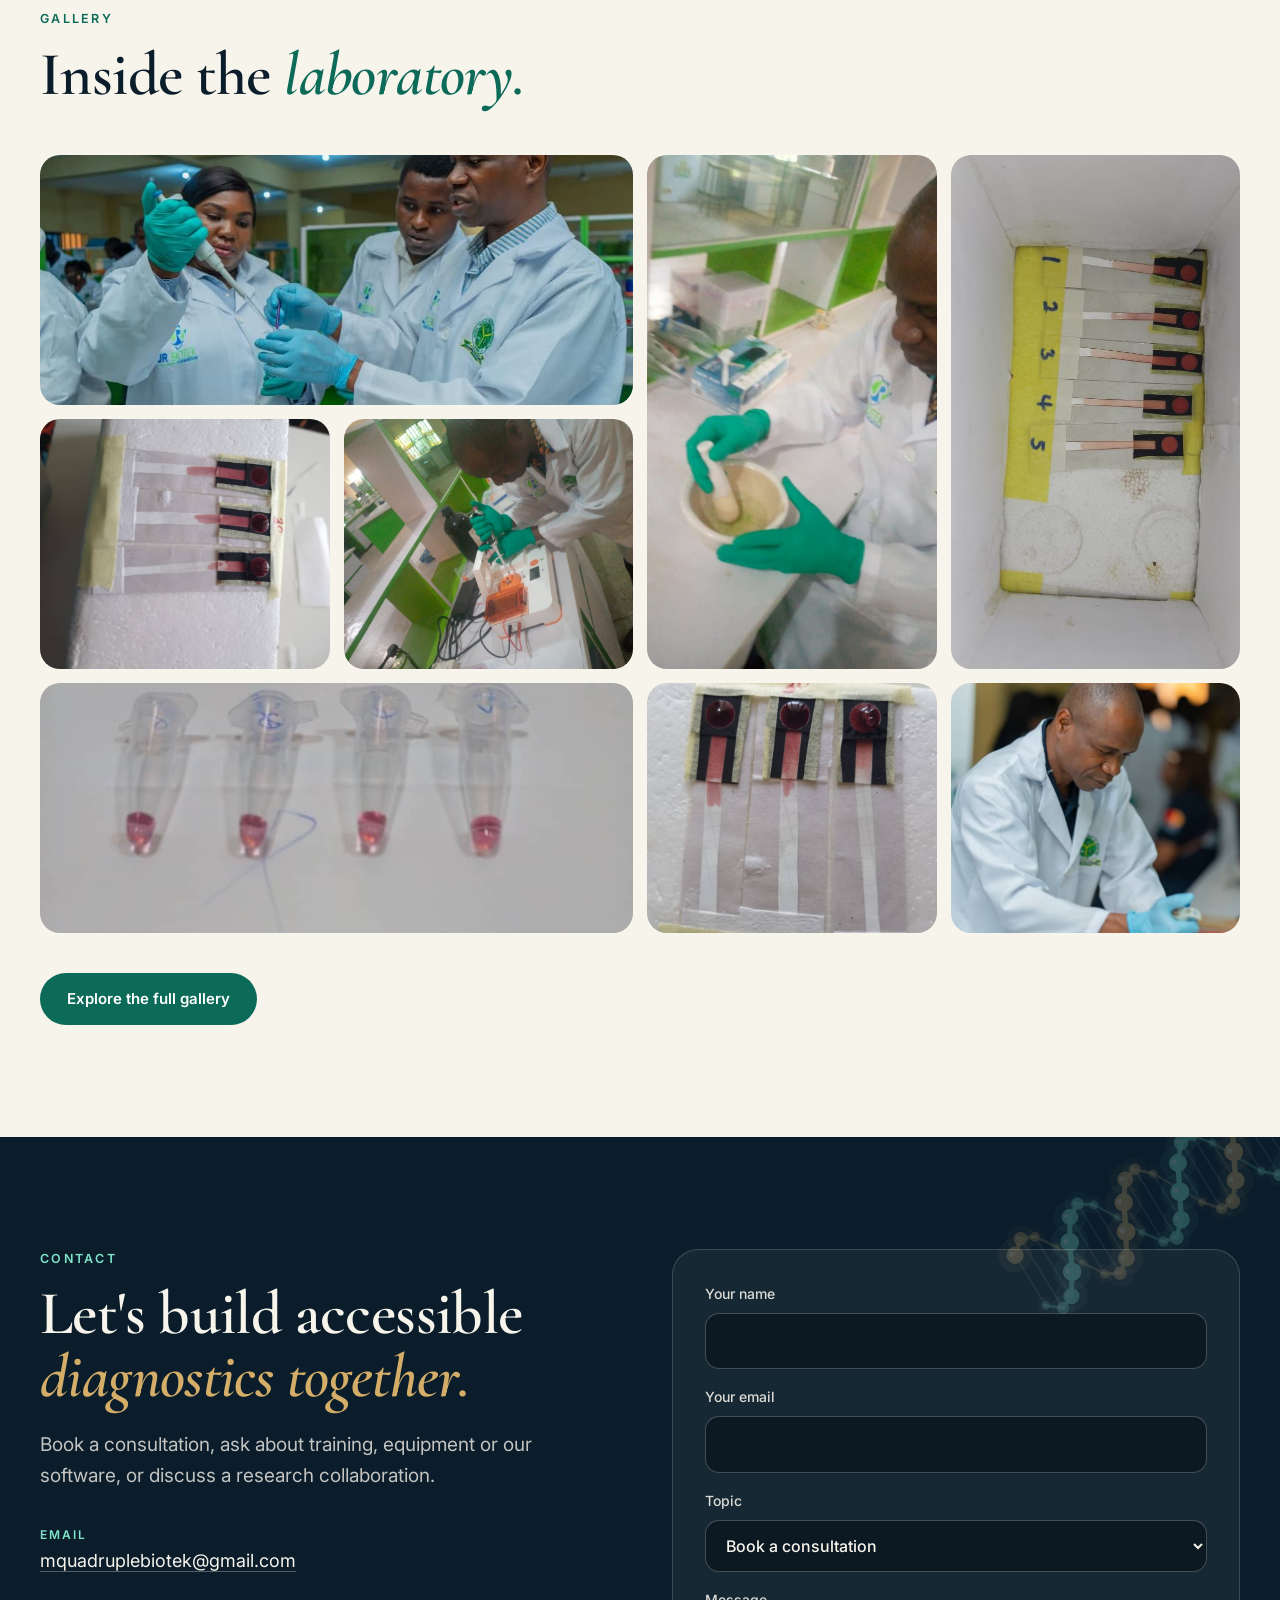
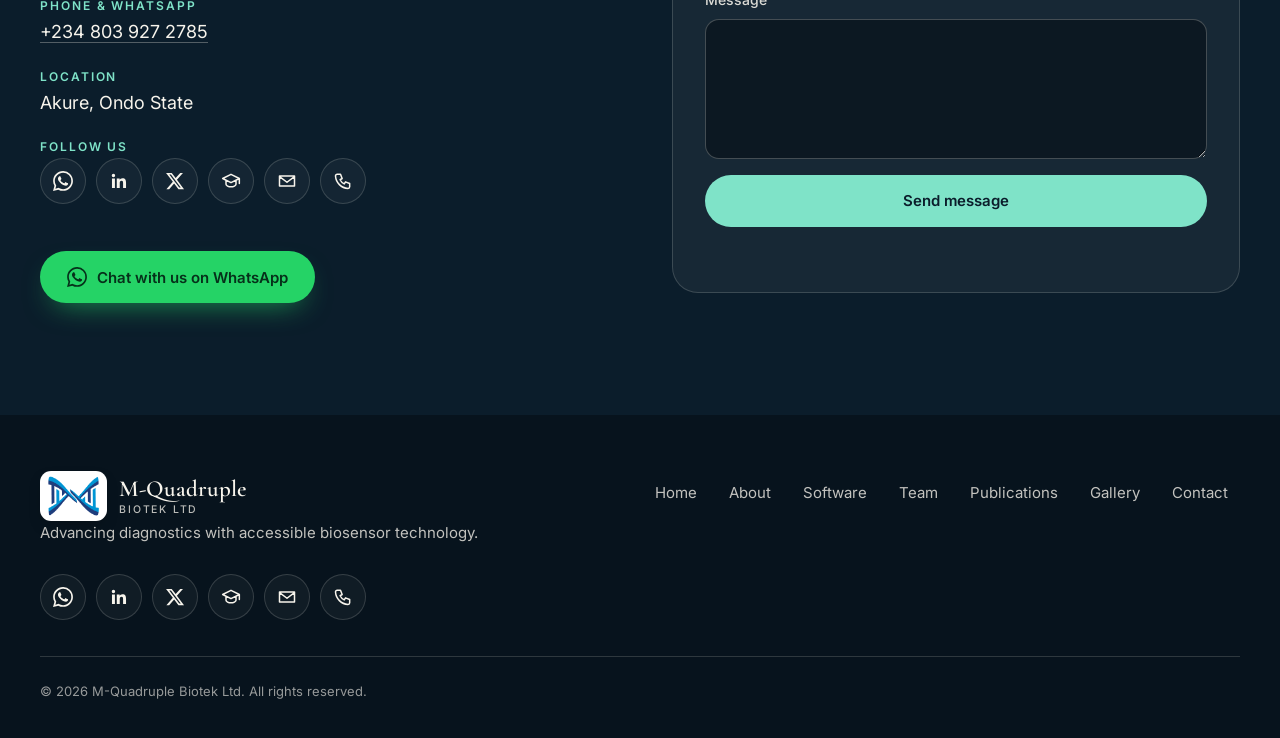
==== commit 4a69f57e: "Add Dr Adeniyi photo, new founder photo, new gallery photo, simplify address Co-Authored-By: Claude " ====
--- a/index.html
+++ b/index.html
@@ -179,7 +179,7 @@
         <a class="more-link" href="team.html#cofounder-2">Read more &rarr;</a></div>
       </article>
       <article class="cfc rv" style="--d:.2s" data-tilt="4">
-        <a class="cph mono" href="team.html#manager" aria-label="Dr Kayode Omotayo Adeniyi"><canvas class="helix" data-theme="dark" data-rot="-1.2" aria-hidden="true"></canvas><span>KA</span></a>
+        <a class="cph" href="team.html#manager"><img src="assets/images/profile-adeniyi.jpg" alt="Portrait of Dr Kayode Omotayo Adeniyi" width="800" height="1067" loading="lazy" style="object-position:50% 20%"></a>
         <div class="body"><h3>Dr Kayode O. Adeniyi</h3><p class="role">Manager, Microsystem Fabrication</p>
         <p>Inorganic chemist, electrochemist and nanotechnologist. PhD, Rhodes University.</p>
         <a class="more-link" href="team.html#manager">Read more &rarr;</a></div>
--- a/css/styles.css
+++ b/css/styles.css
@@ -3,9 +3,9 @@
    One stylesheet, no frameworks. Colours live in :root below.
    ========================================================== */
 :root{
-  --ink:#0B1D2B; --ink-2:#12293A;
+  --ink:#0B1D2B; --ink-2:#12293A; --ink-3:#183449;
   --paper:#F7F4EC; --paper-2:#EFEAE0;
-  --green:#0C6A59; --mint:#7FE3C8; --gold:#D4AE68; --gold-d:#8A6420;
+  --green:#0C6A59; --green-2:#118A74; --mint:#7FE3C8; --gold:#D4AE68; --gold-d:#8A6420;
   --muted:#4B5C6A;
   --line:rgba(11,29,43,.14); --line-l:rgba(247,244,236,.16);
   --serif:'Cormorant Garamond','Iowan Old Style',Georgia,serif;
@@ -424,6 +424,61 @@
 .cta-in p{margin-top:14px;max-width:560px;color:rgba(247,244,236,.78)}
 .cta-btns{display:flex;flex-wrap:wrap;gap:14px}
 
+/* ---------- menu button turns into an X ---------- */
+.menu-btn span{transition:transform .3s,opacity .2s}
+.menu-btn[aria-expanded="true"] span:nth-child(1){transform:translateY(7px) rotate(45deg)}
+.menu-btn[aria-expanded="true"] span:nth-child(2){opacity:0}
+.menu-btn[aria-expanded="true"] span:nth-child(3){transform:translateY(-7px) rotate(-45deg)}
+.menu-btn[aria-expanded="true"]{background:rgba(127,227,200,.16);border-color:var(--mint);color:var(--mint)}
+
+/* ---------- software page (modern) ---------- */
+.sw-hero{min-height:560px;display:flex;align-items:center;padding-bottom:140px}
+.dna-hero{position:absolute;right:0;top:0;width:50%;height:100%;z-index:0;pointer-events:none}
+.chips-row{display:flex;flex-wrap:wrap;gap:10px;margin-top:30px}
+.chips-row li{display:inline-flex;align-items:center;gap:9px;padding:9px 16px;border-radius:999px;font-size:13.5px;font-weight:500;border:1px solid var(--line-l);background:rgba(255,255,255,.05);color:rgba(247,244,236,.9);backdrop-filter:blur(6px);-webkit-backdrop-filter:blur(6px)}
+.chips-row li::before{content:"";width:7px;height:7px;border-radius:50%;background:var(--mint);box-shadow:0 0 10px var(--mint)}
+.sw-bar{position:relative;z-index:2;margin-top:-84px}
+.sw-bar .grid3{display:grid;grid-template-columns:repeat(3,minmax(0,1fr));gap:18px}
+.hl{display:flex;gap:16px;align-items:flex-start;padding:24px 26px;border-radius:24px;background:#fff;border:1px solid var(--line);box-shadow:0 30px 60px -34px rgba(11,29,43,.45)}
+.hl .ic{flex:none}
+.hl h3{font-family:var(--serif);font-size:23px;line-height:1.1;font-weight:700}
+.hl p{margin-top:6px;font-size:14.5px;color:var(--muted);line-height:1.5}
+.software.modern{padding-top:84px;background:radial-gradient(45% 30% at 100% 8%,rgba(127,227,200,.22),transparent 70%),radial-gradient(40% 30% at 0% 55%,rgba(212,174,104,.16),transparent 70%),linear-gradient(rgba(11,29,43,.035) 1px,transparent 1px) 0 0/100% 56px,var(--paper)}
+.modern .sw-list{counter-reset:sw;gap:40px;margin-top:0}
+.modern .sw{counter-increment:sw;position:relative;overflow:hidden;padding:56px;border-radius:36px;background:#fff;border:1px solid var(--line);box-shadow:0 50px 90px -50px rgba(11,29,43,.5)}
+.modern .sw::before{content:"0" counter(sw);position:absolute;top:14px;right:30px;font-family:var(--serif);font-weight:700;font-size:120px;line-height:1;color:transparent;-webkit-text-stroke:1.2px rgba(12,106,89,.22);pointer-events:none}
+.modern .sw-dark{background:radial-gradient(60% 70% at 100% 0%,rgba(31,143,122,.35),transparent 70%),linear-gradient(160deg,var(--ink-3),var(--ink));border-color:rgba(127,227,200,.25);color:var(--paper)}
+.modern .sw-dark::before{-webkit-text-stroke:1.2px rgba(127,227,200,.28)}
+.sw-dark h3{color:var(--paper)}
+.sw-dark .sw-tag{color:var(--mint)}
+.sw-dark .sw-desc,.sw-dark .sw-aud{color:rgba(247,244,236,.78)}
+.sw-dark .sw-aud b{color:var(--paper)}
+.sw-dark .checks li{color:rgba(247,244,236,.9)}
+.sw-dark .checks li::before{background-color:rgba(127,227,200,.18)}
+.sw-dark .kick{color:var(--gold)}
+.sw-dark .pill{background:rgba(127,227,200,.16);color:var(--mint)}
+.sw-dark .pill-hot{background:var(--mint);color:var(--ink)}
+.sw-dark .pill-hot::before{background:var(--ink)}
+.sw-dark .btn-ghost{background:transparent;border-color:rgba(247,244,236,.35);color:var(--paper)}
+.sw-dark .btn-ghost:hover{border-color:var(--mint);color:var(--mint)}
+.sw-dark .sw-shot .tags li{background:rgba(255,255,255,.08);border-color:var(--line-l);color:var(--paper)}
+.sw-dark .browser{border-color:rgba(127,227,200,.3);box-shadow:0 50px 80px -30px rgba(0,0,0,.7),0 0 0 8px rgba(127,227,200,.06)}
+.steps-sec{background:var(--paper-2)}
+.steps{display:grid;grid-template-columns:repeat(3,minmax(0,1fr));gap:22px;margin-top:48px;position:relative;counter-reset:st}
+.steps::before{content:"";position:absolute;left:8%;right:8%;top:34px;height:2px;background:repeating-linear-gradient(90deg,rgba(12,106,89,.35) 0 8px,transparent 8px 16px)}
+.step{counter-increment:st;position:relative;padding:0 10px;text-align:center}
+.step::before{content:counter(st);position:relative;z-index:1;display:grid;place-items:center;width:68px;height:68px;margin:0 auto;border-radius:50%;background:linear-gradient(160deg,var(--green-2),var(--green));color:#fff;font-family:var(--serif);font-weight:700;font-size:32px;box-shadow:0 18px 34px -14px rgba(12,106,89,.8),0 0 0 8px var(--paper-2)}
+.step h3{font-family:var(--serif);font-size:27px;font-weight:600;margin-top:22px}
+.step p{margin:10px auto 0;max-width:290px;color:var(--muted);font-size:16px}
+@media(max-width:900px){
+  .sw-hero{min-height:0;padding-bottom:110px}
+  .dna-hero{width:100%;opacity:.4}
+  .sw-bar .grid3{grid-template-columns:1fr}
+  .modern .sw{padding:30px 22px}
+  .modern .sw::before{font-size:84px;right:18px}
+  .steps{grid-template-columns:1fr;gap:34px}.steps::before{display:none}
+}
+
 @media(prefers-reduced-motion:reduce){
   *,*::before,*::after{animation:none!important;transition:none!important}
   html{scroll-behavior:auto}
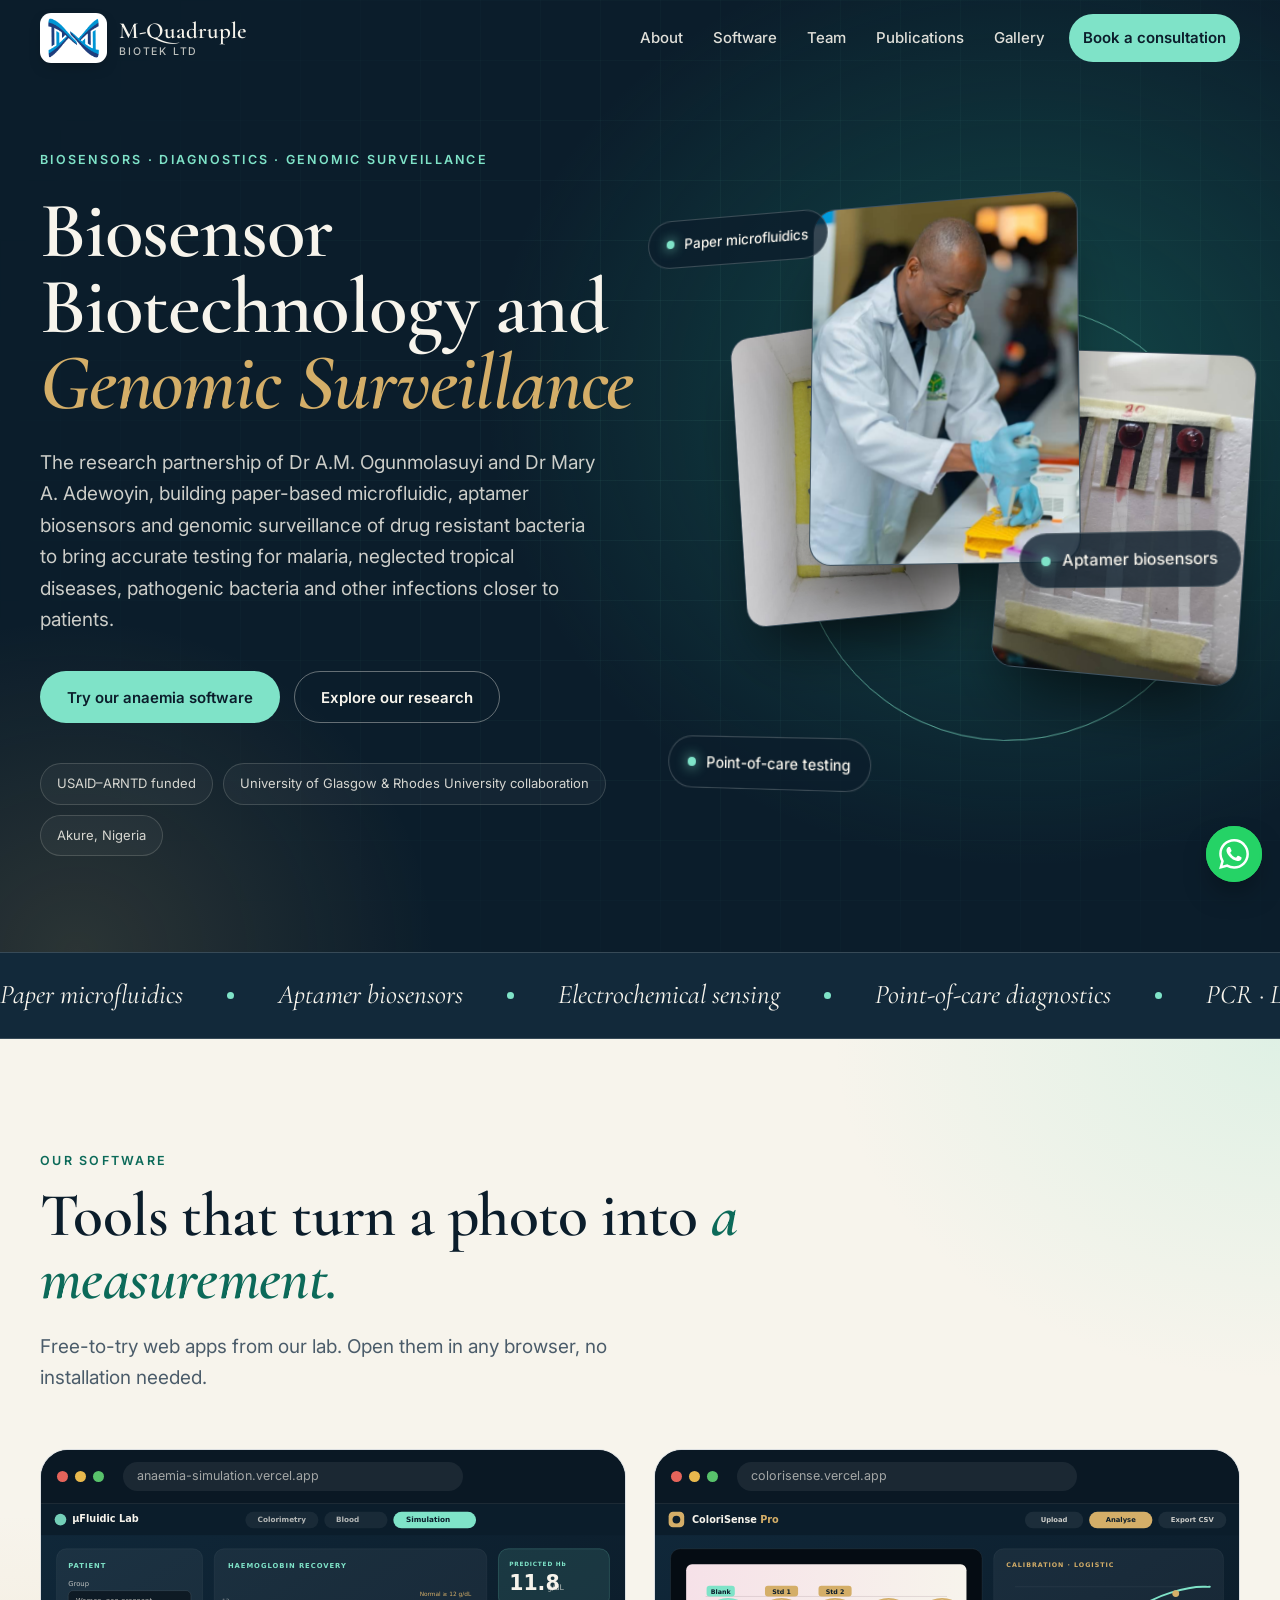
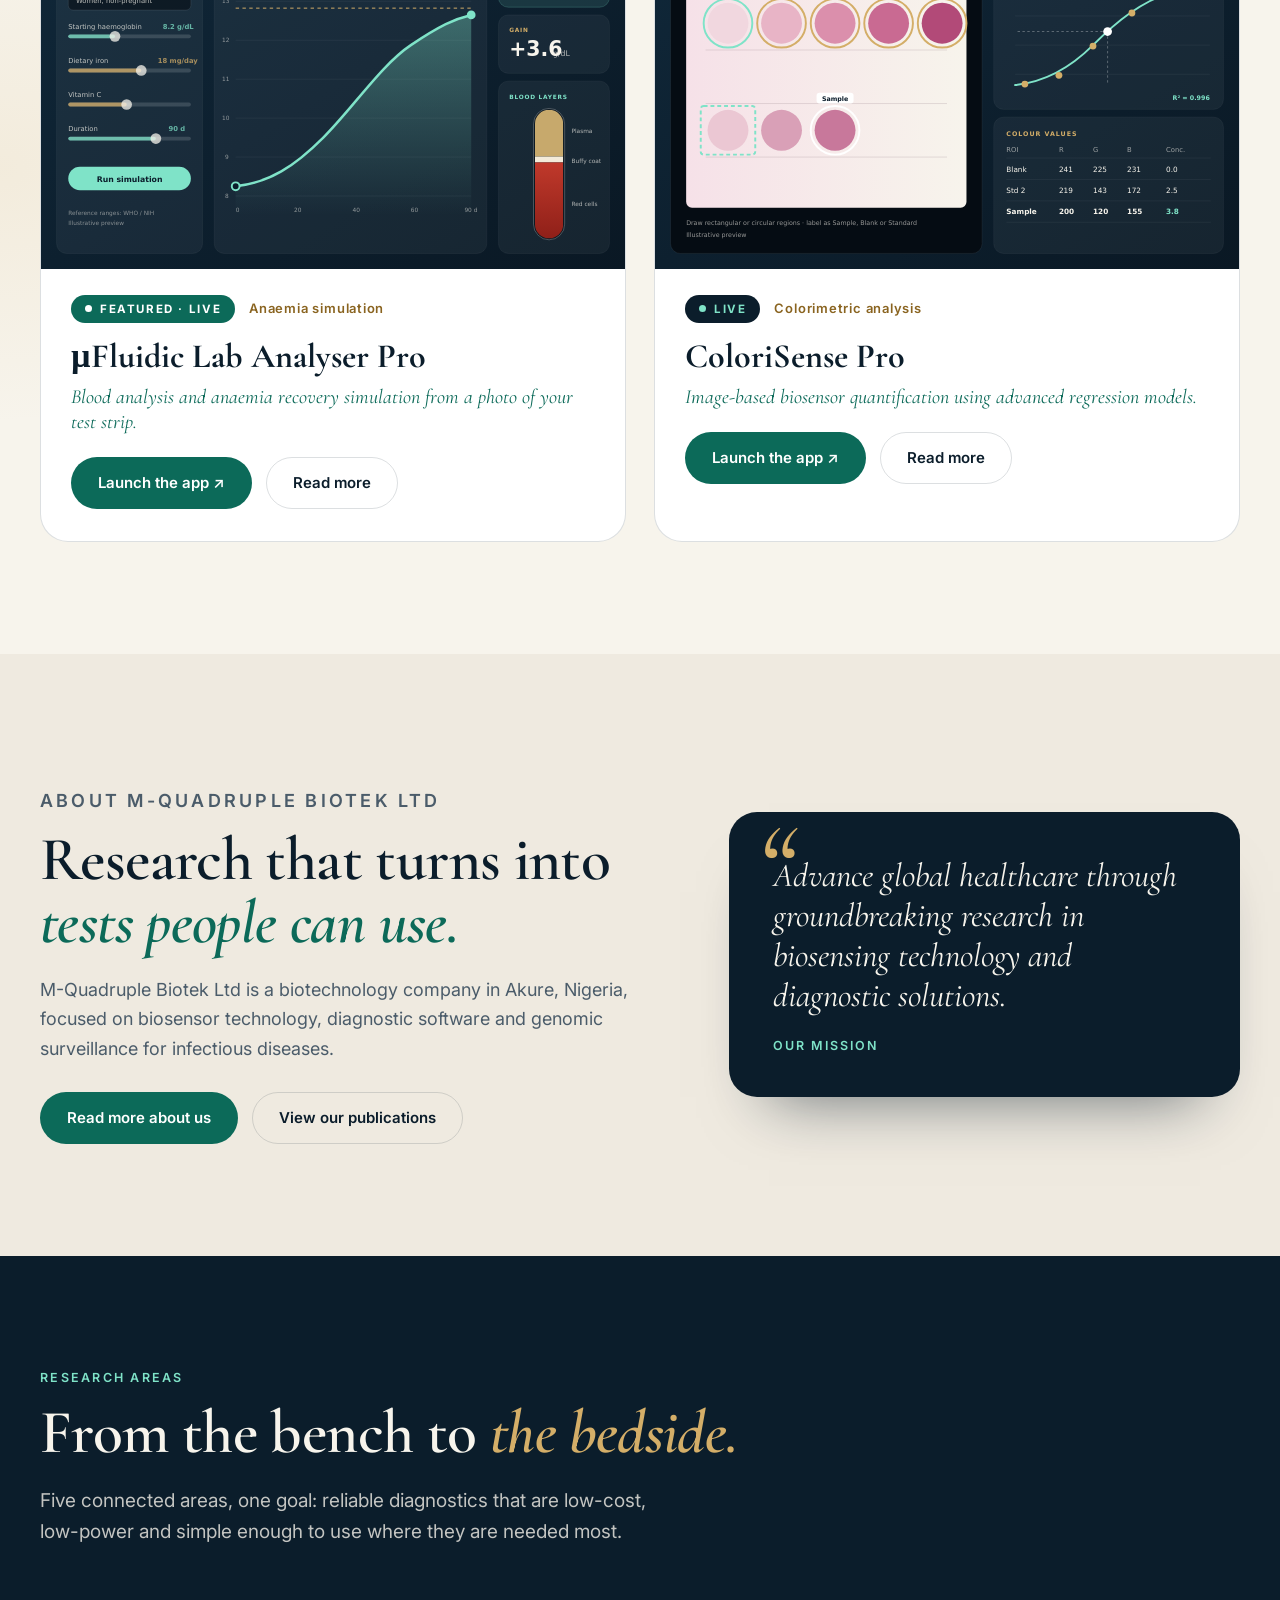
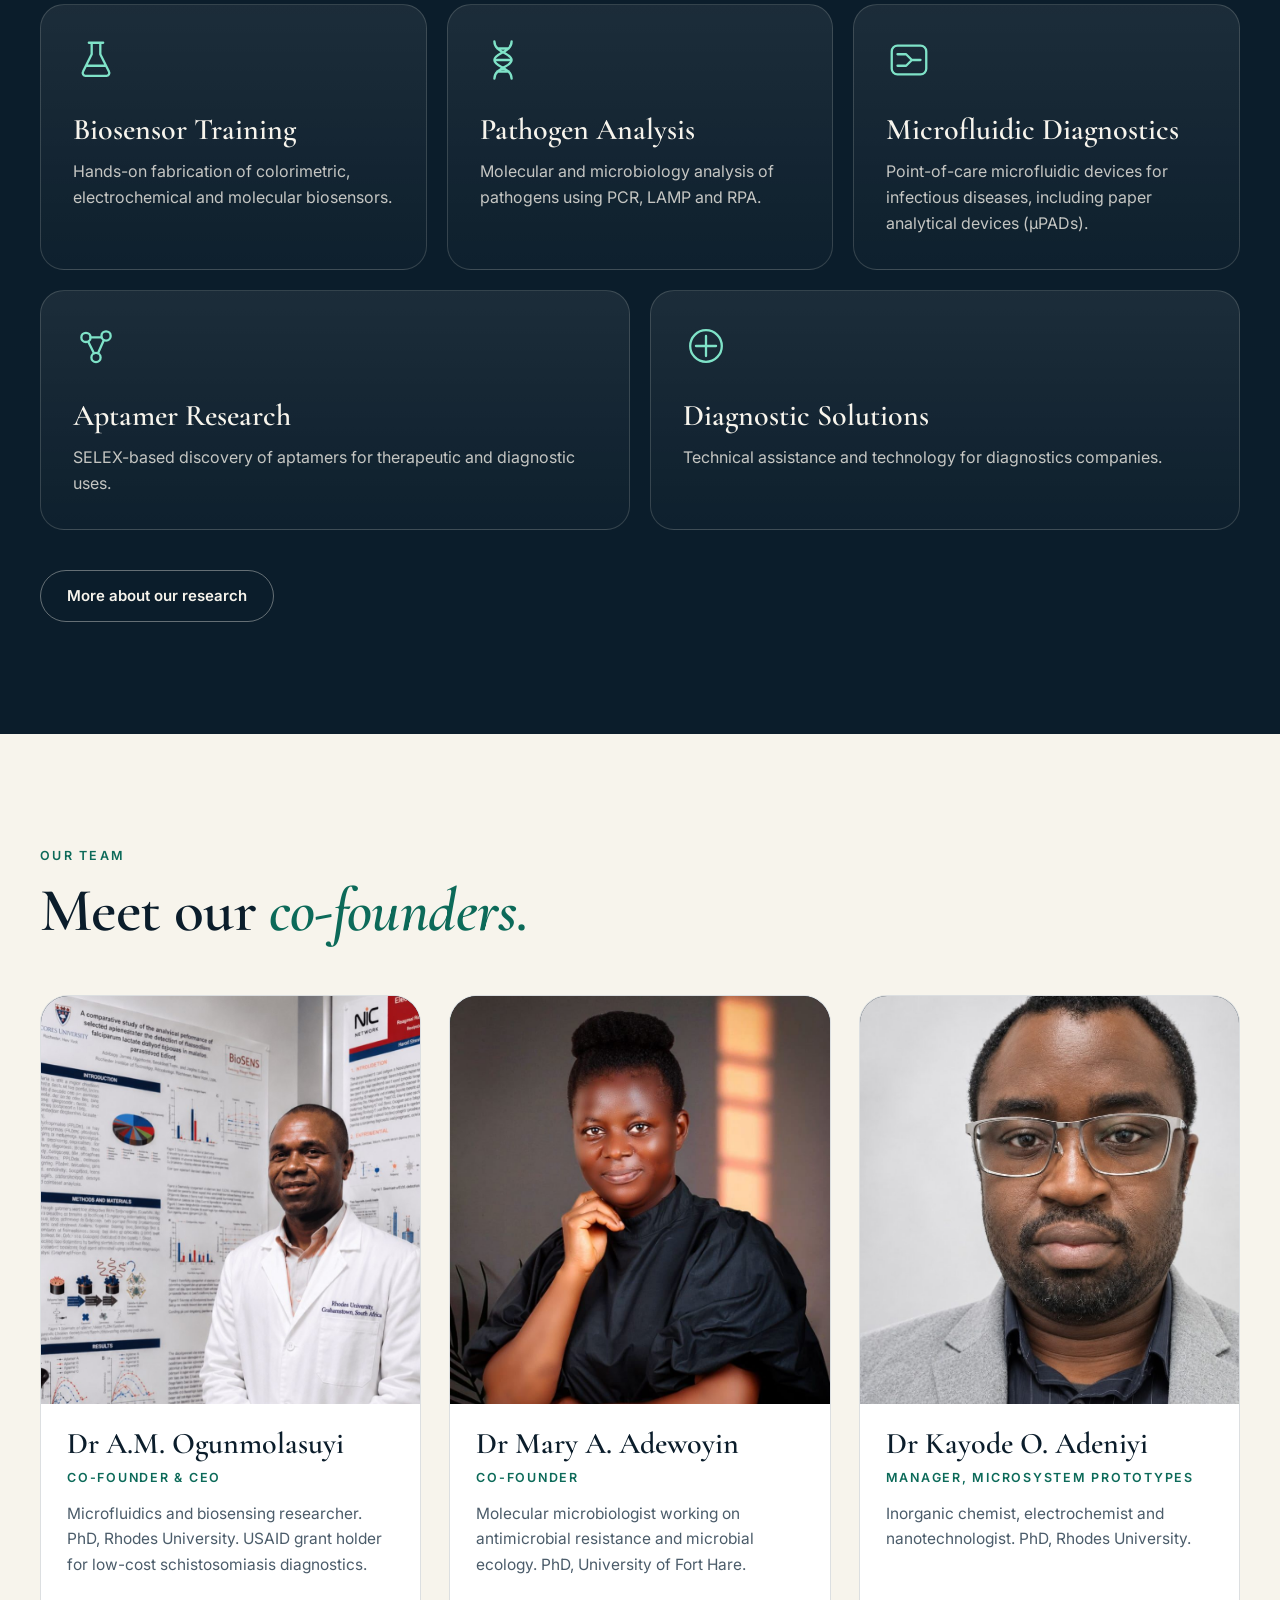
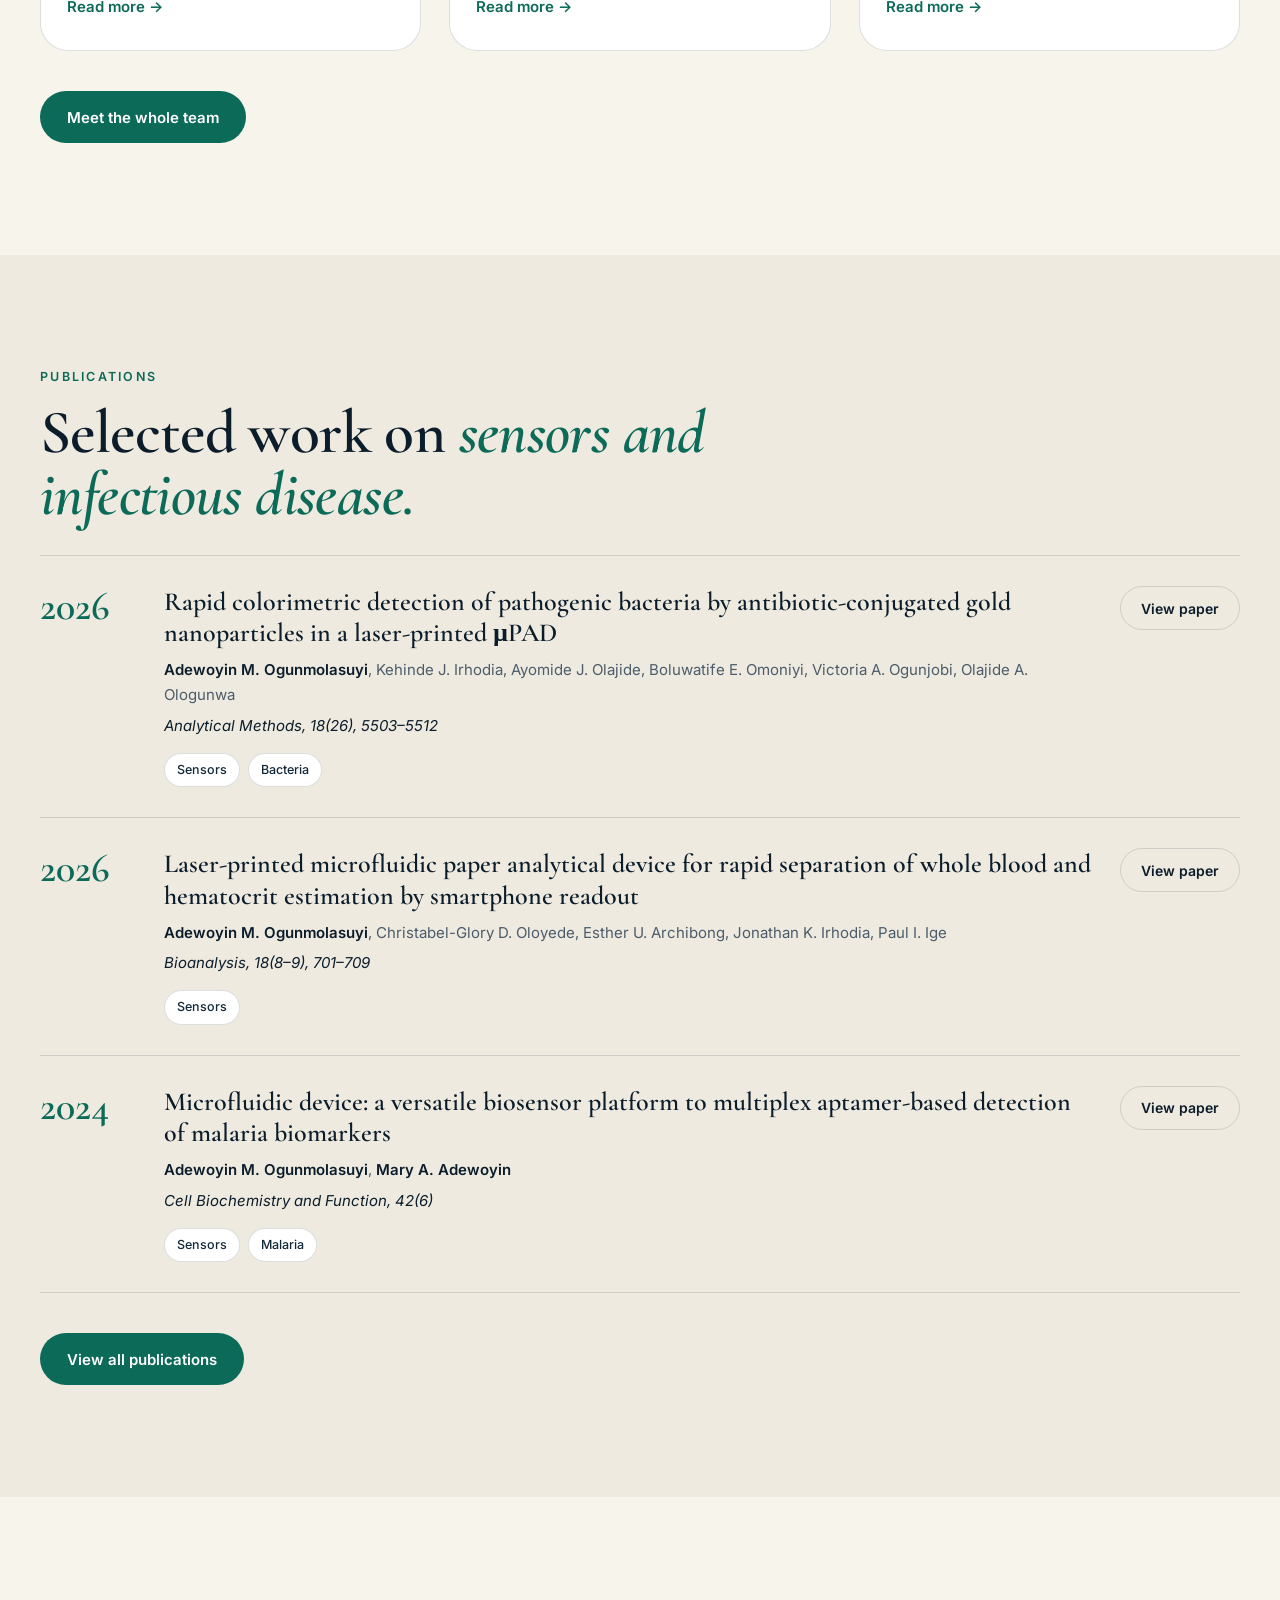
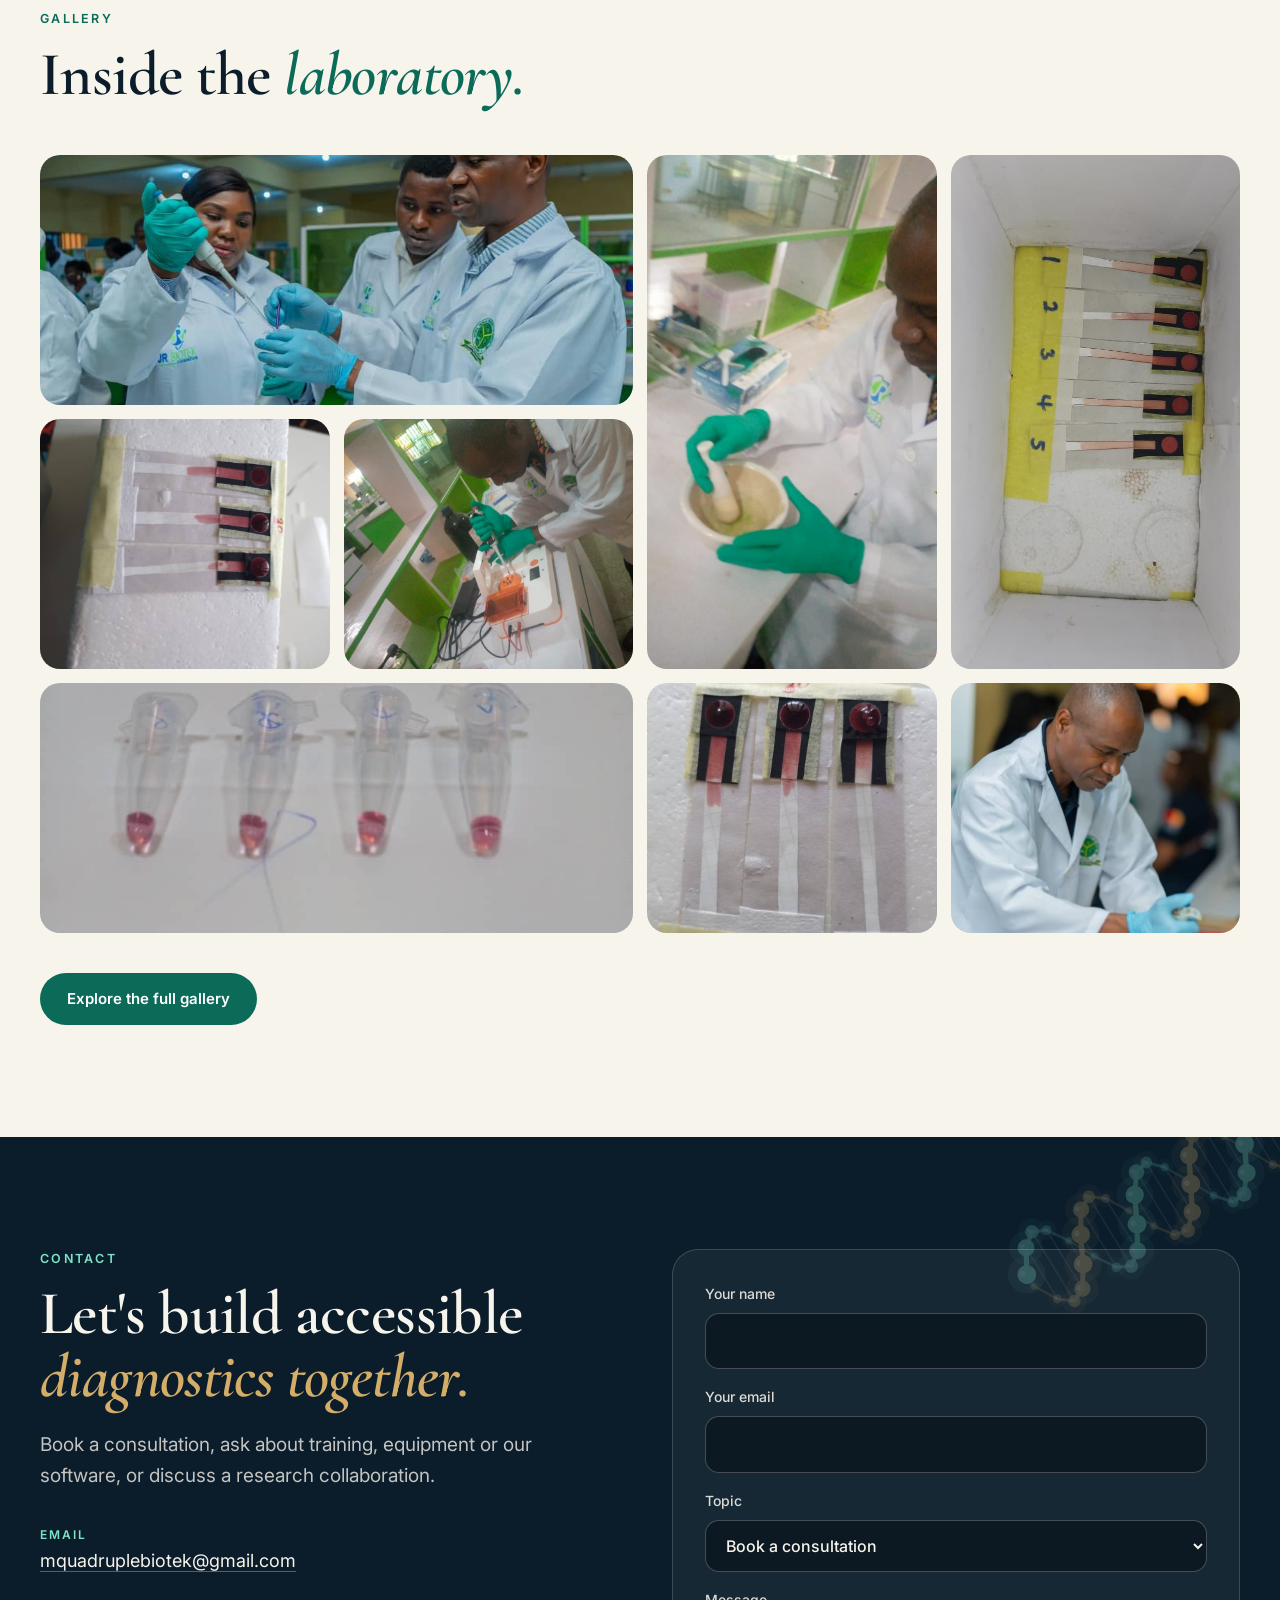
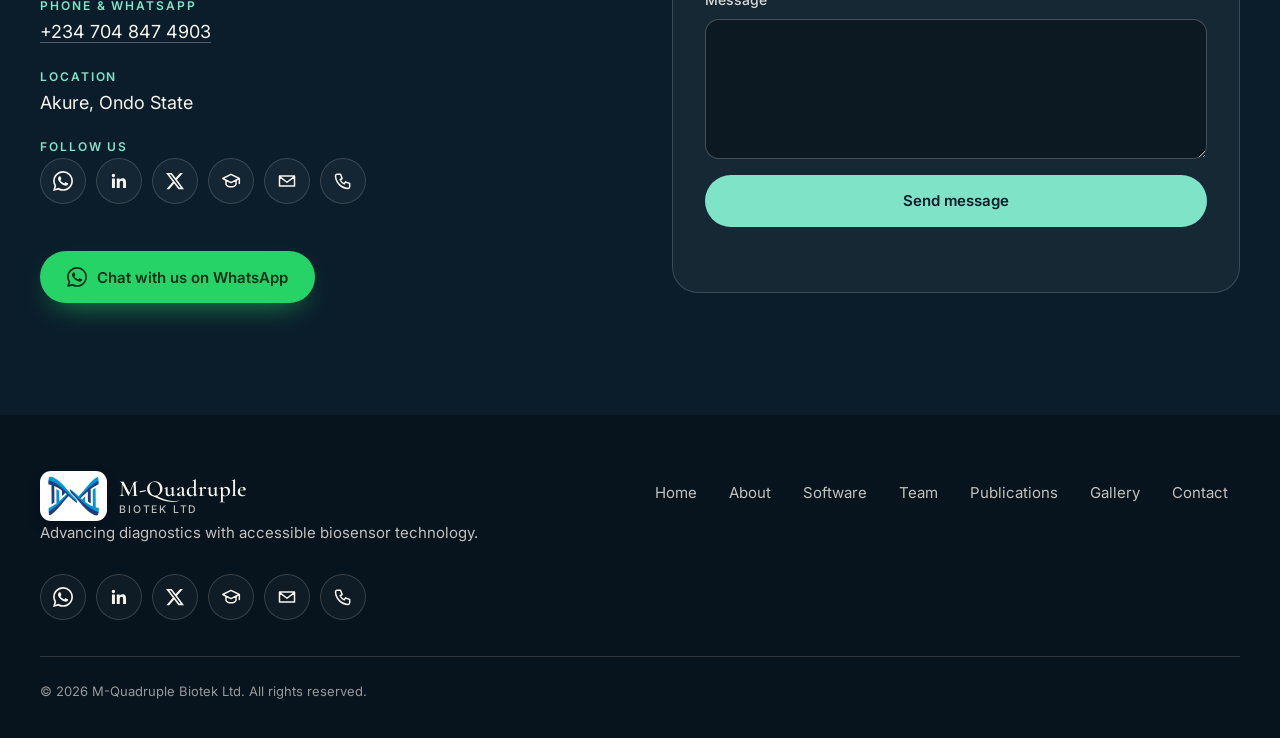
==== commit e28cf546: "Rename Dr Adeniyi role to Manager, Microsystem Prototypes Co-Authored-By: Claude Sonnet 5.5 <noreply" ====
--- a/index.html
+++ b/index.html
@@ -180,7 +180,7 @@
       </article>
       <article class="cfc rv" style="--d:.2s" data-tilt="4">
         <a class="cph" href="team.html#manager"><img src="assets/images/profile-adeniyi.jpg" alt="Portrait of Dr Kayode Omotayo Adeniyi" width="800" height="1067" loading="lazy" style="object-position:50% 20%"></a>
-        <div class="body"><h3>Dr Kayode O. Adeniyi</h3><p class="role">Manager, Microsystem Fabrication</p>
+        <div class="body"><h3>Dr Kayode O. Adeniyi</h3><p class="role">Manager, Microsystem Prototypes</p>
         <p>Inorganic chemist, electrochemist and nanotechnologist. PhD, Rhodes University.</p>
         <a class="more-link" href="team.html#manager">Read more &rarr;</a></div>
       </article>
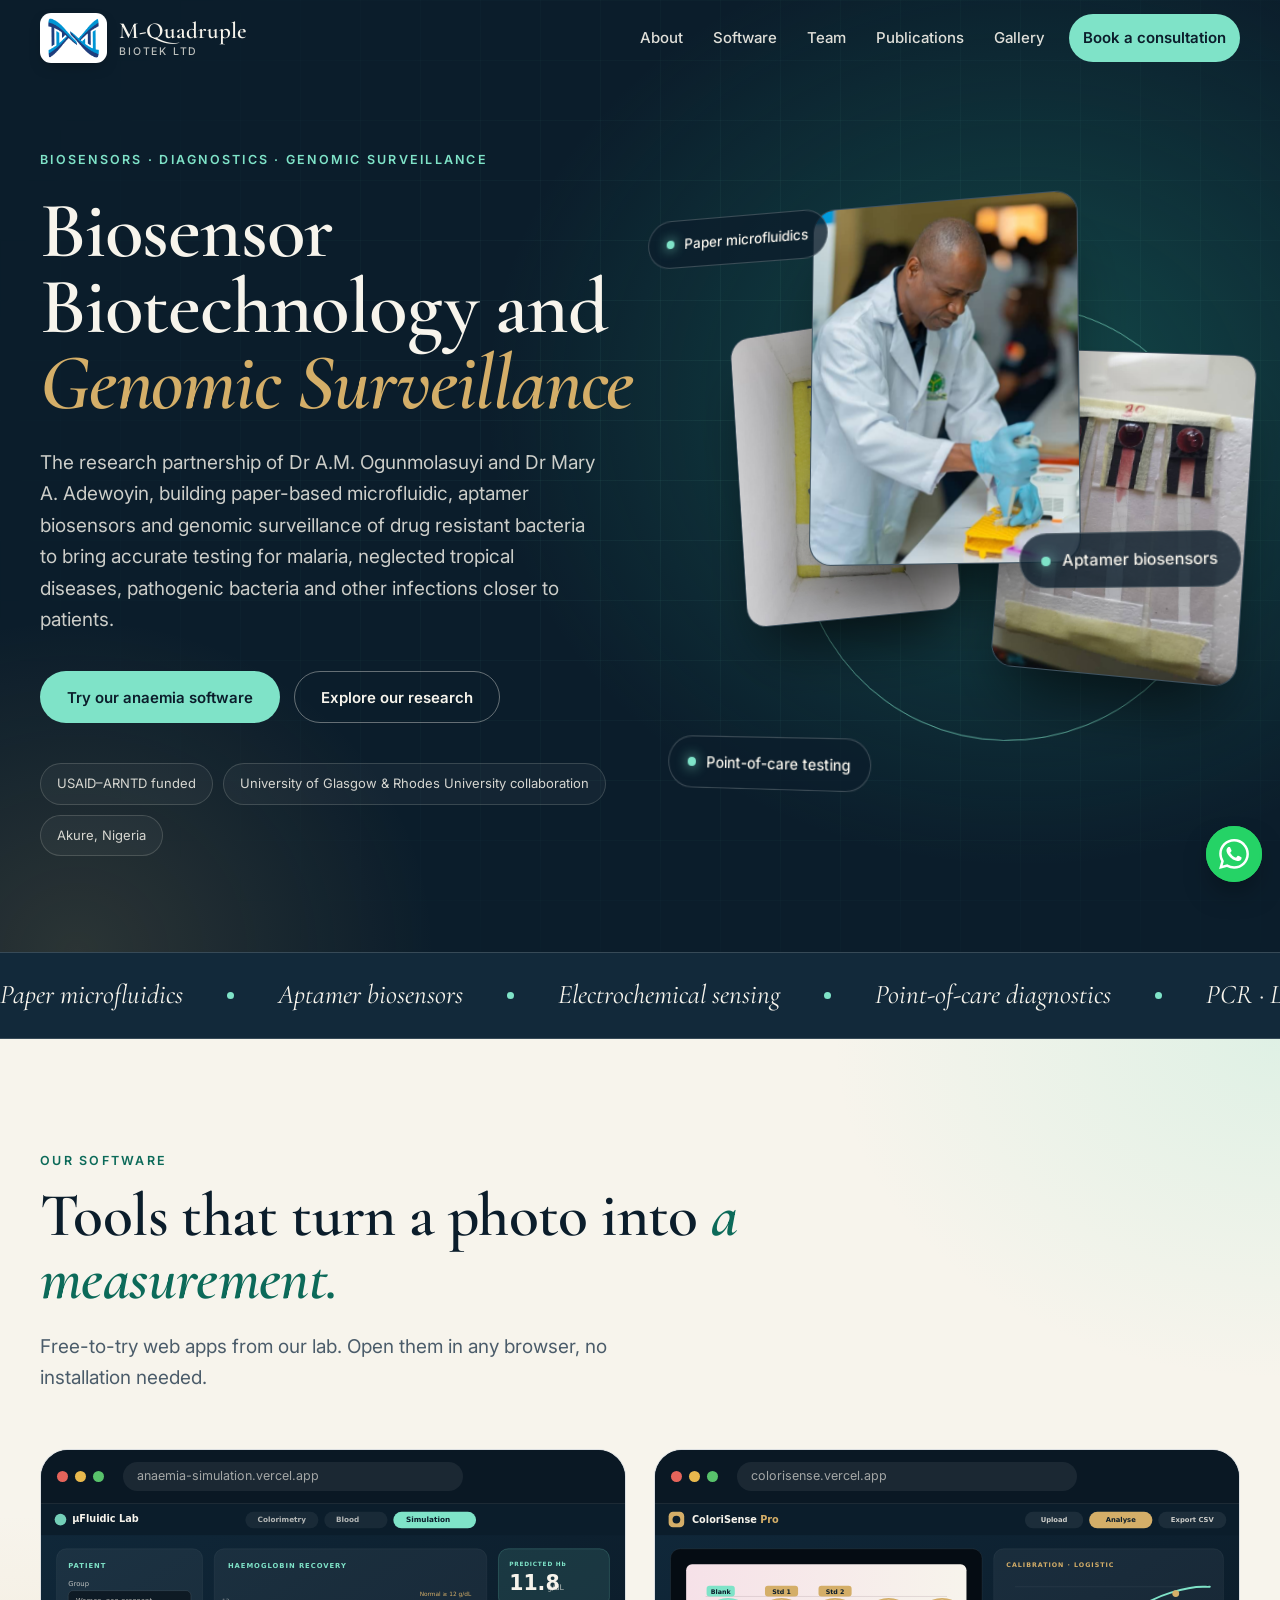
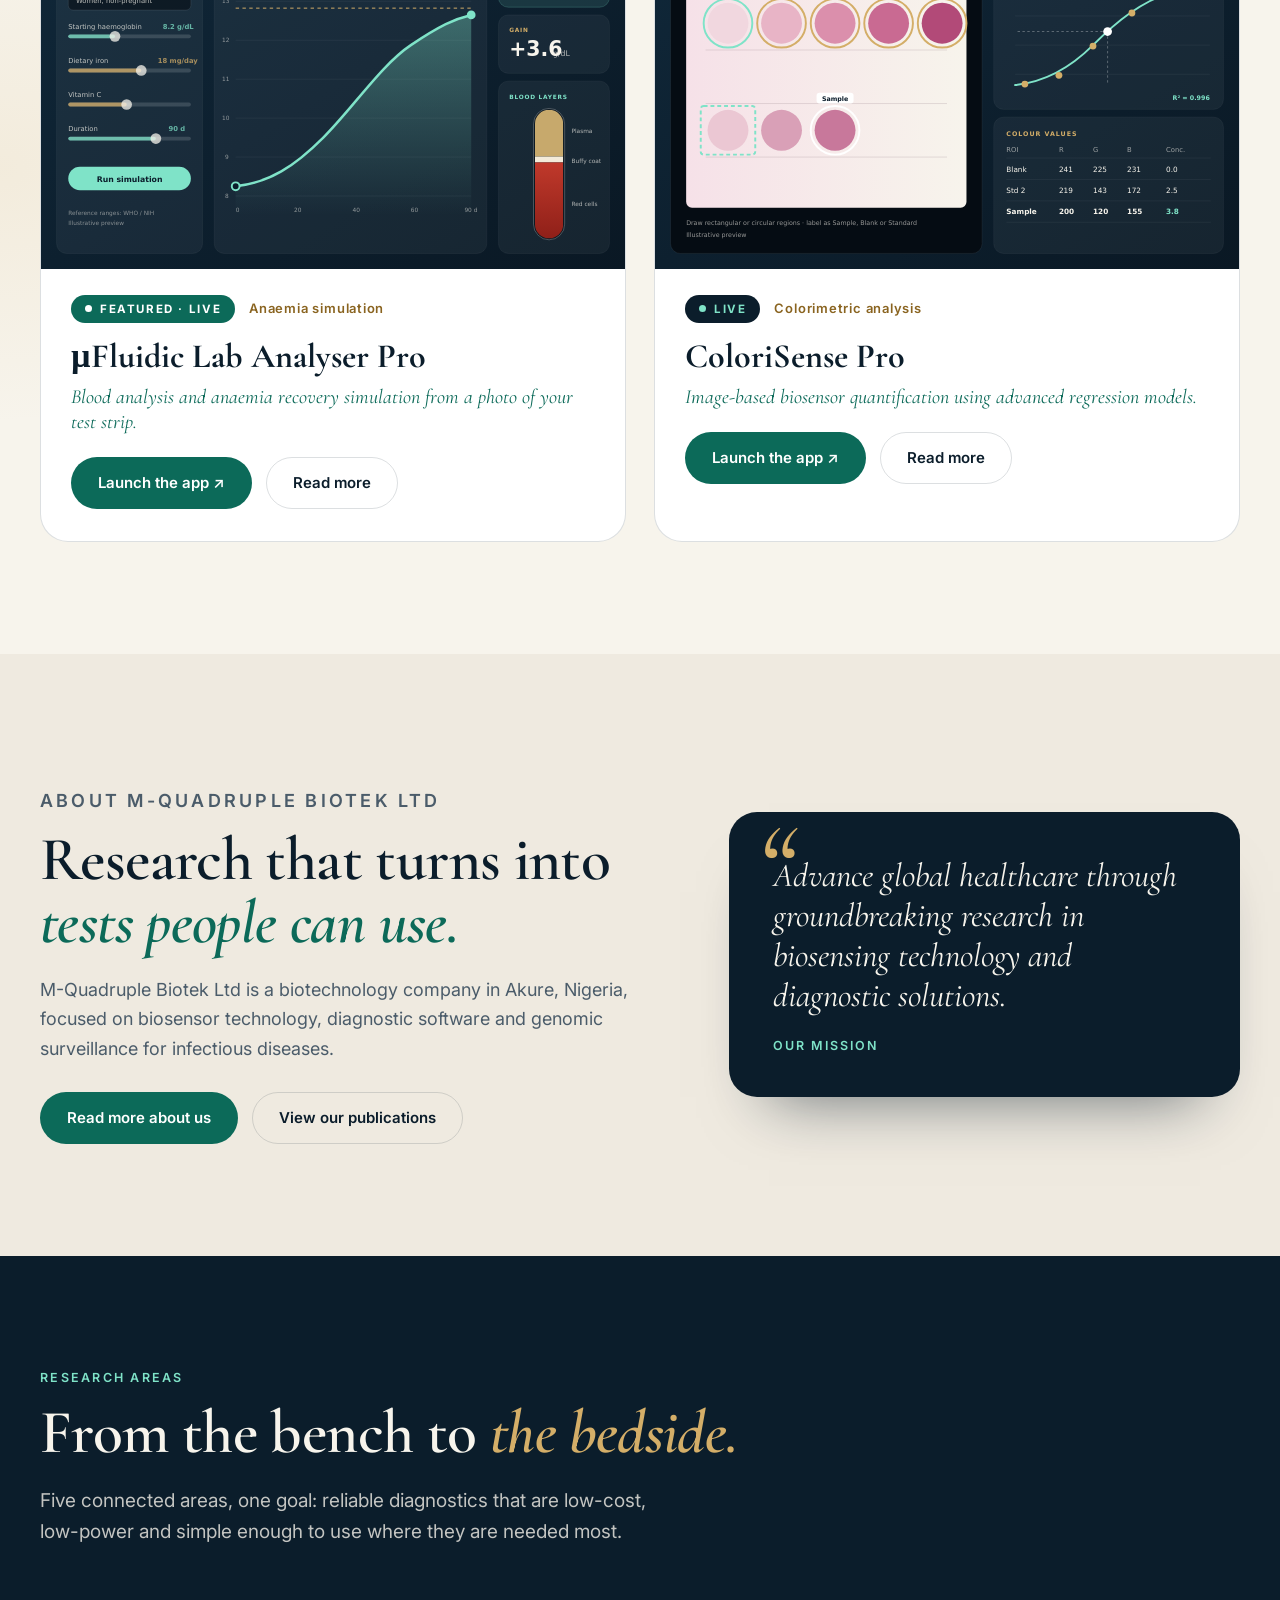
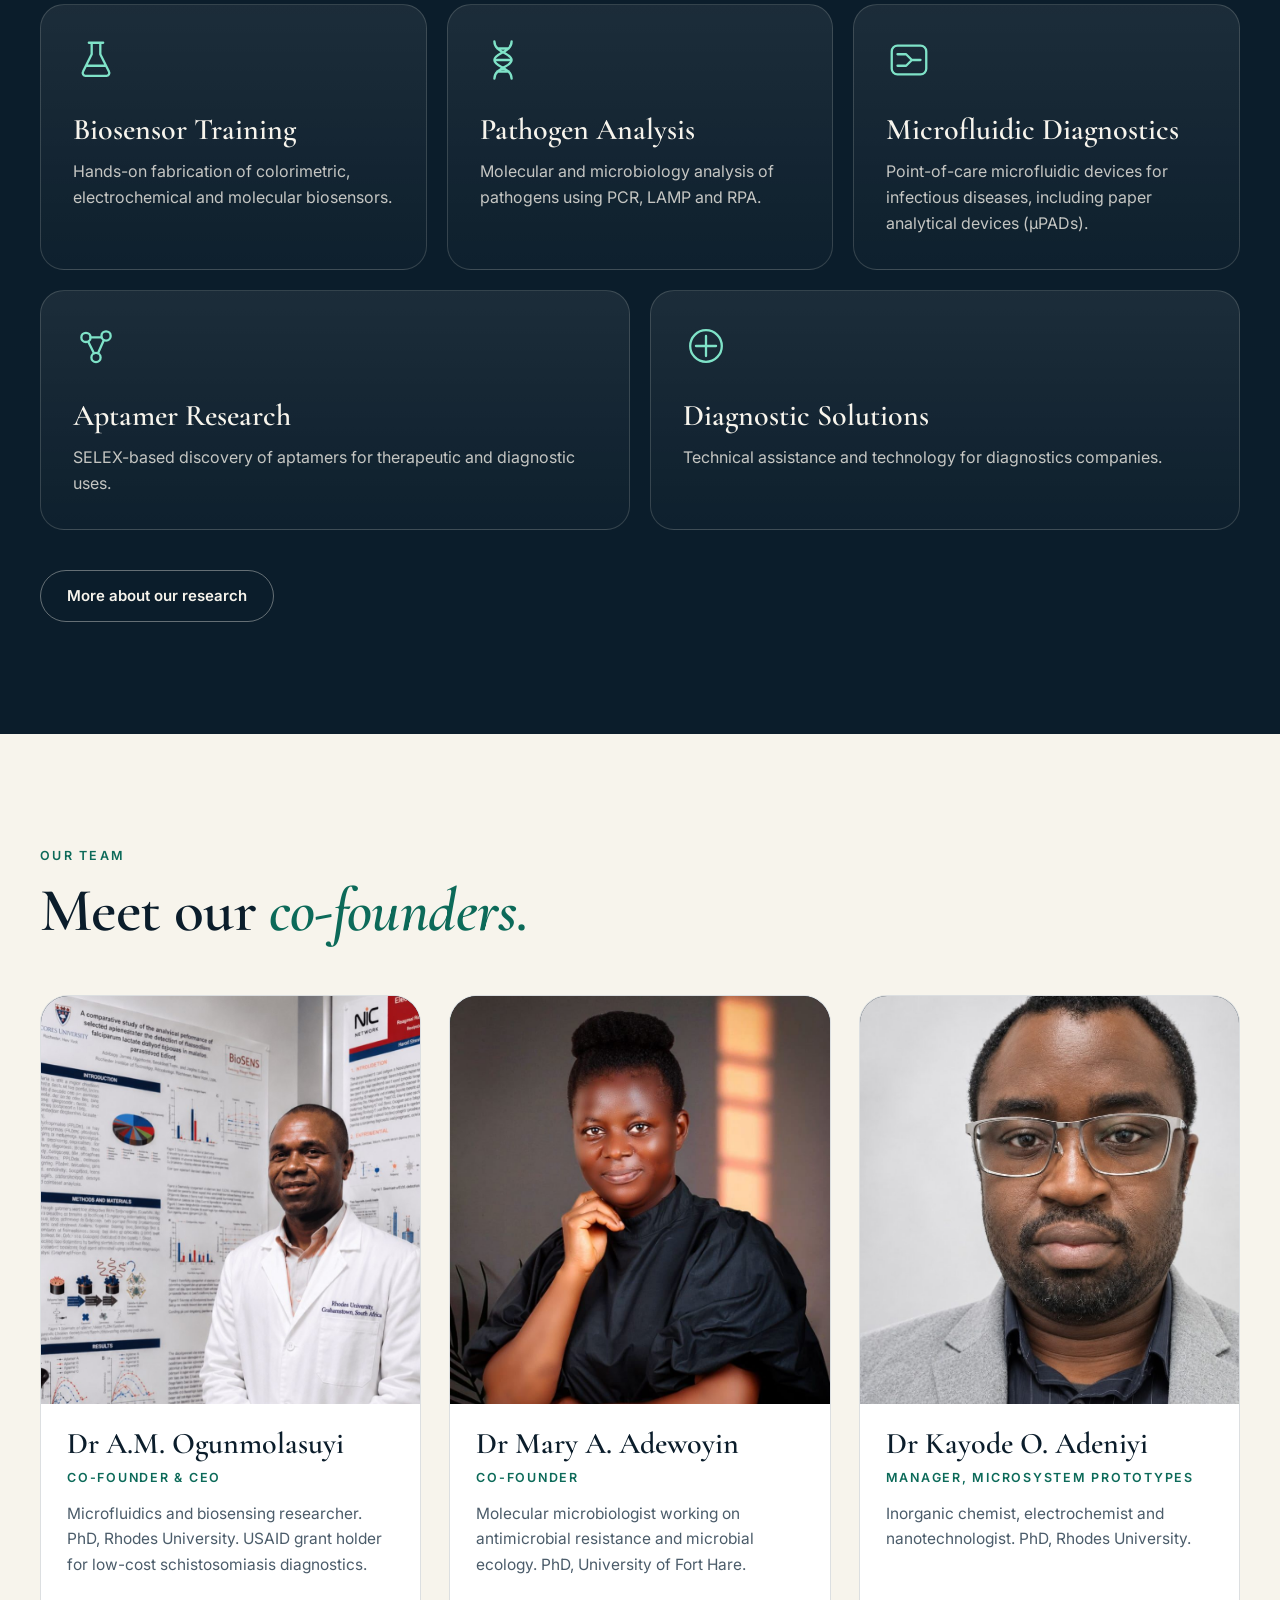
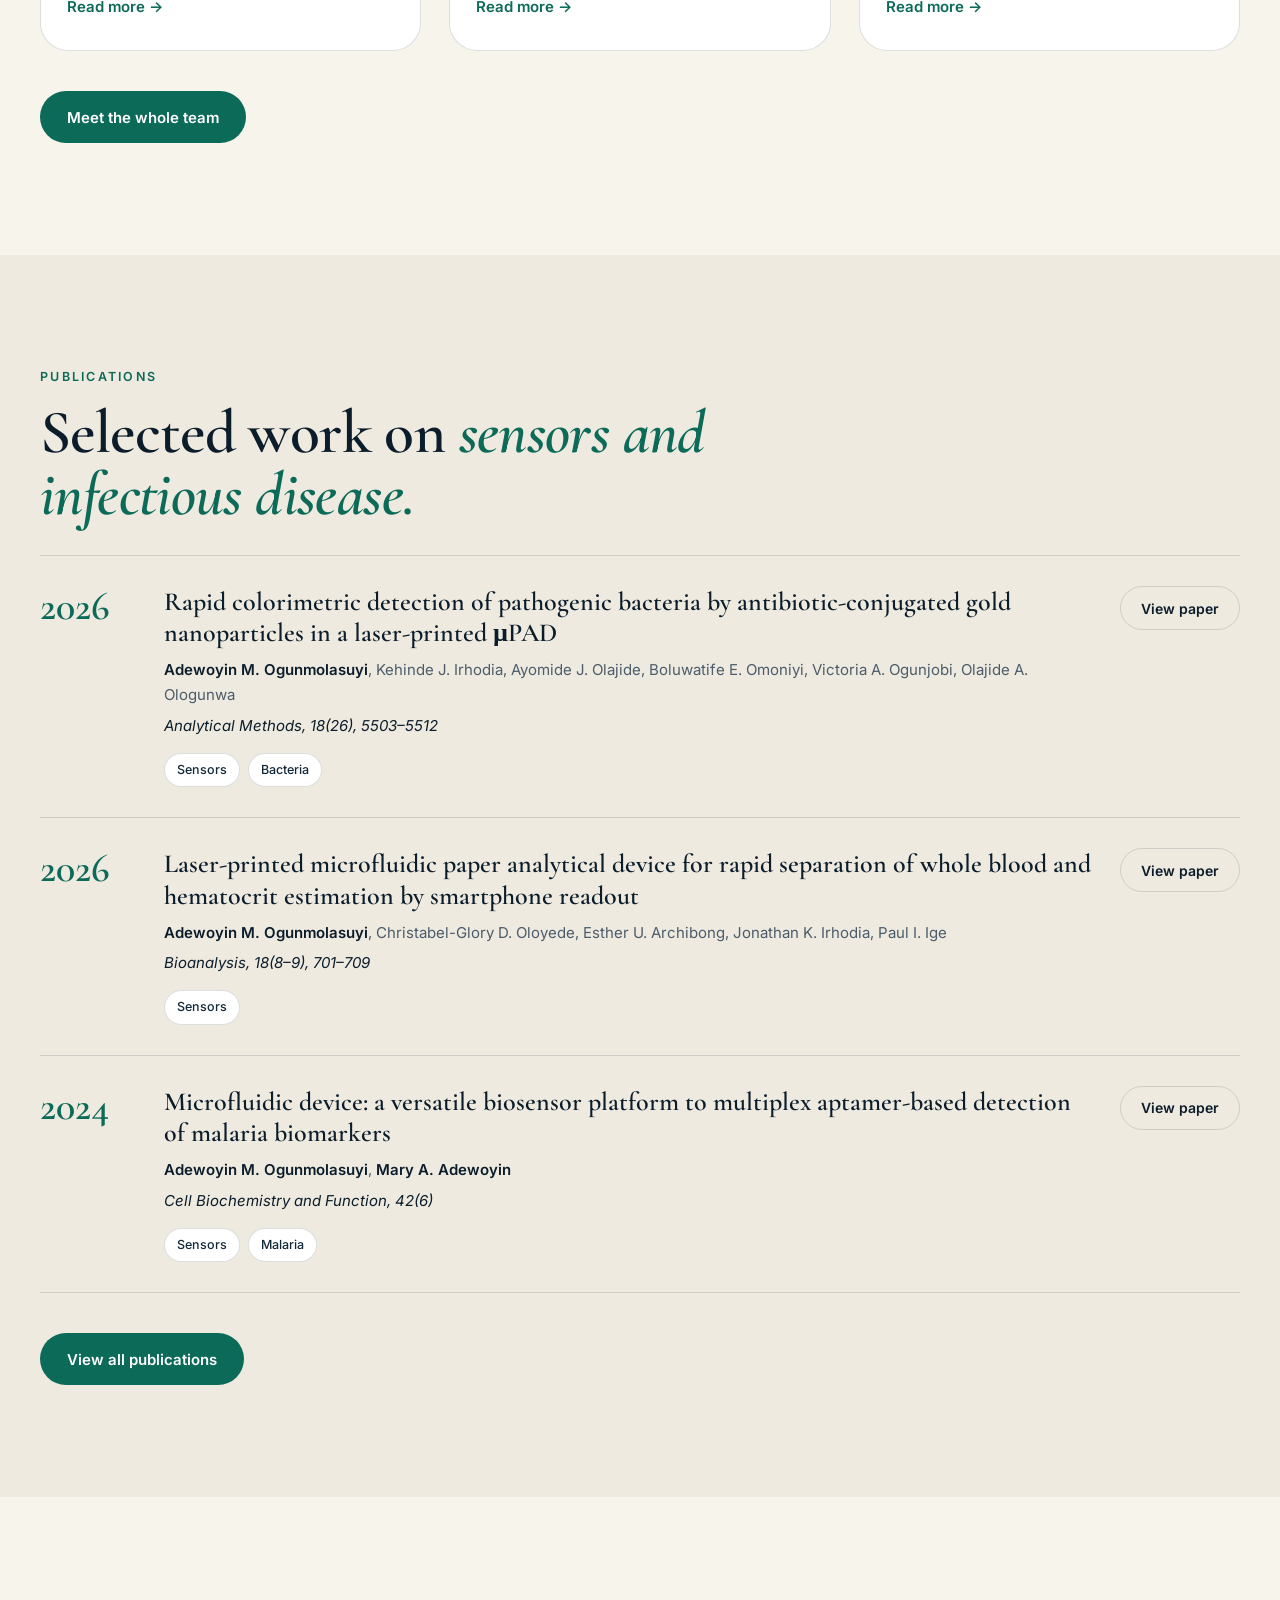
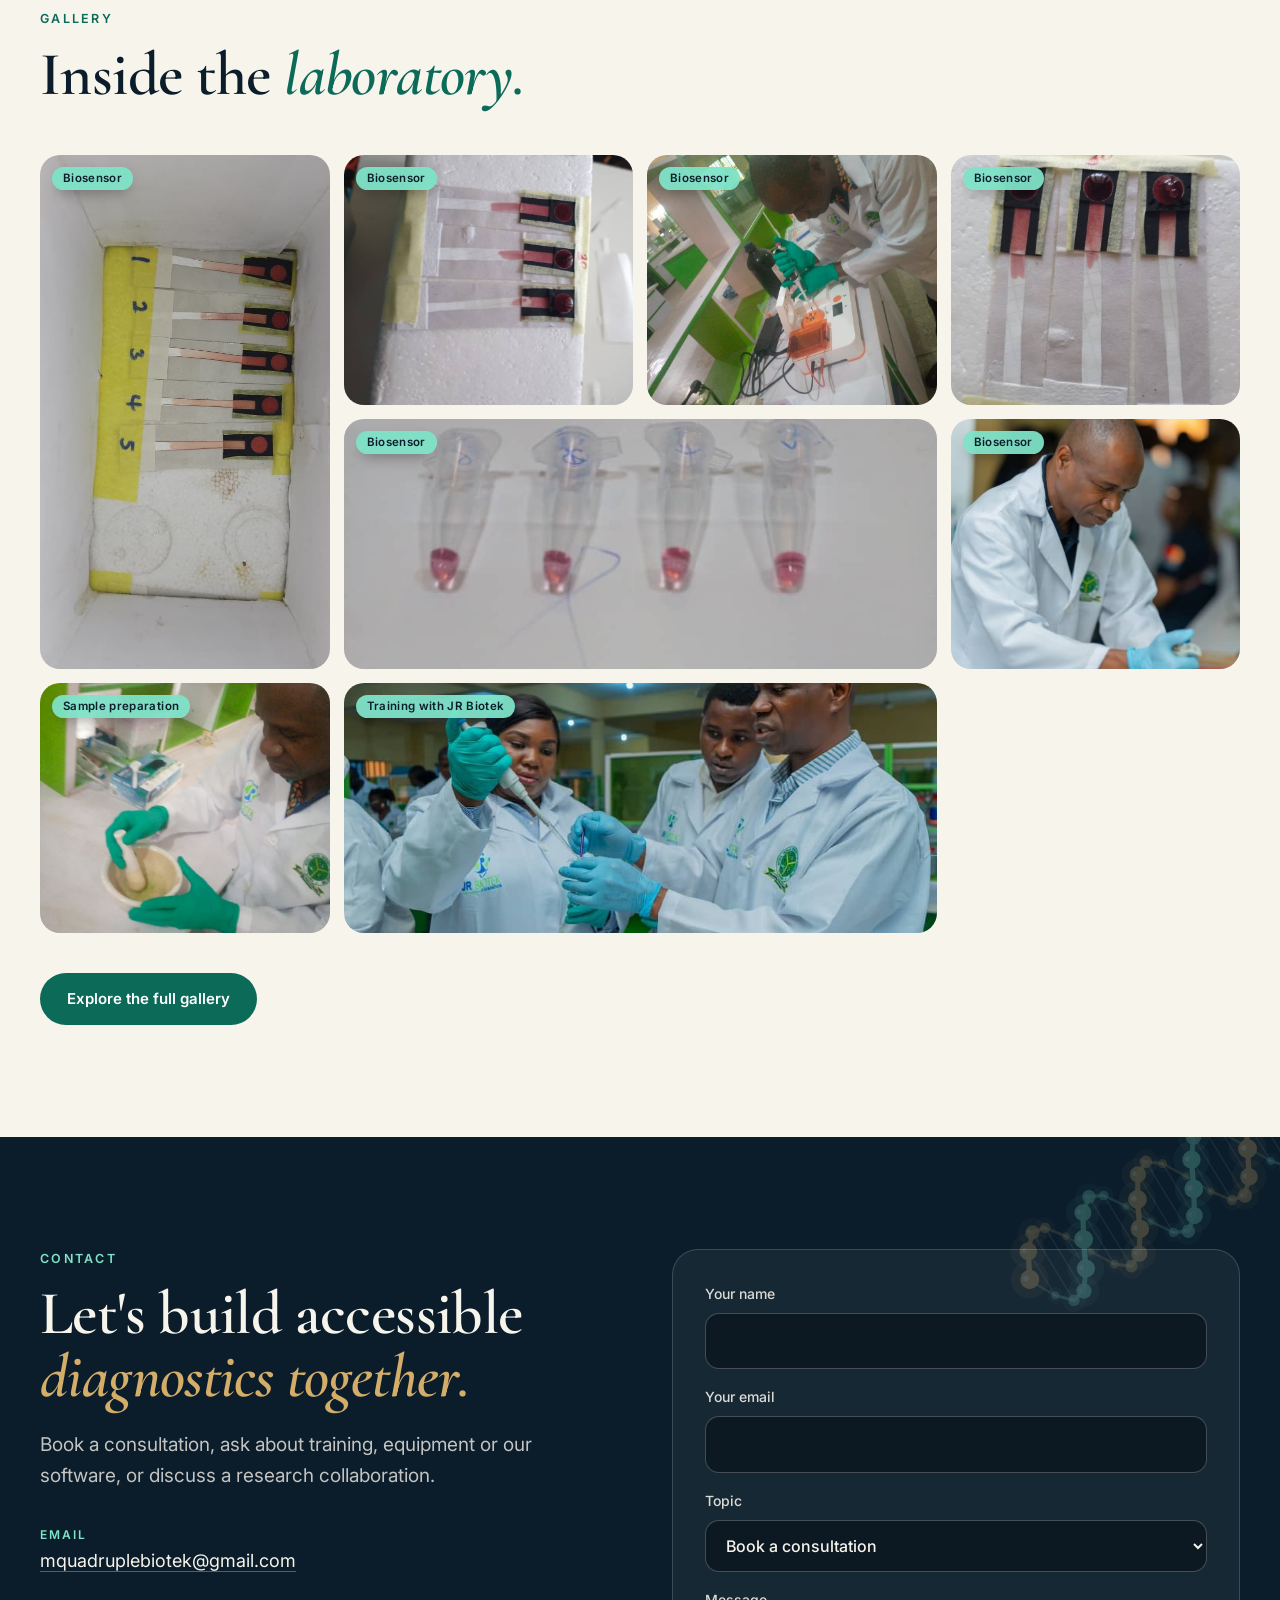
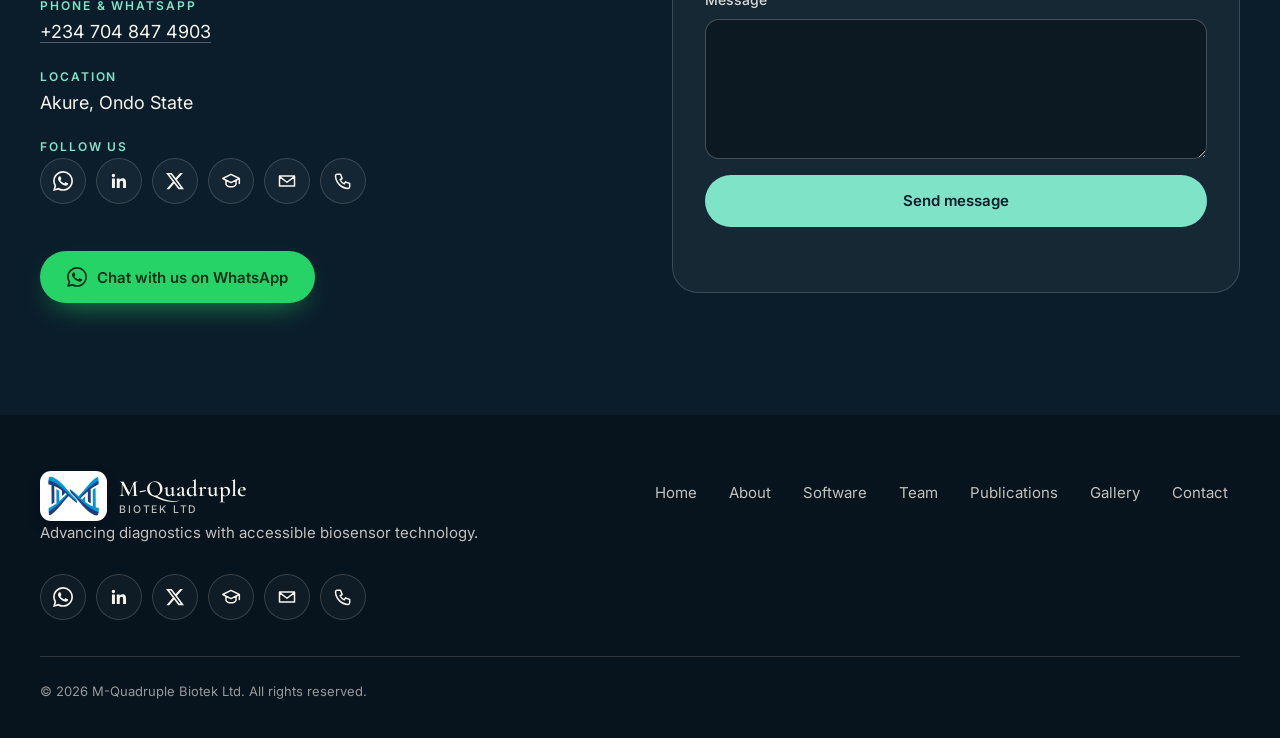
==== commit ca37cb7e: "Link preview with logo on every page; X button inside image viewer Co-Authored-By: Claude Sonnet 5.5" ====
--- a/index.html
+++ b/index.html
@@ -5,12 +5,23 @@
 <meta name="viewport" content="width=device-width, initial-scale=1">
 <title>M-Quadruple Biotek | Biosensors, diagnostics and anaemia software</title>
 <meta name="description" content="M-Quadruple Biotek Ltd, Akure, Nigeria: biosensor biotechnology, genomic surveillance and free anaemia simulation and colorimetric analysis software.">
+<!-- Link preview (WhatsApp, Facebook, LinkedIn, X). If your web address is not https://mquadruple.com, change it in the lines below. The preview image is assets/og-image.png (it shows the logo); replace that file to change it. -->
+<link rel="canonical" href="https://mquadruple.com/">
 <meta property="og:type" content="website">
+<meta property="og:site_name" content="M-Quadruple Biotek Ltd">
+<meta property="og:url" content="https://mquadruple.com/">
 <meta property="og:title" content="M-Quadruple Biotek | Biosensors, diagnostics and anaemia software">
 <meta property="og:description" content="M-Quadruple Biotek Ltd, Akure, Nigeria: biosensor biotechnology, genomic surveillance and free anaemia simulation and colorimetric analysis software.">
-<!-- For link previews, replace with the full address once your domain is live, e.g. https://yourdomain.com/assets/og-image.png -->
-<meta property="og:image" content="assets/og-image.png">
+<meta property="og:image" content="https://mquadruple.com/assets/og-image.png">
+<meta property="og:image:secure_url" content="https://mquadruple.com/assets/og-image.png">
+<meta property="og:image:type" content="image/png">
+<meta property="og:image:width" content="1200">
+<meta property="og:image:height" content="630">
+<meta property="og:image:alt" content="M-Quadruple Biotek logo: Biosensor Biotechnology and Genomic Surveillance">
 <meta name="twitter:card" content="summary_large_image">
+<meta name="twitter:title" content="M-Quadruple Biotek | Biosensors, diagnostics and anaemia software">
+<meta name="twitter:description" content="M-Quadruple Biotek Ltd, Akure, Nigeria: biosensor biotechnology, genomic surveillance and free anaemia simulation and colorimetric analysis software.">
+<meta name="twitter:image" content="https://mquadruple.com/assets/og-image.png">
 <meta name="theme-color" content="#0B1D2B">
 <link rel="icon" href="assets/favicon.ico" sizes="any">
 <link rel="icon" href="assets/favicon-32.png" type="image/png" sizes="32x32">
@@ -250,8 +261,7 @@
 
 <!-- Image viewer -->
 <dialog class="lb" id="lightbox" aria-label="Image viewer">
-  <button class="lb-x" data-close aria-label="Close image">&times;</button>
-  <figure><img alt="" width="1000" height="700"><figcaption></figcaption></figure>
+  <figure><button class="lb-x" data-close aria-label="Close image">&times;</button><img alt="" width="1000" height="700"><figcaption></figcaption></figure>
 </dialog>
 </body>
 </html>
--- a/css/styles.css
+++ b/css/styles.css
@@ -222,13 +222,26 @@
 .gt span{position:absolute;left:12px;right:12px;bottom:12px;padding:8px 12px;border-radius:12px;font-size:13px;font-weight:500;color:#fff;text-align:left;background:rgba(11,29,43,.74);opacity:0;transform:translateY(8px);transition:opacity .3s,transform .3s}
 .gt:hover span,.gt:focus-visible span{opacity:1;transform:none}
 @media(hover:none){.gt span{opacity:1;transform:none}}
-.w2{grid-column:span 2}.w3{grid-column:span 3}.r2{grid-row:span 2}
-@media(max-width:900px){.gal{grid-template-columns:repeat(2,minmax(0,1fr));grid-auto-rows:210px}.w3{grid-column:span 2}}
+.gtag{position:absolute;left:12px;top:12px;z-index:1;max-width:calc(100% - 24px);padding:5px 11px;border-radius:999px;font:600 11.5px/1.2 var(--sans);letter-spacing:.03em;font-style:normal;color:var(--ink);background:rgba(127,227,200,.94);box-shadow:0 6px 16px -6px rgba(0,0,0,.5)}
+.gal-groups{margin-top:8px}
+.gal-group{margin-top:56px}
+.gal-group[hidden]{display:none}
+.gal-group .gal{margin-top:22px}
+.gal-head{display:flex;flex-wrap:wrap;align-items:baseline;gap:6px 18px;padding-bottom:14px;border-bottom:1px solid var(--line)}
+.gal-head h2{font-family:var(--serif);font-weight:600;font-size:clamp(28px,3.4vw,40px);line-height:1.05}
+.gal-head p{flex:1 1 260px;color:var(--muted);font-size:15px}
+.gal-n{font-size:13px;font-weight:600;color:var(--green)}
+.gal-empty{margin-top:22px;padding:34px;border:1px dashed var(--line);border-radius:20px;text-align:center;color:var(--muted)}
+.w4{grid-column:1/-1}.w2{grid-column:span 2}.w3{grid-column:span 3}.r2{grid-row:span 2}
+@media(max-width:900px){.gal{grid-template-columns:repeat(2,minmax(0,1fr));grid-auto-rows:210px}.w3{grid-column:span 2}.w4{grid-column:1/-1}}
 dialog.lb{border:0;padding:0;background:transparent;max-width:min(94vw,1100px);max-height:92vh;overflow:visible;color:#fff}
 dialog.lb::backdrop{background:rgba(5,12,19,.88)}
-.lb figure img{max-height:78vh;width:auto;margin:auto;border-radius:16px}
+.lb figure img{display:block;max-height:78vh;max-width:min(94vw,1100px);width:auto;height:auto;margin:auto;border-radius:16px}
+.lb figcaption{display:table-caption;caption-side:bottom}
 .lb figcaption{text-align:center;margin-top:14px;font-size:15px}
-.lb-x{position:absolute;top:-56px;right:0;width:48px;height:48px;border-radius:50%;border:1px solid rgba(255,255,255,.4);background:transparent;color:#fff;font-size:26px;line-height:1;cursor:pointer}
+.lb figure{position:relative;display:table;margin:0 auto}
+.lb-x{position:absolute;top:10px;right:10px;z-index:2;width:44px;height:44px;border-radius:50%;border:1px solid rgba(255,255,255,.55);background:rgba(11,29,43,.72);color:#fff;font-size:28px;line-height:1;cursor:pointer;display:grid;place-items:center;padding:0;backdrop-filter:blur(4px);-webkit-backdrop-filter:blur(4px);transition:background .2s,transform .2s}
+.lb-x:hover,.lb-x:focus-visible{background:var(--mint);color:var(--ink);transform:scale(1.06)}
 
 /* ---------- contact ---------- */
 .contact-grid{display:grid;grid-template-columns:minmax(0,1fr) minmax(0,1fr);gap:64px;align-items:start}
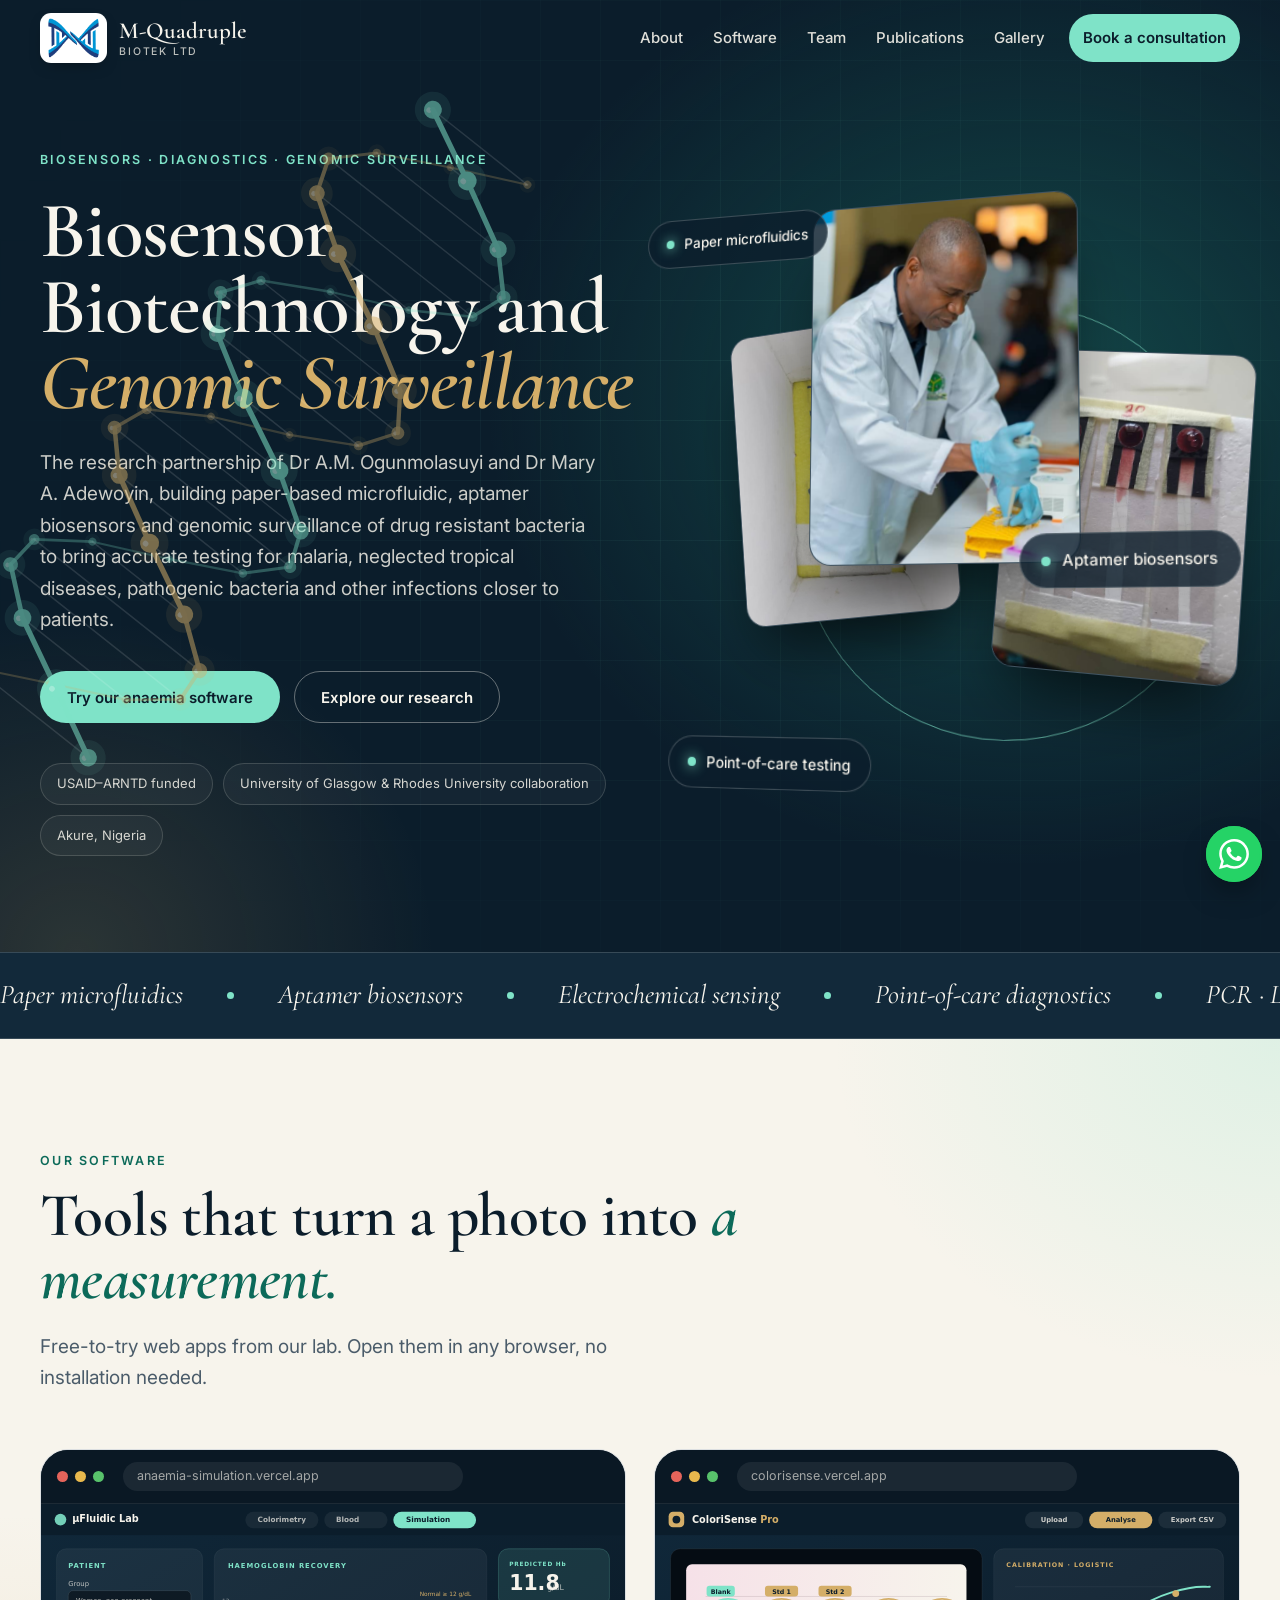
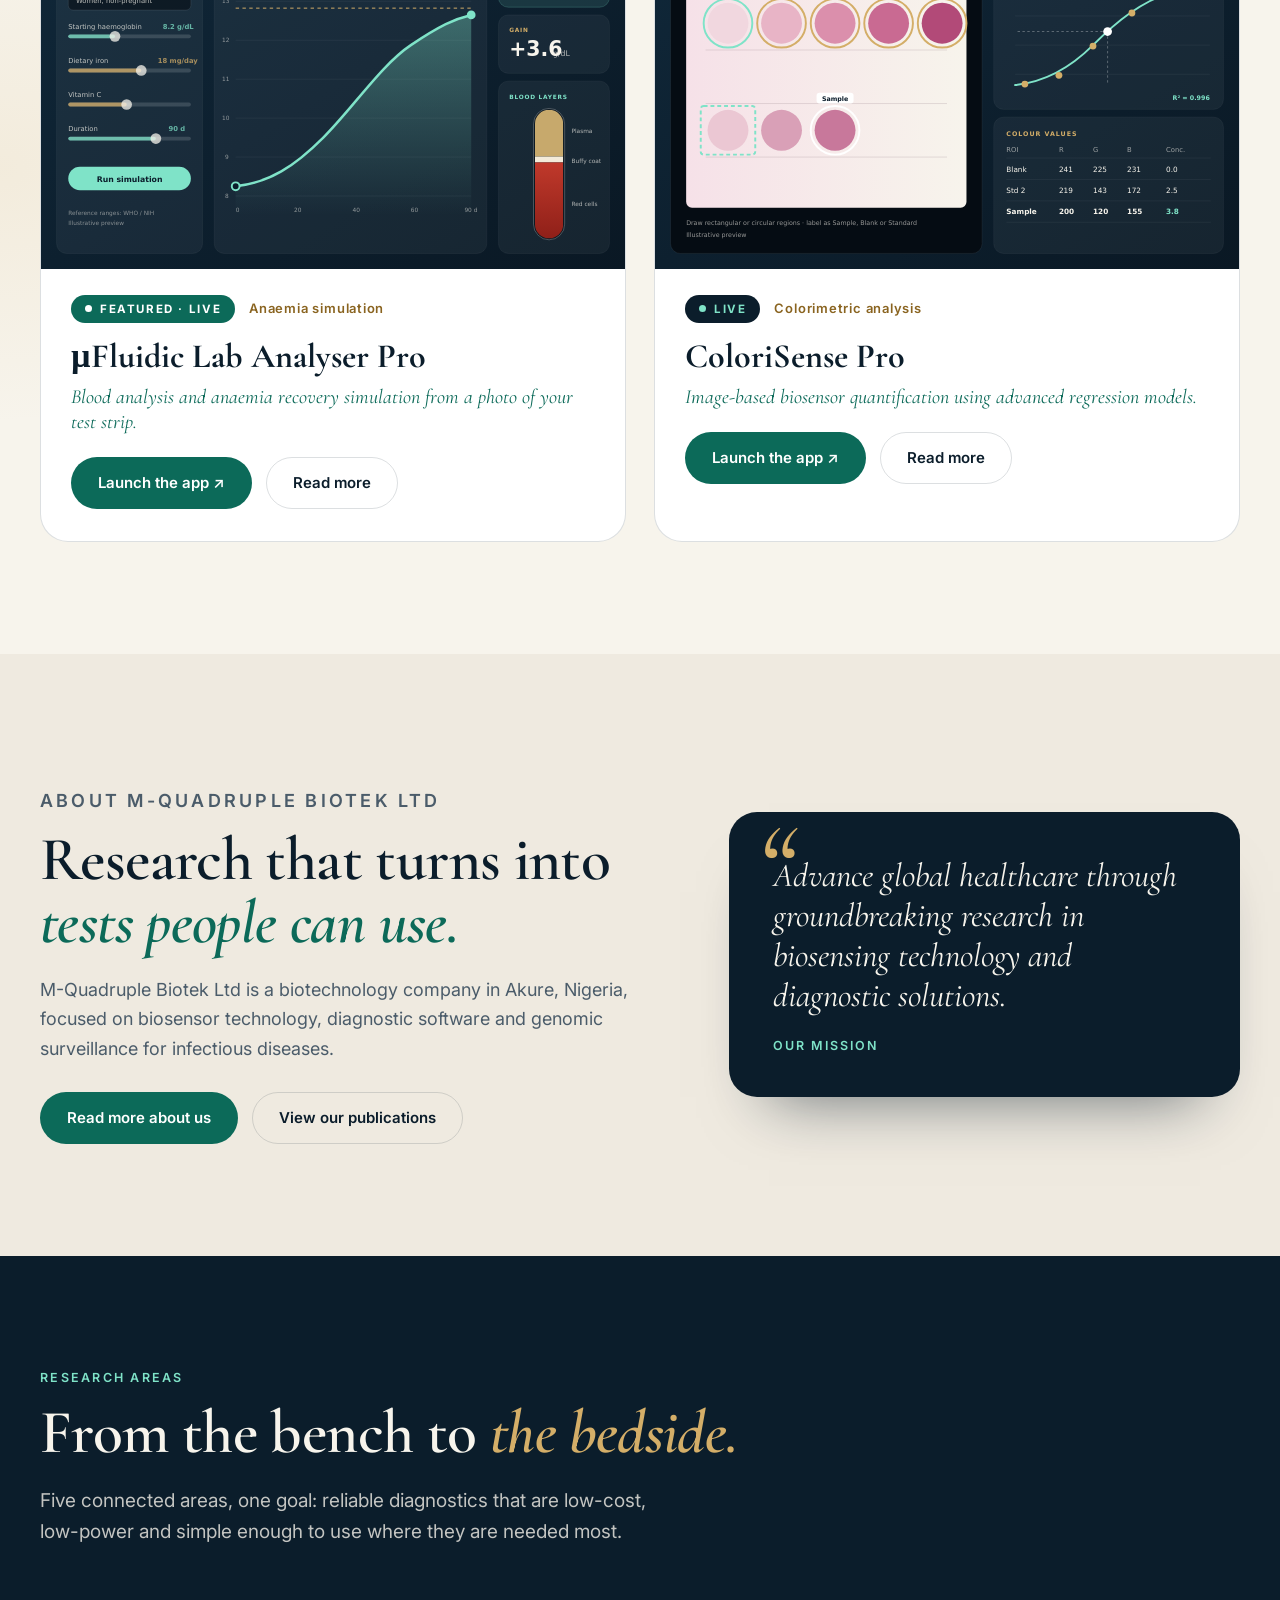
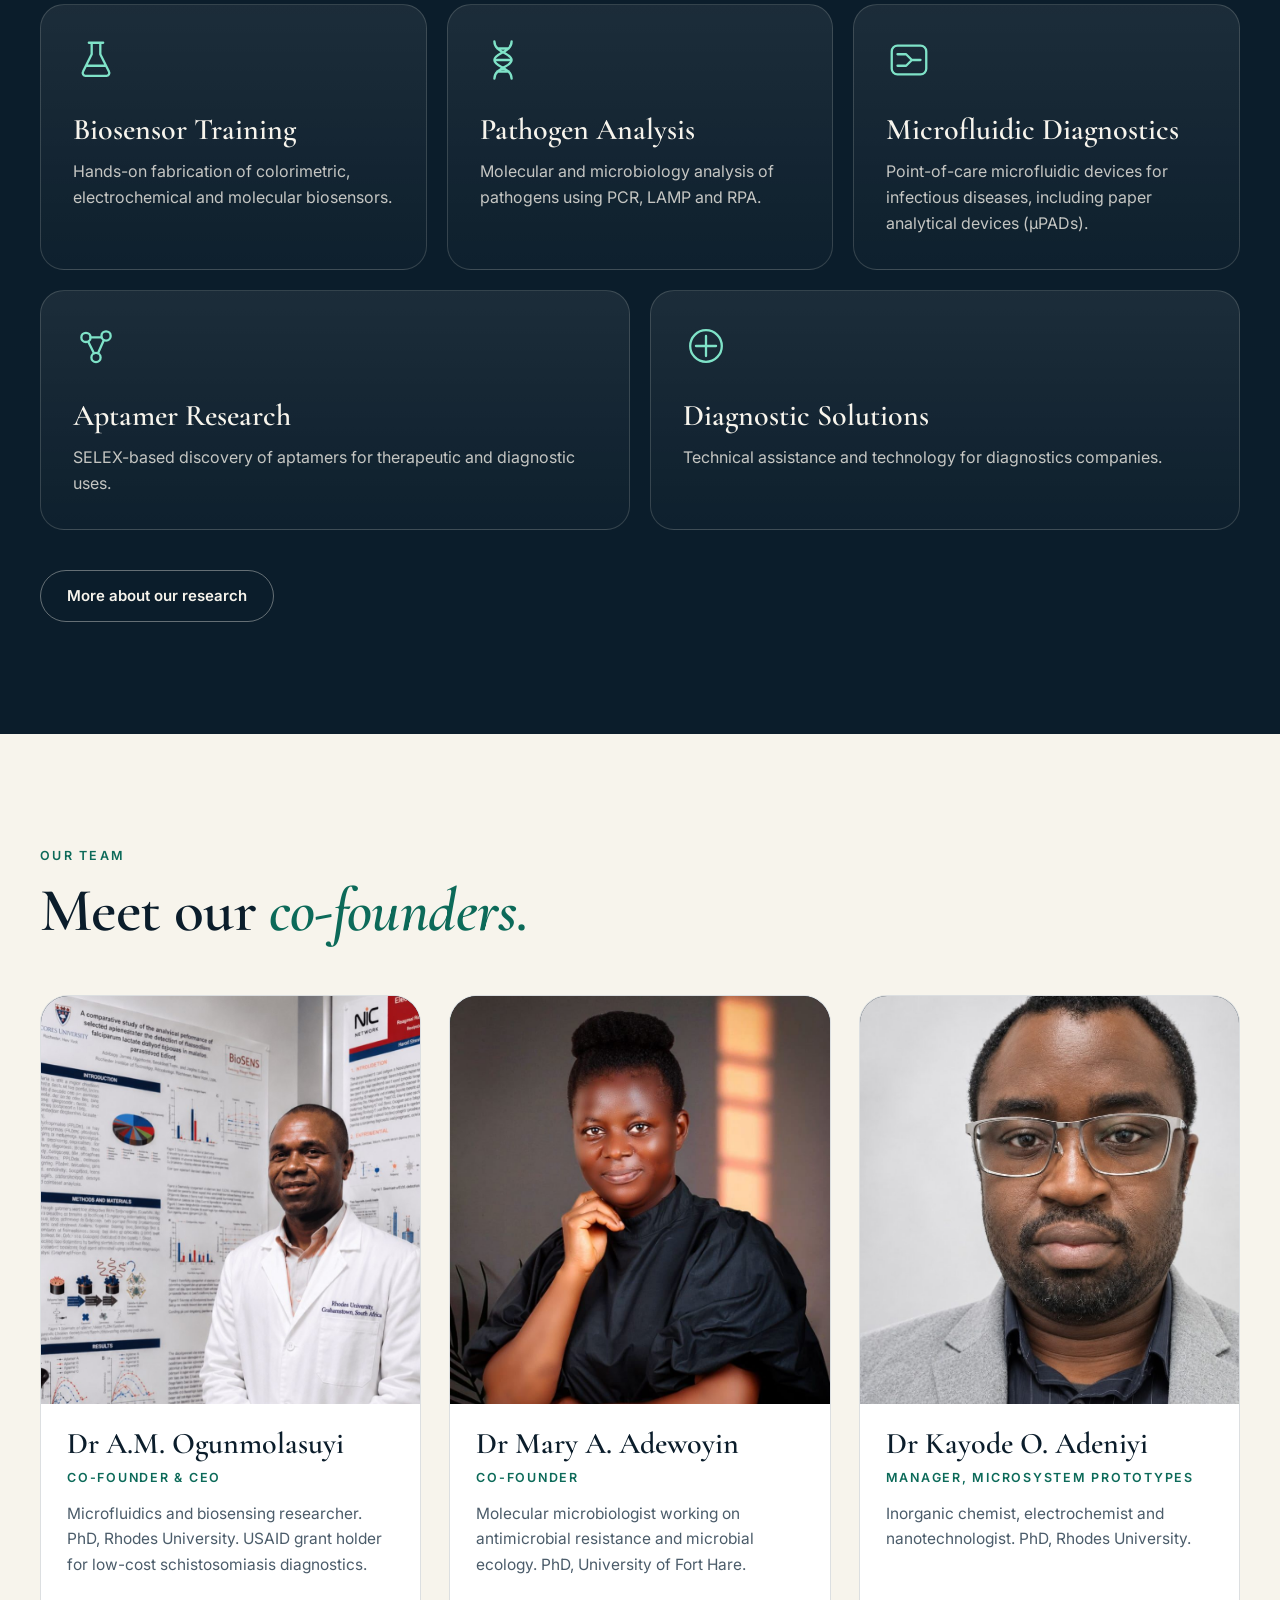
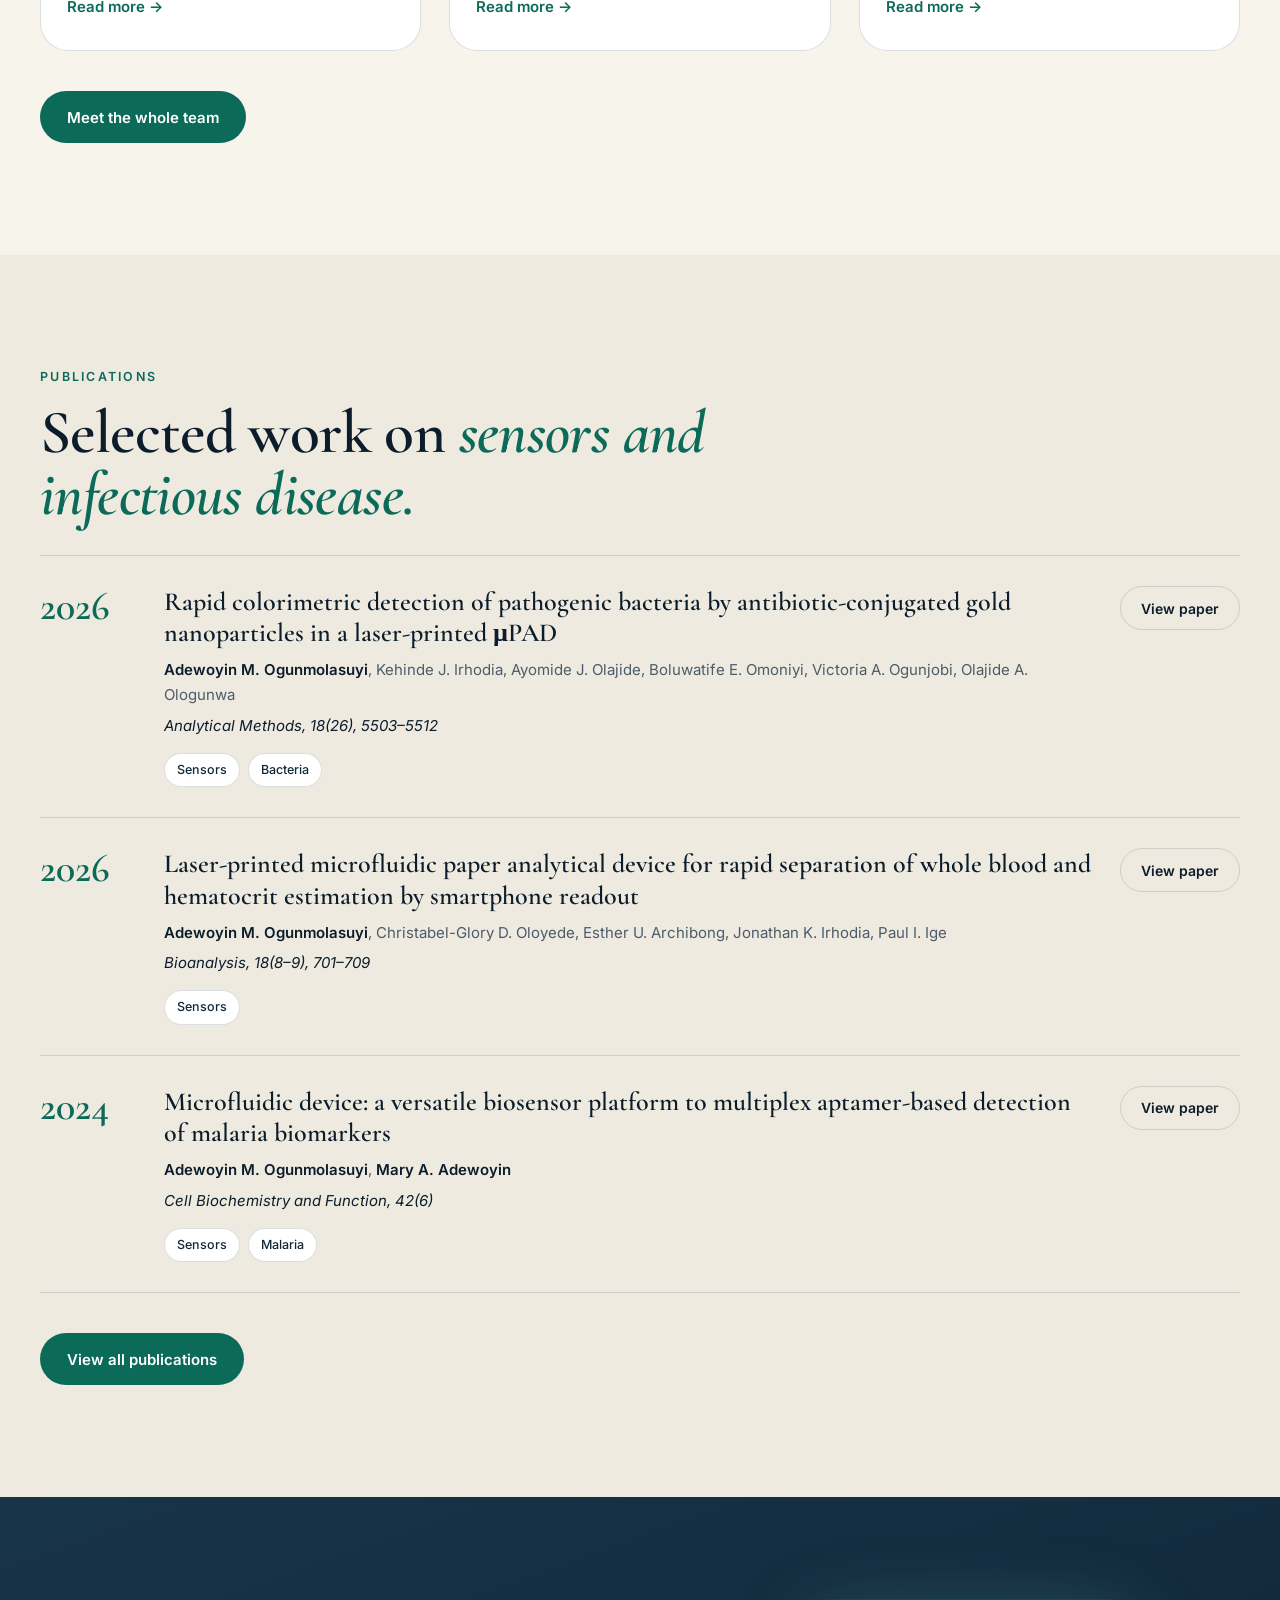
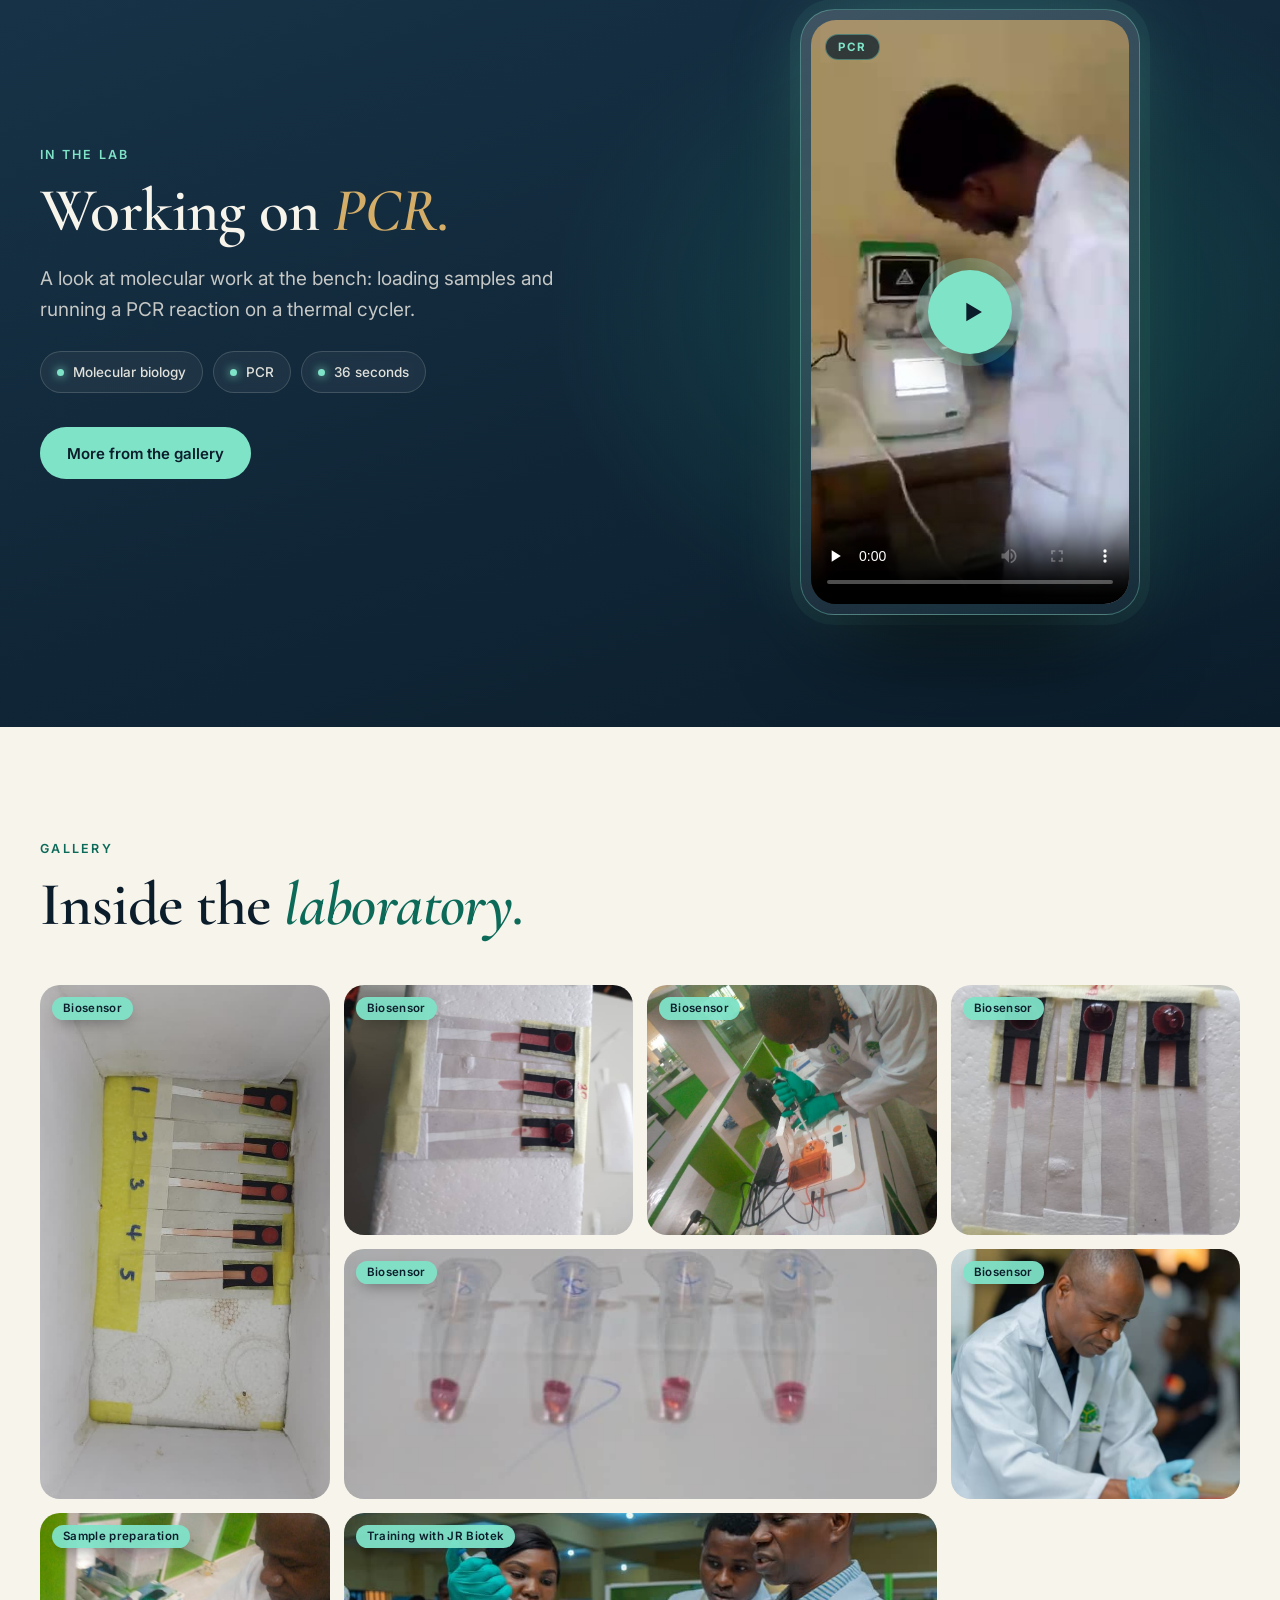
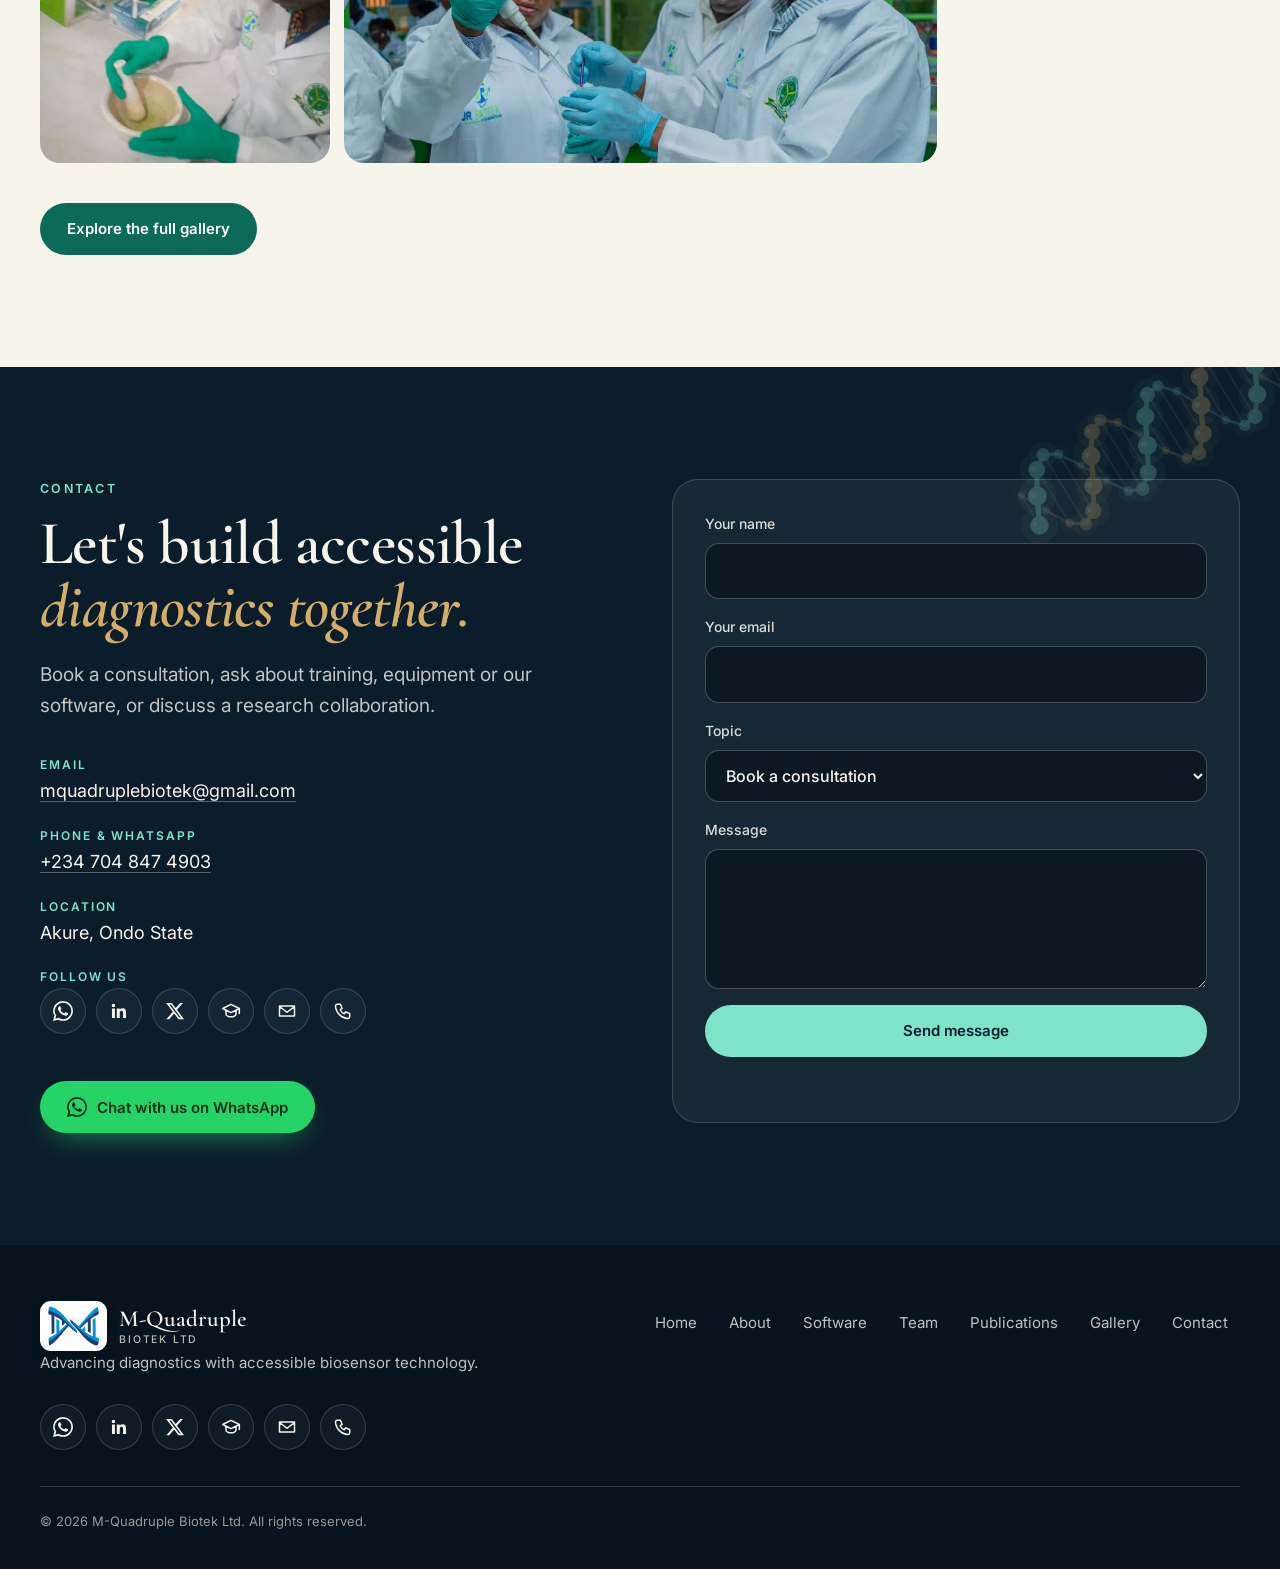
==== commit 410f0490: "Add Working on PCR video: home section and Molecular biology gallery tile Co-Authored-By: Claude Son" ====
--- a/index.html
+++ b/index.html
@@ -210,6 +210,31 @@
   </div>
 </section>
 
+<!-- ============ VIDEO ============
+     To change the video: replace assets/video/working-on-pcr.mp4 and working-on-pcr-poster.jpg (keep the names),
+     or change the src below. Keep videos short and under about 8 MB so the page stays fast. -->
+<section class="sec dark vid-sec" id="video">
+  <canvas class="helix helix-bg" data-theme="dark" data-rot="-0.9" aria-hidden="true"></canvas>
+  <div class="wrap vid-grid">
+    <div class="vid-copy rv">
+      <p class="eyebrow">In the lab</p>
+      <h2 class="h2">Working on <em>PCR.</em></h2>
+      <p class="lead">A look at molecular work at the bench: loading samples and running a PCR reaction on a thermal cycler.</p>
+      <ul class="chips-row"><li>Molecular biology</li><li>PCR</li><li>36 seconds</li></ul>
+      <div class="more" style="margin-top:34px"><a class="btn btn-mint" href="gallery.html#molecular">More from the gallery</a></div>
+    </div>
+    <div class="vid-stage rv" style="--d:.1s">
+      <figure class="vframe" data-tilt="5">
+        <video controls playsinline preload="none" poster="assets/video/working-on-pcr-poster.jpg" width="368" height="656" aria-label="Video: working on PCR in the laboratory">
+          <source src="assets/video/working-on-pcr.mp4" type="video/mp4">
+        </video>
+        <button class="vplay" type="button" aria-label="Play video"><svg viewBox="0 0 24 24" aria-hidden="true"><path d="M8 5.5v13l11-6.5z"/></svg></button>
+        <span class="vbadge">PCR</span>
+      </figure>
+    </div>
+  </div>
+</section>
+
 <!-- ============ GALLERY (preview, from js/gallery-data.js) ============ -->
 <section class="sec" id="gallery">
   <div class="wrap">
@@ -261,7 +286,7 @@
 
 <!-- Image viewer -->
 <dialog class="lb" id="lightbox" aria-label="Image viewer">
-  <figure><button class="lb-x" data-close aria-label="Close image">&times;</button><img alt="" width="1000" height="700"><figcaption></figcaption></figure>
+  <figure><button class="lb-x" data-close aria-label="Close image">&times;</button><img alt="" width="1000" height="700"><video controls playsinline preload="metadata" hidden></video><figcaption></figcaption></figure>
 </dialog>
 </body>
 </html>
--- a/css/styles.css
+++ b/css/styles.css
@@ -497,3 +497,30 @@
   html{scroll-behavior:auto}
   .rv{opacity:1;transform:none}
 }
+
+/* ---------- video section + video tiles ---------- */
+.vid-sec{overflow:hidden;background:radial-gradient(50% 60% at 78% 50%,rgba(31,143,122,.3),transparent 70%),linear-gradient(160deg,var(--ink-3),var(--ink))}
+.vid-grid{position:relative;z-index:1;display:grid;grid-template-columns:minmax(0,1.05fr) minmax(0,.95fr);gap:64px;align-items:center}
+.vid-copy .lead{max-width:540px}
+.vid-copy .chips-row{margin-top:26px}
+.btn-mint{background:var(--mint);color:var(--ink)}
+.btn-mint:hover{transform:translateY(-2px);background:#9bf0d9}
+.vid-stage{display:grid;place-items:center;perspective:1200px}
+.vframe{position:relative;margin:0;width:min(100%,340px);aspect-ratio:368/656;border-radius:34px;padding:10px;background:linear-gradient(160deg,rgba(255,255,255,.18),rgba(255,255,255,.04));border:1px solid rgba(127,227,200,.35);box-shadow:0 60px 100px -40px rgba(0,0,0,.8),0 0 0 10px rgba(127,227,200,.06),0 0 80px -10px rgba(127,227,200,.25);transform:rotateX(var(--rx,0)) rotateY(var(--ry,0));transition:transform .25s}
+.vframe video{display:block;width:100%;height:100%;object-fit:cover;border-radius:25px;background:#000}
+.vplay{position:absolute;left:50%;top:50%;width:84px;height:84px;margin:-42px 0 0 -42px;border-radius:50%;border:0;display:grid;place-items:center;cursor:pointer;background:var(--mint);color:var(--ink);box-shadow:0 0 0 12px rgba(127,227,200,.22),0 20px 40px -10px rgba(0,0,0,.6);transition:transform .25s,opacity .25s;animation:vpulse 2.4s ease-out infinite}
+.vplay svg{width:34px;height:34px;fill:currentColor;margin-left:4px}
+.vplay:hover{transform:scale(1.08)}
+.vframe.playing .vplay{opacity:0;pointer-events:none;animation:none}
+.vbadge{position:absolute;left:24px;top:24px;padding:5px 12px;border-radius:999px;font:700 11.5px var(--sans);letter-spacing:.14em;background:rgba(11,29,43,.75);color:var(--mint);border:1px solid rgba(127,227,200,.4);pointer-events:none}
+@keyframes vpulse{0%{box-shadow:0 0 0 0 rgba(127,227,200,.5),0 20px 40px -10px rgba(0,0,0,.6)}100%{box-shadow:0 0 0 26px rgba(127,227,200,0),0 20px 40px -10px rgba(0,0,0,.6)}}
+.gplay{position:absolute;left:50%;top:50%;width:62px;height:62px;margin:-31px 0 0 -31px;border-radius:50%;display:grid;place-items:center;background:rgba(127,227,200,.94);color:var(--ink);box-shadow:0 0 0 8px rgba(127,227,200,.25),0 14px 30px -8px rgba(0,0,0,.6);pointer-events:none;transition:transform .3s}
+.gplay svg{width:26px;height:26px;fill:currentColor;margin-left:3px}
+.gt:hover .gplay{transform:scale(1.1)}
+.lb video{display:block;max-height:78vh;max-width:min(94vw,1100px);width:auto;height:auto;margin:auto;border-radius:16px;background:#000}
+.lb video[hidden],.lb figure img[hidden]{display:none}
+@media(max-width:900px){
+  .vid-grid{grid-template-columns:1fr;gap:44px}
+  .vframe{width:min(78vw,320px)}
+}
+@media(prefers-reduced-motion:reduce){.vplay{animation:none}}
